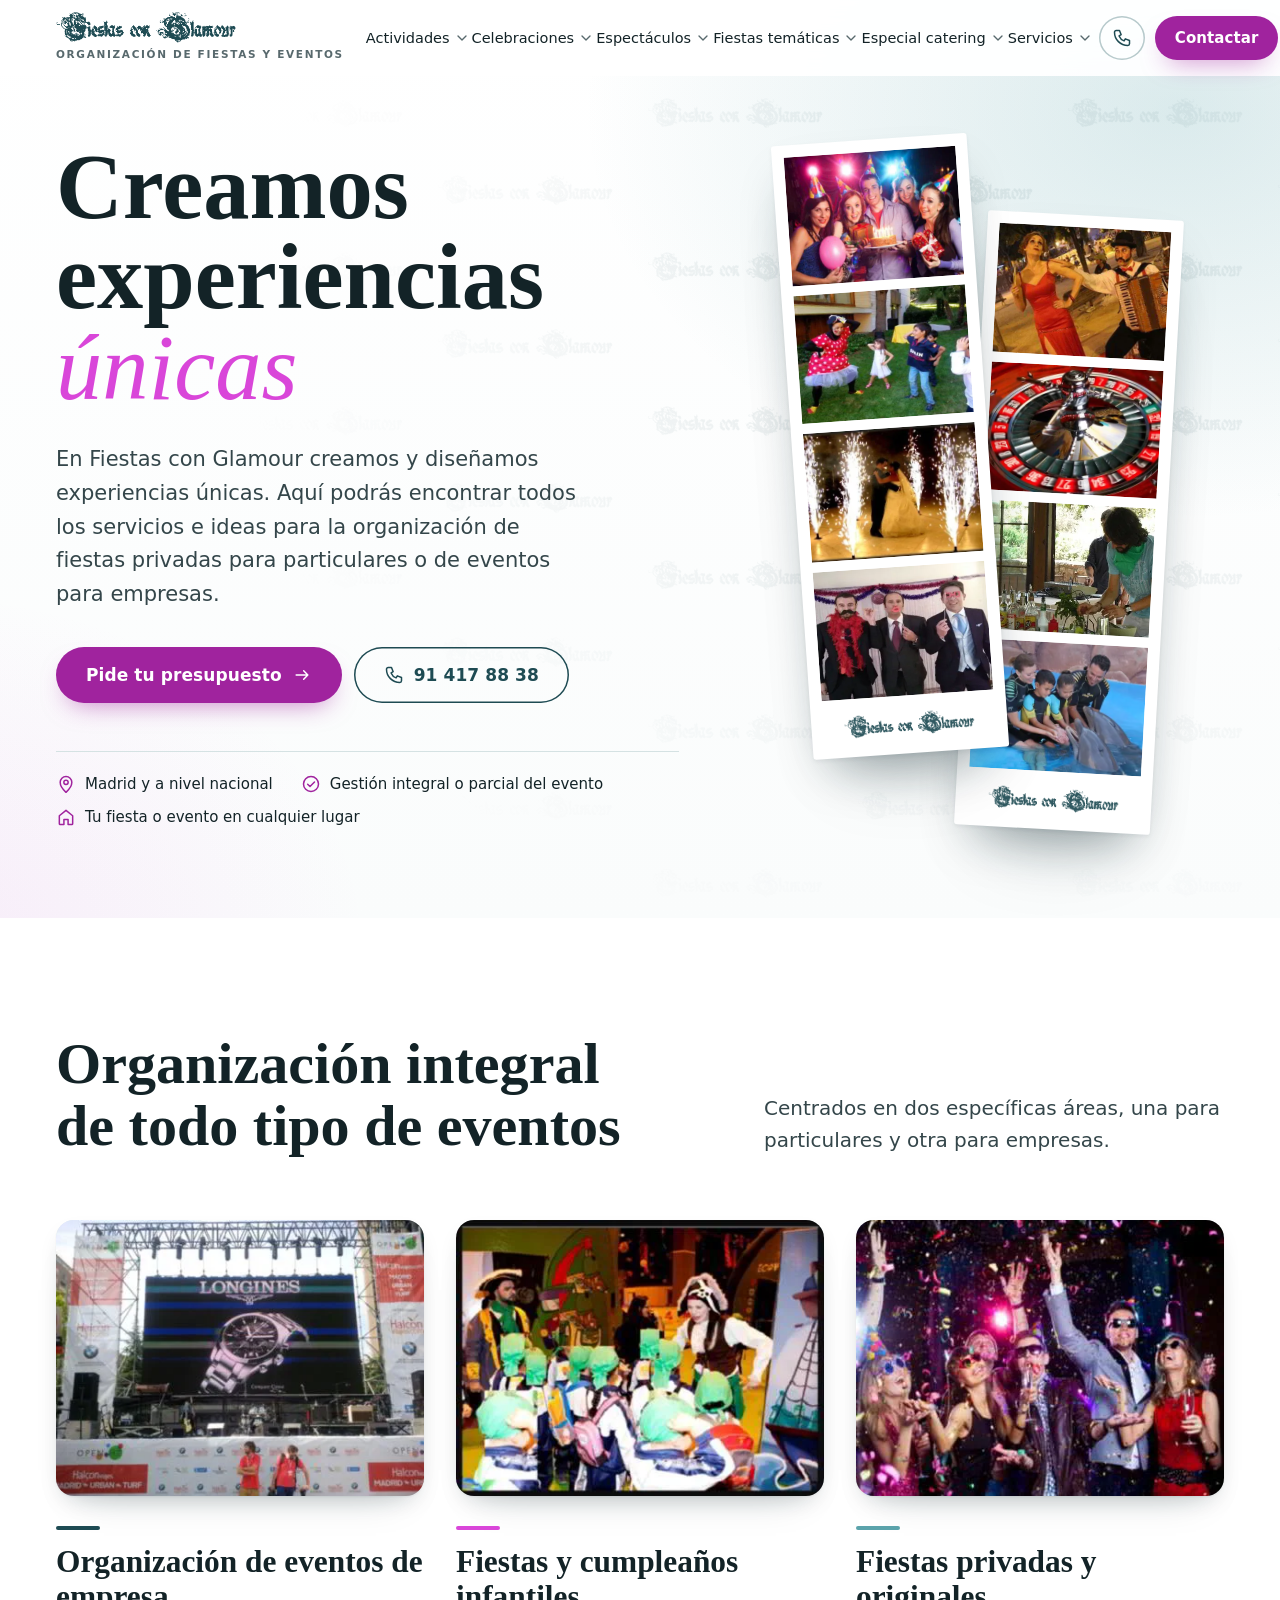
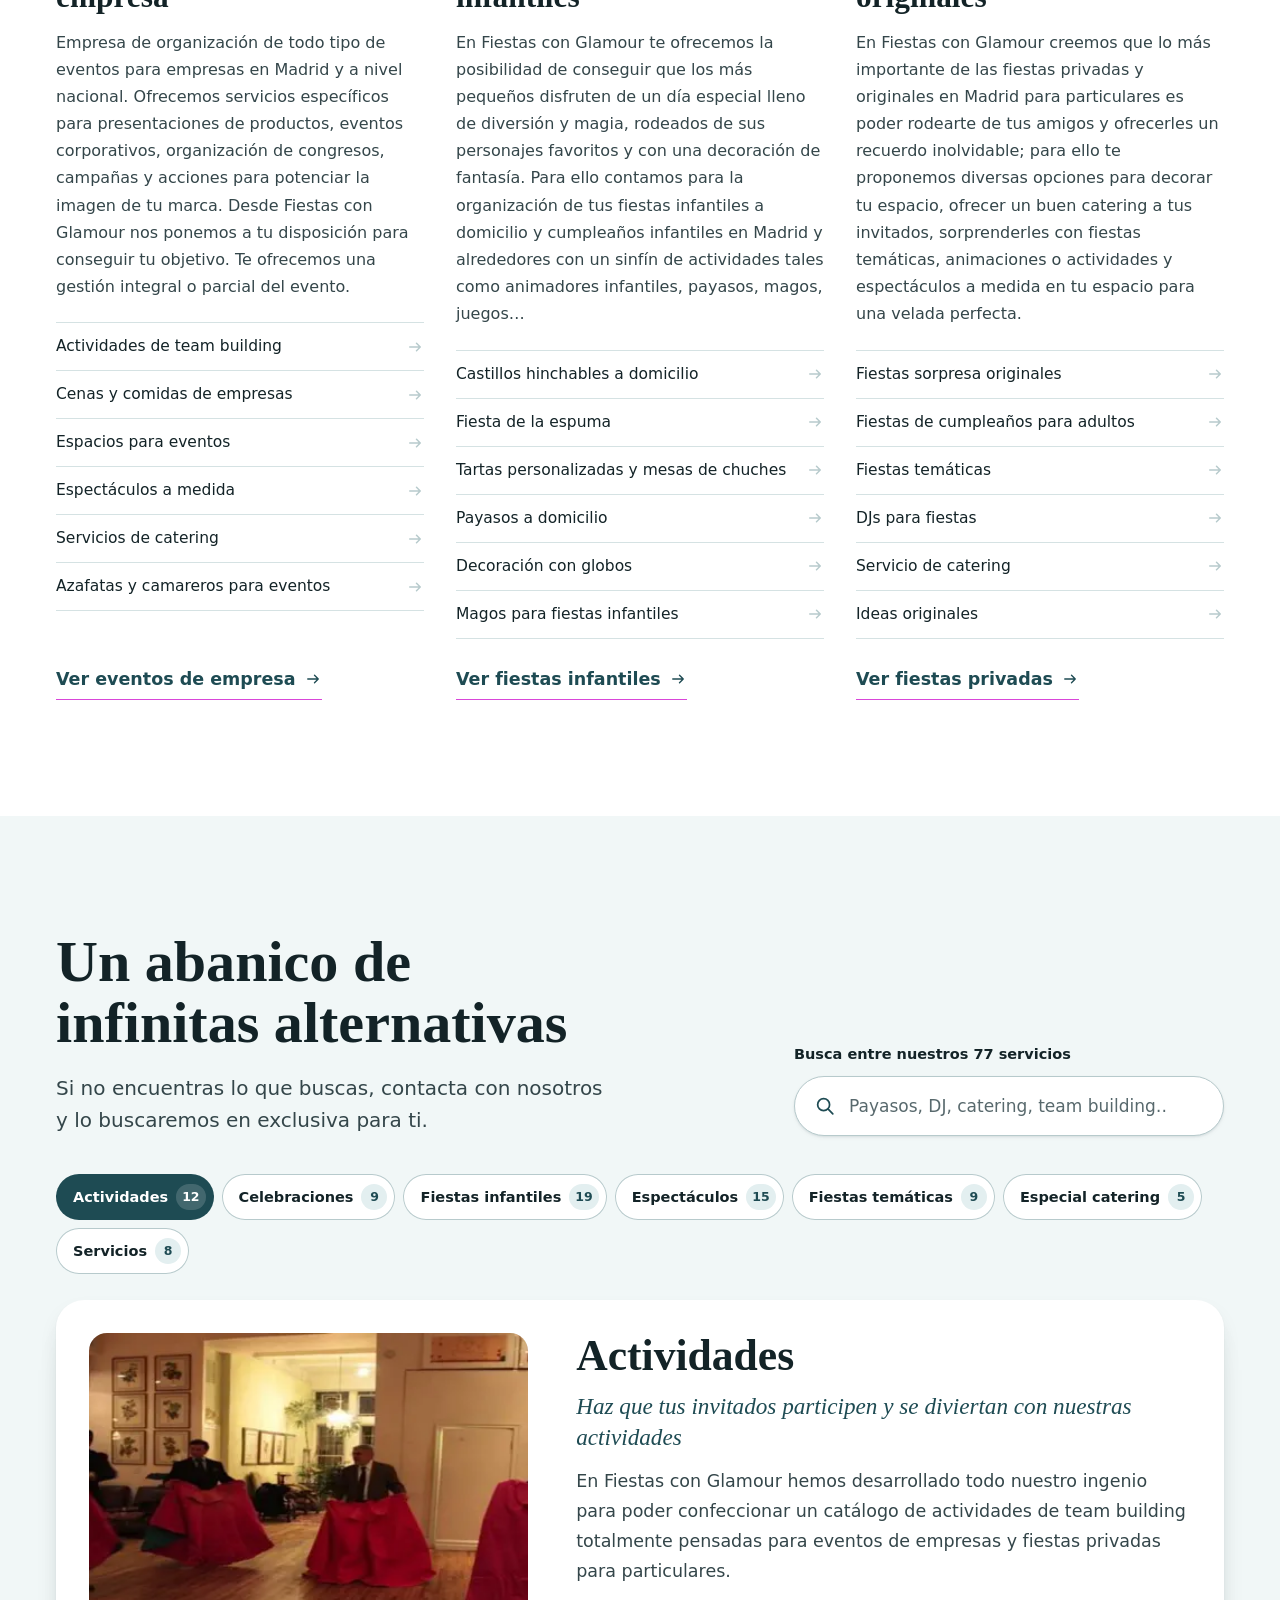
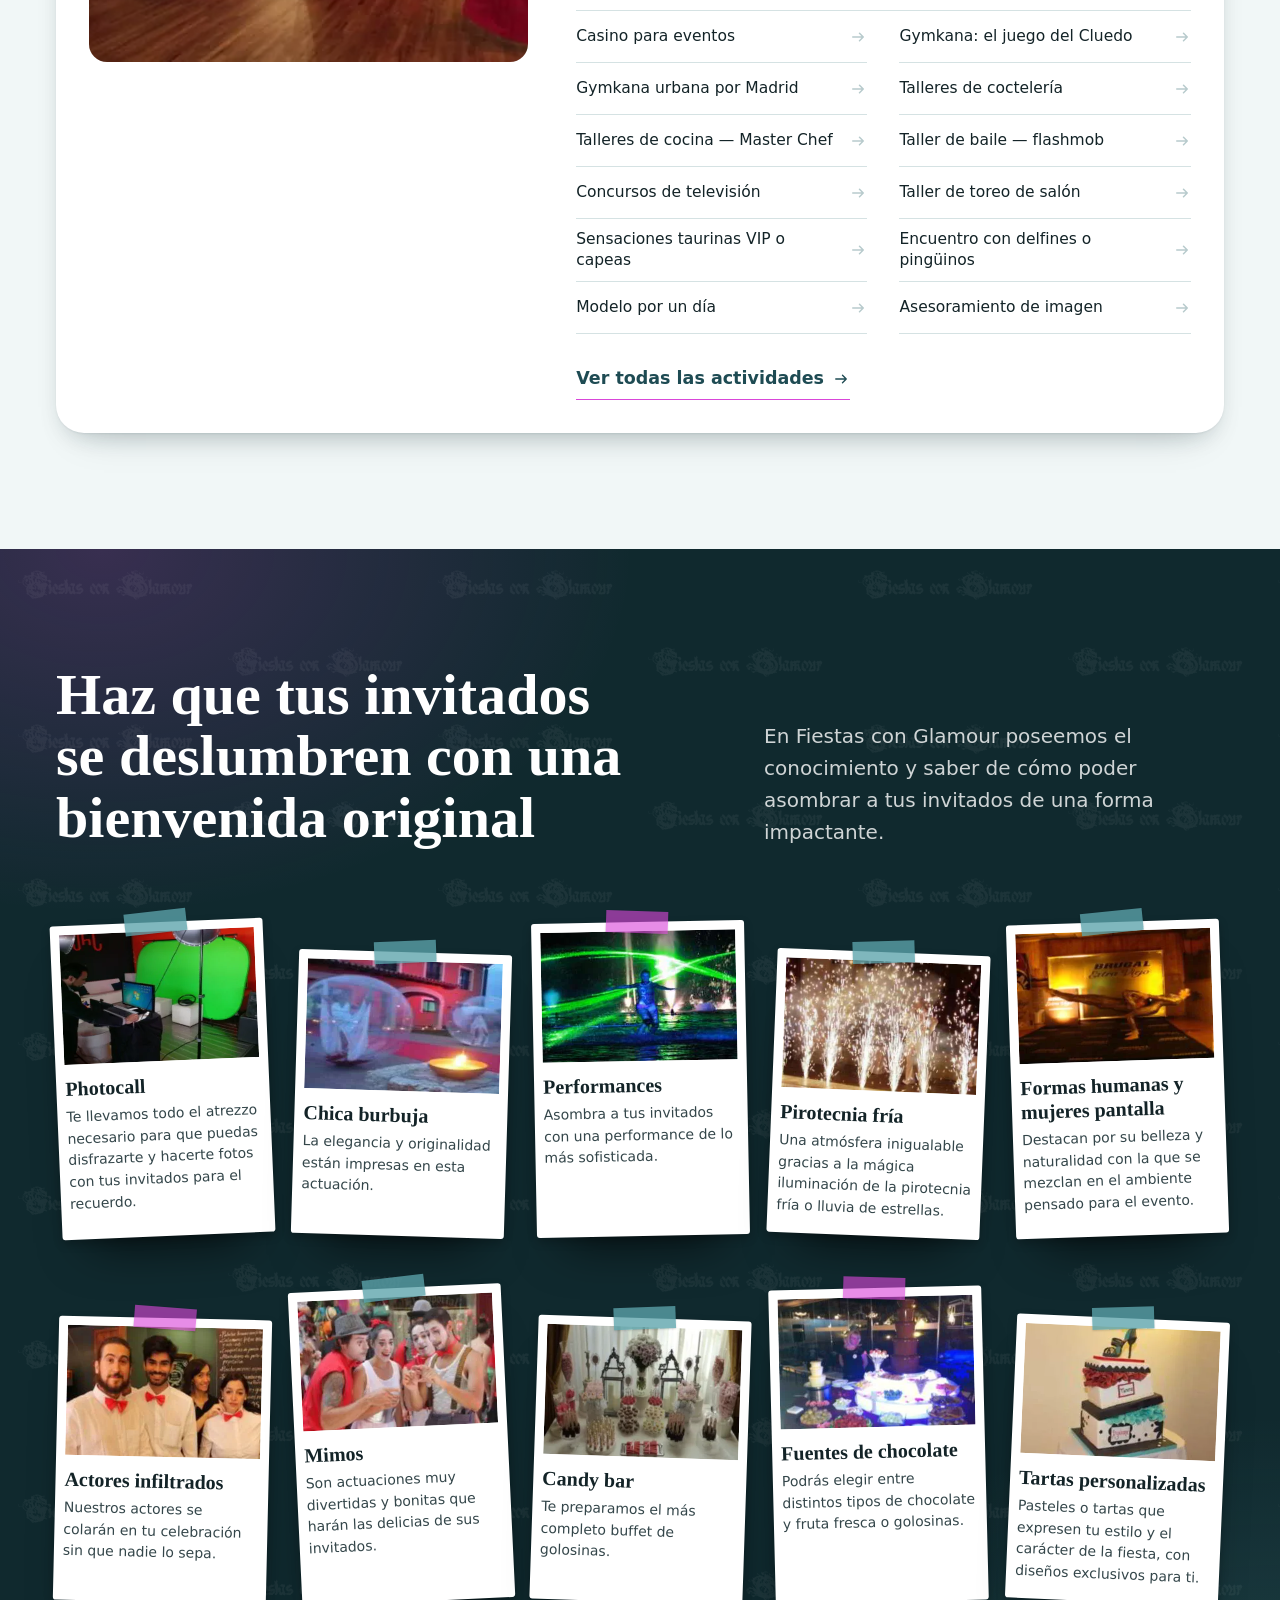
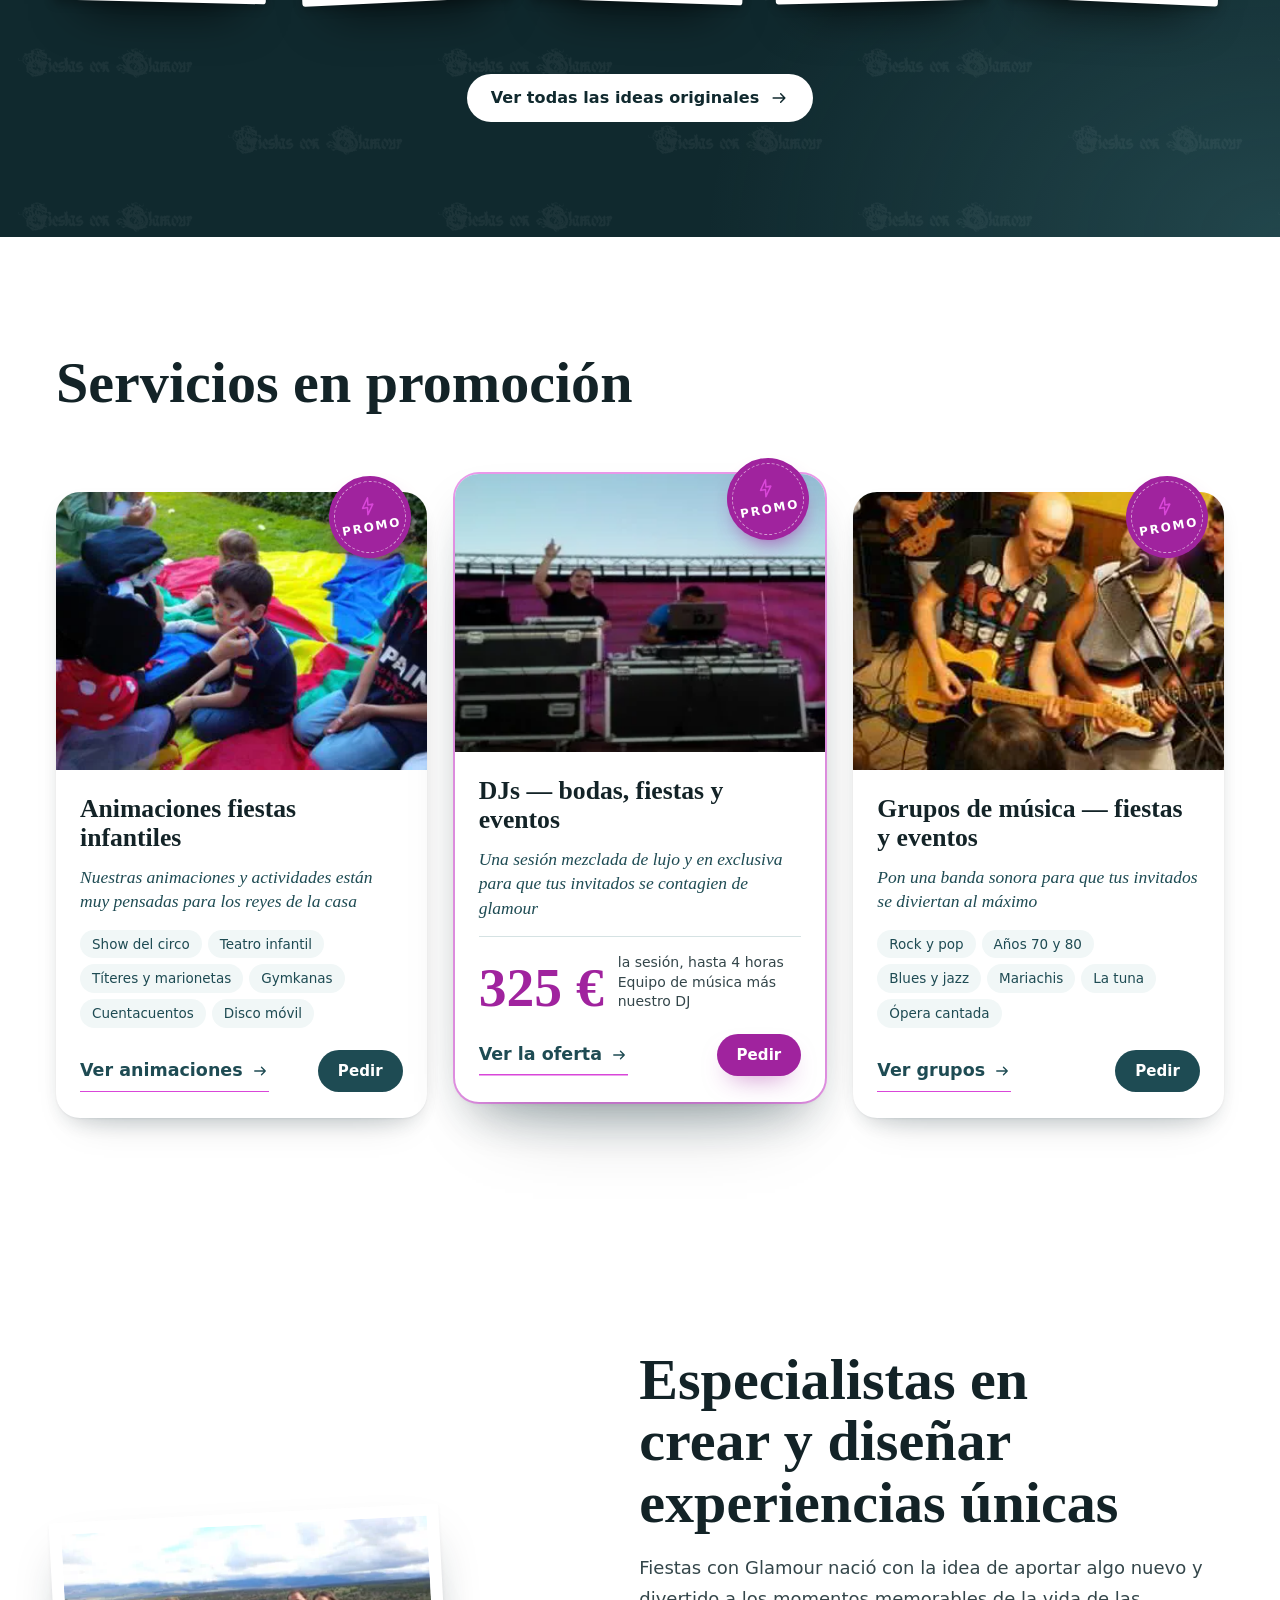
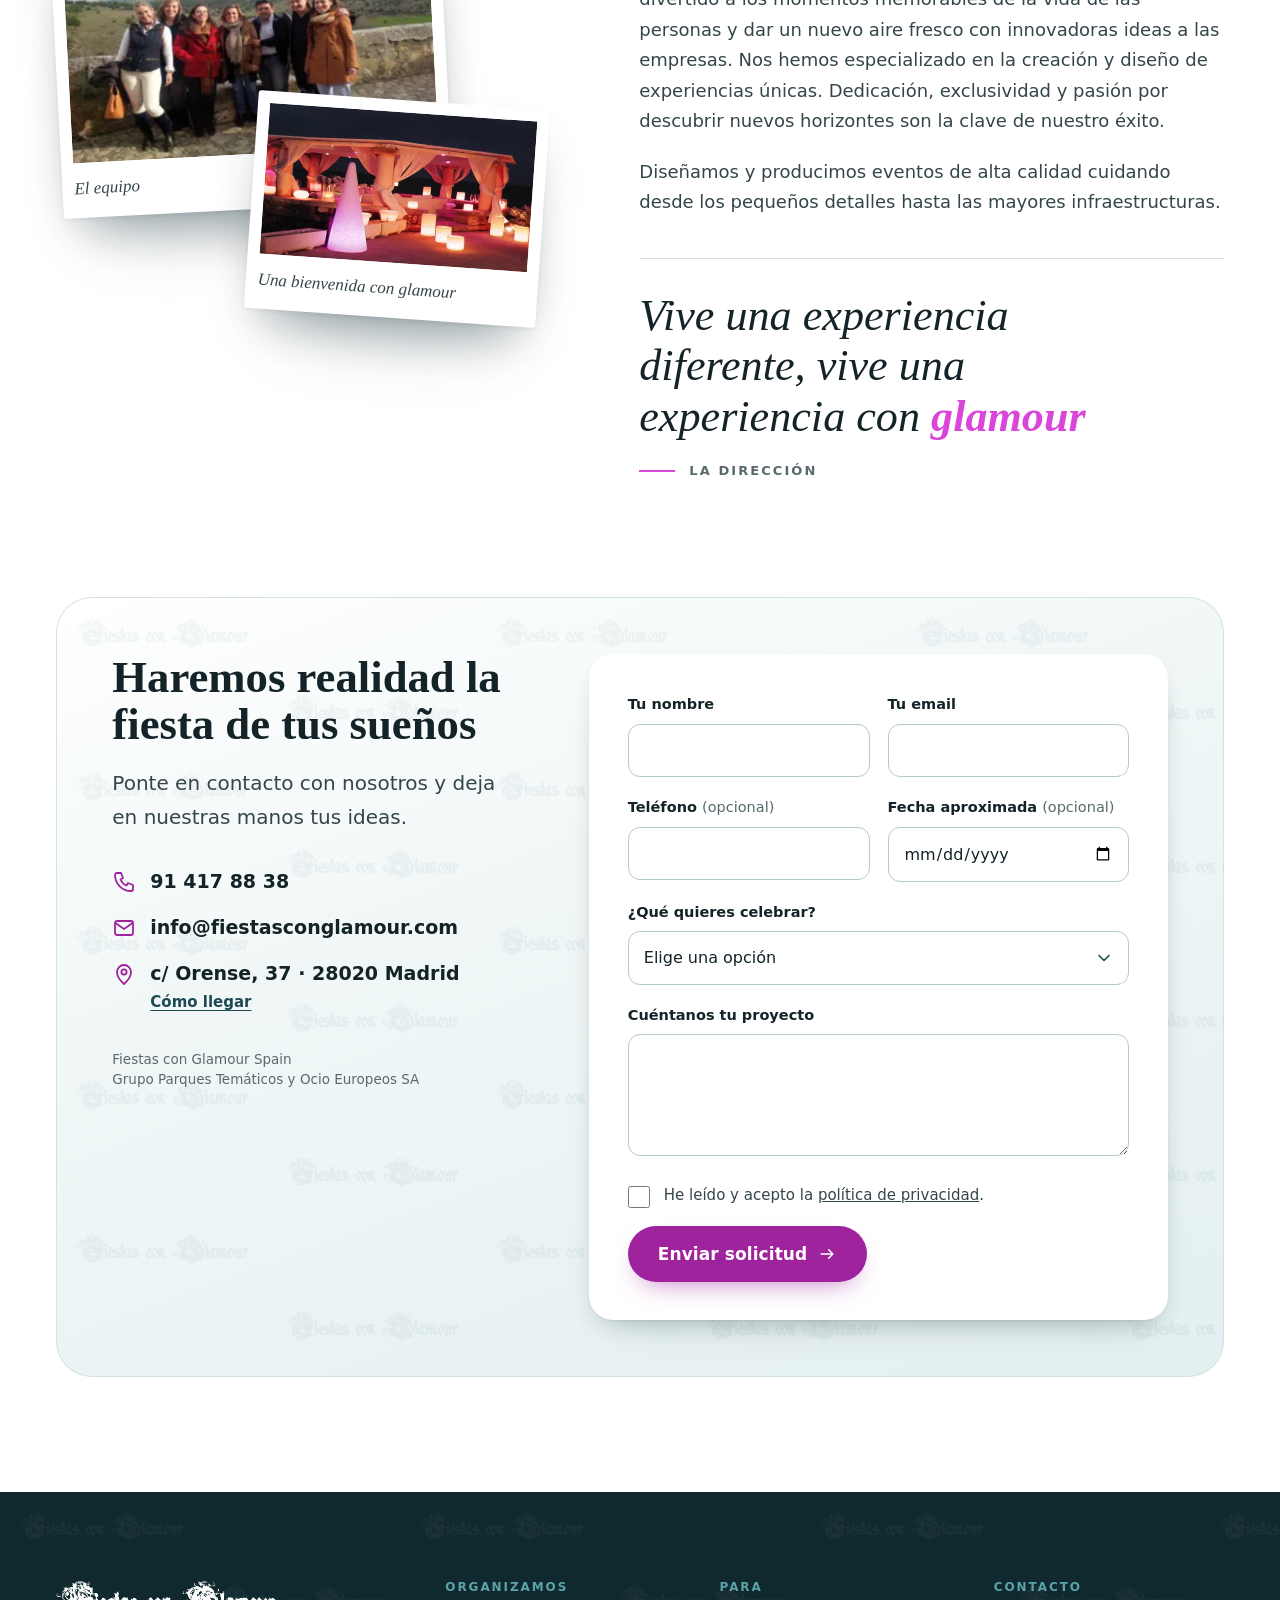
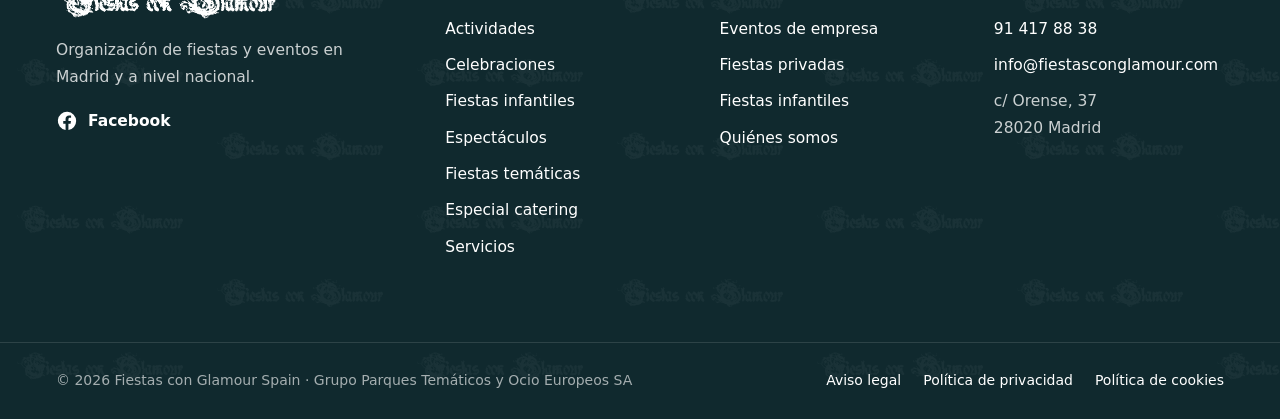
==== prototype/index.html @ 18c214e0 "feat: prototipo de homepage — dirección "Photocall" Su home, con sus bloques, textos, fotos y colore" ====
<!DOCTYPE html>
<html lang="es">
<head>
<meta charset="UTF-8">
<script>document.documentElement.classList.add('js')</script>
<meta name="viewport" content="width=device-width, initial-scale=1">
<title>Organización de fiestas y eventos en Madrid | Fiestas con Glamour</title>
<meta name="description" content="Organización de fiestas privadas para particulares y eventos para empresas en Madrid y a nivel nacional: celebraciones, fiestas infantiles, team building, espectáculos, fiestas temáticas y catering.">
<meta name="robots" content="noindex, nofollow">
<meta name="theme-color" content="#FFFFFF">
<meta property="og:type" content="website">
<meta property="og:locale" content="es_ES">
<meta property="og:title" content="Fiestas con Glamour — Organización de fiestas y eventos en Madrid">
<meta property="og:description" content="Creamos experiencias únicas: fiestas privadas para particulares y eventos para empresas.">
<link rel="preload" href="assets/fonts/bodoni-moda.woff2" as="font" type="font/woff2" crossorigin>
<link rel="preload" href="assets/fonts/onest.woff2" as="font" type="font/woff2" crossorigin>
<link rel="stylesheet" href="assets/css/global.css">
<link rel="stylesheet" href="assets/css/home.css">
<link rel="icon" href="data:image/svg+xml,<svg xmlns='http://www.w3.org/2000/svg' viewBox='0 0 32 32'><rect width='32' height='32' rx='7' fill='%231E4B53'/><circle cx='22.5' cy='9.5' r='3.5' fill='%23D946D9'/><text x='7' y='25' font-family='Georgia,serif' font-style='italic' font-size='20' fill='white'>g</text></svg>">
<script type="application/ld+json">
{
  "@context": "https://schema.org",
  "@type": "LocalBusiness",
  "name": "Fiestas con Glamour",
  "description": "Organización de fiestas privadas para particulares y eventos para empresas en Madrid y a nivel nacional.",
  "url": "http://www.fiestasconglamour.com/",
  "telephone": "+34 914 17 88 38",
  "email": "info@fiestasconglamour.com",
  "address": { "@type": "PostalAddress", "streetAddress": "Calle de Orense, 37", "postalCode": "28020", "addressLocality": "Madrid", "addressCountry": "ES" },
  "areaServed": "ES",
  "parentOrganization": { "@type": "Organization", "name": "Grupo Parques Temáticos y Ocio Europeos SA" },
  "sameAs": ["https://www.facebook.com/fiestasconglamour"]
}
</script>
</head>
<body>
<a class="salta" href="#principal">Saltar al contenido</a>

<svg hidden aria-hidden="true" focusable="false">
  <symbol id="i-tel" viewBox="0 0 24 24"><path d="M5 3h4l2 5-2.5 1.5a11 11 0 0 0 6 6L16 13l5 2v4a2 2 0 0 1-2 2A16 16 0 0 1 3 5a2 2 0 0 1 2-2Z" fill="none" stroke="currentColor" stroke-width="1.8" stroke-linejoin="round" stroke-linecap="round"/></symbol>
  <symbol id="i-mail" viewBox="0 0 24 24"><rect x="3" y="5" width="18" height="14" rx="2" fill="none" stroke="currentColor" stroke-width="1.8"/><path d="m3.5 7 8.5 6 8.5-6" fill="none" stroke="currentColor" stroke-width="1.8" stroke-linecap="round" stroke-linejoin="round"/></symbol>
  <symbol id="i-pin" viewBox="0 0 24 24"><path d="M12 22s7-6.2 7-12A7 7 0 0 0 5 10c0 5.8 7 12 7 12Z" fill="none" stroke="currentColor" stroke-width="1.8" stroke-linejoin="round"/><circle cx="12" cy="10" r="2.6" fill="none" stroke="currentColor" stroke-width="1.8"/></symbol>
  <symbol id="i-check" viewBox="0 0 24 24"><circle cx="12" cy="12" r="9" fill="none" stroke="currentColor" stroke-width="1.8"/><path d="m8 12.3 2.8 2.7L16.2 9.6" fill="none" stroke="currentColor" stroke-width="1.8" stroke-linecap="round" stroke-linejoin="round"/></symbol>
  <symbol id="i-casa" viewBox="0 0 24 24"><path d="M4 10.5 12 4l8 6.5V20a1 1 0 0 1-1 1h-4.5v-6h-5v6H5a1 1 0 0 1-1-1Z" fill="none" stroke="currentColor" stroke-width="1.8" stroke-linejoin="round"/></symbol>
  <symbol id="i-flecha" viewBox="0 0 24 24"><path d="M5 12h14m-5-5 5 5-5 5" fill="none" stroke="currentColor" stroke-width="1.8" stroke-linecap="round" stroke-linejoin="round"/></symbol>
  <symbol id="i-baja" viewBox="0 0 24 24"><path d="m6 9 6 6 6-6" fill="none" stroke="currentColor" stroke-width="2" stroke-linecap="round" stroke-linejoin="round"/></symbol>
  <symbol id="i-lupa" viewBox="0 0 24 24"><circle cx="10.5" cy="10.5" r="6.5" fill="none" stroke="currentColor" stroke-width="1.9"/><path d="m15.5 15.5 5 5" stroke="currentColor" stroke-width="1.9" stroke-linecap="round"/></symbol>
  <symbol id="i-menu" viewBox="0 0 24 24"><path d="M4 7h16M4 12h16M4 17h10" stroke="currentColor" stroke-width="2" stroke-linecap="round"/></symbol>
  <symbol id="i-cerrar" viewBox="0 0 24 24"><path d="m6 6 12 12M18 6 6 18" stroke="currentColor" stroke-width="2" stroke-linecap="round"/></symbol>
  <symbol id="i-fb" viewBox="0 0 24 24"><path fill="currentColor" d="M22 12a10 10 0 1 0-11.56 9.88v-6.99H7.9V12h2.54V9.8c0-2.5 1.49-3.89 3.77-3.89 1.1 0 2.24.2 2.24.2v2.46h-1.26c-1.24 0-1.63.77-1.63 1.56V12h2.78l-.45 2.89h-2.33v6.99A10 10 0 0 0 22 12Z"/></symbol>
  <symbol id="i-flash" viewBox="0 0 24 24"><path d="M13 2 5 13.5h6L10 22l8-11.5h-6Z" fill="none" stroke="currentColor" stroke-width="1.8" stroke-linejoin="round"/></symbol>
</svg>

<!-- =================================================================
     CABECERA · su logo, su lema y sus seis categorías en su orden.
     "Inicio" pasa al logo y "Contactar" pasa a botón.
     El mega-menú se construye con JS a partir del catálogo de la home:
     una sola fuente de datos para menú, móvil y buscador.
     ================================================================= -->
<header class="cab" id="cab">
  <div class="cab__barra env">
    <a class="cab__marca" href="#inicio">
      <img src="assets/img/logo.png" alt="Fiestas con Glamour" width="669" height="115">
      <span class="cab__lema" aria-hidden="true">Organización de fiestas y eventos</span>
    </a>

    <nav class="cab__nav" aria-label="Principal">
      <ul class="menu">
        <li><button class="menu__btn" type="button" aria-expanded="false" aria-controls="mega" data-cats="actividades">Actividades<svg aria-hidden="true"><use href="#i-baja"/></svg></button></li>
        <li><button class="menu__btn" type="button" aria-expanded="false" aria-controls="mega" data-cats="celebraciones infantiles">Celebraciones<svg aria-hidden="true"><use href="#i-baja"/></svg></button></li>
        <li><button class="menu__btn" type="button" aria-expanded="false" aria-controls="mega" data-cats="espectaculos">Espectáculos<svg aria-hidden="true"><use href="#i-baja"/></svg></button></li>
        <li><button class="menu__btn" type="button" aria-expanded="false" aria-controls="mega" data-cats="tematicas">Fiestas temáticas<svg aria-hidden="true"><use href="#i-baja"/></svg></button></li>
        <li><button class="menu__btn" type="button" aria-expanded="false" aria-controls="mega" data-cats="catering">Especial catering<svg aria-hidden="true"><use href="#i-baja"/></svg></button></li>
        <li><button class="menu__btn" type="button" aria-expanded="false" aria-controls="mega" data-cats="servicios">Servicios<svg aria-hidden="true"><use href="#i-baja"/></svg></button></li>
      </ul>
    </nav>

    <div class="cab__acciones">
      <a class="cab__tel" href="tel:+34914178838"><svg aria-hidden="true"><use href="#i-tel"/></svg><span>91 417 88 38</span></a>
      <a class="boton boton--magenta cab__cta" href="#contacto">Contactar</a>
      <button class="cab__abrir" type="button" aria-expanded="false" aria-controls="movil">
        <svg aria-hidden="true"><use href="#i-menu"/></svg><span class="vo">Abrir menú</span>
      </button>
    </div>
  </div>
  <div class="mega" id="mega" hidden></div>
</header>

<div class="movil" id="movil" hidden>
  <nav class="movil__nav" aria-label="Menú"></nav>
  <div class="movil__pie">
    <a class="boton boton--magenta" href="#contacto" data-cierra>Pide tu presupuesto</a>
    <a class="boton boton--linea" href="tel:+34914178838"><svg aria-hidden="true"><use href="#i-tel"/></svg>91 417 88 38</a>
    <a class="movil__mail" href="mailto:info@fiestasconglamour.com">info@fiestasconglamour.com</a>
  </div>
</div>

<main id="principal">

<!-- =================================================================
     HERO · su slide 1 ("Creamos Experiencias Únicas") delante de su
     propia pared de photocall. A la derecha, dos tiras de fotomatón:
     cada foto entra con un flash, como en una sesión de verdad.
     ================================================================= -->
<section class="hero" id="inicio" aria-labelledby="hero-t">
  <div class="hero__pared" aria-hidden="true"></div>
  <div class="hero__env env">
    <div class="hero__texto">
      <h1 id="hero-t" class="hero__t">
        <span class="linea" style="--l:0"><span>Creamos</span></span>
        <span class="linea" style="--l:1"><span>experiencias</span></span>
        <span class="linea" style="--l:2"><span><em>únicas</em></span></span>
      </h1>
      <p class="hero__entrada aparece" style="--a:0">En Fiestas con Glamour creamos y diseñamos experiencias únicas. Aquí podrás encontrar todos los servicios e ideas para la organización de fiestas privadas para particulares o de eventos para empresas.</p>
      <div class="hero__botones aparece" style="--a:1">
        <a class="boton boton--magenta boton--grande" href="#contacto">Pide tu presupuesto<svg aria-hidden="true"><use href="#i-flecha"/></svg></a>
        <a class="boton boton--linea boton--grande" href="tel:+34914178838"><svg aria-hidden="true"><use href="#i-tel"/></svg>91 417 88 38</a>
      </div>
      <ul class="hero__datos aparece" style="--a:2">
        <li><svg aria-hidden="true"><use href="#i-pin"/></svg>Madrid y a nivel nacional</li>
        <li><svg aria-hidden="true"><use href="#i-check"/></svg>Gestión integral o parcial del evento</li>
        <li><svg aria-hidden="true"><use href="#i-casa"/></svg>Tu fiesta o evento en cualquier lugar</li>
      </ul>
    </div>

    <div class="fotomaton">
      <div class="tira tira--a" role="group" aria-label="Fiestas privadas">
        <ul class="tira__fotos">
          <li class="toma"><img src="assets/img/tira-cumple.webp" alt="Amigos con gorros de fiesta y tarta en un cumpleaños" width="400" height="300" fetchpriority="high"></li>
          <li class="toma"><img src="assets/img/tira-infantil.webp" alt="Animadora disfrazada de Minnie bailando con niños en un jardín" width="400" height="300"></li>
          <li class="toma"><img src="assets/img/tira-boda.webp" alt="Primer baile de unos novios entre pirotecnia fría" width="347" height="260"></li>
          <li class="toma"><img src="assets/img/tira-photocall.webp" alt="Invitados con bigotes y boas en el photocall de una fiesta" width="333" height="250"></li>
        </ul>
        <div class="tira__pie"><img src="assets/img/logo.png" alt="" width="669" height="115" loading="lazy"></div>
      </div>
      <div class="tira tira--b" role="group" aria-label="Eventos y espectáculos">
        <ul class="tira__fotos">
          <li class="toma"><img src="assets/img/tira-cabaret.webp" alt="Espectáculo de cabaret con acordeonista en un evento" width="400" height="300"></li>
          <li class="toma"><img src="assets/img/tira-casino.webp" alt="Ruleta de la actividad de casino para eventos" width="347" height="260"></li>
          <li class="toma"><img src="assets/img/tira-cocteleria.webp" alt="Participantes preparando cócteles en un taller de coctelería" width="325" height="244"></li>
          <li class="toma"><img src="assets/img/tira-delfines.webp" alt="Encuentro con delfines como actividad de team building" width="347" height="260"></li>
        </ul>
        <div class="tira__pie"><img src="assets/img/logo.png" alt="" width="669" height="115" loading="lazy"></div>
      </div>
    </div>
  </div>
</section>

<!-- =================================================================
     SUS TRES COLUMNAS · empresas, infantiles y privadas, con su texto
     literal. Cada una suma los accesos de su propia página de área.
     ================================================================= -->
<section class="seccion publicos" id="para-quien" aria-labelledby="pub-t">
  <div class="env">
    <header class="cabecera">
      <h2 id="pub-t" class="titulo entra">Organización integral de todo tipo de eventos</h2>
      <p class="cabecera__entrada entra" style="--i:1">Centrados en dos específicas áreas, una para particulares y otra para empresas.</p>
    </header>

    <div class="publicos__rejilla" data-grupo>
      <article class="publico publico--empresas">
        <a class="publico__foto foto" href="http://www.fiestasconglamour.com/agencias-organizacion-fiestas-eventos-empresas-madrid/" tabindex="-1" aria-hidden="true">
          <img src="assets/img/pub-empresas.webp" alt="" width="400" height="300" loading="lazy">
        </a>
        <h3 class="publico__t"><a href="http://www.fiestasconglamour.com/agencias-organizacion-fiestas-eventos-empresas-madrid/">Organización de eventos de empresa</a></h3>
        <p>Empresa de organización de todo tipo de eventos para empresas en Madrid y a nivel nacional. Ofrecemos servicios específicos para presentaciones de productos, eventos corporativos, organización de congresos, campañas y acciones para potenciar la imagen de tu marca. Desde Fiestas con Glamour nos ponemos a tu disposición para conseguir tu objetivo. Te ofrecemos una gestión integral o parcial del evento.</p>
        <ul class="accesos">
          <li><a href="http://www.fiestasconglamour.com/actividades-team-building-eventos-madrid/">Actividades de team building</a></li>
          <li><a href="http://www.fiestasconglamour.com/celebraciones/comidas-de-empresas-en-madrid-y-cenas-de-empresas-en-madrid/">Cenas y comidas de empresas</a></li>
          <li><a href="http://www.fiestasconglamour.com/servicios-bodas-eventos-fiestas-madrid/espacios/">Espacios para eventos</a></li>
          <li><a href="http://www.fiestasconglamour.com/agencias-organizacion-espectaculos-madrid/">Espectáculos a medida</a></li>
          <li><a href="http://www.fiestasconglamour.com/servicios-bodas-eventos-fiestas-madrid/empresas-catering-domicilio/">Servicios de catering</a></li>
          <li><a href="http://www.fiestasconglamour.com/servicios-bodas-eventos-fiestas-madrid/agencias-de-azafatas-en-madrid/">Azafatas y camareros para eventos</a></li>
        </ul>
        <a class="enlace" href="http://www.fiestasconglamour.com/agencias-organizacion-fiestas-eventos-empresas-madrid/">Ver eventos de empresa<svg aria-hidden="true"><use href="#i-flecha"/></svg></a>
      </article>

      <article class="publico publico--infantiles">
        <a class="publico__foto foto" href="http://www.fiestasconglamour.com/celebraciones/fiestas-cumpleanos-infantiles-madrid/" tabindex="-1" aria-hidden="true">
          <img src="assets/img/pub-infantiles.webp" alt="" width="400" height="300" loading="lazy">
        </a>
        <h3 class="publico__t"><a href="http://www.fiestasconglamour.com/celebraciones/fiestas-cumpleanos-infantiles-madrid/">Fiestas y cumpleaños infantiles</a></h3>
        <p>En Fiestas con Glamour te ofrecemos la posibilidad de conseguir que los más pequeños disfruten de un día especial lleno de diversión y magia, rodeados de sus personajes favoritos y con una decoración de fantasía. Para ello contamos para la organización de tus fiestas infantiles a domicilio y cumpleaños infantiles en Madrid y alrededores con un sinfín de actividades tales como animadores infantiles, payasos, magos, juegos…</p>
        <ul class="accesos">
          <li><a href="http://www.fiestasconglamour.com/celebraciones/fiestas-cumpleanos-infantiles-madrid/castillos-hinchables-a-domicilio-fiestas-y-cumpleanos-infantiles/">Castillos hinchables a domicilio</a></li>
          <li><a href="http://www.fiestasconglamour.com/celebraciones/fiestas-cumpleanos-infantiles-madrid/fiesta-de-la-espuma-para-fiestas-y-eventos/">Fiesta de la espuma</a></li>
          <li><a href="http://www.fiestasconglamour.com/celebraciones/fiestas-cumpleanos-infantiles-madrid/tartas-personalizadas-y-candy-bar-para-fiestas-infantiles/">Tartas personalizadas y mesas de chuches</a></li>
          <li><a href="http://www.fiestasconglamour.com/celebraciones/fiestas-cumpleanos-infantiles-madrid/payasos-a-domicilio-fiestas-y-cumpleanos-infantiles/">Payasos a domicilio</a></li>
          <li><a href="http://www.fiestasconglamour.com/celebraciones/fiestas-cumpleanos-infantiles-madrid/decoracion-con-globos-de-fiestas-y-cumpleanos-infantiles/">Decoración con globos</a></li>
          <li><a href="http://www.fiestasconglamour.com/celebraciones/fiestas-cumpleanos-infantiles-madrid/magos-para-comuniones-fiestas-y-cumpleanos-infantiles/">Magos para fiestas infantiles</a></li>
        </ul>
        <a class="enlace" href="http://www.fiestasconglamour.com/celebraciones/fiestas-cumpleanos-infantiles-madrid/">Ver fiestas infantiles<svg aria-hidden="true"><use href="#i-flecha"/></svg></a>
      </article>

      <article class="publico publico--privadas">
        <a class="publico__foto foto" href="http://www.fiestasconglamour.com/empresas-organizacion-fiestas-privadas-particulares-madrid/" tabindex="-1" aria-hidden="true">
          <img src="assets/img/pub-privadas.webp" alt="" width="400" height="300" loading="lazy">
        </a>
        <h3 class="publico__t"><a href="http://www.fiestasconglamour.com/empresas-organizacion-fiestas-privadas-particulares-madrid/">Fiestas privadas y originales</a></h3>
        <p>En Fiestas con Glamour creemos que lo más importante de las fiestas privadas y originales en Madrid para particulares es poder rodearte de tus amigos y ofrecerles un recuerdo inolvidable; para ello te proponemos diversas opciones para decorar tu espacio, ofrecer un buen catering a tus invitados, sorprenderles con fiestas temáticas, animaciones o actividades y espectáculos a medida en tu espacio para una velada perfecta.</p>
        <ul class="accesos">
          <li><a href="http://www.fiestasconglamour.com/celebraciones/organizacion-fiestas-sorpresa-madrid/">Fiestas sorpresa originales</a></li>
          <li><a href="http://www.fiestasconglamour.com/celebraciones/organizacion-cumpleanos-adultos-madrid/">Fiestas de cumpleaños para adultos</a></li>
          <li><a href="http://www.fiestasconglamour.com/fiestas-tematicas-adultos-infantiles-madrid/">Fiestas temáticas</a></li>
          <li><a href="http://www.fiestasconglamour.com/agencias-organizacion-espectaculos-madrid/musica-bodas-fiestas-eventos-empresas/djs-de-musica/">DJs para fiestas</a></li>
          <li><a href="http://www.fiestasconglamour.com/servicios-bodas-eventos-fiestas-madrid/empresas-catering-domicilio/">Servicio de catering</a></li>
          <li><a href="http://www.fiestasconglamour.com/servicios-bodas-eventos-fiestas-madrid/ideas-originales/">Ideas originales</a></li>
        </ul>
        <a class="enlace" href="http://www.fiestasconglamour.com/empresas-organizacion-fiestas-privadas-particulares-madrid/">Ver fiestas privadas<svg aria-hidden="true"><use href="#i-flecha"/></svg></a>
      </article>
    </div>
  </div>
</section>

<!-- =================================================================
     CATÁLOGO · lo que su slider y su menú de tres niveles esconden:
     las 77 páginas de servicio, a un clic y con buscador. Cada pestaña
     usa la frase de cabecera y la introducción de su propia página.
     Sin JS se ven todas las categorías seguidas.
     data-k = palabras de sus propias páginas, para que el buscador
     encuentre "jamón" en Extras gourmet o "chuches" en Especial golosos.
     ================================================================= -->
<section class="seccion carta" id="catalogo" aria-labelledby="carta-t">
  <div class="env">
    <header class="carta__cab">
      <div class="carta__intro">
        <h2 id="carta-t" class="titulo entra">Un abanico de infinitas alternativas</h2>
        <p class="cabecera__entrada entra" style="--i:1">Si no encuentras lo que buscas, contacta con nosotros y lo buscaremos en exclusiva para ti.</p>
      </div>
      <div class="buscador entra" role="search" style="--i:2">
        <label for="busca" class="buscador__l">Busca entre nuestros <span data-total>77</span> servicios</label>
        <div class="buscador__campo">
          <svg aria-hidden="true"><use href="#i-lupa"/></svg>
          <input id="busca" type="search" placeholder="Payasos, DJ, catering, team building…" autocomplete="off" spellcheck="false" aria-controls="resultados" aria-describedby="busca-n">
          <button type="button" class="buscador__borrar" hidden><svg aria-hidden="true"><use href="#i-cerrar"/></svg><span class="vo">Borrar búsqueda</span></button>
        </div>
      </div>
    </header>

    <div class="pestanas" role="tablist" aria-label="Categorías del catálogo">
      <button class="pestana" type="button" role="tab" id="tab-actividades" aria-controls="cat-actividades" aria-selected="true">Actividades<span class="pestana__n">12</span></button>
      <button class="pestana" type="button" role="tab" id="tab-celebraciones" aria-controls="cat-celebraciones" aria-selected="false" tabindex="-1">Celebraciones<span class="pestana__n">9</span></button>
      <button class="pestana" type="button" role="tab" id="tab-infantiles" aria-controls="cat-infantiles" aria-selected="false" tabindex="-1">Fiestas infantiles<span class="pestana__n">19</span></button>
      <button class="pestana" type="button" role="tab" id="tab-espectaculos" aria-controls="cat-espectaculos" aria-selected="false" tabindex="-1">Espectáculos<span class="pestana__n">15</span></button>
      <button class="pestana" type="button" role="tab" id="tab-tematicas" aria-controls="cat-tematicas" aria-selected="false" tabindex="-1">Fiestas temáticas<span class="pestana__n">9</span></button>
      <button class="pestana" type="button" role="tab" id="tab-catering" aria-controls="cat-catering" aria-selected="false" tabindex="-1">Especial catering<span class="pestana__n">5</span></button>
      <button class="pestana" type="button" role="tab" id="tab-servicios" aria-controls="cat-servicios" aria-selected="false" tabindex="-1">Servicios<span class="pestana__n">8</span></button>
    </div>

    <div class="carta__paneles">
      <section class="panel" id="cat-actividades" role="tabpanel" aria-labelledby="tab-actividades" data-cat="actividades">
        <div class="panel__foto"><img srcset="assets/img/cat-actividades-640.webp 640w, assets/img/cat-actividades-1000.webp 1000w" sizes="(min-width: 1000px) 500px, 92vw" src="assets/img/cat-actividades-640.webp" alt="Taller de toreo de salón en un evento de empresa" width="1000" height="460" loading="lazy"></div>
        <div class="panel__cuerpo">
          <h3 class="panel__t">Actividades</h3>
          <p class="panel__lema">Haz que tus invitados participen y se diviertan con nuestras actividades</p>
          <p class="panel__txt">En Fiestas con Glamour hemos desarrollado todo nuestro ingenio para poder confeccionar un catálogo de actividades de team building totalmente pensadas para eventos de empresas y fiestas privadas para particulares.</p>
          <ul class="servicios">
            <li><a href="http://www.fiestasconglamour.com/actividades-team-building-eventos-madrid/casino/" data-k="ruleta juego apuestas">Casino para eventos</a></li>
            <li><a href="http://www.fiestasconglamour.com/actividades-team-building-eventos-madrid/gymkana-el-juego-del-cluedo/" data-k="misterio detectives gincana">Gymkana: el juego del Cluedo</a></li>
            <li><a href="http://www.fiestasconglamour.com/actividades-team-building-eventos-madrid/actividades-empresas-particulares-gymkana-juegos-cumpleanos-fiestas-urbana-por-madrid/" data-k="gincana juegos ciudad">Gymkana urbana por Madrid</a></li>
            <li><a href="http://www.fiestasconglamour.com/actividades-team-building-eventos-madrid/cocteleria/" data-k="cocteles cócteles barman bebidas">Talleres de coctelería</a></li>
            <li><a href="http://www.fiestasconglamour.com/actividades-team-building-eventos-madrid/talleres-de-cocina/" data-k="cocina chef masterchef">Talleres de cocina — Master Chef</a></li>
            <li><a href="http://www.fiestasconglamour.com/actividades-team-building-eventos-madrid/mira-quien-baila/" data-k="baile flashmob coreografía">Taller de baile — flashmob</a></li>
            <li><a href="http://www.fiestasconglamour.com/actividades-team-building-eventos-madrid/actividades-empresas-particulares-concursos-de-tv-interactivo/" data-k="tele tv programa concurso">Concursos de televisión</a></li>
            <li><a href="http://www.fiestasconglamour.com/actividades-team-building-eventos-madrid/toreo-de-salon-y-expresion-taurina-madrid/" data-k="toros taurina capote">Taller de toreo de salón</a></li>
            <li><a href="http://www.fiestasconglamour.com/actividades-team-building-eventos-madrid/actividades-empresas-sensaciones-taurinas-capeas/" data-k="toros capea campo vip">Sensaciones taurinas VIP o capeas</a></li>
            <li><a href="http://www.fiestasconglamour.com/actividades-team-building-eventos-madrid/encuentro-con-delfines-y-pinguinos/" data-k="animales delfin pinguino acuario">Encuentro con delfines o pingüinos</a></li>
            <li><a href="http://www.fiestasconglamour.com/actividades-team-building-eventos-madrid/modelo-por-un-dia/" data-k="fotos sesión maquillaje pasarela">Modelo por un día</a></li>
            <li><a href="http://www.fiestasconglamour.com/actividades-team-building-eventos-madrid/asesoramiento-imagen/" data-k="estilismo be chic change to chic imagen">Asesoramiento de imagen</a></li>
          </ul>
          <a class="enlace" href="http://www.fiestasconglamour.com/actividades-team-building-eventos-madrid/">Ver todas las actividades<svg aria-hidden="true"><use href="#i-flecha"/></svg></a>
        </div>
      </section>

      <section class="panel" id="cat-celebraciones" role="tabpanel" aria-labelledby="tab-celebraciones" data-cat="celebraciones">
        <div class="panel__foto"><img srcset="assets/img/cat-celebraciones-640.webp 640w, assets/img/cat-celebraciones-1000.webp 1000w" sizes="(min-width: 1000px) 500px, 92vw" src="assets/img/cat-celebraciones-640.webp" alt="Cena en la playa dentro de un corazón de velas" width="1000" height="460" loading="lazy"></div>
        <div class="panel__cuerpo">
          <h3 class="panel__t">Celebraciones</h3>
          <p class="panel__lema">Porque cualquier ocasión es buena para celebrar algo con glamour</p>
          <p class="panel__txt">Tenemos muchas ideas originales para poder ofrecerte soluciones imaginativas para poder organizar todos los eventos o fiestas privadas y originales con mucho glamour.</p>
          <ul class="servicios">
            <li><a href="http://www.fiestasconglamour.com/celebraciones/wedding-planner-organizacion-bodas-originales-madrid/" data-k="boda novios wedding planner">Bodas originales — organización de bodas</a></li>
            <li><a href="http://www.fiestasconglamour.com/celebraciones/organizacion-comuniones-madrid/" data-k="comunion primera comunión">Organización de comuniones</a></li>
            <li><a href="http://www.fiestasconglamour.com/celebraciones/bautizos/" data-k="bautizo bebé">Organización de bautizos</a></li>
            <li><a href="http://www.fiestasconglamour.com/celebraciones/baby-shower/" data-k="bebé embarazo">Fiestas baby shower</a></li>
            <li><a href="http://www.fiestasconglamour.com/celebraciones/puestas-de-largo/" data-k="18 dieciocho debutante">Puestas de largo</a></li>
            <li><a href="http://www.fiestasconglamour.com/celebraciones/aniversarios/" data-k="aniversario bodas de plata oro cena de gala">Aniversarios</a></li>
            <li><a href="http://www.fiestasconglamour.com/celebraciones/organizacion-fiestas-sorpresa-madrid/" data-k="sorpresa">Fiestas sorpresa</a></li>
            <li><a href="http://www.fiestasconglamour.com/celebraciones/organizacion-cumpleanos-adultos-madrid/" data-k="cumpleaños adultos 40 50 despedida de soltera">Fiestas de cumpleaños originales</a></li>
            <li><a href="http://www.fiestasconglamour.com/celebraciones/comidas-de-empresas-en-madrid-y-cenas-de-empresas-en-madrid/" data-k="cena navidad empresa amigos comida">Comidas y cenas de empresas</a></li>
          </ul>
          <a class="enlace" href="http://www.fiestasconglamour.com/celebraciones/">Ver todas las celebraciones<svg aria-hidden="true"><use href="#i-flecha"/></svg></a>
        </div>
      </section>

      <section class="panel" id="cat-infantiles" role="tabpanel" aria-labelledby="tab-infantiles" data-cat="infantiles">
        <div class="panel__foto"><img src="assets/img/cat-infantiles.webp" alt="Niños jugando en una fiesta de la espuma al aire libre" width="400" height="250" loading="lazy"></div>
        <div class="panel__cuerpo">
          <h3 class="panel__t">Fiestas infantiles</h3>
          <p class="panel__lema">Sorprende a los reyes de la casa con una espectacular fiesta hecha a su medida</p>
          <p class="panel__txt">Todo lo necesario para que los niños nunca olviden ese gran día.</p>
          <ul class="servicios">
            <li><a href="http://www.fiestasconglamour.com/celebraciones/fiestas-cumpleanos-infantiles-madrid/animaciones-y-actividades-fiestas-cumpleanos-infantiles/" data-k="animadores animación niños actividades">Animaciones y actividades para niños</a></li>
            <li><a href="http://www.fiestasconglamour.com/celebraciones/fiestas-cumpleanos-infantiles-madrid/animaciones-y-actividades-fiestas-cumpleanos-infantiles/animaciones-y-actividades-infantiles-paquete-basico/" data-k="pintacaras bailes animadores">Animaciones infantiles — paquete básico</a></li>
            <li><a href="http://www.fiestasconglamour.com/celebraciones/fiestas-cumpleanos-infantiles-madrid/payasos-a-domicilio-fiestas-y-cumpleanos-infantiles/" data-k="payaso clown">Payasos para fiestas infantiles</a></li>
            <li><a href="http://www.fiestasconglamour.com/celebraciones/fiestas-cumpleanos-infantiles-madrid/magos-para-comuniones-fiestas-y-cumpleanos-infantiles/" data-k="mago magia trucos comunión">Magos para comuniones y fiestas infantiles</a></li>
            <li><a href="http://www.fiestasconglamour.com/celebraciones/fiestas-cumpleanos-infantiles-madrid/castillos-hinchables-a-domicilio-fiestas-y-cumpleanos-infantiles/" data-k="hinchable castillo">Castillos hinchables a domicilio</a></li>
            <li><a href="http://www.fiestasconglamour.com/celebraciones/fiestas-cumpleanos-infantiles-madrid/fiesta-de-la-espuma-para-fiestas-y-eventos/" data-k="espuma">Fiesta de la espuma</a></li>
            <li><a href="http://www.fiestasconglamour.com/celebraciones/fiestas-cumpleanos-infantiles-madrid/toro-mecanico-para-fiestas-eventos-comuniones-cumpleanos-madrid/" data-k="toro mecánico rodeo">Toro mecánico</a></li>
            <li><a href="http://www.fiestasconglamour.com/celebraciones/fiestas-cumpleanos-infantiles-madrid/tartas-personalizadas-y-candy-bar-para-fiestas-infantiles/" data-k="tarta chuches golosinas mesa dulce candy bar">Tartas personalizadas y candy bar</a></li>
            <li><a href="http://www.fiestasconglamour.com/celebraciones/fiestas-cumpleanos-infantiles-madrid/decoracion-con-globos-de-fiestas-y-cumpleanos-infantiles/" data-k="globos globoflexia arco">Decoración con globos</a></li>
            <li><a href="http://www.fiestasconglamour.com/celebraciones/fiestas-cumpleanos-infantiles-madrid/carritos-infantiles-para-fiestas-y-cumpleanos/" data-k="algodón de azúcar palomitas carrito">Carritos infantiles</a></li>
            <li><a href="http://www.fiestasconglamour.com/celebraciones/fiestas-cumpleanos-infantiles-madrid/animaciones-y-actividades-fiestas-cumpleanos-infantiles/animaciones-y-actividades-infantiles-show-del-circo/" data-k="circo payasos malabares">Show del circo infantil</a></li>
            <li><a href="http://www.fiestasconglamour.com/celebraciones/fiestas-cumpleanos-infantiles-madrid/animaciones-y-actividades-fiestas-cumpleanos-infantiles/animaciones-y-actividades-infantiles-teatro-infantil/" data-k="teatro obra interactivo">Teatro infantil</a></li>
            <li><a href="http://www.fiestasconglamour.com/celebraciones/fiestas-cumpleanos-infantiles-madrid/animaciones-y-actividades-fiestas-cumpleanos-infantiles/animaciones-infantiles-titeres-y-marionetas/" data-k="titeres marionetas guiñol">Títeres y marionetas</a></li>
            <li><a href="http://www.fiestasconglamour.com/celebraciones/fiestas-cumpleanos-infantiles-madrid/animaciones-y-actividades-fiestas-cumpleanos-infantiles/animaciones-y-actividades-infantiles-cuentacuentos/" data-k="cuentos cuentacuentos">Cuentacuentos</a></li>
            <li><a href="http://www.fiestasconglamour.com/celebraciones/fiestas-cumpleanos-infantiles-madrid/animaciones-y-actividades-fiestas-cumpleanos-infantiles/animaciones-y-actividades-infantiles-talleres-infantiles/" data-k="talleres manualidades">Manualidades — talleres para niños</a></li>
            <li><a href="http://www.fiestasconglamour.com/celebraciones/fiestas-cumpleanos-infantiles-madrid/animaciones-y-actividades-fiestas-cumpleanos-infantiles/animaciones-y-actividades-gymkanas-y-juegos-infantiles/" data-k="juegos gincana gymkana">Gymkanas y juegos infantiles</a></li>
            <li><a href="http://www.fiestasconglamour.com/celebraciones/fiestas-cumpleanos-infantiles-madrid/animaciones-y-actividades-fiestas-cumpleanos-infantiles/animaciones-infantiles-disco-movil/" data-k="disco baile música adolescentes">Disco móvil infantil</a></li>
            <li><a href="http://www.fiestasconglamour.com/celebraciones/fiestas-cumpleanos-infantiles-madrid/cuidadoras-o-babysitter-de-ninos/" data-k="canguro niñera cuidadora">Cuidadoras o babysitter</a></li>
            <li><a href="http://www.fiestasconglamour.com/celebraciones/fiestas-cumpleanos-infantiles-madrid/servicios-adicionales-fiestas-infantiles/" data-k="invitaciones piñatas guirnaldas menaje infantil">Servicios adicionales</a></li>
          </ul>
          <a class="enlace" href="http://www.fiestasconglamour.com/celebraciones/fiestas-cumpleanos-infantiles-madrid/">Ver todas las fiestas infantiles<svg aria-hidden="true"><use href="#i-flecha"/></svg></a>
        </div>
      </section>

      <section class="panel" id="cat-espectaculos" role="tabpanel" aria-labelledby="tab-espectaculos" data-cat="espectaculos">
        <div class="panel__foto"><img srcset="assets/img/cat-espectaculos-640.webp 640w, assets/img/cat-espectaculos-1000.webp 1000w" sizes="(min-width: 1000px) 500px, 92vw" src="assets/img/cat-espectaculos-640.webp" alt="Espectáculo de flamenco durante una cena de gala" width="1000" height="460" loading="lazy"></div>
        <div class="panel__cuerpo">
          <h3 class="panel__t">Espectáculos</h3>
          <p class="panel__lema">Te ofrecemos diversión, magia, entretenimiento… Un completo abanico de posibilidades para amenizar tu evento</p>
          <p class="panel__txt">En Fiestas con Glamour tenemos muy claro que para amenizar una fiesta o evento de un cierto nivel, es indispensable contar con algún espectáculo que pueda sorprender y entusiasmar a tus invitados.</p>
          <ul class="servicios">
            <li><a href="http://www.fiestasconglamour.com/agencias-organizacion-espectaculos-madrid/pasion-flamenca/" data-k="flamenco baile pasión flamenca">Tablao flamenco</a></li>
            <li><a href="http://www.fiestasconglamour.com/agencias-organizacion-espectaculos-madrid/cabaret/" data-k="moulin rouge cabaret">Cabaret o Moulin Rouge</a></li>
            <li><a href="http://www.fiestasconglamour.com/agencias-organizacion-espectaculos-madrid/bienvenido-al-circo/" data-k="circo acróbatas malabaristas fuego telas aéreas">Bienvenido al circo</a></li>
            <li><a href="http://www.fiestasconglamour.com/agencias-organizacion-espectaculos-madrid/magos-comuniones-fiestas-eventos-empresas/" data-k="mago magia">Magia y magos para fiestas</a></li>
            <li><a href="http://www.fiestasconglamour.com/agencias-organizacion-espectaculos-madrid/monologos-de-humor/" data-k="humor cómico monologuista">Humoristas y monólogos de humor</a></li>
            <li><a href="http://www.fiestasconglamour.com/agencias-organizacion-espectaculos-madrid/danzas-orientales/" data-k="danza del vientre oriental">Danzas orientales</a></li>
            <li><a href="http://www.fiestasconglamour.com/agencias-organizacion-espectaculos-madrid/musica-bodas-fiestas-eventos-empresas/" data-k="música musicales">Espectáculos musicales</a></li>
            <li><a href="http://www.fiestasconglamour.com/agencias-organizacion-espectaculos-madrid/musica-bodas-fiestas-eventos-empresas/djs-de-musica/" data-k="dj disc jockey pinchadiscos música sesión">DJs para bodas, fiestas privadas y eventos</a></li>
            <li><a href="http://www.fiestasconglamour.com/agencias-organizacion-espectaculos-madrid/musica-bodas-fiestas-eventos-empresas/grupos-de-ayer/" data-k="banda grupo pop rock 70 80 música en directo">Grupos de música</a></li>
            <li><a href="http://www.fiestasconglamour.com/agencias-organizacion-espectaculos-madrid/musica-bodas-fiestas-eventos-empresas/blues/" data-k="jazz blues big band">Bandas de blues o jazz</a></li>
            <li><a href="http://www.fiestasconglamour.com/agencias-organizacion-espectaculos-madrid/musica-bodas-fiestas-eventos-empresas/mariachis/" data-k="mariachi mexicano">Mariachis</a></li>
            <li><a href="http://www.fiestasconglamour.com/agencias-organizacion-espectaculos-madrid/musica-bodas-fiestas-eventos-empresas/la-tuna-y-los-tunos-en-madrid/" data-k="tunos tuna">La tuna</a></li>
            <li><a href="http://www.fiestasconglamour.com/agencias-organizacion-espectaculos-madrid/musica-bodas-fiestas-eventos-empresas/saxofonista-y-percusionista-para-eventos/" data-k="saxo saxofón percusión">Saxofonista y percusionista</a></li>
            <li><a href="http://www.fiestasconglamour.com/agencias-organizacion-espectaculos-madrid/musica-bodas-fiestas-eventos-empresas/musica-clasica/" data-k="clásica cuarteto violín ceremonia">Música clásica</a></li>
            <li><a href="http://www.fiestasconglamour.com/agencias-organizacion-espectaculos-madrid/musica-bodas-fiestas-eventos-empresas/opera-cantada/" data-k="ópera soprano tenor">Ópera cantada</a></li>
          </ul>
          <a class="enlace" href="http://www.fiestasconglamour.com/agencias-organizacion-espectaculos-madrid/">Ver todos los espectáculos<svg aria-hidden="true"><use href="#i-flecha"/></svg></a>
        </div>
      </section>

      <section class="panel" id="cat-tematicas" role="tabpanel" aria-labelledby="tab-tematicas" data-cat="tematicas">
        <div class="panel__foto"><img srcset="assets/img/cat-disco-640.webp 640w, assets/img/cat-disco-833.webp 833w" sizes="(min-width: 1000px) 500px, 92vw" src="assets/img/cat-disco-640.webp" alt="Bailarines en una fiesta temática disco de los años 70 y 80" width="833" height="383" loading="lazy"></div>
        <div class="panel__cuerpo">
          <h3 class="panel__t">Fiestas temáticas</h3>
          <p class="panel__lema">Una forma diferente de dar vida a tu fiesta: sorprendentes actuaciones, animaciones y personajes tematizados</p>
          <p class="panel__txt">Alegría, magia, sorpresa y diversión… Un abanico de infinitas alternativas para crear momentos imborrables.</p>
          <ul class="servicios">
            <li><a href="http://www.fiestasconglamour.com/fiestas-tematicas-adultos-infantiles-madrid/hollywood/" data-k="cine alfombra roja estrellas">Hollywood</a></li>
            <li><a href="http://www.fiestasconglamour.com/fiestas-tematicas-adultos-infantiles-madrid/mascarada/" data-k="máscaras mascarada veneciana">Baile de máscaras</a></li>
            <li><a href="http://www.fiestasconglamour.com/fiestas-tematicas-adultos-infantiles-madrid/disco-70-y-80/" data-k="disco setenta ochenta">Disco años 70 y 80</a></li>
            <li><a href="http://www.fiestasconglamour.com/fiestas-tematicas-adultos-infantiles-madrid/ibicencas/" data-k="ibiza ibicenca blanco">Ibicencas</a></li>
            <li><a href="http://www.fiestasconglamour.com/fiestas-tematicas-adultos-infantiles-madrid/mejicana/" data-k="mexicana méxico">Mejicana</a></li>
            <li><a href="http://www.fiestasconglamour.com/fiestas-tematicas-adultos-infantiles-madrid/bollywood/" data-k="india bollywood">Bollywood</a></li>
            <li><a href="http://www.fiestasconglamour.com/fiestas-tematicas-adultos-infantiles-madrid/tematicas-medievales/" data-k="medieval">Temáticas medievales</a></li>
            <li><a href="http://www.fiestasconglamour.com/fiestas-tematicas-adultos-infantiles-madrid/tematica-de-halloween/" data-k="halloween terror miedo">Halloween</a></li>
            <li><a href="http://www.fiestasconglamour.com/fiestas-tematicas-adultos-infantiles-madrid/fiestas-tematicas-infantiles/" data-k="niños infantil disfraces">Fiestas temáticas infantiles</a></li>
          </ul>
          <a class="enlace" href="http://www.fiestasconglamour.com/fiestas-tematicas-adultos-infantiles-madrid/">Ver todas las fiestas temáticas<svg aria-hidden="true"><use href="#i-flecha"/></svg></a>
        </div>
      </section>

      <section class="panel" id="cat-catering" role="tabpanel" aria-labelledby="tab-catering" data-cat="catering">
        <div class="panel__foto"><img srcset="assets/img/cat-catering-640.webp 640w, assets/img/cat-catering-1000.webp 1000w" sizes="(min-width: 1000px) 500px, 92vw" src="assets/img/cat-catering-640.webp" alt="Cortador de jamón sirviendo en un catering a domicilio" width="1000" height="460" loading="lazy"></div>
        <div class="panel__cuerpo">
          <h3 class="panel__t">Especial catering</h3>
          <p class="panel__lema">Cocina sana, con gusto y calidad, para los paladares más exigentes…</p>
          <p class="panel__txt">Somos una de las empresas de catering en Madrid con más tradición.</p>
          <ul class="servicios">
            <li><a href="http://www.fiestasconglamour.com/servicios-bodas-eventos-fiestas-madrid/empresas-catering-domicilio/cocktails-gourmet/" data-k="cóctel coctel canapés menú">Cocktails gourmet</a></li>
            <li><a href="http://www.fiestasconglamour.com/servicios-bodas-eventos-fiestas-madrid/empresas-catering-domicilio/bandejas-deluxe/" data-k="bandejas comida domicilio">Bandejas deluxe</a></li>
            <li><a href="http://www.fiestasconglamour.com/servicios-bodas-eventos-fiestas-madrid/empresas-catering-domicilio/bebidas/" data-k="barra libre cascada de champagne champán cava cócteles">Servicio de bebidas</a></li>
            <li><a href="http://www.fiestasconglamour.com/servicios-bodas-eventos-fiestas-madrid/empresas-catering-domicilio/especial-golosos/" data-k="fuente de chocolate candy bar chuches golosinas tartas">Especial golosos</a></li>
            <li><a href="http://www.fiestasconglamour.com/servicios-bodas-eventos-fiestas-madrid/empresas-catering-domicilio/extras-gourmet/" data-k="cortador de jamón venenciador vino quesos">Extras gourmet</a></li>
          </ul>
          <a class="enlace" href="http://www.fiestasconglamour.com/servicios-bodas-eventos-fiestas-madrid/empresas-catering-domicilio/">Ver todo el catering<svg aria-hidden="true"><use href="#i-flecha"/></svg></a>
        </div>
      </section>

      <section class="panel" id="cat-servicios" role="tabpanel" aria-labelledby="tab-servicios" data-cat="servicios">
        <div class="panel__foto"><img srcset="assets/img/cat-servicios-640.webp 640w, assets/img/cat-servicios-1000.webp 1000w" sizes="(min-width: 1000px) 500px, 92vw" src="assets/img/cat-servicios-640.webp" alt="Salón de eventos con iluminación de ambiente y velas" width="1000" height="460" loading="lazy"></div>
        <div class="panel__cuerpo">
          <h3 class="panel__t">Servicios</h3>
          <p class="panel__lema">Encuentra todo lo necesario para que tu fiesta sea un éxito</p>
          <p class="panel__txt">En Fiestas con Glamour hemos trabajado mucho para poderte ofrecer una serie de servicios adicionales para que no falte de nada en la organización de fiestas privadas de particulares o eventos de empresa en Madrid y a nivel nacional.</p>
          <ul class="servicios">
            <li><a href="http://www.fiestasconglamour.com/servicios-bodas-eventos-fiestas-madrid/decoracion/" data-k="decoración flores floral">Decoración para fiestas y eventos</a></li>
            <li><a href="http://www.fiestasconglamour.com/servicios-bodas-eventos-fiestas-madrid/iluminacion/" data-k="luces iluminación pirotecnia fría velas led">Iluminación para eventos</a></li>
            <li><a href="http://www.fiestasconglamour.com/servicios-bodas-eventos-fiestas-madrid/espacios/" data-k="salón finca local restaurante lugar">Espacios y locales para fiestas o eventos</a></li>
            <li><a href="http://www.fiestasconglamour.com/servicios-bodas-eventos-fiestas-madrid/alquiler-menaje-manteleria-mobiliario/" data-k="carpas sillas mesas mantelería menaje mobiliario">Alquiler de carpas, menaje, mantelería y mobiliario</a></li>
            <li><a href="http://www.fiestasconglamour.com/servicios-bodas-eventos-fiestas-madrid/reportaje-fotografico-y-videos/" data-k="fotógrafo fotografía vídeo reportaje">Fotógrafos y vídeo para bodas y eventos</a></li>
            <li><a href="http://www.fiestasconglamour.com/servicios-bodas-eventos-fiestas-madrid/agencias-de-azafatas-en-madrid/" data-k="azafatas promotoras congresos ferias">Agencia de azafatas en Madrid</a></li>
            <li><a href="http://www.fiestasconglamour.com/servicios-bodas-eventos-fiestas-madrid/personal-eventos/" data-k="camareros aparcacoches seguridad personal">Camareros y personal para eventos</a></li>
            <li><a href="http://www.fiestasconglamour.com/servicios-bodas-eventos-fiestas-madrid/ideas-originales/" data-k="photocall chica burbuja mimos performance bienvenida">Ideas originales para eventos</a></li>
          </ul>
          <a class="enlace" href="http://www.fiestasconglamour.com/servicios-bodas-eventos-fiestas-madrid/">Ver todos los servicios<svg aria-hidden="true"><use href="#i-flecha"/></svg></a>
        </div>
      </section>
    </div>

    <div class="resultados" id="resultados" hidden>
      <p class="resultados__n" id="busca-n" aria-live="polite"></p>
      <div class="resultados__lista"></div>
      <div class="resultados__vacio" hidden>
        <p>Si no encuentras lo que buscas, contacta con nosotros y lo buscaremos en exclusiva para ti.</p>
        <a class="boton boton--magenta" href="#contacto" data-pide>Cuéntanos qué buscas<svg aria-hidden="true"><use href="#i-flecha"/></svg></a>
      </div>
    </div>
  </div>
</section>

<!-- =================================================================
     IDEAS ORIGINALES · su banner de la home, contado con su página.
     Diez fotos colgadas en la pared del photocall (en blanco sobre
     petróleo): caen a su sitio con un flash, una vez.
     ================================================================= -->
<section class="seccion ideas" id="ideas" aria-labelledby="ideas-t">
  <div class="ideas__pared" aria-hidden="true"></div>
  <div class="env">
    <header class="cabecera cabecera--clara">
      <h2 id="ideas-t" class="titulo entra">Haz que tus invitados se deslumbren con una bienvenida original</h2>
      <p class="cabecera__entrada entra" style="--i:1">En Fiestas con Glamour poseemos el conocimiento y saber de cómo poder asombrar a tus invitados de una forma impactante.</p>
    </header>

    <ul class="muro" data-grupo>
      <li class="impresa"><div class="impresa__foto foto"><img src="assets/img/idea-photocall.webp" alt="Photocall con fondo de croma en un evento" width="375" height="250" loading="lazy"></div><h3 class="impresa__t">Photocall</h3><p>Te llevamos todo el atrezzo necesario para que puedas disfrazarte y hacerte fotos con tus invitados para el recuerdo.</p></li>
      <li class="impresa"><div class="impresa__foto foto"><img src="assets/img/idea-chica-burbuja.webp" alt="Chica burbuja actuando dentro de una esfera transparente" width="300" height="200" loading="lazy"></div><h3 class="impresa__t">Chica burbuja</h3><p>La elegancia y originalidad están impresas en esta actuación.</p></li>
      <li class="impresa"><div class="impresa__foto foto"><img src="assets/img/idea-performance.webp" alt="Performance con láseres verdes en una bienvenida nocturna" width="300" height="200" loading="lazy"></div><h3 class="impresa__t">Performances</h3><p>Asombra a tus invitados con una performance de lo más sofisticada.</p></li>
      <li class="impresa"><div class="impresa__foto foto"><img src="assets/img/idea-pirotecnia.webp" alt="Cascadas de pirotecnia fría en un salón" width="420" height="280" loading="lazy"></div><h3 class="impresa__t">Pirotecnia fría</h3><p>Una atmósfera inigualable gracias a la mágica iluminación de la pirotecnia fría o lluvia de estrellas.</p></li>
      <li class="impresa"><div class="impresa__foto foto"><img src="assets/img/idea-mujeres-pantalla.webp" alt="Formas humanas iluminadas en un evento" width="300" height="200" loading="lazy"></div><h3 class="impresa__t">Formas humanas y mujeres pantalla</h3><p>Destacan por su belleza y naturalidad con la que se mezclan en el ambiente pensado para el evento.</p></li>
      <li class="impresa"><div class="impresa__foto foto"><img src="assets/img/idea-infiltrados.webp" alt="Actores infiltrados vestidos de camareros con pajarita roja" width="300" height="200" loading="lazy"></div><h3 class="impresa__t">Actores infiltrados</h3><p>Nuestros actores se colarán en tu celebración sin que nadie lo sepa.</p></li>
      <li class="impresa"><div class="impresa__foto foto"><img src="assets/img/idea-mimos.webp" alt="Mimos actuando entre los invitados" width="300" height="200" loading="lazy"></div><h3 class="impresa__t">Mimos</h3><p>Son actuaciones muy divertidas y bonitas que harán las delicias de sus invitados.</p></li>
      <li class="impresa"><div class="impresa__foto foto"><img src="assets/img/idea-candy-bar.webp" alt="Candy bar con mesa de dulces y golosinas" width="300" height="200" loading="lazy"></div><h3 class="impresa__t">Candy bar</h3><p>Te preparamos el más completo buffet de golosinas.</p></li>
      <li class="impresa"><div class="impresa__foto foto"><img src="assets/img/idea-chocolate.webp" alt="Fuente de chocolate con fruta en una fiesta" width="300" height="200" loading="lazy"></div><h3 class="impresa__t">Fuentes de chocolate</h3><p>Podrás elegir entre distintos tipos de chocolate y fruta fresca o golosinas.</p></li>
      <li class="impresa"><div class="impresa__foto foto"><img src="assets/img/idea-tartas.webp" alt="Tarta personalizada de varios pisos" width="300" height="200" loading="lazy"></div><h3 class="impresa__t">Tartas personalizadas</h3><p>Pasteles o tartas que expresen tu estilo y el carácter de la fiesta, con diseños exclusivos para ti.</p></li>
    </ul>

    <div class="ideas__pie entra">
      <a class="boton boton--blanco" href="http://www.fiestasconglamour.com/servicios-bodas-eventos-fiestas-madrid/ideas-originales/">Ver todas las ideas originales<svg aria-hidden="true"><use href="#i-flecha"/></svg></a>
    </div>
  </div>
</section>

<!-- =================================================================
     SERVICIOS EN PROMOCIÓN · su bloque, con el texto de cada página.
     El sello cae una vez, como un tampón.
     ================================================================= -->
<section class="seccion promo" id="promocion" aria-labelledby="promo-t">
  <div class="env">
    <header class="cabecera">
      <h2 id="promo-t" class="titulo entra">Servicios en promoción</h2>
    </header>

    <div class="promo__rejilla" data-grupo>
      <article class="oferta">
        <div class="oferta__foto foto"><img src="assets/img/promo-animaciones.webp" alt="Niños con la cara pintada sentados sobre un paracaídas de colores" width="400" height="300" loading="lazy"></div>
        <span class="sello" aria-hidden="true"><svg><use href="#i-flash"/></svg>Promo</span>
        <div class="oferta__cuerpo">
          <h3 class="oferta__t"><a href="http://www.fiestasconglamour.com/celebraciones/fiestas-cumpleanos-infantiles-madrid/animaciones-y-actividades-fiestas-cumpleanos-infantiles/">Animaciones fiestas infantiles</a></h3>
          <p class="oferta__lema">Nuestras animaciones y actividades están muy pensadas para los reyes de la casa</p>
          <ul class="chips">
            <li>Show del circo</li><li>Teatro infantil</li><li>Títeres y marionetas</li><li>Gymkanas</li><li>Cuentacuentos</li><li>Disco móvil</li>
          </ul>
          <div class="oferta__pie">
            <a class="enlace" href="http://www.fiestasconglamour.com/celebraciones/fiestas-cumpleanos-infantiles-madrid/animaciones-y-actividades-fiestas-cumpleanos-infantiles/">Ver animaciones<svg aria-hidden="true"><use href="#i-flecha"/></svg></a>
            <a class="boton boton--petroleo boton--peq" href="#contacto" data-asunto="Cumpleaños infantil">Pedir<span class="vo"> animaciones infantiles</span></a>
          </div>
        </div>
      </article>

      <article class="oferta oferta--destacada">
        <div class="oferta__foto foto"><img src="assets/img/promo-djs.webp" alt="DJ pinchando en un escenario con equipo de sonido" width="293" height="220" loading="lazy"></div>
        <span class="sello" aria-hidden="true"><svg><use href="#i-flash"/></svg>Promo</span>
        <div class="oferta__cuerpo">
          <h3 class="oferta__t"><a href="http://www.fiestasconglamour.com/agencias-organizacion-espectaculos-madrid/musica-bodas-fiestas-eventos-empresas/djs-de-musica/">DJs — bodas, fiestas y eventos</a></h3>
          <p class="oferta__lema">Una sesión mezclada de lujo y en exclusiva para que tus invitados se contagien de glamour</p>
          <p class="precio"><span class="precio__n">325&nbsp;€</span><span class="precio__d">la sesión, hasta 4 horas<br>Equipo de música más nuestro DJ</span></p>
          <div class="oferta__pie">
            <a class="enlace" href="http://www.fiestasconglamour.com/agencias-organizacion-espectaculos-madrid/musica-bodas-fiestas-eventos-empresas/djs-de-musica/">Ver la oferta<svg aria-hidden="true"><use href="#i-flecha"/></svg></a>
            <a class="boton boton--magenta boton--peq" href="#contacto" data-asunto="Boda">Pedir<span class="vo"> DJ</span></a>
          </div>
        </div>
      </article>

      <article class="oferta">
        <div class="oferta__foto foto"><img src="assets/img/promo-grupos.webp" alt="Grupo de rock tocando en directo en una fiesta" width="321" height="241" loading="lazy"></div>
        <span class="sello" aria-hidden="true"><svg><use href="#i-flash"/></svg>Promo</span>
        <div class="oferta__cuerpo">
          <h3 class="oferta__t"><a href="http://www.fiestasconglamour.com/agencias-organizacion-espectaculos-madrid/musica-bodas-fiestas-eventos-empresas/">Grupos de música — fiestas y eventos</a></h3>
          <p class="oferta__lema">Pon una banda sonora para que tus invitados se diviertan al máximo</p>
          <ul class="chips">
            <li>Rock y pop</li><li>Años 70 y 80</li><li>Blues y jazz</li><li>Mariachis</li><li>La tuna</li><li>Ópera cantada</li>
          </ul>
          <div class="oferta__pie">
            <a class="enlace" href="http://www.fiestasconglamour.com/agencias-organizacion-espectaculos-madrid/musica-bodas-fiestas-eventos-empresas/">Ver grupos<svg aria-hidden="true"><use href="#i-flecha"/></svg></a>
            <a class="boton boton--petroleo boton--peq" href="#contacto" data-asunto="Evento de empresa">Pedir<span class="vo"> grupo de música</span></a>
          </div>
        </div>
      </article>
    </div>
  </div>
</section>

<!-- =================================================================
     QUIÉNES SOMOS · su página /bienvenida/, que hoy nadie encuentra.
     ================================================================= -->
<section class="seccion nosotros" id="nosotros" aria-labelledby="nos-t">
  <div class="env nosotros__env">
    <div class="nosotros__fotos" data-grupo>
      <figure class="copia copia--a"><div class="copia__papel"><div class="foto"><img src="assets/img/equipo.webp" alt="El equipo de Fiestas con Glamour" width="400" height="250" loading="lazy"></div><figcaption>El equipo</figcaption></div></figure>
      <figure class="copia copia--b"><div class="copia__papel"><div class="foto"><img src="assets/img/cat-bienvenida-640.webp" alt="Carpa iluminada con velas para una bienvenida nocturna" width="640" height="294" loading="lazy"></div><figcaption>Una bienvenida con glamour</figcaption></div></figure>
    </div>
    <div class="nosotros__texto">
      <h2 id="nos-t" class="titulo entra">Especialistas en crear y diseñar experiencias únicas</h2>
      <p class="entra" style="--i:1">Fiestas con Glamour nació con la idea de aportar algo nuevo y divertido a los momentos memorables de la vida de las personas y dar un nuevo aire fresco con innovadoras ideas a las empresas. Nos hemos especializado en la creación y diseño de experiencias únicas. Dedicación, exclusividad y pasión por descubrir nuevos horizontes son la clave de nuestro éxito.</p>
      <p class="entra" style="--i:2">Diseñamos y producimos eventos de alta calidad cuidando desde los pequeños detalles hasta las mayores infraestructuras.</p>
      <blockquote class="cita entra" style="--i:3">
        <p>Vive una experiencia diferente, vive una experiencia con <em>glamour</em></p>
        <footer>La Dirección</footer>
      </blockquote>
    </div>
  </div>
</section>

<!-- =================================================================
     CONTACTO · sus datos de /contactar/, hoy ausentes de la home, y su
     formulario con el "asunto" convertido en qué quieres celebrar.
     ================================================================= -->
<section class="seccion contacto" id="contacto" aria-labelledby="con-t">
  <div class="env">
    <div class="contacto__caja">
      <div class="contacto__info">
        <h2 id="con-t" class="titulo entra">Haremos realidad la fiesta de tus sueños</h2>
        <p class="contacto__entrada entra" style="--i:1">Ponte en contacto con nosotros y deja en nuestras manos tus ideas.</p>
        <ul class="datos entra" style="--i:2">
          <li><svg aria-hidden="true"><use href="#i-tel"/></svg><a href="tel:+34914178838">91 417 88 38</a></li>
          <li><svg aria-hidden="true"><use href="#i-mail"/></svg><a href="mailto:info@fiestasconglamour.com">info@fiestasconglamour.com</a></li>
          <li><svg aria-hidden="true"><use href="#i-pin"/></svg><span>c/ Orense, 37 · 28020 Madrid<br><a class="datos__mapa" href="https://www.google.com/maps/search/?api=1&amp;query=Calle+de+Orense+37+28020+Madrid" rel="noopener">Cómo llegar</a></span></li>
        </ul>
        <p class="contacto__razon">Fiestas con Glamour Spain<br>Grupo Parques Temáticos y Ocio Europeos SA</p>
      </div>

      <form class="formulario" id="formulario" novalidate>
        <div class="campo">
          <label for="f-nombre">Tu nombre</label>
          <input id="f-nombre" name="nombre" type="text" autocomplete="name" required aria-describedby="e-nombre">
          <p class="campo__error" id="e-nombre" hidden>Escribe tu nombre.</p>
        </div>
        <div class="campo">
          <label for="f-email">Tu email</label>
          <input id="f-email" name="email" type="email" autocomplete="email" inputmode="email" required aria-describedby="e-email">
          <p class="campo__error" id="e-email" hidden>Escribe un email válido.</p>
        </div>
        <div class="campo">
          <label for="f-tel">Teléfono <span class="campo__op">(opcional)</span></label>
          <input id="f-tel" name="telefono" type="tel" autocomplete="tel" inputmode="tel">
        </div>
        <div class="campo">
          <label for="f-fecha">Fecha aproximada <span class="campo__op">(opcional)</span></label>
          <input id="f-fecha" name="fecha" type="date">
        </div>
        <div class="campo campo--ancho">
          <label for="f-asunto">¿Qué quieres celebrar?</label>
          <div class="selector">
            <select id="f-asunto" name="asunto" required aria-describedby="e-asunto">
              <option value="">Elige una opción</option>
              <optgroup label="Particulares">
                <option>Cumpleaños infantil</option>
                <option>Comunión</option>
                <option>Bautizo</option>
                <option>Boda</option>
                <option>Baby shower</option>
                <option>Puesta de largo</option>
                <option>Aniversario</option>
                <option>Fiesta sorpresa</option>
                <option>Cumpleaños de adultos</option>
                <option>Fiesta temática</option>
              </optgroup>
              <optgroup label="Empresas">
                <option>Evento de empresa</option>
                <option>Cena o comida de empresa</option>
                <option>Team building</option>
                <option>Presentación de producto</option>
                <option>Congreso</option>
              </optgroup>
              <option>Otra celebración</option>
            </select>
            <svg aria-hidden="true"><use href="#i-baja"/></svg>
          </div>
          <p class="campo__error" id="e-asunto" hidden>Elige qué quieres celebrar.</p>
        </div>
        <div class="campo campo--ancho">
          <label for="f-mensaje">Cuéntanos tu proyecto</label>
          <textarea id="f-mensaje" name="mensaje" rows="4"></textarea>
        </div>
        <div class="campo campo--ancho campo--oculto" aria-hidden="true">
          <label for="f-web">No rellenar</label>
          <input id="f-web" name="web" type="text" tabindex="-1" autocomplete="off">
        </div>
        <div class="campo campo--ancho campo--check">
          <input id="f-priv" name="privacidad" type="checkbox" required aria-describedby="e-priv">
          <label for="f-priv">He leído y acepto la <a href="#privacidad">política de privacidad</a>.</label>
          <p class="campo__error" id="e-priv" hidden>Necesitamos tu conformidad para responderte.</p>
        </div>
        <div class="formulario__pie campo--ancho">
          <button class="boton boton--magenta boton--grande" type="submit">Enviar solicitud<svg aria-hidden="true"><use href="#i-flecha"/></svg></button>
        </div>
        <div class="formulario__ok" role="status" hidden>
          <p class="formulario__ok-t">¡Solicitud preparada!</p>
          <p>En la web definitiva llegará a info@fiestasconglamour.com. Esto es un prototipo y no envía datos.</p>
        </div>
      </form>
    </div>
  </div>
</section>

</main>

<footer class="pie">
  <div class="pie__pared" aria-hidden="true"></div>
  <div class="env pie__env">
    <div class="pie__marca">
      <img src="assets/img/logo-blanco.png" alt="Fiestas con Glamour" width="669" height="115" loading="lazy">
      <p>Organización de fiestas y eventos en Madrid y a nivel nacional.</p>
      <a class="pie__red" href="https://www.facebook.com/fiestasconglamour" rel="noopener"><svg aria-hidden="true"><use href="#i-fb"/></svg>Facebook</a>
    </div>
    <nav class="pie__col" aria-label="Catálogo">
      <h2 class="pie__t">Organizamos</h2>
      <ul>
        <li><a href="#catalogo" data-tab="actividades">Actividades</a></li>
        <li><a href="#catalogo" data-tab="celebraciones">Celebraciones</a></li>
        <li><a href="#catalogo" data-tab="infantiles">Fiestas infantiles</a></li>
        <li><a href="#catalogo" data-tab="espectaculos">Espectáculos</a></li>
        <li><a href="#catalogo" data-tab="tematicas">Fiestas temáticas</a></li>
        <li><a href="#catalogo" data-tab="catering">Especial catering</a></li>
        <li><a href="#catalogo" data-tab="servicios">Servicios</a></li>
      </ul>
    </nav>
    <div class="pie__col">
      <h2 class="pie__t">Para</h2>
      <ul>
        <li><a href="http://www.fiestasconglamour.com/agencias-organizacion-fiestas-eventos-empresas-madrid/">Eventos de empresa</a></li>
        <li><a href="http://www.fiestasconglamour.com/empresas-organizacion-fiestas-privadas-particulares-madrid/">Fiestas privadas</a></li>
        <li><a href="http://www.fiestasconglamour.com/celebraciones/fiestas-cumpleanos-infantiles-madrid/">Fiestas infantiles</a></li>
        <li><a href="#nosotros">Quiénes somos</a></li>
      </ul>
    </div>
    <div class="pie__col">
      <h2 class="pie__t">Contacto</h2>
      <ul>
        <li><a href="tel:+34914178838">91 417 88 38</a></li>
        <li><a href="mailto:info@fiestasconglamour.com">info@fiestasconglamour.com</a></li>
        <li>c/ Orense, 37<br>28020 Madrid</li>
      </ul>
    </div>
  </div>
  <div class="env pie__legal">
    <p>© 2026 Fiestas con Glamour Spain · Grupo Parques Temáticos y Ocio Europeos SA</p>
    <ul>
      <li><a href="#aviso-legal">Aviso legal</a></li>
      <li><a href="#privacidad">Política de privacidad</a></li>
      <li><a href="#cookies">Política de cookies</a></li>
    </ul>
  </div>
</footer>

<div class="fija" aria-hidden="true">
  <a class="fija__btn" href="tel:+34914178838" tabindex="-1"><svg aria-hidden="true"><use href="#i-tel"/></svg>Llamar</a>
  <a class="fija__btn fija__btn--magenta" href="#contacto" tabindex="-1">Pide presupuesto</a>
</div>

<script src="assets/js/main.js" defer></script>
</body>
</html>
---- prototype/assets/css/global.css ----
/* =====================================================================
   FIESTAS CON GLAMOUR — global.css · Dirección "Photocall"
   El photocall es uno de sus propios servicios ("de lo más divertido
   que puedes contratar hoy en día"). La home usa su gramática: la pared
   con el logo repetido, el flash y la tira de fotomatón. Resuelve además
   un problema real: sus fotos miden 300–400 px, no aguantan una foto a
   sangre, pero sí una tira, una copia o una polaroid.

   Color: el de su propio tema de WordPress (panel de color de Chameleon).
   Reglas medidas sobre blanco:
     petróleo #1E4B53  9,6:1  → texto y botones
     magenta hondo #A0239E  6,5:1 con blanco → botón principal
     su magenta #D946D9  3,6:1  → solo relleno o texto ≥ 24 px
     su turquesa #5BA3AB  2,9:1  → solo relleno, nunca texto sobre blanco
   ===================================================================== */

/* ---------- Fuentes variables autoalojadas ---------- */
@font-face{
  font-family:'Bodoni Moda';
  src:url('../fonts/bodoni-moda.woff2') format('woff2');
  font-weight:400 900;
  font-style:normal;
  font-display:swap;
}
@font-face{
  font-family:'Bodoni Moda';
  src:url('../fonts/bodoni-moda-italic.woff2') format('woff2');
  font-weight:400 900;
  font-style:italic;
  font-display:swap;
}
@font-face{
  font-family:'Onest';
  src:url('../fonts/onest.woff2') format('woff2');
  font-weight:100 900;
  font-display:swap;
}

:root{
  /* Los suyos (su tema) */
  --petroleo-suyo:#6A8E94;   /* fondo de su web: líneas y tintes */
  --turquesa:#5BA3AB;        /* sus titulares: solo relleno */
  --magenta:#D946D9;         /* su acento: solo relleno o texto grande */
  --plata:#A8B8B8;           /* su logo */

  /* Derivados accesibles */
  --petroleo:#1E4B53;
  --petroleo-2:#173D44;
  --petroleo-hondo:#10292E;
  --magenta-hondo:#A0239E;
  --magenta-vivo:#B52DB2;
  --niebla:#F1F7F7;
  --niebla-2:#E3EFF0;
  --papel:#FFFFFF;

  /* Texto */
  --tinta:#132327;
  --texto:#34464A;
  --texto-suave:#58696D;
  --linea:#D5E2E3;
  --linea-fuerte:#B7CACC;

  /* Sombras tintadas: base → elevada → flotante */
  --sombra-1:0 1px 2px rgba(16,41,46,.08),0 2px 6px -2px rgba(16,41,46,.08);
  --sombra-2:0 1px 2px rgba(16,41,46,.06),0 10px 24px -10px rgba(16,41,46,.22),0 22px 40px -28px rgba(16,41,46,.25);
  --sombra-3:0 2px 4px rgba(16,41,46,.06),0 26px 50px -18px rgba(16,41,46,.36),0 50px 80px -50px rgba(16,41,46,.35);
  --sombra-magenta:0 12px 26px -12px rgba(160,35,158,.6);

  --display:'Bodoni Moda','Bodoni 72',Didot,Georgia,serif;
  --cuerpo:'Onest',system-ui,-apple-system,'Segoe UI',Arial,sans-serif;

  /* Movimiento. Regla del taller: solo transform y opacity.
     --ease: muelle sin rebote (entradas). --sale: salidas, más cortas.
     --muelle: rebote leve, solo para piezas pequeñas (sello, botones).
     --cuelga: rebote corto para las copias que caen en la pared. */
  --ease:cubic-bezier(.16,1,.3,1);
  --sale:cubic-bezier(.5,0,.75,0);
  --muelle:cubic-bezier(.34,1.56,.64,1);
  --cuelga:cubic-bezier(.3,1.35,.55,1);
  --t-press:100ms;
  --t-corto:180ms;
  --t-medio:420ms;
  --t-largo:900ms;

  --env:1280px;
  --margen:clamp(16px,4.5vw,56px);
  --sec:clamp(72px,9vw,136px);
  --cab-alto:76px;
  --radio:18px;
}
@media (max-width:1099px){
  :root{--cab-alto:64px}
}

/* ---------- Base ---------- */
*,*::before,*::after{box-sizing:border-box}
html{-webkit-text-size-adjust:100%;scroll-padding-top:calc(var(--cab-alto) + 16px)}
html:focus-within{scroll-behavior:smooth}
body{
  margin:0;
  background:var(--papel);
  color:var(--texto);
  font-family:var(--cuerpo);
  font-size:clamp(16px,.3vw + 15px,17.5px);
  line-height:1.7;
  -webkit-font-smoothing:antialiased;
  overflow-x:clip;
}
img,picture,svg{display:block;max-width:100%}
[hidden]{display:none!important}
img{height:auto;border:0}
button,input,select,textarea{font:inherit;color:inherit}
button{cursor:pointer}
a{color:inherit}
h1,h2,h3,h4{margin:0;font-weight:400;line-height:1.1;color:var(--tinta)}
p,figure,blockquote{margin:0}
ul,ol{margin:0;padding:0;list-style:none}
svg{flex:none}

/* ---------- Foco ---------- */
:where(a,button,input,select,textarea,[tabindex]):focus-visible{
  outline:3px solid var(--magenta-hondo);
  outline-offset:3px;
  border-radius:6px;
}

.salta{
  position:absolute;left:50%;top:0;transform:translate(-50%,-150%);
  z-index:300;padding:12px 22px;border-radius:0 0 12px 12px;
  background:var(--petroleo);color:#fff;font-weight:600;text-decoration:none;
  transition:transform var(--t-corto) var(--ease);
}
.salta:focus-visible{transform:translate(-50%,0)}

.vo{
  position:absolute!important;width:1px;height:1px;padding:0;margin:-1px;
  overflow:hidden;clip-path:inset(50%);white-space:nowrap;border:0;
}

/* ---------- Envoltorio y secciones ---------- */
.env{width:100%;max-width:var(--env);margin-inline:auto;padding-inline:var(--margen)}
.seccion{padding-block:var(--sec);position:relative}

.titulo{
  font-family:var(--display);
  font-weight:560;
  font-size:clamp(34px,3.6vw + 12px,62px);
  line-height:1.06;
  text-wrap:balance;
}
.titulo em{font-style:italic;color:var(--magenta-hondo)}

.cabecera{
  display:grid;gap:18px 64px;
  margin-bottom:clamp(40px,5vw,72px);
}
@media (min-width:900px){
  .cabecera{grid-template-columns:minmax(0,7fr) minmax(0,5fr);align-items:end}
}
.cabecera__entrada{font-size:clamp(17px,.4vw + 15.5px,20px);line-height:1.6;color:var(--texto);max-width:44ch}

/* ---------- Botones ----------
   El cambio de color en hover va en un ::before que solo anima opacity. */
.boton{
  position:relative;isolation:isolate;overflow:hidden;
  display:inline-flex;align-items:center;justify-content:center;gap:10px;
  min-height:48px;padding:0 24px;border-radius:999px;border:0;
  font-family:var(--cuerpo);font-weight:600;font-size:16px;line-height:1.1;letter-spacing:.005em;
  text-decoration:none;white-space:nowrap;
  transition:transform var(--t-corto) var(--muelle);
}
.boton::before{
  content:'';position:absolute;inset:0;z-index:-1;border-radius:inherit;
  opacity:0;transition:opacity var(--t-corto) linear;
}
.boton svg{width:20px;height:20px;transition:transform var(--t-corto) var(--ease)}
.boton--grande{min-height:56px;padding:0 30px;font-size:17px}
.boton--peq{min-height:42px;padding:0 20px;font-size:15px}

.boton--magenta{background:var(--magenta-hondo);color:#fff;box-shadow:var(--sombra-magenta)}
.boton--magenta::before{background:linear-gradient(120deg,var(--magenta-vivo),var(--magenta-hondo) 70%)}
.boton--petroleo{background:var(--petroleo);color:#fff}
.boton--petroleo::before{background:var(--petroleo-2)}
.boton--linea{background:transparent;color:var(--petroleo);box-shadow:inset 0 0 0 1.5px var(--petroleo)}
.boton--linea::before{background:var(--niebla-2)}
.boton--blanco{background:#fff;color:var(--petroleo-hondo)}
.boton--blanco::before{background:var(--niebla)}

@media (hover:hover){
  .boton:hover{transform:translateY(-2px)}
  .boton:hover::before{opacity:1}
  .boton:hover svg:last-child{transform:translateX(3px)}
}
.boton:active{transform:scale(.97);transition-duration:var(--t-press)}

/* Enlace con flecha */
.enlace{
  display:inline-flex;align-items:center;gap:8px;
  font-weight:600;color:var(--petroleo);text-decoration:none;
  padding-block:6px;
  background:linear-gradient(var(--magenta),var(--magenta)) 0 100%/100% 1.5px no-repeat;
}
.enlace svg{width:18px;height:18px;transition:transform var(--t-corto) var(--ease)}
@media (hover:hover){.enlace:hover svg{transform:translateX(4px)}}
.enlace:active svg{transform:translateX(6px)}

/* =====================================================================
   CABECERA
   ===================================================================== */
.cab{
  position:fixed;inset:0 0 auto;z-index:100;
  background:rgba(255,255,255,.94);
  -webkit-backdrop-filter:saturate(1.4) blur(12px);backdrop-filter:saturate(1.4) blur(12px);
}
/* La sombra está pintada de antemano: al compactar solo cambia su opacidad */
.cab::after{
  content:'';position:absolute;inset:0;pointer-events:none;
  box-shadow:0 1px 0 var(--linea),0 12px 30px -18px rgba(16,41,46,.35);
  opacity:0;transition:opacity var(--t-medio) var(--ease);
}
.cab.compacta::after,.cab.abierta::after{opacity:1}
.cab__barra{height:var(--cab-alto);display:flex;align-items:center;gap:20px;max-width:1440px}

.cab__marca{display:flex;flex-direction:column;gap:3px;text-decoration:none;flex:none;margin-right:auto}
.cab__marca img{width:clamp(168px,14vw,206px);transform-origin:0 50%;transition:transform var(--t-medio) var(--ease)}
.cab.compacta .cab__marca img{transform:scale(.92)}
.cab__lema{
  font-size:10.5px;font-weight:600;letter-spacing:.16em;text-transform:uppercase;color:var(--texto-suave);
  transition:opacity var(--t-corto) linear;
}
.cab.compacta .cab__lema{opacity:0}
@media (max-width:1279px){.cab__lema{display:none}}

.cab__nav{display:none}
.menu{display:flex;align-items:center;gap:2px}
.menu__btn{
  position:relative;display:inline-flex;align-items:center;gap:4px;
  height:44px;padding:0 11px;border:0;background:none;border-radius:999px;
  font-size:15px;font-weight:500;color:var(--tinta);white-space:nowrap;
}
.menu__btn::before{
  content:'';position:absolute;inset:0;border-radius:inherit;background:var(--niebla);
  opacity:0;transition:opacity var(--t-corto) linear;z-index:-1;
}
.menu__btn{isolation:isolate}
.menu__btn svg{width:16px;height:16px;color:var(--texto-suave);transition:transform var(--t-corto) var(--ease)}
.menu__btn[aria-expanded="true"]::before{opacity:1}
.menu__btn[aria-expanded="true"] svg{transform:rotate(180deg)}
@media (hover:hover){.menu__btn:hover::before{opacity:1}}

.cab__acciones{display:flex;align-items:center;gap:10px}
.cab__tel{
  display:inline-flex;align-items:center;gap:8px;height:44px;padding:0 10px;
  font-weight:600;font-size:15px;color:var(--petroleo);text-decoration:none;font-variant-numeric:tabular-nums;
}
.cab__tel svg{width:20px;height:20px}
.cab__cta{min-height:44px;padding:0 20px;font-size:15px}
.cab__abrir{
  display:grid;place-items:center;width:46px;height:46px;border:0;border-radius:50%;
  background:var(--niebla);color:var(--petroleo);
}
.cab__abrir svg{width:24px;height:24px}
.cab__abrir:active{transform:scale(.94)}

@media (max-width:1099px){
  .cab__cta{display:none}
  .cab__tel span{display:none}
  .cab__tel{width:46px;justify-content:center;padding:0;border-radius:50%;box-shadow:inset 0 0 0 1.5px var(--linea-fuerte)}
}
@media (min-width:1100px){
  .cab__nav{display:block}
  .cab__abrir{display:none}
}
.cab__tel span{white-space:nowrap}
/* El número entero solo cuando sobra sitio; antes, el icono (sigue siendo tel:) */
@media (min-width:1100px) and (max-width:1559px){
  .cab__tel span{display:none}
  .cab__tel{width:46px;justify-content:center;padding:0;border-radius:50%;box-shadow:inset 0 0 0 1.5px var(--linea-fuerte)}
}
@media (min-width:1100px) and (max-width:1439px){
  .cab__barra{gap:14px}
  .menu__btn{padding:0 8px;font-size:14.5px}
  .cab__marca img{width:180px}
}
@media (min-width:1100px) and (max-width:1279px){
  .menu{gap:0}
  .menu__btn{padding:0 6px;font-size:14px}
  .menu__btn svg{display:none}
  .cab__marca img{width:164px}
}

/* ---------- Mega-menú ----------
   Frecuente: 180 ms de entrada, salida inmediata. Entre categorías el
   contenido cambia sin animar (el panel ya está abierto). */
.mega{
  position:absolute;left:0;right:0;top:100%;
  background:#fff;border-top:1px solid var(--linea);
  box-shadow:0 30px 60px -30px rgba(16,41,46,.4);
  transform-origin:top center;
}
.mega.entra-mega{animation:megaEntra var(--t-corto) var(--ease) both}
@keyframes megaEntra{from{opacity:0;transform:translateY(-6px)}}
.mega__env{
  display:grid;grid-template-columns:minmax(240px,300px) 1fr;gap:56px;
  max-width:var(--env);margin-inline:auto;padding:34px var(--margen) 40px;
}
.mega__lado{border-right:1px solid var(--linea);padding-right:40px}
.mega__t{font-family:var(--display);font-weight:560;font-size:34px;line-height:1.05}
.mega__lema{font-family:var(--display);font-style:italic;font-size:18px;line-height:1.35;color:var(--texto);margin:12px 0 20px}
.mega__grupos{display:grid;gap:26px}
.mega__grupo-t{font-size:12px;font-weight:700;letter-spacing:.14em;text-transform:uppercase;color:var(--texto-suave);margin-bottom:10px}
.mega__lista{columns:3 200px;column-gap:32px}
.mega__lista li{break-inside:avoid}
.mega__lista a{
  display:block;padding:7px 0;font-size:15px;line-height:1.35;color:var(--tinta);text-decoration:none;
  transition:transform var(--t-corto) var(--ease);
}
@media (hover:hover){.mega__lista a:hover{transform:translateX(4px);color:var(--magenta-hondo)}}

/* ---------- Menú móvil ---------- */
.movil{
  position:fixed;inset:var(--cab-alto) 0 0;z-index:99;
  background:#fff;overflow-y:auto;overscroll-behavior:contain;
  padding:8px var(--margen) calc(28px + env(safe-area-inset-bottom));
  display:flex;flex-direction:column;gap:28px;
}
.movil.entra-movil{animation:movilEntra 260ms var(--ease) both}
@keyframes movilEntra{from{opacity:0;transform:translateY(-10px)}}
.movil__cat{border-bottom:1px solid var(--linea)}
.movil__btn{
  width:100%;display:flex;align-items:center;justify-content:space-between;gap:12px;
  min-height:60px;border:0;background:none;padding:0;
  font-family:var(--display);font-weight:560;font-size:24px;color:var(--tinta);text-align:left;
}
.movil__btn svg{width:22px;height:22px;color:var(--texto-suave);transition:transform var(--t-corto) var(--ease)}
.movil__btn[aria-expanded="true"] svg{transform:rotate(180deg)}
.movil__lista{padding:0 0 18px}
.movil__lista a{display:block;padding:9px 0;color:var(--texto);text-decoration:none;font-size:16px}
.movil__lista .movil__todo{color:var(--petroleo);font-weight:600}
.movil__pie{display:grid;gap:12px;margin-top:auto}
.movil__mail{text-align:center;color:var(--petroleo);font-weight:600;padding:8px}

/* =====================================================================
   PIE
   ===================================================================== */
.pie{
  position:relative;overflow:hidden;
  background:var(--petroleo-hondo);color:rgba(255,255,255,.78);
  padding:clamp(64px,7vw,96px) 0 0;
  font-size:15.5px;
}
.pie__pared{
  position:absolute;inset:0;pointer-events:none;
  background:url('../img/photocall-blanco.png') 0 0/400px auto repeat;
  opacity:.045;
}
.pie__env{position:relative;display:grid;gap:44px}
@media (min-width:760px){.pie__env{grid-template-columns:repeat(3,1fr)}}
@media (min-width:1100px){.pie__env{grid-template-columns:1.5fr 1fr 1fr 1fr}}
@media (min-width:760px) and (max-width:1099px){.pie__marca{grid-column:1/-1}}
.pie__marca img{width:220px;margin-bottom:18px}
.pie__marca p{max-width:30ch}
.pie__red{display:inline-flex;align-items:center;gap:10px;margin-top:18px;color:#fff;text-decoration:none;font-weight:600}
.pie__red svg{width:22px;height:22px}
.pie__t{font-family:var(--cuerpo);font-size:12px;font-weight:700;letter-spacing:.16em;text-transform:uppercase;color:var(--turquesa);margin-bottom:16px}
.pie__col li{padding:5px 0}
.pie__col a,.pie__legal a{position:relative;color:#fff;text-decoration:none}
.pie__col a::after,.pie__legal a::after{
  content:'';position:absolute;left:0;right:0;bottom:-2px;height:1px;background:currentColor;
  transform:scaleX(0);transform-origin:0 50%;transition:transform var(--t-corto) var(--ease);
}
@media (hover:hover){.pie__col a:hover::after,.pie__legal a:hover::after{transform:scaleX(1)}}
.pie__legal{
  position:relative;display:flex;flex-wrap:wrap;justify-content:space-between;gap:12px 28px;
  margin-top:clamp(48px,6vw,80px);padding-block:26px calc(26px + env(safe-area-inset-bottom));
  border-top:1px solid rgba(255,255,255,.12);font-size:14px;color:rgba(255,255,255,.62);
}
.pie__legal ul{display:flex;flex-wrap:wrap;gap:8px 22px}

/* ---------- Barra fija en móvil ---------- */
.fija{
  position:fixed;left:0;right:0;bottom:0;z-index:90;
  display:grid;grid-template-columns:1fr 1.4fr;gap:10px;
  padding:10px var(--margen) calc(10px + env(safe-area-inset-bottom));
  background:rgba(255,255,255,.96);box-shadow:0 -1px 0 var(--linea),0 -14px 30px -20px rgba(16,41,46,.4);
  transform:translateY(110%);transition:transform var(--t-medio) var(--ease);
}
.fija.visible{transform:none}
.fija__btn{
  display:flex;align-items:center;justify-content:center;gap:8px;min-height:50px;border-radius:999px;
  font-weight:600;text-decoration:none;color:var(--petroleo);box-shadow:inset 0 0 0 1.5px var(--petroleo);
}
.fija__btn svg{width:20px;height:20px}
.fija__btn--magenta{background:var(--magenta-hondo);color:#fff;box-shadow:none}
.fija__btn:active{transform:scale(.97)}
@media (min-width:900px){.fija{display:none}}

/* =====================================================================
   MOVIMIENTO COMPARTIDO
   Tres niveles: grande solo en el hero (la sesión de fotos), medio en
   fotos y titulares (flash y subida, una vez), nulo en párrafos,
   navegación y pie. Sin JS o con movimiento reducido: todo visible.
   ===================================================================== */

/* Subida simple, una vez. --i escalona. */
.js .entra{opacity:0;transform:translateY(20px)}
.js .entra.visible{
  opacity:1;transform:none;
  transition:opacity 700ms var(--ease) calc(var(--i,0) * 90ms),transform 900ms var(--ease) calc(var(--i,0) * 90ms);
}

/* El flash: una capa blanca se enciende y se apaga mientras la foto
   aparece y se asienta (de 1,06 a 1). Es el gesto de la marca. */
.foto{position:relative;overflow:hidden;background:var(--niebla-2)}
.foto img{width:100%;height:100%;object-fit:cover}
.foto::after{content:'';position:absolute;inset:0;background:#fff;opacity:0;pointer-events:none}
/* backwards y no both: al terminar, la foto vuelve a su estilo propio y
   el hover puede escalarla (una animación con fill both lo bloquearía). */
.js .foto img{opacity:0}
.js .visible .foto img,.js .foto.visible img{opacity:1;animation:revela 1000ms var(--ease) var(--d,0ms) backwards}
.js .visible .foto::after,.js .foto.visible::after{animation:flash 760ms cubic-bezier(.2,.7,.3,1) var(--d,0ms) backwards}
@keyframes flash{0%{opacity:0}7%{opacity:.95}100%{opacity:0}}
@keyframes revela{0%{opacity:0;transform:scale(1.06)}7%{opacity:1}100%{opacity:1;transform:scale(1)}}

/* Grupos: los hijos entran escalonados cuando entra el contenedor */
.js [data-grupo] > *{opacity:0;transform:translateY(24px)}
.js [data-grupo].visible > *{
  opacity:1;transform:none;
  transition:opacity 700ms var(--ease) calc(var(--i,0) * 110ms),transform 900ms var(--ease) calc(var(--i,0) * 110ms);
}

/* Terminada la entrada (JS pone .asentado), fuera retrasos: el hover
   de cada pieza responde al instante */
.js [data-grupo].asentado > *{transition-delay:0ms}

/* Capturas (?ss) y movimiento reducido: estado final, sin animación */
.quieto *,.quieto *::before,.quieto *::after{animation:none!important;transition:none!important}
.quieto .entra,.quieto [data-grupo] > *,.quieto .foto img{opacity:1!important;transform:none!important}
@media (prefers-reduced-motion:reduce){
  html:focus-within{scroll-behavior:auto}
  *,*::before,*::after{animation-duration:.01ms!important;animation-iteration-count:1!important;transition-duration:.01ms!important}
}
---- prototype/assets/css/home.css ----
/* =====================================================================
   FIESTAS CON GLAMOUR — home.css
   Orden de su home: hero (su slide 1) → sus tres columnas → catálogo
   (sus 7 destacados y su menú) → ideas originales → servicios en
   promoción → quiénes somos → contacto.
   ===================================================================== */

/* =====================================================================
   HERO · la pared del photocall
   ===================================================================== */
.hero{
  position:relative;overflow:hidden;isolation:isolate;
  padding:calc(var(--cab-alto) + clamp(28px,4vw,52px)) 0 clamp(48px,6vw,84px);
  background:
    radial-gradient(900px 620px at 92% 12%,rgba(91,163,171,.22),transparent 66%),
    radial-gradient(640px 520px at -6% 104%,rgba(217,70,217,.09),transparent 70%),
    linear-gradient(180deg,#fff 0%,#FAFCFC 100%);
}
/* Step-and-repeat con su logo. Se desvanece hacia abajo, como una
   lona iluminada desde arriba. */
.hero__pared{
  position:absolute;inset:0;z-index:-1;pointer-events:none;
  background:url('../img/photocall.png') 0 0/420px auto repeat;
  opacity:.08;
  /* Plena detrás del fotomatón, casi nada detrás del titular */
  -webkit-mask-image:radial-gradient(70% 85% at 78% 38%,#000 25%,rgba(0,0,0,.25) 62%,transparent 88%);
          mask-image:radial-gradient(70% 85% at 78% 38%,#000 25%,rgba(0,0,0,.25) 62%,transparent 88%);
}
@media (max-width:899px){
  .hero__pared{
    -webkit-mask-image:linear-gradient(180deg,rgba(0,0,0,.35) 0%,transparent 45%,transparent 60%,#000 100%);
            mask-image:linear-gradient(180deg,rgba(0,0,0,.35) 0%,transparent 45%,transparent 60%,#000 100%);
  }
}
.hero__env{position:relative;display:grid;gap:clamp(36px,5vw,56px);align-items:center}
@media (min-width:900px){
  .hero__env{
    grid-template-columns:minmax(0,1.12fr) minmax(0,.88fr);
    min-height:min(calc(100svh - var(--cab-alto) - 110px),760px);
  }
}

.hero__t{
  font-family:var(--display);
  font-weight:560;
  font-size:clamp(50px,6.6vw + 8px,116px);
  line-height:.98;
  color:var(--tinta);
}
.hero__t .linea{display:block;overflow:clip;padding:0 .12em .07em 0;margin-bottom:-.07em}
.hero__t .linea > span{display:inline-block}
.hero__t em{font-style:italic;font-weight:500;color:var(--magenta)}

.hero__entrada{
  margin-top:clamp(20px,2.4vw,30px);
  max-width:40ch;
  font-size:clamp(17px,.5vw + 15px,21px);
  line-height:1.6;color:var(--texto);
}
.hero__botones{display:flex;flex-wrap:wrap;gap:12px;margin-top:clamp(26px,3vw,36px)}
.hero__botones .boton--linea{font-variant-numeric:tabular-nums}

.hero__datos{
  display:flex;flex-wrap:wrap;gap:12px 28px;
  margin-top:clamp(32px,4vw,48px);padding-top:22px;
  border-top:1px solid var(--linea);
  font-size:15px;font-weight:500;line-height:1.35;color:var(--tinta);
}
.hero__datos li{display:flex;align-items:center;gap:9px}
.hero__datos svg{width:20px;height:20px;color:var(--magenta-hondo)}
@media (max-width:599px){.hero__datos{flex-direction:column;gap:12px}}

/* ---------- Carga del hero (grande, una vez) ----------
   Titular línea a línea con máscara → entradilla, botones y datos →
   las tiras bajan → cada foto se "dispara" con su flash (JS pone --d). */
.js .hero__t .linea > span{transform:translateY(106%)}
.js .aparece{opacity:0;transform:translateY(14px)}
.cargado .hero__t .linea > span{
  transform:none;
  transition:transform 1100ms var(--ease) calc(60ms + var(--l) * 110ms);
}
.cargado .aparece{
  opacity:1;transform:none;
  transition:opacity 700ms var(--ease) calc(440ms + var(--a) * 120ms),transform 900ms var(--ease) calc(440ms + var(--a) * 120ms);
}

/* =====================================================================
   FOTOMATÓN · dos tiras de cuatro tomas
   El ancho de toma se calcula con el alto de pantalla para que las
   tiras quepan enteras en 1366×768 y en 1440×900.
   ===================================================================== */
.fotomaton{position:relative;display:flex;justify-content:center;align-items:flex-start}
.tira{
  --fw:clamp(146px,min(13.4vw,calc((100svh - 300px) / 3)),208px);
  flex:none;width:calc(var(--fw) + 24px);
  padding:12px 12px 0;background:#fff;border-radius:3px;
  box-shadow:var(--sombra-3);
  transform:rotate(var(--r));
}
.tira--a{--r:-4deg;--td:120ms;position:relative;z-index:2;margin-right:-16px}
.tira--b{--r:3.2deg;--td:280ms;margin-top:clamp(44px,6vw,86px)}
.tira__fotos{display:grid;gap:10px}
.toma{position:relative;aspect-ratio:4/3;overflow:hidden;background:var(--niebla-2)}
.toma img{width:100%;height:100%;object-fit:cover}
.toma::after{content:'';position:absolute;inset:0;background:#fff;opacity:0;pointer-events:none}
.tira__pie{height:58px;display:grid;place-items:center}
.tira__pie img{width:76%;opacity:.92}

.js .tira{opacity:0;transform:translateY(46px) rotate(calc(var(--r) - 6deg))}
.cargado .tira{
  opacity:1;transform:rotate(var(--r));
  transition:transform 1300ms var(--cuelga) var(--td),opacity 450ms linear var(--td);
}
.js .toma img{opacity:0}
.cargado .toma img{opacity:1;animation:revela 1000ms var(--ease) var(--d,0ms) backwards}
.cargado .toma::after{animation:flash 760ms cubic-bezier(.2,.7,.3,1) var(--d,0ms) backwards}

/* Cuando la sesión termina (JS pone .listo), las tiras se enderezan al
   pasar el ratón. Sin retrasos de la carga. */
.listo .tira{transition:transform 520ms var(--muelle)}
@media (hover:hover){
  .listo .tira:hover{transform:rotate(calc(var(--r) * .3)) translateY(-8px)}
}

/* Móvil: una sola tira, tumbada, que se desliza con el dedo */
@media (max-width:899px){
  .fotomaton{
    justify-content:flex-start;
    margin-inline:calc(var(--margen) * -1);
    padding:22px var(--margen) 30px;
    overflow-x:auto;scrollbar-width:none;
    scroll-snap-type:x proximity;
  }
  .fotomaton::-webkit-scrollbar{display:none}
  .tira--b{display:none}
  .tira--a{
    --r:-1.4deg;
    width:auto;margin:0;display:flex;align-items:stretch;
    padding:10px 0 10px 10px;
  }
  .tira--a .tira__fotos{grid-auto-flow:column;grid-auto-columns:min(46vw,230px)}
  .tira--a .toma{scroll-snap-align:start}
  .tira--a .tira__pie{width:132px;height:auto;padding:0 14px}
  .tira--a .tira__pie img{width:100%}
}

/* =====================================================================
   SUS TRES COLUMNAS
   ===================================================================== */
.publicos__rejilla{display:grid;gap:56px 32px}
@media (min-width:1000px){.publicos__rejilla{grid-template-columns:repeat(3,minmax(0,1fr))}}
.publico{--color:var(--petroleo);display:flex;flex-direction:column}
.publico--infantiles{--color:var(--magenta)}
.publico--privadas{--color:var(--turquesa)}
.publico__foto{display:block;aspect-ratio:4/3;border-radius:var(--radio);box-shadow:var(--sombra-2)}
.publico__foto img{transition:transform 800ms var(--ease)}
@media (hover:hover){.publico:hover .publico__foto img{transform:scale(1.04)}}
.publico__t{
  position:relative;margin-top:30px;padding-top:18px;
  font-family:var(--display);font-weight:600;font-size:clamp(26px,1.2vw + 16px,32px);line-height:1.12;
}
.publico__t::before{content:'';position:absolute;top:0;left:0;width:44px;height:4px;border-radius:2px;background:var(--color)}
.publico__t a{text-decoration:none}
.publico > p{margin-top:14px;font-size:16px;line-height:1.7}
.accesos{margin:22px 0 20px;border-top:1px solid var(--linea)}
.accesos a{
  display:flex;align-items:center;justify-content:space-between;gap:14px;
  min-height:48px;padding:8px 0;border-bottom:1px solid var(--linea);
  font-weight:500;font-size:15.5px;line-height:1.35;color:var(--tinta);text-decoration:none;
}
.publico .enlace{margin-top:auto;align-self:flex-start}

/* Flecha de fila, compartida por accesos y catálogo */
.accesos a::after,.servicios a::after{
  content:'';flex:none;width:18px;height:18px;background:var(--linea-fuerte);
  -webkit-mask:url("data:image/svg+xml,%3Csvg xmlns='http://www.w3.org/2000/svg' viewBox='0 0 24 24'%3E%3Cpath d='M5 12h14m-5-5 5 5-5 5' fill='none' stroke='%23000' stroke-width='2' stroke-linecap='round' stroke-linejoin='round'/%3E%3C/svg%3E") center/contain no-repeat;
          mask:url("data:image/svg+xml,%3Csvg xmlns='http://www.w3.org/2000/svg' viewBox='0 0 24 24'%3E%3Cpath d='M5 12h14m-5-5 5 5-5 5' fill='none' stroke='%23000' stroke-width='2' stroke-linecap='round' stroke-linejoin='round'/%3E%3C/svg%3E") center/contain no-repeat;
  transition:transform var(--t-corto) var(--ease);
}
@media (hover:hover){
  .accesos a:hover,.servicios a:hover{color:var(--magenta-hondo)}
  .accesos a:hover::after,.servicios a:hover::after{background:var(--magenta-hondo);transform:translateX(4px)}
}

@media (min-width:640px) and (max-width:999px){
  .publico{display:grid;grid-template-columns:minmax(0,5fr) minmax(0,7fr);column-gap:32px;align-items:start}
  .publico__foto{grid-row:1 / span 5}
  .publico__t{margin-top:0}
}

/* =====================================================================
   CATÁLOGO
   ===================================================================== */
.carta{background:var(--niebla)}
.carta__cab{display:grid;gap:28px;margin-bottom:34px}
@media (min-width:960px){.carta__cab{grid-template-columns:minmax(0,1fr) minmax(320px,430px);align-items:end;gap:64px}}
.carta__intro .cabecera__entrada{margin-top:18px}

.buscador__l{display:block;margin-bottom:9px;font-size:14.5px;font-weight:600;color:var(--tinta)}
.buscador__campo{position:relative}
.buscador__campo > svg{position:absolute;left:20px;top:50%;width:22px;height:22px;transform:translateY(-50%);color:var(--petroleo);pointer-events:none}
.buscador input{
  width:100%;height:60px;padding:0 56px 0 54px;
  border:1.5px solid var(--linea-fuerte);border-radius:999px;background:#fff;
  font-size:17px;color:var(--tinta);box-shadow:var(--sombra-1);
  -webkit-appearance:none;appearance:none;
}
.buscador input::placeholder{color:var(--texto-suave);opacity:1}
.buscador input:focus{border-color:var(--petroleo)}
.buscador input::-webkit-search-cancel-button{display:none}
.buscador__borrar{
  position:absolute;right:7px;top:50%;transform:translateY(-50%);
  display:grid;place-items:center;width:46px;height:46px;border:0;border-radius:50%;
  background:var(--niebla);color:var(--petroleo);
}
.buscador__borrar svg{width:18px;height:18px}
.buscador__borrar:active{transform:translateY(-50%) scale(.92)}

html:not(.js) .pestanas{display:none}
.pestanas{
  display:flex;gap:8px;overflow-x:auto;scrollbar-width:none;
  margin-inline:calc(var(--margen) * -1);padding:4px var(--margen);
}
.pestanas::-webkit-scrollbar{display:none}
@media (max-width:899px){
  .pestanas{-webkit-mask-image:linear-gradient(90deg,transparent 0,#000 var(--margen),#000 calc(100% - 36px),transparent);
                    mask-image:linear-gradient(90deg,transparent 0,#000 var(--margen),#000 calc(100% - 36px),transparent)}
}
@media (min-width:900px){.pestanas{flex-wrap:wrap;margin-inline:0;padding-inline:0}}
.pestana{
  flex:none;display:inline-flex;align-items:center;gap:8px;
  min-height:46px;padding:0 8px 0 17px;border:0;border-radius:999px;
  background:#fff;box-shadow:inset 0 0 0 1px var(--linea-fuerte);
  font-weight:600;font-size:14.5px;color:var(--tinta);white-space:nowrap;
}
.pestana__n{
  display:grid;place-items:center;min-width:26px;height:26px;padding:0 6px;border-radius:13px;
  background:var(--niebla-2);color:var(--petroleo);font-size:12.5px;font-weight:700;font-variant-numeric:tabular-nums;
}
.pestana[aria-selected="true"]{background:var(--petroleo);color:#fff;box-shadow:none}
.pestana[aria-selected="true"] .pestana__n{background:rgba(255,255,255,.16);color:#fff}
@media (hover:hover){.pestana[aria-selected="false"]:hover{box-shadow:inset 0 0 0 1.5px var(--petroleo)}}
.pestana:active{transform:scale(.97)}

.carta__paneles{display:grid;gap:24px;margin-top:22px}
.panel,.resultados{
  background:#fff;border-radius:28px;box-shadow:var(--sombra-2);
  padding:clamp(16px,2.6vw,36px);
}
.panel{display:grid;gap:26px}
.panel__foto{aspect-ratio:16/9;border-radius:18px;overflow:hidden;background:var(--niebla-2)}
/* En escritorio la foto pasa a 4:3 (de sus 1000×460 quedan 613×460 útiles:
   nitidez de sobra para ~440 px) y acompaña a la lista mientras se lee */
@media (min-width:1000px){
  .panel{grid-template-columns:minmax(0,5fr) minmax(0,7fr);gap:48px;align-items:start}
  .panel__foto{position:sticky;top:calc(var(--cab-alto) + 24px);aspect-ratio:4/3}
}
.panel__foto img{width:100%;height:100%;object-fit:cover}
.panel__t{font-family:var(--display);font-weight:600;font-size:clamp(32px,2vw + 18px,48px);line-height:1.05}
.panel__lema{margin-top:12px;font-family:var(--display);font-style:italic;font-size:clamp(19px,.6vw + 15.5px,24px);line-height:1.35;color:var(--petroleo)}
.panel__txt{margin-top:14px;max-width:62ch}
.panel .enlace{margin-top:24px}
.panel.entra-panel{animation:panelEntra 240ms var(--ease) both}
@keyframes panelEntra{from{opacity:0;transform:translateY(6px)}}

.servicios{
  margin-top:24px;border-top:1px solid var(--linea);
  display:grid;grid-template-columns:repeat(auto-fill,minmax(min(100%,250px),1fr));column-gap:32px;
}
.servicios a{
  display:flex;align-items:center;justify-content:space-between;gap:14px;
  min-height:52px;height:100%;padding:10px 0;border-bottom:1px solid var(--linea);
  font-weight:500;font-size:15.5px;line-height:1.35;color:var(--tinta);text-decoration:none;
}

/* Resultados del buscador */
.resultados{margin-top:22px}
.resultados__n{font-weight:600;color:var(--texto-suave)}
.resultados__grupo{margin-top:26px}
.resultados__grupo:first-child{margin-top:14px}
.resultados__cab{display:flex;align-items:baseline;justify-content:space-between;gap:16px;flex-wrap:wrap}
.resultados__t{font-family:var(--display);font-weight:600;font-size:26px}
.resultados__ver{border:0;background:none;padding:6px 0;font-weight:600;font-size:14.5px;color:var(--petroleo);text-decoration:underline;text-underline-offset:3px}
.resultados .servicios{margin-top:10px}
.resultados mark{background:rgba(217,70,217,.16);color:inherit;border-radius:3px;padding:0 1px}
.resultados__vacio{display:grid;justify-items:start;gap:20px;margin-top:10px}
.resultados__vacio p{font-family:var(--display);font-style:italic;font-size:clamp(22px,1vw + 17px,28px);line-height:1.3;color:var(--tinta);max-width:32ch}

/* =====================================================================
   IDEAS ORIGINALES · la pared de fotos
   ===================================================================== */
.ideas{
  overflow:hidden;isolation:isolate;color:rgba(255,255,255,.8);
  background:
    radial-gradient(760px 520px at 8% 0%,rgba(217,70,217,.20),transparent 70%),
    radial-gradient(820px 600px at 100% 100%,rgba(91,163,171,.24),transparent 70%),
    var(--petroleo-hondo);
}
.ideas__pared{
  position:absolute;inset:0;z-index:-1;pointer-events:none;
  background:url('../img/photocall-blanco.png') 0 0/420px auto repeat;opacity:.055;
}
.cabecera--clara .titulo{color:#fff}
.cabecera--clara .cabecera__entrada{color:rgba(255,255,255,.8)}

/* 10 ideas: 2 columnas (5 filas) hasta escritorio, 5 columnas (2 filas) en
   escritorio. Nunca 3 ni 4: dejarían una copia suelta en la última fila. */
.muro{display:grid;grid-template-columns:repeat(2,minmax(0,1fr));gap:34px 16px;padding-top:10px}
@media (min-width:700px){.muro{gap:48px 40px;max-width:760px;margin-inline:auto}}
@media (min-width:1100px){
  .muro{grid-template-columns:repeat(5,minmax(0,1fr));gap:52px 26px;max-width:none}
  .muro > .impresa:nth-child(even){margin-top:30px}
}
.impresa{
  --r:-2deg;position:relative;
  background:#fff;padding:9px 9px 16px;border-radius:3px;color:var(--texto);
  box-shadow:0 4px 10px rgba(0,0,0,.22),0 34px 50px -30px rgba(0,0,0,.75);
  transform:rotate(var(--r));
}
/* La cinta que la sujeta a la pared */
.impresa::before{
  content:'';position:absolute;top:-11px;left:50%;z-index:2;width:62px;height:22px;
  background:rgba(91,163,171,.78);transform:translateX(-50%) rotate(-4deg);
  box-shadow:0 1px 2px rgba(0,0,0,.15);
}
.impresa:nth-child(1){--r:-2.4deg}.impresa:nth-child(2){--r:1.7deg}.impresa:nth-child(3){--r:-1.1deg}
.impresa:nth-child(4){--r:2.3deg}.impresa:nth-child(5){--r:-1.9deg}.impresa:nth-child(6){--r:1.3deg}
.impresa:nth-child(7){--r:-2.7deg}.impresa:nth-child(8){--r:1.9deg}.impresa:nth-child(9){--r:-1.4deg}
.impresa:nth-child(10){--r:2.5deg}
.impresa:nth-child(3n)::before{background:rgba(217,70,217,.62);transform:translateX(-50%) rotate(3deg)}
.impresa__foto{aspect-ratio:3/2}
.impresa__t{margin-top:12px;font-family:var(--display);font-weight:600;font-size:clamp(17px,.5vw + 14px,20px);line-height:1.2}
.impresa p{margin-top:6px;font-size:14px;line-height:1.55}

/* Caen a la pared: de recto y arriba a su inclinación, con un rebote corto */
.js .muro > .impresa{opacity:0;transform:translateY(-34px) rotate(0deg) scale(1.04)}
.js .muro.visible > .impresa{
  opacity:1;transform:rotate(var(--r));
  transition:transform 1100ms var(--cuelga) calc(var(--i,0) * 90ms),opacity 380ms linear calc(var(--i,0) * 90ms);
}
.muro.asentado > .impresa{transition:transform 460ms var(--muelle)}
/* Sin animación, las copias conservan su inclinación (es composición, no movimiento) */
.quieto .muro > .impresa{transform:rotate(var(--r))!important}
.quieto .tira{transform:rotate(var(--r))!important}
@media (hover:hover){
  .muro.asentado > .impresa:hover{transform:rotate(0deg) translateY(-8px) scale(1.03);z-index:3}
}
.ideas__pie{margin-top:clamp(48px,6vw,72px);display:flex;justify-content:center}

/* =====================================================================
   SERVICIOS EN PROMOCIÓN
   ===================================================================== */
.promo__rejilla{display:grid;gap:40px 28px;padding-top:14px}
@media (min-width:1000px){.promo__rejilla{grid-template-columns:repeat(3,minmax(0,1fr));align-items:start}}
.oferta{position:relative;display:flex;flex-direction:column;background:#fff;border-radius:24px;box-shadow:var(--sombra-2)}
.oferta__foto{aspect-ratio:4/3;border-radius:24px 24px 0 0}
.oferta__foto img{transition:transform 800ms var(--ease)}
@media (hover:hover){.oferta:hover .oferta__foto img{transform:scale(1.04)}}
.oferta__cuerpo{display:flex;flex-direction:column;gap:12px;flex:1;padding:24px 24px 26px}
.oferta__t{font-family:var(--display);font-weight:600;font-size:clamp(23px,.6vw + 18px,27px);line-height:1.15}
.oferta__t a{text-decoration:none}
.oferta__lema{font-family:var(--display);font-style:italic;font-size:17.5px;line-height:1.4;color:var(--petroleo)}
.chips{display:flex;flex-wrap:wrap;gap:6px;margin-top:4px}
.chips li{padding:5px 12px;border-radius:999px;background:var(--niebla);color:var(--petroleo);font-size:13.5px;font-weight:500;line-height:1.4}
.precio{display:flex;align-items:flex-end;gap:14px;margin-top:4px;padding-top:16px;border-top:1px solid var(--linea)}
.precio__n{font-family:var(--display);font-weight:700;font-size:clamp(46px,2vw + 30px,58px);line-height:.86;color:var(--magenta-hondo);font-variant-numeric:lining-nums}
.precio__d{font-size:14px;line-height:1.4;color:var(--texto)}
.oferta__pie{display:flex;align-items:center;justify-content:space-between;gap:12px;margin-top:auto;padding-top:10px}
.oferta--destacada{box-shadow:0 0 0 2px rgba(217,70,217,.55),var(--sombra-3)}
@media (min-width:1000px){.oferta--destacada{margin-top:-18px}}

@media (min-width:640px) and (max-width:999px){
  .oferta{display:grid;grid-template-columns:minmax(0,5fr) minmax(0,7fr)}
  .oferta__foto{aspect-ratio:auto;height:100%;border-radius:24px 0 0 24px}
  .oferta .sello{right:auto;left:-14px;top:-14px}
}

/* El sello: un tampón que cae una vez */
.sello{
  position:absolute;top:-16px;right:16px;z-index:3;
  display:grid;place-items:center;align-content:center;gap:1px;
  width:82px;height:82px;border-radius:50%;
  background:var(--magenta-hondo);color:#fff;
  font-size:12px;font-weight:800;letter-spacing:.16em;text-transform:uppercase;
  box-shadow:0 12px 22px -10px rgba(160,35,158,.8);
  transform:rotate(-10deg);
}
.sello::before{content:'';position:absolute;inset:5px;border-radius:50%;border:1.5px dashed rgba(255,255,255,.55)}
.sello svg{width:20px;height:20px;color:var(--magenta)}
.js .oferta .sello{opacity:0;transform:scale(1.5) rotate(-32deg)}
.js [data-grupo].visible .sello{
  opacity:1;transform:rotate(-10deg);
  transition:transform 650ms var(--muelle) calc(var(--i,0) * 110ms + 480ms),opacity 140ms linear calc(var(--i,0) * 110ms + 480ms);
}

/* =====================================================================
   QUIÉNES SOMOS
   ===================================================================== */
.nosotros__env{display:grid;gap:clamp(64px,8vw,96px);align-items:center}
@media (min-width:1000px){.nosotros__env{grid-template-columns:minmax(0,5fr) minmax(0,6fr)}}
.nosotros__fotos{position:relative;padding-bottom:clamp(60px,9vw,110px);max-width:560px}
.copia__papel{background:#fff;padding:12px 12px 14px;border-radius:3px;box-shadow:var(--sombra-3)}
.copia__papel .foto{aspect-ratio:16/10}
.copia figcaption{padding-top:12px;font-family:var(--display);font-style:italic;font-size:17px;color:var(--texto)}
.copia--a{width:80%}
.copia--a .copia__papel{transform:rotate(-3deg)}
.copia--b{position:absolute;right:0;bottom:0;width:60%;z-index:2}
.copia--b .copia__papel{transform:rotate(4deg)}
.copia--b .foto{aspect-ratio:16/9}
.nosotros__texto > p{margin-top:20px;max-width:58ch;font-size:clamp(16.5px,.25vw + 15.5px,18px)}
.cita{margin-top:40px;padding-top:32px;border-top:1px solid var(--linea)}
.cita p{font-family:var(--display);font-style:italic;font-weight:500;font-size:clamp(28px,2.2vw + 16px,46px);line-height:1.14;color:var(--tinta);text-wrap:balance}
.cita em{color:var(--magenta);font-weight:600}
.cita footer{display:flex;align-items:center;gap:14px;margin-top:18px;font-size:13px;font-weight:700;letter-spacing:.16em;text-transform:uppercase;color:var(--texto-suave)}
.cita footer::before{content:'';width:36px;height:2px;background:var(--magenta)}

/* =====================================================================
   CONTACTO
   ===================================================================== */
.contacto{padding-top:0}
.contacto__caja{
  position:relative;isolation:isolate;overflow:hidden;
  display:grid;gap:40px;
  padding:clamp(22px,4.4vw,68px);border-radius:clamp(24px,3vw,36px);
  background:linear-gradient(160deg,#fff 0%,var(--niebla) 38%,var(--niebla-2) 100%);
  box-shadow:inset 0 0 0 1px var(--linea);
}
.contacto__caja::before{
  content:'';position:absolute;inset:0;z-index:-1;pointer-events:none;
  background:url('../img/photocall.png') 0 0/420px auto repeat;opacity:.05;
}
@media (min-width:1000px){.contacto__caja{grid-template-columns:minmax(0,5fr) minmax(0,7fr);gap:64px;align-items:start}}
.contacto .titulo{font-size:clamp(34px,2.4vw + 14px,54px)}
.contacto__entrada{margin-top:18px;font-size:clamp(17px,.4vw + 15.5px,20px)}
.datos{display:grid;gap:18px;margin-top:34px}
.datos li{display:flex;align-items:flex-start;gap:14px;font-size:clamp(17px,.4vw + 15px,19px);font-weight:600;line-height:1.45;color:var(--tinta)}
.datos svg{width:24px;height:24px;margin-top:2px;color:var(--magenta-hondo)}
.datos a{text-decoration:none}
.datos .datos__mapa{display:inline-block;margin-top:4px;font-size:15px;color:var(--petroleo);text-decoration:underline;text-underline-offset:3px}
.contacto__razon{margin-top:34px;font-size:13.5px;line-height:1.5;color:var(--texto-suave)}

.formulario{
  display:grid;gap:18px;align-content:start;
  padding:clamp(20px,3vw,40px);border-radius:24px;background:#fff;box-shadow:var(--sombra-2);
}
@media (min-width:640px){.formulario{grid-template-columns:1fr 1fr}.campo--ancho{grid-column:1 / -1}}
.campo label{display:block;margin-bottom:7px;font-size:14.5px;font-weight:600;color:var(--tinta)}
.campo__op{font-weight:400;color:var(--texto-suave)}
.campo input:not([type="checkbox"]),.campo select,.campo textarea{
  width:100%;min-height:52px;padding:12px 15px;
  border:1.5px solid var(--linea-fuerte);border-radius:12px;background:#fff;
  font-size:16px;color:var(--tinta);-webkit-appearance:none;appearance:none;
}
.campo textarea{min-height:120px;resize:vertical;line-height:1.5}
.campo :is(input,select,textarea):focus{border-color:var(--petroleo)}
.campo [aria-invalid="true"]{border-color:#B3261E!important}
.campo__error{margin-top:6px;font-size:14px;font-weight:500;color:#B3261E}
.selector{position:relative}
.selector select{padding-right:46px}
.selector svg{position:absolute;right:15px;top:50%;width:20px;height:20px;transform:translateY(-50%);color:var(--petroleo);pointer-events:none}
.campo--check{display:grid;grid-template-columns:24px 1fr;gap:4px 12px;align-items:start}
.campo--check input{width:22px;height:22px;margin:2px 0 0;accent-color:var(--magenta-hondo)}
.campo--check label{margin:0;font-weight:400;font-size:15px;line-height:1.5;color:var(--texto)}
.campo--check .campo__error{grid-column:2}
.campo--oculto{position:absolute;left:-9999px;width:1px;height:1px;overflow:hidden}
.formulario__pie .boton{width:100%}
@media (min-width:640px){.formulario__pie .boton{width:auto}}
.formulario__ok{grid-column:1 / -1;padding:22px;border-radius:16px;background:var(--niebla)}
.formulario__ok-t{font-family:var(--display);font-weight:600;font-size:26px;color:var(--tinta);margin-bottom:6px}
.formulario__ok.entra-ok{animation:panelEntra 320ms var(--ease) both}

/* La barra fija de móvil no debe tapar el pie legal */
@media (max-width:899px){.pie__legal{padding-bottom:calc(96px + env(safe-area-inset-bottom))}}
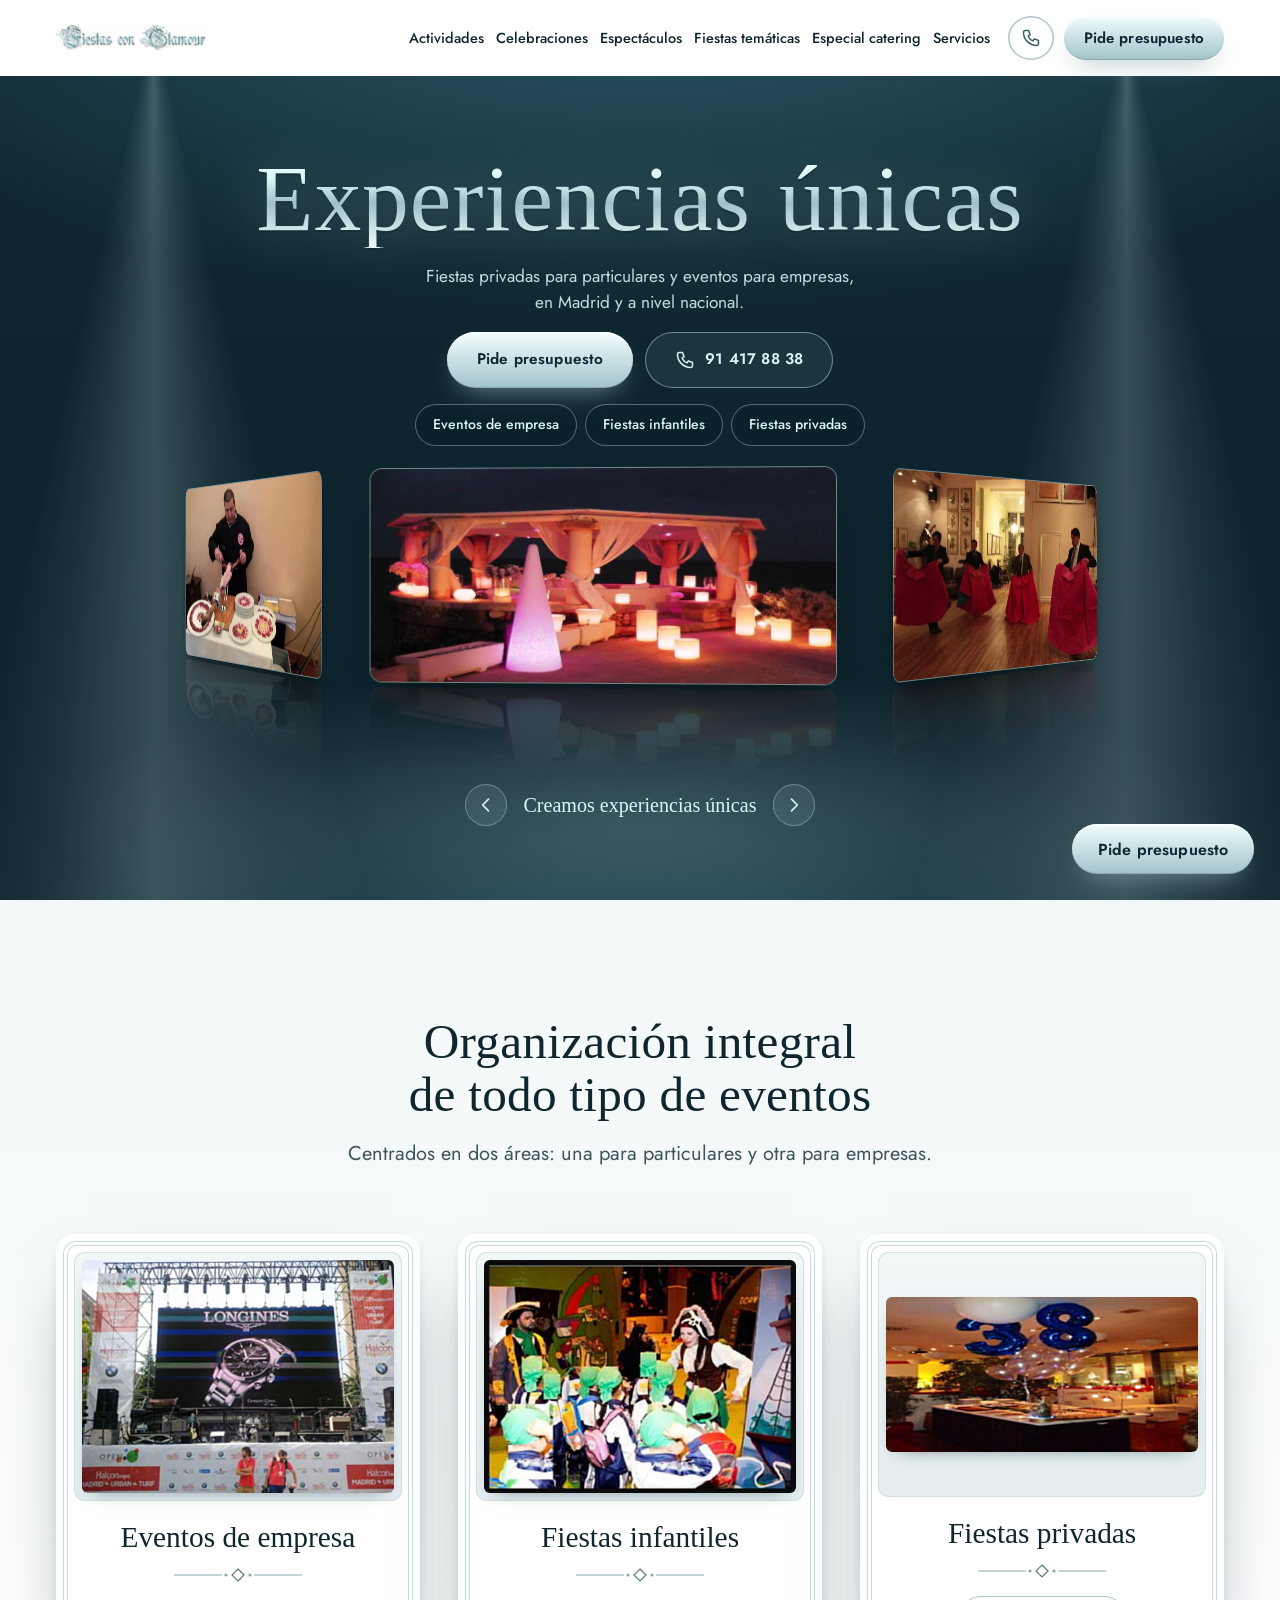
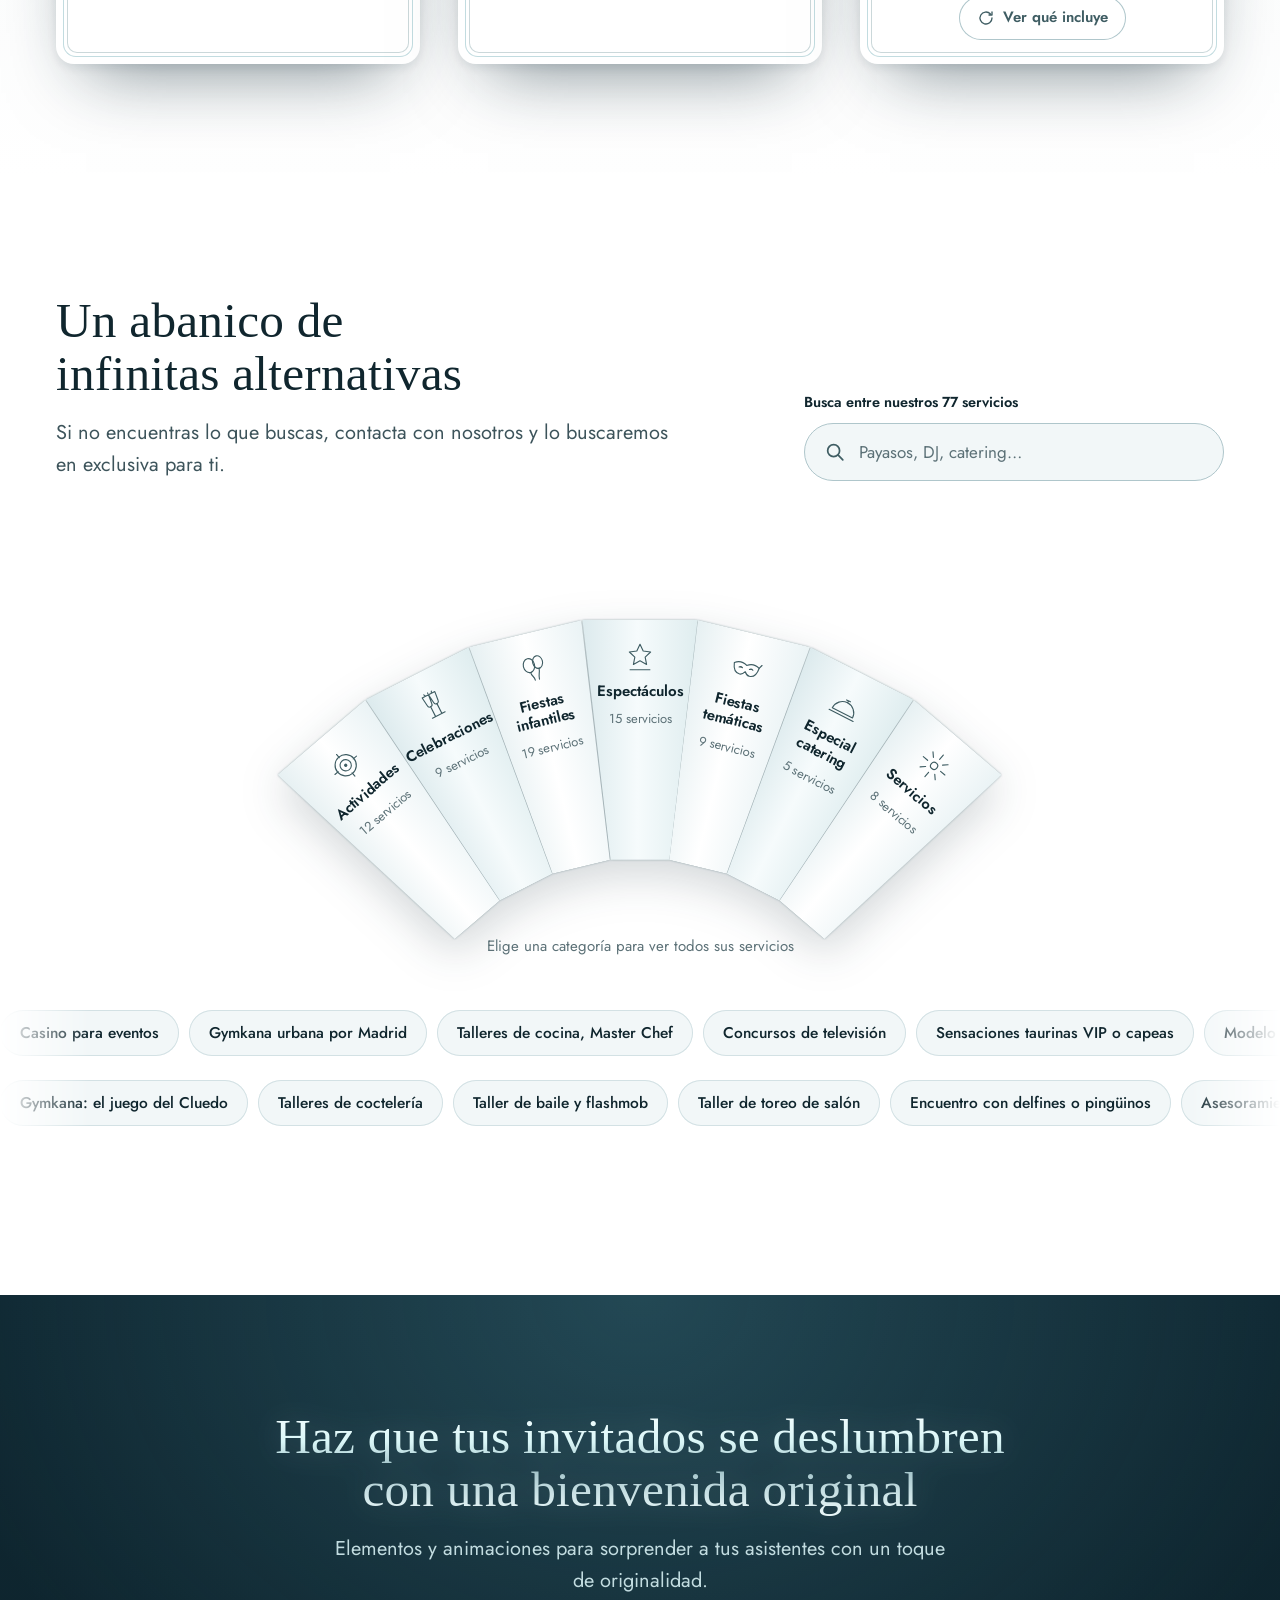
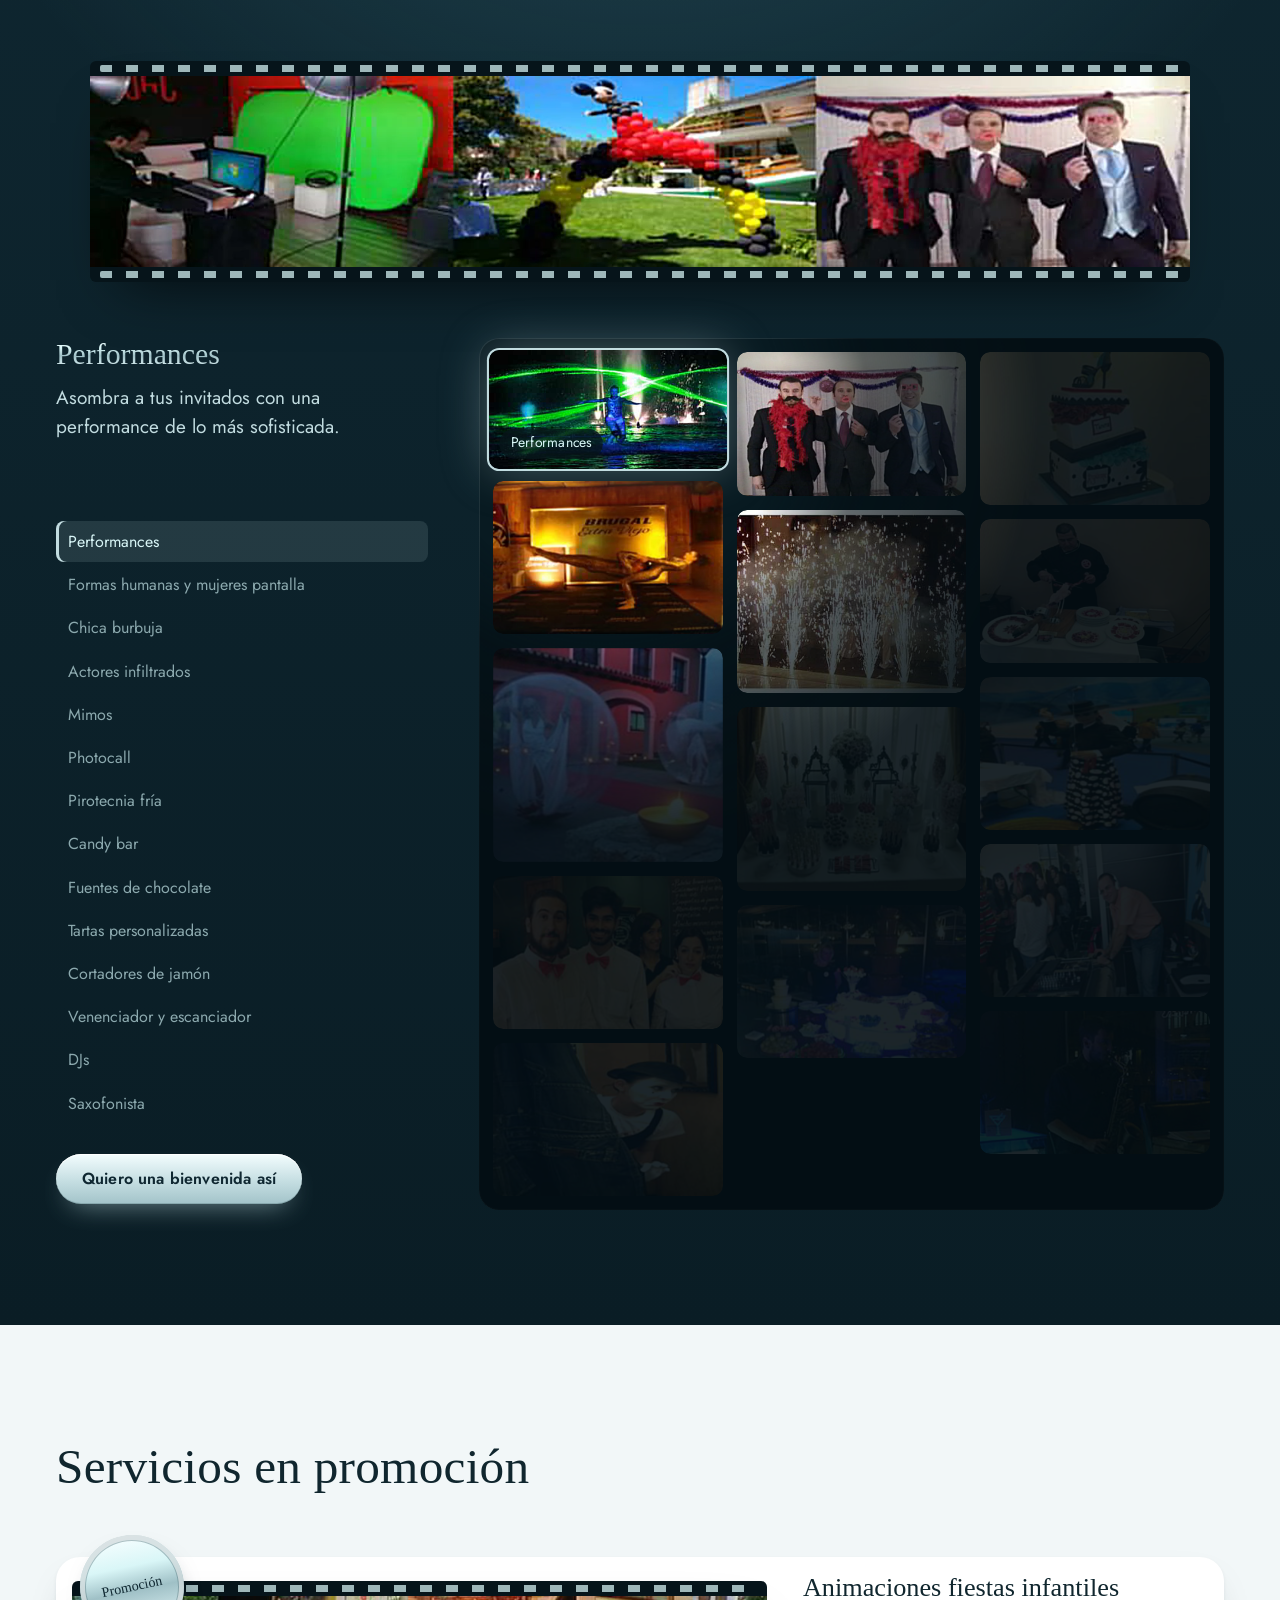
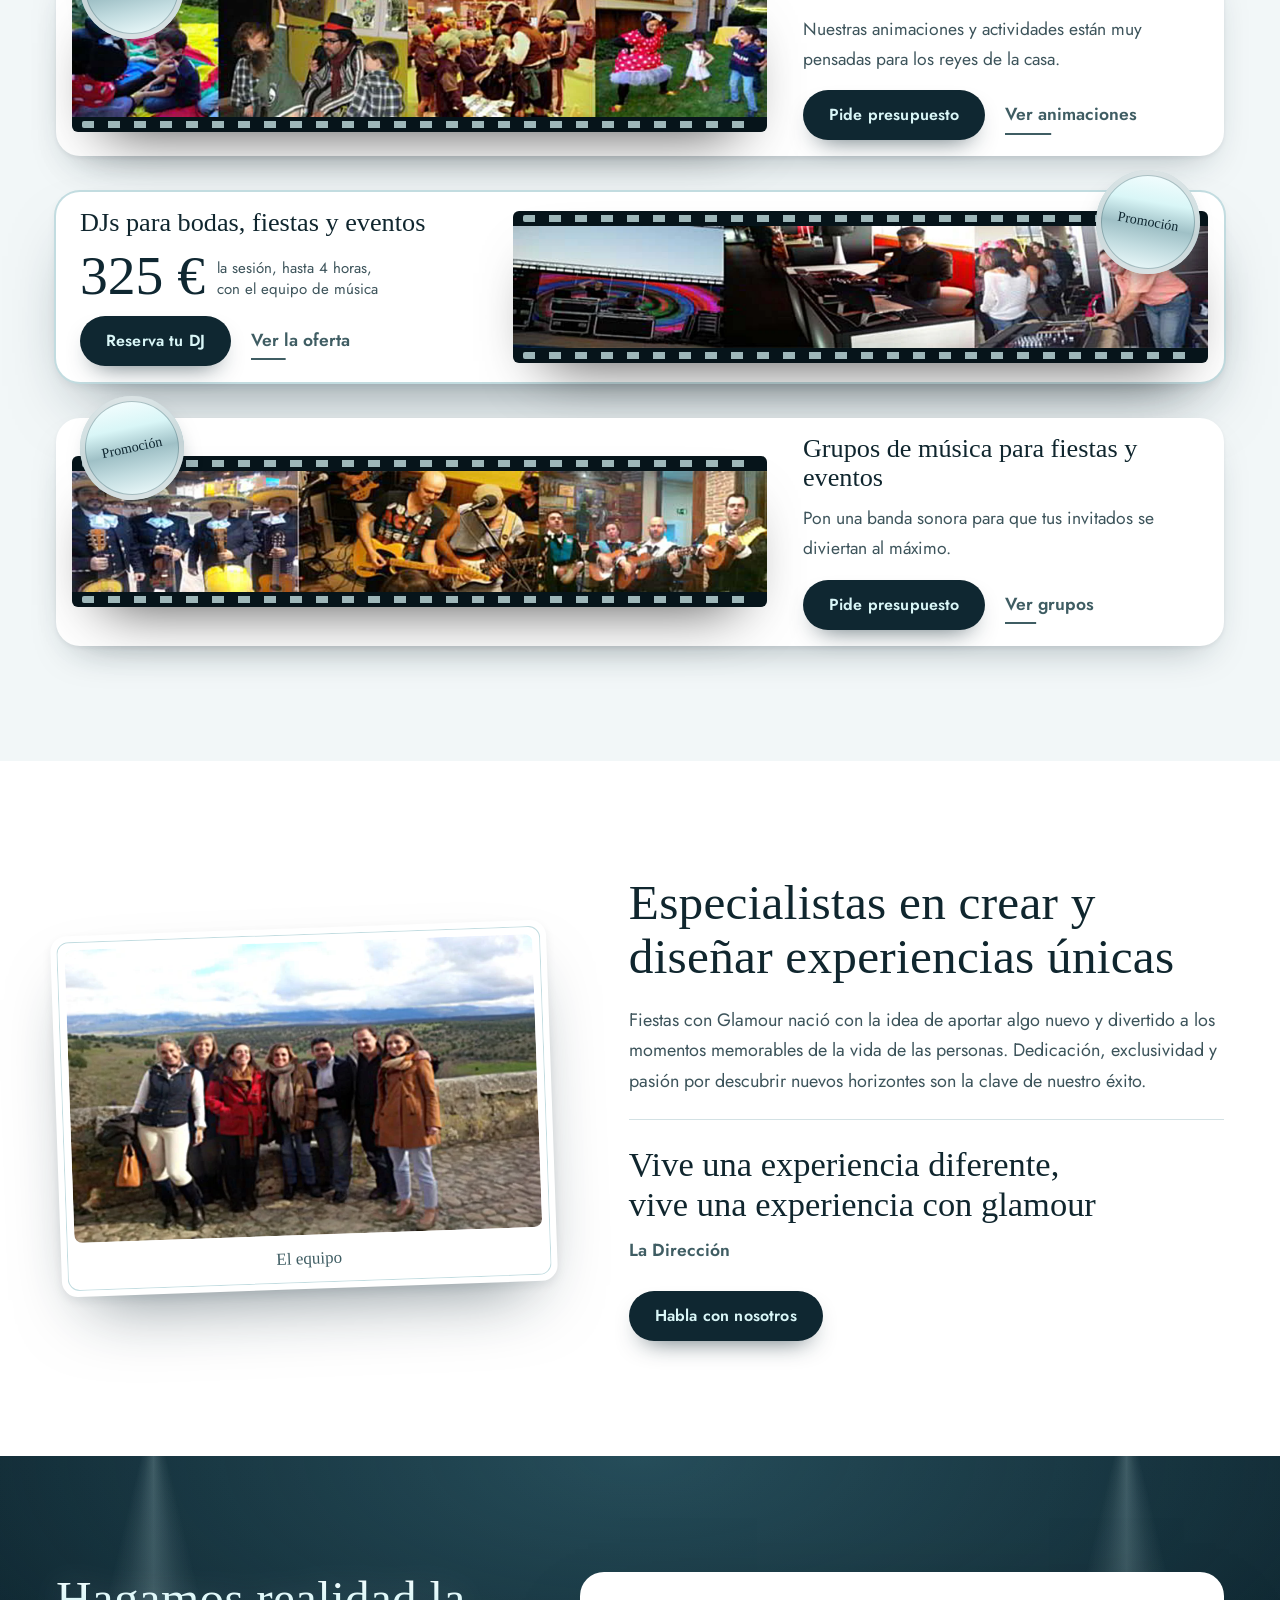
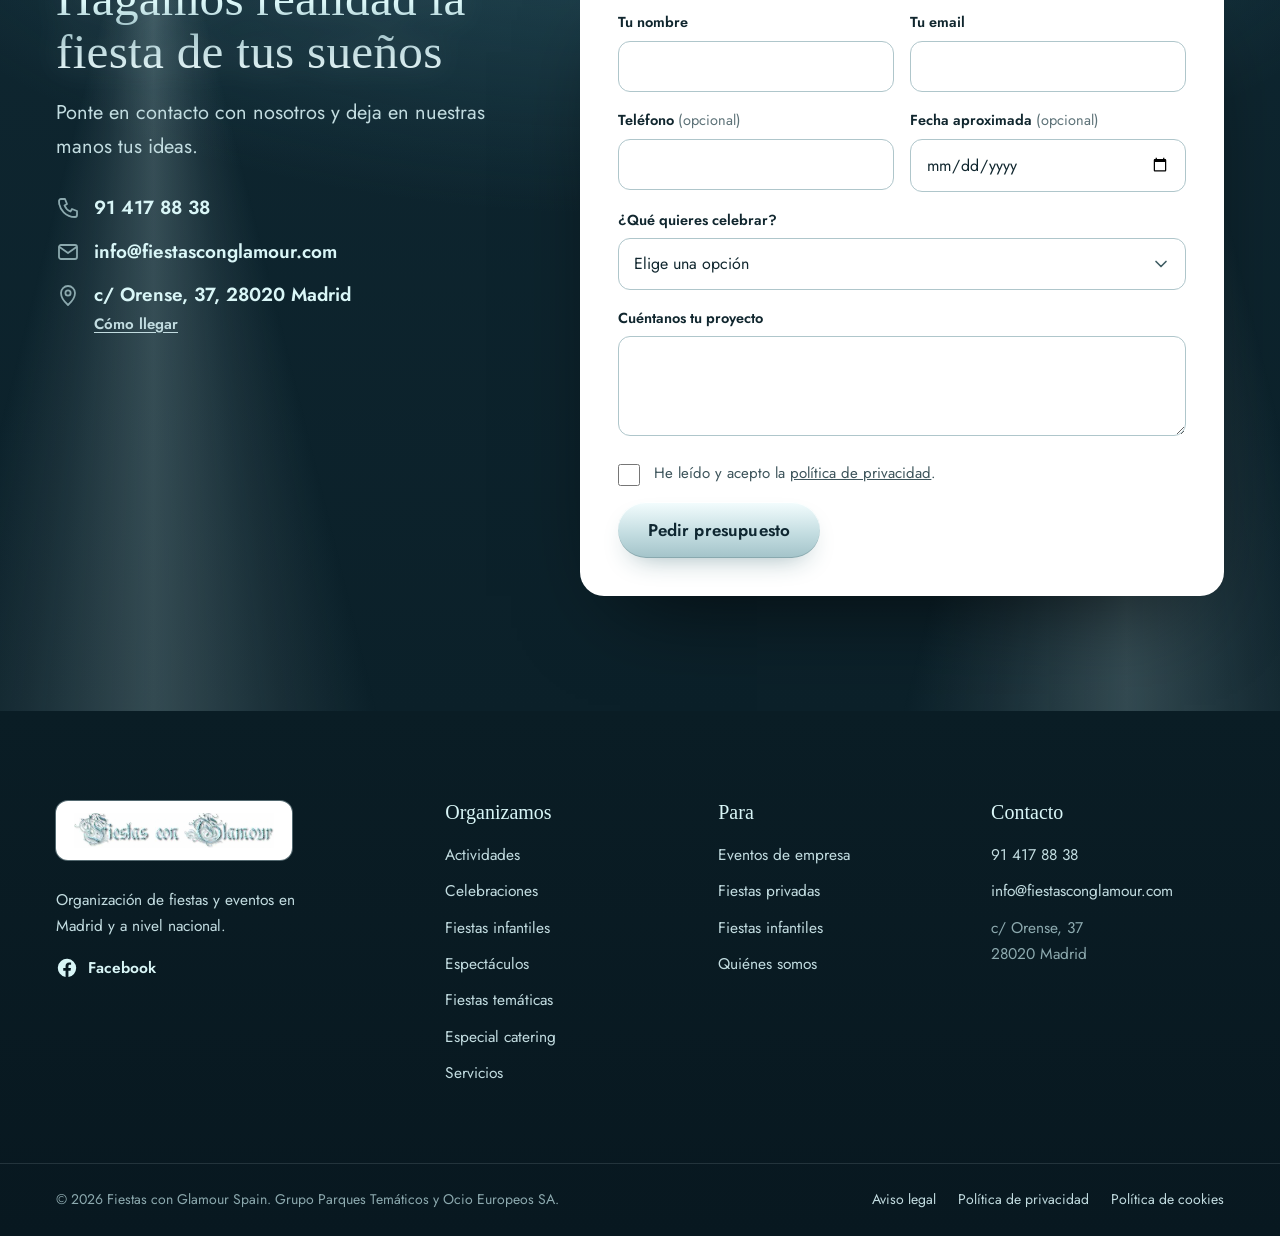
==== commit c27179c7: "feat: homepage v2 — dirección "Noche de estreno" Rediseño completo según las correcciones de Juan a " ====
--- a/prototype/index.html
+++ b/prototype/index.html
@@ -3,20 +3,20 @@
 <head>
 <meta charset="UTF-8">
 <script>document.documentElement.classList.add('js')</script>
-<meta name="viewport" content="width=device-width, initial-scale=1">
+<meta name="viewport" content="width=device-width, initial-scale=1, viewport-fit=cover">
 <title>Organización de fiestas y eventos en Madrid | Fiestas con Glamour</title>
 <meta name="description" content="Organización de fiestas privadas para particulares y eventos para empresas en Madrid y a nivel nacional: celebraciones, fiestas infantiles, team building, espectáculos, fiestas temáticas y catering.">
 <meta name="robots" content="noindex, nofollow">
-<meta name="theme-color" content="#FFFFFF">
+<meta name="theme-color" content="#0F2731">
 <meta property="og:type" content="website">
 <meta property="og:locale" content="es_ES">
-<meta property="og:title" content="Fiestas con Glamour — Organización de fiestas y eventos en Madrid">
-<meta property="og:description" content="Creamos experiencias únicas: fiestas privadas para particulares y eventos para empresas.">
-<link rel="preload" href="assets/fonts/bodoni-moda.woff2" as="font" type="font/woff2" crossorigin>
-<link rel="preload" href="assets/fonts/onest.woff2" as="font" type="font/woff2" crossorigin>
+<meta property="og:title" content="Fiestas con Glamour — Experiencias únicas">
+<meta property="og:description" content="Fiestas privadas para particulares y eventos para empresas, en Madrid y a nivel nacional.">
+<link rel="preload" href="assets/fonts/limelight.woff2" as="font" type="font/woff2" crossorigin>
+<link rel="preload" href="assets/fonts/jost.woff2" as="font" type="font/woff2" crossorigin>
 <link rel="stylesheet" href="assets/css/global.css">
 <link rel="stylesheet" href="assets/css/home.css">
-<link rel="icon" href="data:image/svg+xml,<svg xmlns='http://www.w3.org/2000/svg' viewBox='0 0 32 32'><rect width='32' height='32' rx='7' fill='%231E4B53'/><circle cx='22.5' cy='9.5' r='3.5' fill='%23D946D9'/><text x='7' y='25' font-family='Georgia,serif' font-style='italic' font-size='20' fill='white'>g</text></svg>">
+<link rel="icon" href="data:image/svg+xml,<svg xmlns='http://www.w3.org/2000/svg' viewBox='0 0 32 32'><rect width='32' height='32' rx='7' fill='%230F2731'/><text x='16' y='23' text-anchor='middle' font-family='Georgia,serif' font-size='19' fill='%23C2DCE0'>G</text></svg>">
 <script type="application/ld+json">
 {
   "@context": "https://schema.org",
@@ -40,30 +40,33 @@
   <symbol id="i-tel" viewBox="0 0 24 24"><path d="M5 3h4l2 5-2.5 1.5a11 11 0 0 0 6 6L16 13l5 2v4a2 2 0 0 1-2 2A16 16 0 0 1 3 5a2 2 0 0 1 2-2Z" fill="none" stroke="currentColor" stroke-width="1.8" stroke-linejoin="round" stroke-linecap="round"/></symbol>
   <symbol id="i-mail" viewBox="0 0 24 24"><rect x="3" y="5" width="18" height="14" rx="2" fill="none" stroke="currentColor" stroke-width="1.8"/><path d="m3.5 7 8.5 6 8.5-6" fill="none" stroke="currentColor" stroke-width="1.8" stroke-linecap="round" stroke-linejoin="round"/></symbol>
   <symbol id="i-pin" viewBox="0 0 24 24"><path d="M12 22s7-6.2 7-12A7 7 0 0 0 5 10c0 5.8 7 12 7 12Z" fill="none" stroke="currentColor" stroke-width="1.8" stroke-linejoin="round"/><circle cx="12" cy="10" r="2.6" fill="none" stroke="currentColor" stroke-width="1.8"/></symbol>
-  <symbol id="i-check" viewBox="0 0 24 24"><circle cx="12" cy="12" r="9" fill="none" stroke="currentColor" stroke-width="1.8"/><path d="m8 12.3 2.8 2.7L16.2 9.6" fill="none" stroke="currentColor" stroke-width="1.8" stroke-linecap="round" stroke-linejoin="round"/></symbol>
-  <symbol id="i-casa" viewBox="0 0 24 24"><path d="M4 10.5 12 4l8 6.5V20a1 1 0 0 1-1 1h-4.5v-6h-5v6H5a1 1 0 0 1-1-1Z" fill="none" stroke="currentColor" stroke-width="1.8" stroke-linejoin="round"/></symbol>
-  <symbol id="i-flecha" viewBox="0 0 24 24"><path d="M5 12h14m-5-5 5 5-5 5" fill="none" stroke="currentColor" stroke-width="1.8" stroke-linecap="round" stroke-linejoin="round"/></symbol>
   <symbol id="i-baja" viewBox="0 0 24 24"><path d="m6 9 6 6 6-6" fill="none" stroke="currentColor" stroke-width="2" stroke-linecap="round" stroke-linejoin="round"/></symbol>
+  <symbol id="i-izq" viewBox="0 0 24 24"><path d="m15 5-7 7 7 7" fill="none" stroke="currentColor" stroke-width="2" stroke-linecap="round" stroke-linejoin="round"/></symbol>
+  <symbol id="i-der" viewBox="0 0 24 24"><path d="m9 5 7 7-7 7" fill="none" stroke="currentColor" stroke-width="2" stroke-linecap="round" stroke-linejoin="round"/></symbol>
   <symbol id="i-lupa" viewBox="0 0 24 24"><circle cx="10.5" cy="10.5" r="6.5" fill="none" stroke="currentColor" stroke-width="1.9"/><path d="m15.5 15.5 5 5" stroke="currentColor" stroke-width="1.9" stroke-linecap="round"/></symbol>
   <symbol id="i-menu" viewBox="0 0 24 24"><path d="M4 7h16M4 12h16M4 17h10" stroke="currentColor" stroke-width="2" stroke-linecap="round"/></symbol>
   <symbol id="i-cerrar" viewBox="0 0 24 24"><path d="m6 6 12 12M18 6 6 18" stroke="currentColor" stroke-width="2" stroke-linecap="round"/></symbol>
+  <symbol id="i-girar" viewBox="0 0 24 24"><path d="M20 12a8 8 0 1 1-2.3-5.6M20 4v4h-4" fill="none" stroke="currentColor" stroke-width="1.8" stroke-linecap="round" stroke-linejoin="round"/></symbol>
   <symbol id="i-fb" viewBox="0 0 24 24"><path fill="currentColor" d="M22 12a10 10 0 1 0-11.56 9.88v-6.99H7.9V12h2.54V9.8c0-2.5 1.49-3.89 3.77-3.89 1.1 0 2.24.2 2.24.2v2.46h-1.26c-1.24 0-1.63.77-1.63 1.56V12h2.78l-.45 2.89h-2.33v6.99A10 10 0 0 0 22 12Z"/></symbol>
-  <symbol id="i-flash" viewBox="0 0 24 24"><path d="M13 2 5 13.5h6L10 22l8-11.5h-6Z" fill="none" stroke="currentColor" stroke-width="1.8" stroke-linejoin="round"/></symbol>
+  <!-- Iconos de categoría (trazo fino, como un grabado de invitación) -->
+  <symbol id="c-actividades" viewBox="0 0 48 48"><circle cx="24" cy="24" r="15" fill="none" stroke="currentColor" stroke-width="1.6"/><circle cx="24" cy="24" r="8" fill="none" stroke="currentColor" stroke-width="1.6"/><circle cx="24" cy="24" r="2.4" fill="currentColor"/><path d="M24 4v6M24 38v6M4 24h6M38 24h6" stroke="currentColor" stroke-width="1.6" stroke-linecap="round"/></symbol>
+  <symbol id="c-celebraciones" viewBox="0 0 48 48"><path d="M14 6h10l-1.5 13a3.5 3.5 0 0 1-7 0Zm20 0H24l1.5 13a3.5 3.5 0 0 0 7 0Z" fill="none" stroke="currentColor" stroke-width="1.6" stroke-linejoin="round"/><path d="M19 22.5V38m-5 0h10M29 22.5V38m-5 0h10" stroke="currentColor" stroke-width="1.6" stroke-linecap="round"/><path d="M24 4v-1M18 3l1 2M30 3l-1 2" stroke="currentColor" stroke-width="1.6" stroke-linecap="round"/></symbol>
+  <symbol id="c-infantiles" viewBox="0 0 48 48"><ellipse cx="18" cy="17" rx="8" ry="10" fill="none" stroke="currentColor" stroke-width="1.6"/><ellipse cx="31" cy="15" rx="7" ry="9" fill="none" stroke="currentColor" stroke-width="1.6"/><path d="M18 27c0 6 4 6 4 12M31 24c0 6-3 8-3 15" fill="none" stroke="currentColor" stroke-width="1.6" stroke-linecap="round"/><path d="m16.5 27 3 0M29.5 24h3" stroke="currentColor" stroke-width="1.6" stroke-linecap="round"/></symbol>
+  <symbol id="c-espectaculos" viewBox="0 0 48 48"><path d="M24 6l4.5 9.6 10.5 1.3-7.7 7.2 2 10.4L24 29.4l-9.3 5.1 2-10.4-7.7-7.2 10.5-1.3Z" fill="none" stroke="currentColor" stroke-width="1.6" stroke-linejoin="round"/><path d="M10 42h28" stroke="currentColor" stroke-width="1.6" stroke-linecap="round"/></symbol>
+  <symbol id="c-tematicas" viewBox="0 0 48 48"><path d="M6 18c6-4 12-4 18 0 6-4 12-4 18 0-1 9-5 14-11 14-3 0-5-2-7-5-2 3-4 5-7 5-6 0-10-5-11-14Z" fill="none" stroke="currentColor" stroke-width="1.6" stroke-linejoin="round"/><path d="M14 22.5c1.5-1.2 3.5-1.2 5 0M29 22.5c1.5-1.2 3.5-1.2 5 0" stroke="currentColor" stroke-width="1.6" stroke-linecap="round"/><path d="M42 18l3-5" stroke="currentColor" stroke-width="1.6" stroke-linecap="round"/></symbol>
+  <symbol id="c-catering" viewBox="0 0 48 48"><path d="M8 34a16 16 0 0 1 32 0Z" fill="none" stroke="currentColor" stroke-width="1.6" stroke-linejoin="round"/><path d="M5 38h38M24 18v-3m-3 0h6" stroke="currentColor" stroke-width="1.6" stroke-linecap="round"/></symbol>
+  <symbol id="c-servicios" viewBox="0 0 48 48"><path d="M24 4v8M24 36v8M4 24h8M36 24h8M10 10l5.5 5.5M32.5 32.5 38 38M38 10l-5.5 5.5M15.5 32.5 10 38" stroke="currentColor" stroke-width="1.6" stroke-linecap="round"/><circle cx="24" cy="24" r="5" fill="none" stroke="currentColor" stroke-width="1.6"/></symbol>
 </svg>
 
 <!-- =================================================================
-     CABECERA · su logo, su lema y sus seis categorías en su orden.
-     "Inicio" pasa al logo y "Contactar" pasa a botón.
-     El mega-menú se construye con JS a partir del catálogo de la home:
-     una sola fuente de datos para menú, móvil y buscador.
+     CABECERA · su logo original (sin retocar), sus seis categorías
+     y el presupuesto siempre a mano. El mega-menú sale del catálogo.
      ================================================================= -->
 <header class="cab" id="cab">
   <div class="cab__barra env">
     <a class="cab__marca" href="#inicio">
-      <img src="assets/img/logo.png" alt="Fiestas con Glamour" width="669" height="115">
-      <span class="cab__lema" aria-hidden="true">Organización de fiestas y eventos</span>
+      <img src="assets/img/logo-original.webp" alt="Fiestas con Glamour" width="1342" height="236">
     </a>
-
     <nav class="cab__nav" aria-label="Principal">
       <ul class="menu">
         <li><button class="menu__btn" type="button" aria-expanded="false" aria-controls="mega" data-cats="actividades">Actividades<svg aria-hidden="true"><use href="#i-baja"/></svg></button></li>
@@ -74,10 +77,9 @@
         <li><button class="menu__btn" type="button" aria-expanded="false" aria-controls="mega" data-cats="servicios">Servicios<svg aria-hidden="true"><use href="#i-baja"/></svg></button></li>
       </ul>
     </nav>
-
     <div class="cab__acciones">
       <a class="cab__tel" href="tel:+34914178838"><svg aria-hidden="true"><use href="#i-tel"/></svg><span>91 417 88 38</span></a>
-      <a class="boton boton--magenta cab__cta" href="#contacto">Contactar</a>
+      <a class="boton boton--hielo cab__cta" href="#contacto">Pide presupuesto</a>
       <button class="cab__abrir" type="button" aria-expanded="false" aria-controls="movil">
         <svg aria-hidden="true"><use href="#i-menu"/></svg><span class="vo">Abrir menú</span>
       </button>
@@ -89,323 +91,388 @@
 <div class="movil" id="movil" hidden>
   <nav class="movil__nav" aria-label="Menú"></nav>
   <div class="movil__pie">
-    <a class="boton boton--magenta" href="#contacto" data-cierra>Pide tu presupuesto</a>
+    <a class="boton boton--hielo" href="#contacto">Pide presupuesto</a>
     <a class="boton boton--linea" href="tel:+34914178838"><svg aria-hidden="true"><use href="#i-tel"/></svg>91 417 88 38</a>
-    <a class="movil__mail" href="mailto:info@fiestasconglamour.com">info@fiestasconglamour.com</a>
   </div>
 </div>
 
 <main id="principal">
 
 <!-- =================================================================
-     HERO · su slide 1 ("Creamos Experiencias Únicas") delante de su
-     propia pared de photocall. A la derecha, dos tiras de fotomatón:
-     cada foto entra con un flash, como en una sesión de verdad.
+     HERO · noche de estreno. El rótulo se enciende letra a letra,
+     dos focos barren el escenario y las siete fotos de su slider
+     giran en un tiovivo. Al pulsar una, vuela a primer plano.
+     Todo cabe en la primera pantalla, en cualquier tamaño.
      ================================================================= -->
-<section class="hero" id="inicio" aria-labelledby="hero-t">
-  <div class="hero__pared" aria-hidden="true"></div>
-  <div class="hero__env env">
-    <div class="hero__texto">
-      <h1 id="hero-t" class="hero__t">
-        <span class="linea" style="--l:0"><span>Creamos</span></span>
-        <span class="linea" style="--l:1"><span>experiencias</span></span>
-        <span class="linea" style="--l:2"><span><em>únicas</em></span></span>
+<section class="escena oscuro" id="inicio" aria-labelledby="rotulo">
+  <div class="escena__focos" aria-hidden="true"><i class="foco foco--izq"></i><i class="foco foco--der"></i></div>
+  <div class="escena__chispas" aria-hidden="true"></div>
+  <div class="escena__suelo" aria-hidden="true"></div>
+
+  <div class="escena__env env">
+    <div class="escena__texto">
+      <h1 class="rotulo" id="rotulo" aria-label="Experiencias únicas">
+        <span class="rotulo__palabra" aria-hidden="true">Experiencias</span>
+        <span class="rotulo__palabra" aria-hidden="true">únicas</span>
       </h1>
-      <p class="hero__entrada aparece" style="--a:0">En Fiestas con Glamour creamos y diseñamos experiencias únicas. Aquí podrás encontrar todos los servicios e ideas para la organización de fiestas privadas para particulares o de eventos para empresas.</p>
-      <div class="hero__botones aparece" style="--a:1">
-        <a class="boton boton--magenta boton--grande" href="#contacto">Pide tu presupuesto<svg aria-hidden="true"><use href="#i-flecha"/></svg></a>
-        <a class="boton boton--linea boton--grande" href="tel:+34914178838"><svg aria-hidden="true"><use href="#i-tel"/></svg>91 417 88 38</a>
-      </div>
-      <ul class="hero__datos aparece" style="--a:2">
-        <li><svg aria-hidden="true"><use href="#i-pin"/></svg>Madrid y a nivel nacional</li>
-        <li><svg aria-hidden="true"><use href="#i-check"/></svg>Gestión integral o parcial del evento</li>
-        <li><svg aria-hidden="true"><use href="#i-casa"/></svg>Tu fiesta o evento en cualquier lugar</li>
-      </ul>
-    </div>
-
-    <div class="fotomaton">
-      <div class="tira tira--a" role="group" aria-label="Fiestas privadas">
-        <ul class="tira__fotos">
-          <li class="toma"><img src="assets/img/tira-cumple.webp" alt="Amigos con gorros de fiesta y tarta en un cumpleaños" width="400" height="300" fetchpriority="high"></li>
-          <li class="toma"><img src="assets/img/tira-infantil.webp" alt="Animadora disfrazada de Minnie bailando con niños en un jardín" width="400" height="300"></li>
-          <li class="toma"><img src="assets/img/tira-boda.webp" alt="Primer baile de unos novios entre pirotecnia fría" width="347" height="260"></li>
-          <li class="toma"><img src="assets/img/tira-photocall.webp" alt="Invitados con bigotes y boas en el photocall de una fiesta" width="333" height="250"></li>
-        </ul>
-        <div class="tira__pie"><img src="assets/img/logo.png" alt="" width="669" height="115" loading="lazy"></div>
-      </div>
-      <div class="tira tira--b" role="group" aria-label="Eventos y espectáculos">
-        <ul class="tira__fotos">
-          <li class="toma"><img src="assets/img/tira-cabaret.webp" alt="Espectáculo de cabaret con acordeonista en un evento" width="400" height="300"></li>
-          <li class="toma"><img src="assets/img/tira-casino.webp" alt="Ruleta de la actividad de casino para eventos" width="347" height="260"></li>
-          <li class="toma"><img src="assets/img/tira-cocteleria.webp" alt="Participantes preparando cócteles en un taller de coctelería" width="325" height="244"></li>
-          <li class="toma"><img src="assets/img/tira-delfines.webp" alt="Encuentro con delfines como actividad de team building" width="347" height="260"></li>
-        </ul>
-        <div class="tira__pie"><img src="assets/img/logo.png" alt="" width="669" height="115" loading="lazy"></div>
+      <p class="escena__lema aparece" style="--a:0">Fiestas privadas para particulares y eventos para empresas, en Madrid y a nivel nacional.</p>
+      <div class="escena__cta aparece" style="--a:1">
+        <a class="boton boton--hielo boton--grande" href="#contacto">Pide presupuesto</a>
+        <a class="boton boton--cristal boton--grande" href="tel:+34914178838"><svg aria-hidden="true"><use href="#i-tel"/></svg>91 417 88 38</a>
+      </div>
+      <nav class="puertas aparece" style="--a:2" aria-label="Elige tu celebración">
+        <a class="puerta" href="#para-quien" data-abre="empresas">Eventos de empresa</a>
+        <a class="puerta" href="#para-quien" data-abre="infantiles">Fiestas infantiles</a>
+        <a class="puerta" href="#para-quien" data-abre="privadas">Fiestas privadas</a>
+      </nav>
+    </div>
+
+    <div class="tiovivo" aria-label="Lo que organizamos" role="group">
+      <div class="tiovivo__escena">
+        <div class="tiovivo__aro">
+          <button class="tiovivo__foto" type="button" data-href="http://www.fiestasconglamour.com/bienvenida/" data-ver="Conócenos" data-asunto="" data-texto="En Fiestas con Glamour creamos y diseñamos experiencias únicas: todos los servicios e ideas para tu fiesta privada o el evento de tu empresa.">
+            <img srcset="assets/img/aro-bienvenida-900.webp 900w, assets/img/aro-bienvenida-1600.webp 1600w" sizes="(min-width: 900px) 440px, 62vw" src="assets/img/aro-bienvenida-900.webp" alt="Carpa iluminada con velas y luces para una bienvenida nocturna" width="1000" height="460" fetchpriority="high">
+            <span class="tiovivo__nombre">Creamos experiencias únicas</span>
+          </button>
+          <button class="tiovivo__foto" type="button" data-href="http://www.fiestasconglamour.com/actividades-team-building-eventos-madrid/" data-ver="Ver actividades" data-asunto="Team building" data-texto="Haz que tus invitados participen y se diviertan con nuestras actividades, pensadas para eventos de empresa y fiestas privadas.">
+            <img srcset="assets/img/aro-actividades-900.webp 900w, assets/img/aro-actividades-1600.webp 1600w" sizes="(min-width: 900px) 440px, 62vw" src="assets/img/aro-actividades-900.webp" alt="Taller de toreo de salón en un evento de empresa" width="1000" height="460">
+            <span class="tiovivo__nombre">Actividades</span>
+          </button>
+          <button class="tiovivo__foto" type="button" data-href="http://www.fiestasconglamour.com/servicios-bodas-eventos-fiestas-madrid/" data-ver="Ver servicios" data-asunto="Evento de empresa" data-texto="Encuentra todo lo necesario para que tu fiesta sea un éxito: decoración, iluminación, espacios, azafatas y personal.">
+            <img srcset="assets/img/aro-servicios-900.webp 900w, assets/img/aro-servicios-1600.webp 1600w" sizes="(min-width: 900px) 440px, 62vw" src="assets/img/aro-servicios-900.webp" alt="Salón de eventos con iluminación de ambiente y velas" width="1000" height="460">
+            <span class="tiovivo__nombre">Servicios</span>
+          </button>
+          <button class="tiovivo__foto" type="button" data-href="http://www.fiestasconglamour.com/celebraciones/" data-ver="Ver celebraciones" data-asunto="Aniversario" data-texto="Porque cualquier ocasión es buena para celebrar algo con glamour: bodas, comuniones, aniversarios, fiestas sorpresa…">
+            <img srcset="assets/img/aro-celebraciones-900.webp 900w, assets/img/aro-celebraciones-1600.webp 1600w" sizes="(min-width: 900px) 440px, 62vw" src="assets/img/aro-celebraciones-900.webp" alt="Cena en la playa dentro de un corazón de velas" width="1000" height="460">
+            <span class="tiovivo__nombre">Celebraciones</span>
+          </button>
+          <button class="tiovivo__foto" type="button" data-href="http://www.fiestasconglamour.com/agencias-organizacion-espectaculos-madrid/" data-ver="Ver espectáculos" data-asunto="Evento de empresa" data-texto="Diversión, magia y entretenimiento: un completo abanico de posibilidades para amenizar tu evento.">
+            <img srcset="assets/img/aro-espectaculos-900.webp 900w, assets/img/aro-espectaculos-1600.webp 1600w" sizes="(min-width: 900px) 440px, 62vw" src="assets/img/aro-espectaculos-900.webp" alt="Espectáculo de flamenco durante una cena de gala" width="1000" height="460">
+            <span class="tiovivo__nombre">Espectáculos</span>
+          </button>
+          <button class="tiovivo__foto" type="button" data-href="http://www.fiestasconglamour.com/fiestas-tematicas-adultos-infantiles-madrid/" data-ver="Ver fiestas temáticas" data-asunto="Fiesta temática" data-texto="Una forma diferente de dar vida a tu fiesta: sorprendentes actuaciones, animaciones y personajes tematizados.">
+            <img srcset="assets/img/aro-tematicas-900.webp 900w, assets/img/aro-tematicas-1600.webp 1600w" sizes="(min-width: 900px) 440px, 62vw" src="assets/img/aro-tematicas-900.webp" alt="Niños y animadores disfrazados en una fiesta temática de Halloween" width="1000" height="460">
+            <span class="tiovivo__nombre">Fiestas temáticas</span>
+          </button>
+          <button class="tiovivo__foto" type="button" data-href="http://www.fiestasconglamour.com/servicios-bodas-eventos-fiestas-madrid/empresas-catering-domicilio/" data-ver="Ver catering" data-asunto="Boda" data-texto="Cocina sana, con gusto y calidad, para los paladares más exigentes. Catering a domicilio para bodas, comuniones y eventos.">
+            <img srcset="assets/img/aro-catering-900.webp 900w, assets/img/aro-catering-1600.webp 1600w" sizes="(min-width: 900px) 440px, 62vw" src="assets/img/aro-catering-900.webp" alt="Cortador de jamón sirviendo en un catering a domicilio" width="1000" height="460">
+            <span class="tiovivo__nombre">Especial catering</span>
+          </button>
+        </div>
+      </div>
+      <div class="tiovivo__mandos">
+        <button class="tiovivo__paso" type="button" data-paso="-1"><svg aria-hidden="true"><use href="#i-izq"/></svg><span class="vo">Foto anterior</span></button>
+        <p class="tiovivo__actual" aria-live="polite">Creamos experiencias únicas</p>
+        <button class="tiovivo__paso" type="button" data-paso="1"><svg aria-hidden="true"><use href="#i-der"/></svg><span class="vo">Foto siguiente</span></button>
       </div>
     </div>
   </div>
 </section>
 
 <!-- =================================================================
-     SUS TRES COLUMNAS · empresas, infantiles y privadas, con su texto
-     literal. Cada una suma los accesos de su propia página de área.
+     SUS TRES COLUMNAS · tres invitaciones con las fotos de su home.
+     Se inclinan con el ratón y se dan la vuelta para ver qué incluyen.
      ================================================================= -->
-<section class="seccion publicos" id="para-quien" aria-labelledby="pub-t">
+<section class="seccion invitaciones" id="para-quien" aria-labelledby="inv-t">
   <div class="env">
-    <header class="cabecera">
-      <h2 id="pub-t" class="titulo entra">Organización integral de todo tipo de eventos</h2>
-      <p class="cabecera__entrada entra" style="--i:1">Centrados en dos específicas áreas, una para particulares y otra para empresas.</p>
+    <header class="cabecera cabecera--centro">
+      <h2 id="inv-t" class="titulo">Organización integral de todo tipo de eventos</h2>
+      <p class="cabecera__entrada">Centrados en dos áreas: una para particulares y otra para empresas.</p>
     </header>
 
-    <div class="publicos__rejilla" data-grupo>
-      <article class="publico publico--empresas">
-        <a class="publico__foto foto" href="http://www.fiestasconglamour.com/agencias-organizacion-fiestas-eventos-empresas-madrid/" tabindex="-1" aria-hidden="true">
-          <img src="assets/img/pub-empresas.webp" alt="" width="400" height="300" loading="lazy">
-        </a>
-        <h3 class="publico__t"><a href="http://www.fiestasconglamour.com/agencias-organizacion-fiestas-eventos-empresas-madrid/">Organización de eventos de empresa</a></h3>
-        <p>Empresa de organización de todo tipo de eventos para empresas en Madrid y a nivel nacional. Ofrecemos servicios específicos para presentaciones de productos, eventos corporativos, organización de congresos, campañas y acciones para potenciar la imagen de tu marca. Desde Fiestas con Glamour nos ponemos a tu disposición para conseguir tu objetivo. Te ofrecemos una gestión integral o parcial del evento.</p>
-        <ul class="accesos">
-          <li><a href="http://www.fiestasconglamour.com/actividades-team-building-eventos-madrid/">Actividades de team building</a></li>
-          <li><a href="http://www.fiestasconglamour.com/celebraciones/comidas-de-empresas-en-madrid-y-cenas-de-empresas-en-madrid/">Cenas y comidas de empresas</a></li>
-          <li><a href="http://www.fiestasconglamour.com/servicios-bodas-eventos-fiestas-madrid/espacios/">Espacios para eventos</a></li>
-          <li><a href="http://www.fiestasconglamour.com/agencias-organizacion-espectaculos-madrid/">Espectáculos a medida</a></li>
-          <li><a href="http://www.fiestasconglamour.com/servicios-bodas-eventos-fiestas-madrid/empresas-catering-domicilio/">Servicios de catering</a></li>
-          <li><a href="http://www.fiestasconglamour.com/servicios-bodas-eventos-fiestas-madrid/agencias-de-azafatas-en-madrid/">Azafatas y camareros para eventos</a></li>
-        </ul>
-        <a class="enlace" href="http://www.fiestasconglamour.com/agencias-organizacion-fiestas-eventos-empresas-madrid/">Ver eventos de empresa<svg aria-hidden="true"><use href="#i-flecha"/></svg></a>
+    <div class="mesa">
+      <article class="invitacion" data-publico="empresas" style="--i:0;--r0:-9deg">
+        <div class="invitacion__inclina">
+          <div class="invitacion__giro">
+            <div class="invitacion__cara invitacion__cara--frente">
+              <div class="invitacion__foto"><img src="assets/img/inv-empresas.webp" alt="Escenario con pantalla gigante en un evento de empresa al aire libre" width="800" height="600" loading="lazy"></div>
+              <h3 class="invitacion__t">Eventos de empresa</h3>
+              <span class="invitacion__adorno" aria-hidden="true"></span>
+              <button class="invitacion__girar" type="button" aria-expanded="false"><svg aria-hidden="true"><use href="#i-girar"/></svg>Ver qué incluye</button>
+            </div>
+            <div class="invitacion__cara invitacion__cara--dorso">
+              <h3 class="invitacion__t">Eventos de empresa</h3>
+              <p>Presentaciones de producto, eventos corporativos, congresos y campañas. Te ofrecemos una gestión integral o parcial del evento.</p>
+              <ul class="invitacion__accesos">
+                <li><a href="http://www.fiestasconglamour.com/actividades-team-building-eventos-madrid/">Team building</a></li>
+                <li><a href="http://www.fiestasconglamour.com/celebraciones/comidas-de-empresas-en-madrid-y-cenas-de-empresas-en-madrid/">Cenas y comidas de empresa</a></li>
+                <li><a href="http://www.fiestasconglamour.com/servicios-bodas-eventos-fiestas-madrid/espacios/">Espacios para eventos</a></li>
+                <li><a href="http://www.fiestasconglamour.com/servicios-bodas-eventos-fiestas-madrid/agencias-de-azafatas-en-madrid/">Azafatas y camareros</a></li>
+              </ul>
+              <a class="boton boton--noche" href="#contacto" data-asunto="Evento de empresa">Pide presupuesto</a>
+              <button class="invitacion__girar invitacion__girar--volver" type="button"><svg aria-hidden="true"><use href="#i-girar"/></svg><span class="vo">Volver</span></button>
+            </div>
+          </div>
+          <span class="invitacion__brillo" aria-hidden="true"></span>
+        </div>
       </article>
 
-      <article class="publico publico--infantiles">
-        <a class="publico__foto foto" href="http://www.fiestasconglamour.com/celebraciones/fiestas-cumpleanos-infantiles-madrid/" tabindex="-1" aria-hidden="true">
-          <img src="assets/img/pub-infantiles.webp" alt="" width="400" height="300" loading="lazy">
-        </a>
-        <h3 class="publico__t"><a href="http://www.fiestasconglamour.com/celebraciones/fiestas-cumpleanos-infantiles-madrid/">Fiestas y cumpleaños infantiles</a></h3>
-        <p>En Fiestas con Glamour te ofrecemos la posibilidad de conseguir que los más pequeños disfruten de un día especial lleno de diversión y magia, rodeados de sus personajes favoritos y con una decoración de fantasía. Para ello contamos para la organización de tus fiestas infantiles a domicilio y cumpleaños infantiles en Madrid y alrededores con un sinfín de actividades tales como animadores infantiles, payasos, magos, juegos…</p>
-        <ul class="accesos">
-          <li><a href="http://www.fiestasconglamour.com/celebraciones/fiestas-cumpleanos-infantiles-madrid/castillos-hinchables-a-domicilio-fiestas-y-cumpleanos-infantiles/">Castillos hinchables a domicilio</a></li>
-          <li><a href="http://www.fiestasconglamour.com/celebraciones/fiestas-cumpleanos-infantiles-madrid/fiesta-de-la-espuma-para-fiestas-y-eventos/">Fiesta de la espuma</a></li>
-          <li><a href="http://www.fiestasconglamour.com/celebraciones/fiestas-cumpleanos-infantiles-madrid/tartas-personalizadas-y-candy-bar-para-fiestas-infantiles/">Tartas personalizadas y mesas de chuches</a></li>
-          <li><a href="http://www.fiestasconglamour.com/celebraciones/fiestas-cumpleanos-infantiles-madrid/payasos-a-domicilio-fiestas-y-cumpleanos-infantiles/">Payasos a domicilio</a></li>
-          <li><a href="http://www.fiestasconglamour.com/celebraciones/fiestas-cumpleanos-infantiles-madrid/decoracion-con-globos-de-fiestas-y-cumpleanos-infantiles/">Decoración con globos</a></li>
-          <li><a href="http://www.fiestasconglamour.com/celebraciones/fiestas-cumpleanos-infantiles-madrid/magos-para-comuniones-fiestas-y-cumpleanos-infantiles/">Magos para fiestas infantiles</a></li>
-        </ul>
-        <a class="enlace" href="http://www.fiestasconglamour.com/celebraciones/fiestas-cumpleanos-infantiles-madrid/">Ver fiestas infantiles<svg aria-hidden="true"><use href="#i-flecha"/></svg></a>
+      <article class="invitacion" data-publico="infantiles" style="--i:1;--r0:4deg">
+        <div class="invitacion__inclina">
+          <div class="invitacion__giro">
+            <div class="invitacion__cara invitacion__cara--frente">
+              <div class="invitacion__foto"><img src="assets/img/inv-infantiles.webp" alt="Niños con disfraces de piratas y animadores en una fiesta infantil" width="800" height="600" loading="lazy"></div>
+              <h3 class="invitacion__t">Fiestas infantiles</h3>
+              <span class="invitacion__adorno" aria-hidden="true"></span>
+              <button class="invitacion__girar" type="button" aria-expanded="false"><svg aria-hidden="true"><use href="#i-girar"/></svg>Ver qué incluye</button>
+            </div>
+            <div class="invitacion__cara invitacion__cara--dorso">
+              <h3 class="invitacion__t">Fiestas infantiles</h3>
+              <p>Que los más pequeños disfruten de un día especial lleno de diversión y magia, rodeados de sus personajes favoritos.</p>
+              <ul class="invitacion__accesos">
+                <li><a href="http://www.fiestasconglamour.com/celebraciones/fiestas-cumpleanos-infantiles-madrid/castillos-hinchables-a-domicilio-fiestas-y-cumpleanos-infantiles/">Castillos hinchables</a></li>
+                <li><a href="http://www.fiestasconglamour.com/celebraciones/fiestas-cumpleanos-infantiles-madrid/fiesta-de-la-espuma-para-fiestas-y-eventos/">Fiesta de la espuma</a></li>
+                <li><a href="http://www.fiestasconglamour.com/celebraciones/fiestas-cumpleanos-infantiles-madrid/payasos-a-domicilio-fiestas-y-cumpleanos-infantiles/">Payasos a domicilio</a></li>
+                <li><a href="http://www.fiestasconglamour.com/celebraciones/fiestas-cumpleanos-infantiles-madrid/magos-para-comuniones-fiestas-y-cumpleanos-infantiles/">Magos para fiestas</a></li>
+              </ul>
+              <a class="boton boton--noche" href="#contacto" data-asunto="Cumpleaños infantil">Pide presupuesto</a>
+              <button class="invitacion__girar invitacion__girar--volver" type="button"><svg aria-hidden="true"><use href="#i-girar"/></svg><span class="vo">Volver</span></button>
+            </div>
+          </div>
+          <span class="invitacion__brillo" aria-hidden="true"></span>
+        </div>
       </article>
 
-      <article class="publico publico--privadas">
-        <a class="publico__foto foto" href="http://www.fiestasconglamour.com/empresas-organizacion-fiestas-privadas-particulares-madrid/" tabindex="-1" aria-hidden="true">
-          <img src="assets/img/pub-privadas.webp" alt="" width="400" height="300" loading="lazy">
-        </a>
-        <h3 class="publico__t"><a href="http://www.fiestasconglamour.com/empresas-organizacion-fiestas-privadas-particulares-madrid/">Fiestas privadas y originales</a></h3>
-        <p>En Fiestas con Glamour creemos que lo más importante de las fiestas privadas y originales en Madrid para particulares es poder rodearte de tus amigos y ofrecerles un recuerdo inolvidable; para ello te proponemos diversas opciones para decorar tu espacio, ofrecer un buen catering a tus invitados, sorprenderles con fiestas temáticas, animaciones o actividades y espectáculos a medida en tu espacio para una velada perfecta.</p>
-        <ul class="accesos">
-          <li><a href="http://www.fiestasconglamour.com/celebraciones/organizacion-fiestas-sorpresa-madrid/">Fiestas sorpresa originales</a></li>
-          <li><a href="http://www.fiestasconglamour.com/celebraciones/organizacion-cumpleanos-adultos-madrid/">Fiestas de cumpleaños para adultos</a></li>
-          <li><a href="http://www.fiestasconglamour.com/fiestas-tematicas-adultos-infantiles-madrid/">Fiestas temáticas</a></li>
-          <li><a href="http://www.fiestasconglamour.com/agencias-organizacion-espectaculos-madrid/musica-bodas-fiestas-eventos-empresas/djs-de-musica/">DJs para fiestas</a></li>
-          <li><a href="http://www.fiestasconglamour.com/servicios-bodas-eventos-fiestas-madrid/empresas-catering-domicilio/">Servicio de catering</a></li>
-          <li><a href="http://www.fiestasconglamour.com/servicios-bodas-eventos-fiestas-madrid/ideas-originales/">Ideas originales</a></li>
-        </ul>
-        <a class="enlace" href="http://www.fiestasconglamour.com/empresas-organizacion-fiestas-privadas-particulares-madrid/">Ver fiestas privadas<svg aria-hidden="true"><use href="#i-flecha"/></svg></a>
+      <article class="invitacion" data-publico="privadas" style="--i:2;--r0:10deg">
+        <div class="invitacion__inclina">
+          <div class="invitacion__giro">
+            <div class="invitacion__cara invitacion__cara--frente">
+              <div class="invitacion__foto"><img src="assets/img/inv-privadas.webp" alt="Salón decorado con globos del número 38 para un cumpleaños" width="800" height="400" loading="lazy"></div>
+              <h3 class="invitacion__t">Fiestas privadas</h3>
+              <span class="invitacion__adorno" aria-hidden="true"></span>
+              <button class="invitacion__girar" type="button" aria-expanded="false"><svg aria-hidden="true"><use href="#i-girar"/></svg>Ver qué incluye</button>
+            </div>
+            <div class="invitacion__cara invitacion__cara--dorso">
+              <h3 class="invitacion__t">Fiestas privadas</h3>
+              <p>Lo más importante es poder rodearte de tus amigos y ofrecerles un recuerdo inolvidable.</p>
+              <ul class="invitacion__accesos">
+                <li><a href="http://www.fiestasconglamour.com/celebraciones/organizacion-fiestas-sorpresa-madrid/">Fiestas sorpresa</a></li>
+                <li><a href="http://www.fiestasconglamour.com/celebraciones/organizacion-cumpleanos-adultos-madrid/">Cumpleaños para adultos</a></li>
+                <li><a href="http://www.fiestasconglamour.com/fiestas-tematicas-adultos-infantiles-madrid/">Fiestas temáticas</a></li>
+                <li><a href="http://www.fiestasconglamour.com/agencias-organizacion-espectaculos-madrid/musica-bodas-fiestas-eventos-empresas/djs-de-musica/">DJs para fiestas</a></li>
+              </ul>
+              <a class="boton boton--noche" href="#contacto" data-asunto="Fiesta sorpresa">Pide presupuesto</a>
+              <button class="invitacion__girar invitacion__girar--volver" type="button"><svg aria-hidden="true"><use href="#i-girar"/></svg><span class="vo">Volver</span></button>
+            </div>
+          </div>
+          <span class="invitacion__brillo" aria-hidden="true"></span>
+        </div>
       </article>
     </div>
   </div>
 </section>
 
 <!-- =================================================================
-     CATÁLOGO · lo que su slider y su menú de tres niveles esconden:
-     las 77 páginas de servicio, a un clic y con buscador. Cada pestaña
-     usa la frase de cabecera y la introducción de su propia página.
-     Sin JS se ven todas las categorías seguidas.
-     data-k = palabras de sus propias páginas, para que el buscador
-     encuentre "jamón" en Extras gourmet o "chuches" en Especial golosos.
+     ABANICO · un abanico de verdad con sus siete categorías, que se
+     mece, y dos cintas con sus 77 servicios en movimiento lento.
+     Nada aparece marcado hasta que se elige una categoría.
+     Sin JS, los siete paneles se ven completos.
      ================================================================= -->
-<section class="seccion carta" id="catalogo" aria-labelledby="carta-t">
+<section class="seccion abanico" id="catalogo" aria-labelledby="aba-t">
   <div class="env">
-    <header class="carta__cab">
-      <div class="carta__intro">
-        <h2 id="carta-t" class="titulo entra">Un abanico de infinitas alternativas</h2>
-        <p class="cabecera__entrada entra" style="--i:1">Si no encuentras lo que buscas, contacta con nosotros y lo buscaremos en exclusiva para ti.</p>
-      </div>
-      <div class="buscador entra" role="search" style="--i:2">
+    <header class="abanico__cab">
+      <div>
+        <h2 id="aba-t" class="titulo">Un abanico de infinitas alternativas</h2>
+        <p class="cabecera__entrada">Si no encuentras lo que buscas, contacta con nosotros y lo buscaremos en exclusiva para ti.</p>
+      </div>
+      <div class="buscador" role="search">
         <label for="busca" class="buscador__l">Busca entre nuestros <span data-total>77</span> servicios</label>
         <div class="buscador__campo">
           <svg aria-hidden="true"><use href="#i-lupa"/></svg>
-          <input id="busca" type="search" placeholder="Payasos, DJ, catering, team building…" autocomplete="off" spellcheck="false" aria-controls="resultados" aria-describedby="busca-n">
+          <input id="busca" type="search" placeholder="Payasos, DJ, catering…" autocomplete="off" spellcheck="false" aria-controls="resultados" aria-describedby="busca-n">
           <button type="button" class="buscador__borrar" hidden><svg aria-hidden="true"><use href="#i-cerrar"/></svg><span class="vo">Borrar búsqueda</span></button>
         </div>
       </div>
     </header>
-
-    <div class="pestanas" role="tablist" aria-label="Categorías del catálogo">
-      <button class="pestana" type="button" role="tab" id="tab-actividades" aria-controls="cat-actividades" aria-selected="true">Actividades<span class="pestana__n">12</span></button>
-      <button class="pestana" type="button" role="tab" id="tab-celebraciones" aria-controls="cat-celebraciones" aria-selected="false" tabindex="-1">Celebraciones<span class="pestana__n">9</span></button>
-      <button class="pestana" type="button" role="tab" id="tab-infantiles" aria-controls="cat-infantiles" aria-selected="false" tabindex="-1">Fiestas infantiles<span class="pestana__n">19</span></button>
-      <button class="pestana" type="button" role="tab" id="tab-espectaculos" aria-controls="cat-espectaculos" aria-selected="false" tabindex="-1">Espectáculos<span class="pestana__n">15</span></button>
-      <button class="pestana" type="button" role="tab" id="tab-tematicas" aria-controls="cat-tematicas" aria-selected="false" tabindex="-1">Fiestas temáticas<span class="pestana__n">9</span></button>
-      <button class="pestana" type="button" role="tab" id="tab-catering" aria-controls="cat-catering" aria-selected="false" tabindex="-1">Especial catering<span class="pestana__n">5</span></button>
-      <button class="pestana" type="button" role="tab" id="tab-servicios" aria-controls="cat-servicios" aria-selected="false" tabindex="-1">Servicios<span class="pestana__n">8</span></button>
-    </div>
-
-    <div class="carta__paneles">
-      <section class="panel" id="cat-actividades" role="tabpanel" aria-labelledby="tab-actividades" data-cat="actividades">
-        <div class="panel__foto"><img srcset="assets/img/cat-actividades-640.webp 640w, assets/img/cat-actividades-1000.webp 1000w" sizes="(min-width: 1000px) 500px, 92vw" src="assets/img/cat-actividades-640.webp" alt="Taller de toreo de salón en un evento de empresa" width="1000" height="460" loading="lazy"></div>
-        <div class="panel__cuerpo">
-          <h3 class="panel__t">Actividades</h3>
-          <p class="panel__lema">Haz que tus invitados participen y se diviertan con nuestras actividades</p>
-          <p class="panel__txt">En Fiestas con Glamour hemos desarrollado todo nuestro ingenio para poder confeccionar un catálogo de actividades de team building totalmente pensadas para eventos de empresas y fiestas privadas para particulares.</p>
-          <ul class="servicios">
-            <li><a href="http://www.fiestasconglamour.com/actividades-team-building-eventos-madrid/casino/" data-k="ruleta juego apuestas">Casino para eventos</a></li>
-            <li><a href="http://www.fiestasconglamour.com/actividades-team-building-eventos-madrid/gymkana-el-juego-del-cluedo/" data-k="misterio detectives gincana">Gymkana: el juego del Cluedo</a></li>
-            <li><a href="http://www.fiestasconglamour.com/actividades-team-building-eventos-madrid/actividades-empresas-particulares-gymkana-juegos-cumpleanos-fiestas-urbana-por-madrid/" data-k="gincana juegos ciudad">Gymkana urbana por Madrid</a></li>
-            <li><a href="http://www.fiestasconglamour.com/actividades-team-building-eventos-madrid/cocteleria/" data-k="cocteles cócteles barman bebidas">Talleres de coctelería</a></li>
-            <li><a href="http://www.fiestasconglamour.com/actividades-team-building-eventos-madrid/talleres-de-cocina/" data-k="cocina chef masterchef">Talleres de cocina — Master Chef</a></li>
-            <li><a href="http://www.fiestasconglamour.com/actividades-team-building-eventos-madrid/mira-quien-baila/" data-k="baile flashmob coreografía">Taller de baile — flashmob</a></li>
-            <li><a href="http://www.fiestasconglamour.com/actividades-team-building-eventos-madrid/actividades-empresas-particulares-concursos-de-tv-interactivo/" data-k="tele tv programa concurso">Concursos de televisión</a></li>
-            <li><a href="http://www.fiestasconglamour.com/actividades-team-building-eventos-madrid/toreo-de-salon-y-expresion-taurina-madrid/" data-k="toros taurina capote">Taller de toreo de salón</a></li>
-            <li><a href="http://www.fiestasconglamour.com/actividades-team-building-eventos-madrid/actividades-empresas-sensaciones-taurinas-capeas/" data-k="toros capea campo vip">Sensaciones taurinas VIP o capeas</a></li>
-            <li><a href="http://www.fiestasconglamour.com/actividades-team-building-eventos-madrid/encuentro-con-delfines-y-pinguinos/" data-k="animales delfin pinguino acuario">Encuentro con delfines o pingüinos</a></li>
-            <li><a href="http://www.fiestasconglamour.com/actividades-team-building-eventos-madrid/modelo-por-un-dia/" data-k="fotos sesión maquillaje pasarela">Modelo por un día</a></li>
-            <li><a href="http://www.fiestasconglamour.com/actividades-team-building-eventos-madrid/asesoramiento-imagen/" data-k="estilismo be chic change to chic imagen">Asesoramiento de imagen</a></li>
-          </ul>
-          <a class="enlace" href="http://www.fiestasconglamour.com/actividades-team-building-eventos-madrid/">Ver todas las actividades<svg aria-hidden="true"><use href="#i-flecha"/></svg></a>
+  </div>
+
+  <div class="abanico__mano" aria-label="Categorías">
+    <div class="abanico__varillas">
+      <button class="varilla" type="button" style="--i:0" data-cat="actividades" aria-controls="cat-actividades" aria-expanded="false"><span class="varilla__cara"><svg class="varilla__icono" aria-hidden="true"><use href="#c-actividades"/></svg><span class="varilla__t">Actividades</span><span class="varilla__n">12 servicios</span></span></button>
+      <button class="varilla" type="button" style="--i:1" data-cat="celebraciones" aria-controls="cat-celebraciones" aria-expanded="false"><span class="varilla__cara"><svg class="varilla__icono" aria-hidden="true"><use href="#c-celebraciones"/></svg><span class="varilla__t">Celebraciones</span><span class="varilla__n">9 servicios</span></span></button>
+      <button class="varilla" type="button" style="--i:2" data-cat="infantiles" aria-controls="cat-infantiles" aria-expanded="false"><span class="varilla__cara"><svg class="varilla__icono" aria-hidden="true"><use href="#c-infantiles"/></svg><span class="varilla__t">Fiestas infantiles</span><span class="varilla__n">19 servicios</span></span></button>
+      <button class="varilla" type="button" style="--i:3" data-cat="espectaculos" aria-controls="cat-espectaculos" aria-expanded="false"><span class="varilla__cara"><svg class="varilla__icono" aria-hidden="true"><use href="#c-espectaculos"/></svg><span class="varilla__t">Espectáculos</span><span class="varilla__n">15 servicios</span></span></button>
+      <button class="varilla" type="button" style="--i:4" data-cat="tematicas" aria-controls="cat-tematicas" aria-expanded="false"><span class="varilla__cara"><svg class="varilla__icono" aria-hidden="true"><use href="#c-tematicas"/></svg><span class="varilla__t">Fiestas temáticas</span><span class="varilla__n">9 servicios</span></span></button>
+      <button class="varilla" type="button" style="--i:5" data-cat="catering" aria-controls="cat-catering" aria-expanded="false"><span class="varilla__cara"><svg class="varilla__icono" aria-hidden="true"><use href="#c-catering"/></svg><span class="varilla__t">Especial catering</span><span class="varilla__n">5 servicios</span></span></button>
+      <button class="varilla" type="button" style="--i:6" data-cat="servicios" aria-controls="cat-servicios" aria-expanded="false"><span class="varilla__cara"><svg class="varilla__icono" aria-hidden="true"><use href="#c-servicios"/></svg><span class="varilla__t">Servicios</span><span class="varilla__n">8 servicios</span></span></button>
+    </div>
+    <p class="abanico__pista">Elige una categoría para ver todos sus servicios</p>
+  </div>
+
+  <div class="env">
+    <div class="cat-paneles">
+      <section class="cat-panel" id="cat-actividades" data-cat="actividades" aria-labelledby="cp-actividades">
+        <div class="cat-panel__cab">
+          <h3 class="cat-panel__t" id="cp-actividades">Actividades</h3>
+          <p class="cat-panel__lema">Haz que tus invitados participen y se diviertan con nuestras actividades</p>
+          <button class="cat-panel__cerrar" type="button"><svg aria-hidden="true"><use href="#i-cerrar"/></svg><span class="vo">Cerrar Actividades</span></button>
+        </div>
+        <ul class="servicios">
+          <li><a href="http://www.fiestasconglamour.com/actividades-team-building-eventos-madrid/casino/" data-k="ruleta juego apuestas">Casino para eventos</a></li>
+          <li><a href="http://www.fiestasconglamour.com/actividades-team-building-eventos-madrid/gymkana-el-juego-del-cluedo/" data-k="misterio detectives gincana">Gymkana: el juego del Cluedo</a></li>
+          <li><a href="http://www.fiestasconglamour.com/actividades-team-building-eventos-madrid/actividades-empresas-particulares-gymkana-juegos-cumpleanos-fiestas-urbana-por-madrid/" data-k="gincana juegos ciudad">Gymkana urbana por Madrid</a></li>
+          <li><a href="http://www.fiestasconglamour.com/actividades-team-building-eventos-madrid/cocteleria/" data-k="cocteles cócteles barman bebidas">Talleres de coctelería</a></li>
+          <li><a href="http://www.fiestasconglamour.com/actividades-team-building-eventos-madrid/talleres-de-cocina/" data-k="cocina chef masterchef">Talleres de cocina, Master Chef</a></li>
+          <li><a href="http://www.fiestasconglamour.com/actividades-team-building-eventos-madrid/mira-quien-baila/" data-k="baile flashmob coreografía">Taller de baile y flashmob</a></li>
+          <li><a href="http://www.fiestasconglamour.com/actividades-team-building-eventos-madrid/actividades-empresas-particulares-concursos-de-tv-interactivo/" data-k="tele tv programa concurso">Concursos de televisión</a></li>
+          <li><a href="http://www.fiestasconglamour.com/actividades-team-building-eventos-madrid/toreo-de-salon-y-expresion-taurina-madrid/" data-k="toros taurina capote">Taller de toreo de salón</a></li>
+          <li><a href="http://www.fiestasconglamour.com/actividades-team-building-eventos-madrid/actividades-empresas-sensaciones-taurinas-capeas/" data-k="toros capea campo vip">Sensaciones taurinas VIP o capeas</a></li>
+          <li><a href="http://www.fiestasconglamour.com/actividades-team-building-eventos-madrid/encuentro-con-delfines-y-pinguinos/" data-k="animales delfin pinguino acuario">Encuentro con delfines o pingüinos</a></li>
+          <li><a href="http://www.fiestasconglamour.com/actividades-team-building-eventos-madrid/modelo-por-un-dia/" data-k="fotos sesión maquillaje pasarela">Modelo por un día</a></li>
+          <li><a href="http://www.fiestasconglamour.com/actividades-team-building-eventos-madrid/asesoramiento-imagen/" data-k="estilismo be chic change to chic imagen">Asesoramiento de imagen</a></li>
+        </ul>
+        <div class="cat-panel__pie">
+          <a class="enlace cat-panel__ver" href="http://www.fiestasconglamour.com/actividades-team-building-eventos-madrid/">Ver todas las actividades</a>
+          <a class="boton boton--noche" href="#contacto" data-asunto="Team building">Pide presupuesto</a>
         </div>
       </section>
 
-      <section class="panel" id="cat-celebraciones" role="tabpanel" aria-labelledby="tab-celebraciones" data-cat="celebraciones">
-        <div class="panel__foto"><img srcset="assets/img/cat-celebraciones-640.webp 640w, assets/img/cat-celebraciones-1000.webp 1000w" sizes="(min-width: 1000px) 500px, 92vw" src="assets/img/cat-celebraciones-640.webp" alt="Cena en la playa dentro de un corazón de velas" width="1000" height="460" loading="lazy"></div>
-        <div class="panel__cuerpo">
-          <h3 class="panel__t">Celebraciones</h3>
-          <p class="panel__lema">Porque cualquier ocasión es buena para celebrar algo con glamour</p>
-          <p class="panel__txt">Tenemos muchas ideas originales para poder ofrecerte soluciones imaginativas para poder organizar todos los eventos o fiestas privadas y originales con mucho glamour.</p>
-          <ul class="servicios">
-            <li><a href="http://www.fiestasconglamour.com/celebraciones/wedding-planner-organizacion-bodas-originales-madrid/" data-k="boda novios wedding planner">Bodas originales — organización de bodas</a></li>
-            <li><a href="http://www.fiestasconglamour.com/celebraciones/organizacion-comuniones-madrid/" data-k="comunion primera comunión">Organización de comuniones</a></li>
-            <li><a href="http://www.fiestasconglamour.com/celebraciones/bautizos/" data-k="bautizo bebé">Organización de bautizos</a></li>
-            <li><a href="http://www.fiestasconglamour.com/celebraciones/baby-shower/" data-k="bebé embarazo">Fiestas baby shower</a></li>
-            <li><a href="http://www.fiestasconglamour.com/celebraciones/puestas-de-largo/" data-k="18 dieciocho debutante">Puestas de largo</a></li>
-            <li><a href="http://www.fiestasconglamour.com/celebraciones/aniversarios/" data-k="aniversario bodas de plata oro cena de gala">Aniversarios</a></li>
-            <li><a href="http://www.fiestasconglamour.com/celebraciones/organizacion-fiestas-sorpresa-madrid/" data-k="sorpresa">Fiestas sorpresa</a></li>
-            <li><a href="http://www.fiestasconglamour.com/celebraciones/organizacion-cumpleanos-adultos-madrid/" data-k="cumpleaños adultos 40 50 despedida de soltera">Fiestas de cumpleaños originales</a></li>
-            <li><a href="http://www.fiestasconglamour.com/celebraciones/comidas-de-empresas-en-madrid-y-cenas-de-empresas-en-madrid/" data-k="cena navidad empresa amigos comida">Comidas y cenas de empresas</a></li>
-          </ul>
-          <a class="enlace" href="http://www.fiestasconglamour.com/celebraciones/">Ver todas las celebraciones<svg aria-hidden="true"><use href="#i-flecha"/></svg></a>
+      <section class="cat-panel" id="cat-celebraciones" data-cat="celebraciones" aria-labelledby="cp-celebraciones">
+        <div class="cat-panel__cab">
+          <h3 class="cat-panel__t" id="cp-celebraciones">Celebraciones</h3>
+          <p class="cat-panel__lema">Porque cualquier ocasión es buena para celebrar algo con glamour</p>
+          <button class="cat-panel__cerrar" type="button"><svg aria-hidden="true"><use href="#i-cerrar"/></svg><span class="vo">Cerrar Celebraciones</span></button>
+        </div>
+        <ul class="servicios">
+          <li><a href="http://www.fiestasconglamour.com/celebraciones/wedding-planner-organizacion-bodas-originales-madrid/" data-k="boda novios wedding planner">Bodas originales, organización de bodas</a></li>
+          <li><a href="http://www.fiestasconglamour.com/celebraciones/organizacion-comuniones-madrid/" data-k="comunion primera comunión">Organización de comuniones</a></li>
+          <li><a href="http://www.fiestasconglamour.com/celebraciones/bautizos/" data-k="bautizo bebé">Organización de bautizos</a></li>
+          <li><a href="http://www.fiestasconglamour.com/celebraciones/baby-shower/" data-k="bebé embarazo">Fiestas baby shower</a></li>
+          <li><a href="http://www.fiestasconglamour.com/celebraciones/puestas-de-largo/" data-k="18 dieciocho debutante">Puestas de largo</a></li>
+          <li><a href="http://www.fiestasconglamour.com/celebraciones/aniversarios/" data-k="aniversario bodas de plata oro cena de gala">Aniversarios</a></li>
+          <li><a href="http://www.fiestasconglamour.com/celebraciones/organizacion-fiestas-sorpresa-madrid/" data-k="sorpresa">Fiestas sorpresa</a></li>
+          <li><a href="http://www.fiestasconglamour.com/celebraciones/organizacion-cumpleanos-adultos-madrid/" data-k="cumpleaños adultos 40 50 despedida de soltera">Fiestas de cumpleaños originales</a></li>
+          <li><a href="http://www.fiestasconglamour.com/celebraciones/comidas-de-empresas-en-madrid-y-cenas-de-empresas-en-madrid/" data-k="cena navidad empresa amigos comida">Comidas y cenas de empresas</a></li>
+        </ul>
+        <div class="cat-panel__pie">
+          <a class="enlace cat-panel__ver" href="http://www.fiestasconglamour.com/celebraciones/">Ver todas las celebraciones</a>
+          <a class="boton boton--noche" href="#contacto" data-asunto="Aniversario">Pide presupuesto</a>
         </div>
       </section>
 
-      <section class="panel" id="cat-infantiles" role="tabpanel" aria-labelledby="tab-infantiles" data-cat="infantiles">
-        <div class="panel__foto"><img src="assets/img/cat-infantiles.webp" alt="Niños jugando en una fiesta de la espuma al aire libre" width="400" height="250" loading="lazy"></div>
-        <div class="panel__cuerpo">
-          <h3 class="panel__t">Fiestas infantiles</h3>
-          <p class="panel__lema">Sorprende a los reyes de la casa con una espectacular fiesta hecha a su medida</p>
-          <p class="panel__txt">Todo lo necesario para que los niños nunca olviden ese gran día.</p>
-          <ul class="servicios">
-            <li><a href="http://www.fiestasconglamour.com/celebraciones/fiestas-cumpleanos-infantiles-madrid/animaciones-y-actividades-fiestas-cumpleanos-infantiles/" data-k="animadores animación niños actividades">Animaciones y actividades para niños</a></li>
-            <li><a href="http://www.fiestasconglamour.com/celebraciones/fiestas-cumpleanos-infantiles-madrid/animaciones-y-actividades-fiestas-cumpleanos-infantiles/animaciones-y-actividades-infantiles-paquete-basico/" data-k="pintacaras bailes animadores">Animaciones infantiles — paquete básico</a></li>
-            <li><a href="http://www.fiestasconglamour.com/celebraciones/fiestas-cumpleanos-infantiles-madrid/payasos-a-domicilio-fiestas-y-cumpleanos-infantiles/" data-k="payaso clown">Payasos para fiestas infantiles</a></li>
-            <li><a href="http://www.fiestasconglamour.com/celebraciones/fiestas-cumpleanos-infantiles-madrid/magos-para-comuniones-fiestas-y-cumpleanos-infantiles/" data-k="mago magia trucos comunión">Magos para comuniones y fiestas infantiles</a></li>
-            <li><a href="http://www.fiestasconglamour.com/celebraciones/fiestas-cumpleanos-infantiles-madrid/castillos-hinchables-a-domicilio-fiestas-y-cumpleanos-infantiles/" data-k="hinchable castillo">Castillos hinchables a domicilio</a></li>
-            <li><a href="http://www.fiestasconglamour.com/celebraciones/fiestas-cumpleanos-infantiles-madrid/fiesta-de-la-espuma-para-fiestas-y-eventos/" data-k="espuma">Fiesta de la espuma</a></li>
-            <li><a href="http://www.fiestasconglamour.com/celebraciones/fiestas-cumpleanos-infantiles-madrid/toro-mecanico-para-fiestas-eventos-comuniones-cumpleanos-madrid/" data-k="toro mecánico rodeo">Toro mecánico</a></li>
-            <li><a href="http://www.fiestasconglamour.com/celebraciones/fiestas-cumpleanos-infantiles-madrid/tartas-personalizadas-y-candy-bar-para-fiestas-infantiles/" data-k="tarta chuches golosinas mesa dulce candy bar">Tartas personalizadas y candy bar</a></li>
-            <li><a href="http://www.fiestasconglamour.com/celebraciones/fiestas-cumpleanos-infantiles-madrid/decoracion-con-globos-de-fiestas-y-cumpleanos-infantiles/" data-k="globos globoflexia arco">Decoración con globos</a></li>
-            <li><a href="http://www.fiestasconglamour.com/celebraciones/fiestas-cumpleanos-infantiles-madrid/carritos-infantiles-para-fiestas-y-cumpleanos/" data-k="algodón de azúcar palomitas carrito">Carritos infantiles</a></li>
-            <li><a href="http://www.fiestasconglamour.com/celebraciones/fiestas-cumpleanos-infantiles-madrid/animaciones-y-actividades-fiestas-cumpleanos-infantiles/animaciones-y-actividades-infantiles-show-del-circo/" data-k="circo payasos malabares">Show del circo infantil</a></li>
-            <li><a href="http://www.fiestasconglamour.com/celebraciones/fiestas-cumpleanos-infantiles-madrid/animaciones-y-actividades-fiestas-cumpleanos-infantiles/animaciones-y-actividades-infantiles-teatro-infantil/" data-k="teatro obra interactivo">Teatro infantil</a></li>
-            <li><a href="http://www.fiestasconglamour.com/celebraciones/fiestas-cumpleanos-infantiles-madrid/animaciones-y-actividades-fiestas-cumpleanos-infantiles/animaciones-infantiles-titeres-y-marionetas/" data-k="titeres marionetas guiñol">Títeres y marionetas</a></li>
-            <li><a href="http://www.fiestasconglamour.com/celebraciones/fiestas-cumpleanos-infantiles-madrid/animaciones-y-actividades-fiestas-cumpleanos-infantiles/animaciones-y-actividades-infantiles-cuentacuentos/" data-k="cuentos cuentacuentos">Cuentacuentos</a></li>
-            <li><a href="http://www.fiestasconglamour.com/celebraciones/fiestas-cumpleanos-infantiles-madrid/animaciones-y-actividades-fiestas-cumpleanos-infantiles/animaciones-y-actividades-infantiles-talleres-infantiles/" data-k="talleres manualidades">Manualidades — talleres para niños</a></li>
-            <li><a href="http://www.fiestasconglamour.com/celebraciones/fiestas-cumpleanos-infantiles-madrid/animaciones-y-actividades-fiestas-cumpleanos-infantiles/animaciones-y-actividades-gymkanas-y-juegos-infantiles/" data-k="juegos gincana gymkana">Gymkanas y juegos infantiles</a></li>
-            <li><a href="http://www.fiestasconglamour.com/celebraciones/fiestas-cumpleanos-infantiles-madrid/animaciones-y-actividades-fiestas-cumpleanos-infantiles/animaciones-infantiles-disco-movil/" data-k="disco baile música adolescentes">Disco móvil infantil</a></li>
-            <li><a href="http://www.fiestasconglamour.com/celebraciones/fiestas-cumpleanos-infantiles-madrid/cuidadoras-o-babysitter-de-ninos/" data-k="canguro niñera cuidadora">Cuidadoras o babysitter</a></li>
-            <li><a href="http://www.fiestasconglamour.com/celebraciones/fiestas-cumpleanos-infantiles-madrid/servicios-adicionales-fiestas-infantiles/" data-k="invitaciones piñatas guirnaldas menaje infantil">Servicios adicionales</a></li>
-          </ul>
-          <a class="enlace" href="http://www.fiestasconglamour.com/celebraciones/fiestas-cumpleanos-infantiles-madrid/">Ver todas las fiestas infantiles<svg aria-hidden="true"><use href="#i-flecha"/></svg></a>
+      <section class="cat-panel" id="cat-infantiles" data-cat="infantiles" aria-labelledby="cp-infantiles">
+        <div class="cat-panel__cab">
+          <h3 class="cat-panel__t" id="cp-infantiles">Fiestas infantiles</h3>
+          <p class="cat-panel__lema">Sorprende a los reyes de la casa con una espectacular fiesta hecha a su medida</p>
+          <button class="cat-panel__cerrar" type="button"><svg aria-hidden="true"><use href="#i-cerrar"/></svg><span class="vo">Cerrar Fiestas infantiles</span></button>
+        </div>
+        <ul class="servicios">
+          <li><a href="http://www.fiestasconglamour.com/celebraciones/fiestas-cumpleanos-infantiles-madrid/animaciones-y-actividades-fiestas-cumpleanos-infantiles/" data-k="animadores animación niños actividades">Animaciones y actividades para niños</a></li>
+          <li><a href="http://www.fiestasconglamour.com/celebraciones/fiestas-cumpleanos-infantiles-madrid/animaciones-y-actividades-fiestas-cumpleanos-infantiles/animaciones-y-actividades-infantiles-paquete-basico/" data-k="pintacaras bailes animadores">Animaciones infantiles, paquete básico</a></li>
+          <li><a href="http://www.fiestasconglamour.com/celebraciones/fiestas-cumpleanos-infantiles-madrid/payasos-a-domicilio-fiestas-y-cumpleanos-infantiles/" data-k="payaso clown">Payasos para fiestas infantiles</a></li>
+          <li><a href="http://www.fiestasconglamour.com/celebraciones/fiestas-cumpleanos-infantiles-madrid/magos-para-comuniones-fiestas-y-cumpleanos-infantiles/" data-k="mago magia trucos comunión">Magos para comuniones y fiestas infantiles</a></li>
+          <li><a href="http://www.fiestasconglamour.com/celebraciones/fiestas-cumpleanos-infantiles-madrid/castillos-hinchables-a-domicilio-fiestas-y-cumpleanos-infantiles/" data-k="hinchable castillo">Castillos hinchables a domicilio</a></li>
+          <li><a href="http://www.fiestasconglamour.com/celebraciones/fiestas-cumpleanos-infantiles-madrid/fiesta-de-la-espuma-para-fiestas-y-eventos/" data-k="espuma">Fiesta de la espuma</a></li>
+          <li><a href="http://www.fiestasconglamour.com/celebraciones/fiestas-cumpleanos-infantiles-madrid/toro-mecanico-para-fiestas-eventos-comuniones-cumpleanos-madrid/" data-k="toro mecánico rodeo">Toro mecánico</a></li>
+          <li><a href="http://www.fiestasconglamour.com/celebraciones/fiestas-cumpleanos-infantiles-madrid/tartas-personalizadas-y-candy-bar-para-fiestas-infantiles/" data-k="tarta chuches golosinas mesa dulce candy bar">Tartas personalizadas y candy bar</a></li>
+          <li><a href="http://www.fiestasconglamour.com/celebraciones/fiestas-cumpleanos-infantiles-madrid/decoracion-con-globos-de-fiestas-y-cumpleanos-infantiles/" data-k="globos globoflexia arco">Decoración con globos</a></li>
+          <li><a href="http://www.fiestasconglamour.com/celebraciones/fiestas-cumpleanos-infantiles-madrid/carritos-infantiles-para-fiestas-y-cumpleanos/" data-k="algodón de azúcar palomitas carrito">Carritos infantiles</a></li>
+          <li><a href="http://www.fiestasconglamour.com/celebraciones/fiestas-cumpleanos-infantiles-madrid/animaciones-y-actividades-fiestas-cumpleanos-infantiles/animaciones-y-actividades-infantiles-show-del-circo/" data-k="circo payasos malabares">Show del circo infantil</a></li>
+          <li><a href="http://www.fiestasconglamour.com/celebraciones/fiestas-cumpleanos-infantiles-madrid/animaciones-y-actividades-fiestas-cumpleanos-infantiles/animaciones-y-actividades-infantiles-teatro-infantil/" data-k="teatro obra interactivo">Teatro infantil</a></li>
+          <li><a href="http://www.fiestasconglamour.com/celebraciones/fiestas-cumpleanos-infantiles-madrid/animaciones-y-actividades-fiestas-cumpleanos-infantiles/animaciones-infantiles-titeres-y-marionetas/" data-k="titeres marionetas guiñol">Títeres y marionetas</a></li>
+          <li><a href="http://www.fiestasconglamour.com/celebraciones/fiestas-cumpleanos-infantiles-madrid/animaciones-y-actividades-fiestas-cumpleanos-infantiles/animaciones-y-actividades-infantiles-cuentacuentos/" data-k="cuentos cuentacuentos">Cuentacuentos</a></li>
+          <li><a href="http://www.fiestasconglamour.com/celebraciones/fiestas-cumpleanos-infantiles-madrid/animaciones-y-actividades-fiestas-cumpleanos-infantiles/animaciones-y-actividades-infantiles-talleres-infantiles/" data-k="talleres manualidades">Manualidades, talleres para niños</a></li>
+          <li><a href="http://www.fiestasconglamour.com/celebraciones/fiestas-cumpleanos-infantiles-madrid/animaciones-y-actividades-fiestas-cumpleanos-infantiles/animaciones-y-actividades-gymkanas-y-juegos-infantiles/" data-k="juegos gincana gymkana">Gymkanas y juegos infantiles</a></li>
+          <li><a href="http://www.fiestasconglamour.com/celebraciones/fiestas-cumpleanos-infantiles-madrid/animaciones-y-actividades-fiestas-cumpleanos-infantiles/animaciones-infantiles-disco-movil/" data-k="disco baile música adolescentes">Disco móvil infantil</a></li>
+          <li><a href="http://www.fiestasconglamour.com/celebraciones/fiestas-cumpleanos-infantiles-madrid/cuidadoras-o-babysitter-de-ninos/" data-k="canguro niñera cuidadora">Cuidadoras o babysitter</a></li>
+          <li><a href="http://www.fiestasconglamour.com/celebraciones/fiestas-cumpleanos-infantiles-madrid/servicios-adicionales-fiestas-infantiles/" data-k="invitaciones piñatas guirnaldas menaje infantil">Servicios adicionales</a></li>
+        </ul>
+        <div class="cat-panel__pie">
+          <a class="enlace cat-panel__ver" href="http://www.fiestasconglamour.com/celebraciones/fiestas-cumpleanos-infantiles-madrid/">Ver todas las fiestas infantiles</a>
+          <a class="boton boton--noche" href="#contacto" data-asunto="Cumpleaños infantil">Pide presupuesto</a>
         </div>
       </section>
 
-      <section class="panel" id="cat-espectaculos" role="tabpanel" aria-labelledby="tab-espectaculos" data-cat="espectaculos">
-        <div class="panel__foto"><img srcset="assets/img/cat-espectaculos-640.webp 640w, assets/img/cat-espectaculos-1000.webp 1000w" sizes="(min-width: 1000px) 500px, 92vw" src="assets/img/cat-espectaculos-640.webp" alt="Espectáculo de flamenco durante una cena de gala" width="1000" height="460" loading="lazy"></div>
-        <div class="panel__cuerpo">
-          <h3 class="panel__t">Espectáculos</h3>
-          <p class="panel__lema">Te ofrecemos diversión, magia, entretenimiento… Un completo abanico de posibilidades para amenizar tu evento</p>
-          <p class="panel__txt">En Fiestas con Glamour tenemos muy claro que para amenizar una fiesta o evento de un cierto nivel, es indispensable contar con algún espectáculo que pueda sorprender y entusiasmar a tus invitados.</p>
-          <ul class="servicios">
-            <li><a href="http://www.fiestasconglamour.com/agencias-organizacion-espectaculos-madrid/pasion-flamenca/" data-k="flamenco baile pasión flamenca">Tablao flamenco</a></li>
-            <li><a href="http://www.fiestasconglamour.com/agencias-organizacion-espectaculos-madrid/cabaret/" data-k="moulin rouge cabaret">Cabaret o Moulin Rouge</a></li>
-            <li><a href="http://www.fiestasconglamour.com/agencias-organizacion-espectaculos-madrid/bienvenido-al-circo/" data-k="circo acróbatas malabaristas fuego telas aéreas">Bienvenido al circo</a></li>
-            <li><a href="http://www.fiestasconglamour.com/agencias-organizacion-espectaculos-madrid/magos-comuniones-fiestas-eventos-empresas/" data-k="mago magia">Magia y magos para fiestas</a></li>
-            <li><a href="http://www.fiestasconglamour.com/agencias-organizacion-espectaculos-madrid/monologos-de-humor/" data-k="humor cómico monologuista">Humoristas y monólogos de humor</a></li>
-            <li><a href="http://www.fiestasconglamour.com/agencias-organizacion-espectaculos-madrid/danzas-orientales/" data-k="danza del vientre oriental">Danzas orientales</a></li>
-            <li><a href="http://www.fiestasconglamour.com/agencias-organizacion-espectaculos-madrid/musica-bodas-fiestas-eventos-empresas/" data-k="música musicales">Espectáculos musicales</a></li>
-            <li><a href="http://www.fiestasconglamour.com/agencias-organizacion-espectaculos-madrid/musica-bodas-fiestas-eventos-empresas/djs-de-musica/" data-k="dj disc jockey pinchadiscos música sesión">DJs para bodas, fiestas privadas y eventos</a></li>
-            <li><a href="http://www.fiestasconglamour.com/agencias-organizacion-espectaculos-madrid/musica-bodas-fiestas-eventos-empresas/grupos-de-ayer/" data-k="banda grupo pop rock 70 80 música en directo">Grupos de música</a></li>
-            <li><a href="http://www.fiestasconglamour.com/agencias-organizacion-espectaculos-madrid/musica-bodas-fiestas-eventos-empresas/blues/" data-k="jazz blues big band">Bandas de blues o jazz</a></li>
-            <li><a href="http://www.fiestasconglamour.com/agencias-organizacion-espectaculos-madrid/musica-bodas-fiestas-eventos-empresas/mariachis/" data-k="mariachi mexicano">Mariachis</a></li>
-            <li><a href="http://www.fiestasconglamour.com/agencias-organizacion-espectaculos-madrid/musica-bodas-fiestas-eventos-empresas/la-tuna-y-los-tunos-en-madrid/" data-k="tunos tuna">La tuna</a></li>
-            <li><a href="http://www.fiestasconglamour.com/agencias-organizacion-espectaculos-madrid/musica-bodas-fiestas-eventos-empresas/saxofonista-y-percusionista-para-eventos/" data-k="saxo saxofón percusión">Saxofonista y percusionista</a></li>
-            <li><a href="http://www.fiestasconglamour.com/agencias-organizacion-espectaculos-madrid/musica-bodas-fiestas-eventos-empresas/musica-clasica/" data-k="clásica cuarteto violín ceremonia">Música clásica</a></li>
-            <li><a href="http://www.fiestasconglamour.com/agencias-organizacion-espectaculos-madrid/musica-bodas-fiestas-eventos-empresas/opera-cantada/" data-k="ópera soprano tenor">Ópera cantada</a></li>
-          </ul>
-          <a class="enlace" href="http://www.fiestasconglamour.com/agencias-organizacion-espectaculos-madrid/">Ver todos los espectáculos<svg aria-hidden="true"><use href="#i-flecha"/></svg></a>
+      <section class="cat-panel" id="cat-espectaculos" data-cat="espectaculos" aria-labelledby="cp-espectaculos">
+        <div class="cat-panel__cab">
+          <h3 class="cat-panel__t" id="cp-espectaculos">Espectáculos</h3>
+          <p class="cat-panel__lema">Te ofrecemos diversión, magia, entretenimiento… Un completo abanico de posibilidades para amenizar tu evento</p>
+          <button class="cat-panel__cerrar" type="button"><svg aria-hidden="true"><use href="#i-cerrar"/></svg><span class="vo">Cerrar Espectáculos</span></button>
+        </div>
+        <ul class="servicios">
+          <li><a href="http://www.fiestasconglamour.com/agencias-organizacion-espectaculos-madrid/pasion-flamenca/" data-k="flamenco baile pasión flamenca">Tablao flamenco</a></li>
+          <li><a href="http://www.fiestasconglamour.com/agencias-organizacion-espectaculos-madrid/cabaret/" data-k="moulin rouge cabaret">Cabaret o Moulin Rouge</a></li>
+          <li><a href="http://www.fiestasconglamour.com/agencias-organizacion-espectaculos-madrid/bienvenido-al-circo/" data-k="circo acróbatas malabaristas fuego telas aéreas">Bienvenido al circo</a></li>
+          <li><a href="http://www.fiestasconglamour.com/agencias-organizacion-espectaculos-madrid/magos-comuniones-fiestas-eventos-empresas/" data-k="mago magia">Magia y magos para fiestas</a></li>
+          <li><a href="http://www.fiestasconglamour.com/agencias-organizacion-espectaculos-madrid/monologos-de-humor/" data-k="humor cómico monologuista">Humoristas y monólogos de humor</a></li>
+          <li><a href="http://www.fiestasconglamour.com/agencias-organizacion-espectaculos-madrid/danzas-orientales/" data-k="danza del vientre oriental">Danzas orientales</a></li>
+          <li><a href="http://www.fiestasconglamour.com/agencias-organizacion-espectaculos-madrid/musica-bodas-fiestas-eventos-empresas/" data-k="música musicales">Espectáculos musicales</a></li>
+          <li><a href="http://www.fiestasconglamour.com/agencias-organizacion-espectaculos-madrid/musica-bodas-fiestas-eventos-empresas/djs-de-musica/" data-k="dj disc jockey pinchadiscos música sesión">DJs para bodas, fiestas privadas y eventos</a></li>
+          <li><a href="http://www.fiestasconglamour.com/agencias-organizacion-espectaculos-madrid/musica-bodas-fiestas-eventos-empresas/grupos-de-ayer/" data-k="banda grupo pop rock 70 80 música en directo">Grupos de música</a></li>
+          <li><a href="http://www.fiestasconglamour.com/agencias-organizacion-espectaculos-madrid/musica-bodas-fiestas-eventos-empresas/blues/" data-k="jazz blues big band">Bandas de blues o jazz</a></li>
+          <li><a href="http://www.fiestasconglamour.com/agencias-organizacion-espectaculos-madrid/musica-bodas-fiestas-eventos-empresas/mariachis/" data-k="mariachi mexicano">Mariachis</a></li>
+          <li><a href="http://www.fiestasconglamour.com/agencias-organizacion-espectaculos-madrid/musica-bodas-fiestas-eventos-empresas/la-tuna-y-los-tunos-en-madrid/" data-k="tunos tuna">La tuna</a></li>
+          <li><a href="http://www.fiestasconglamour.com/agencias-organizacion-espectaculos-madrid/musica-bodas-fiestas-eventos-empresas/saxofonista-y-percusionista-para-eventos/" data-k="saxo saxofón percusión">Saxofonista y percusionista</a></li>
+          <li><a href="http://www.fiestasconglamour.com/agencias-organizacion-espectaculos-madrid/musica-bodas-fiestas-eventos-empresas/musica-clasica/" data-k="clásica cuarteto violín ceremonia">Música clásica</a></li>
+          <li><a href="http://www.fiestasconglamour.com/agencias-organizacion-espectaculos-madrid/musica-bodas-fiestas-eventos-empresas/opera-cantada/" data-k="ópera soprano tenor">Ópera cantada</a></li>
+        </ul>
+        <div class="cat-panel__pie">
+          <a class="enlace cat-panel__ver" href="http://www.fiestasconglamour.com/agencias-organizacion-espectaculos-madrid/">Ver todos los espectáculos</a>
+          <a class="boton boton--noche" href="#contacto" data-asunto="Evento de empresa">Pide presupuesto</a>
         </div>
       </section>
 
-      <section class="panel" id="cat-tematicas" role="tabpanel" aria-labelledby="tab-tematicas" data-cat="tematicas">
-        <div class="panel__foto"><img srcset="assets/img/cat-disco-640.webp 640w, assets/img/cat-disco-833.webp 833w" sizes="(min-width: 1000px) 500px, 92vw" src="assets/img/cat-disco-640.webp" alt="Bailarines en una fiesta temática disco de los años 70 y 80" width="833" height="383" loading="lazy"></div>
-        <div class="panel__cuerpo">
-          <h3 class="panel__t">Fiestas temáticas</h3>
-          <p class="panel__lema">Una forma diferente de dar vida a tu fiesta: sorprendentes actuaciones, animaciones y personajes tematizados</p>
-          <p class="panel__txt">Alegría, magia, sorpresa y diversión… Un abanico de infinitas alternativas para crear momentos imborrables.</p>
-          <ul class="servicios">
-            <li><a href="http://www.fiestasconglamour.com/fiestas-tematicas-adultos-infantiles-madrid/hollywood/" data-k="cine alfombra roja estrellas">Hollywood</a></li>
-            <li><a href="http://www.fiestasconglamour.com/fiestas-tematicas-adultos-infantiles-madrid/mascarada/" data-k="máscaras mascarada veneciana">Baile de máscaras</a></li>
-            <li><a href="http://www.fiestasconglamour.com/fiestas-tematicas-adultos-infantiles-madrid/disco-70-y-80/" data-k="disco setenta ochenta">Disco años 70 y 80</a></li>
-            <li><a href="http://www.fiestasconglamour.com/fiestas-tematicas-adultos-infantiles-madrid/ibicencas/" data-k="ibiza ibicenca blanco">Ibicencas</a></li>
-            <li><a href="http://www.fiestasconglamour.com/fiestas-tematicas-adultos-infantiles-madrid/mejicana/" data-k="mexicana méxico">Mejicana</a></li>
-            <li><a href="http://www.fiestasconglamour.com/fiestas-tematicas-adultos-infantiles-madrid/bollywood/" data-k="india bollywood">Bollywood</a></li>
-            <li><a href="http://www.fiestasconglamour.com/fiestas-tematicas-adultos-infantiles-madrid/tematicas-medievales/" data-k="medieval">Temáticas medievales</a></li>
-            <li><a href="http://www.fiestasconglamour.com/fiestas-tematicas-adultos-infantiles-madrid/tematica-de-halloween/" data-k="halloween terror miedo">Halloween</a></li>
-            <li><a href="http://www.fiestasconglamour.com/fiestas-tematicas-adultos-infantiles-madrid/fiestas-tematicas-infantiles/" data-k="niños infantil disfraces">Fiestas temáticas infantiles</a></li>
-          </ul>
-          <a class="enlace" href="http://www.fiestasconglamour.com/fiestas-tematicas-adultos-infantiles-madrid/">Ver todas las fiestas temáticas<svg aria-hidden="true"><use href="#i-flecha"/></svg></a>
+      <section class="cat-panel" id="cat-tematicas" data-cat="tematicas" aria-labelledby="cp-tematicas">
+        <div class="cat-panel__cab">
+          <h3 class="cat-panel__t" id="cp-tematicas">Fiestas temáticas</h3>
+          <p class="cat-panel__lema">Una forma diferente de dar vida a tu fiesta: sorprendentes actuaciones, animaciones y personajes tematizados</p>
+          <button class="cat-panel__cerrar" type="button"><svg aria-hidden="true"><use href="#i-cerrar"/></svg><span class="vo">Cerrar Fiestas temáticas</span></button>
+        </div>
+        <ul class="servicios">
+          <li><a href="http://www.fiestasconglamour.com/fiestas-tematicas-adultos-infantiles-madrid/hollywood/" data-k="cine alfombra roja estrellas">Hollywood</a></li>
+          <li><a href="http://www.fiestasconglamour.com/fiestas-tematicas-adultos-infantiles-madrid/mascarada/" data-k="máscaras mascarada veneciana">Baile de máscaras</a></li>
+          <li><a href="http://www.fiestasconglamour.com/fiestas-tematicas-adultos-infantiles-madrid/disco-70-y-80/" data-k="disco setenta ochenta">Disco años 70 y 80</a></li>
+          <li><a href="http://www.fiestasconglamour.com/fiestas-tematicas-adultos-infantiles-madrid/ibicencas/" data-k="ibiza ibicenca blanco">Ibicencas</a></li>
+          <li><a href="http://www.fiestasconglamour.com/fiestas-tematicas-adultos-infantiles-madrid/mejicana/" data-k="mexicana méxico">Mejicana</a></li>
+          <li><a href="http://www.fiestasconglamour.com/fiestas-tematicas-adultos-infantiles-madrid/bollywood/" data-k="india bollywood">Bollywood</a></li>
+          <li><a href="http://www.fiestasconglamour.com/fiestas-tematicas-adultos-infantiles-madrid/tematicas-medievales/" data-k="medieval">Temáticas medievales</a></li>
+          <li><a href="http://www.fiestasconglamour.com/fiestas-tematicas-adultos-infantiles-madrid/tematica-de-halloween/" data-k="halloween terror miedo">Halloween</a></li>
+          <li><a href="http://www.fiestasconglamour.com/fiestas-tematicas-adultos-infantiles-madrid/fiestas-tematicas-infantiles/" data-k="niños infantil disfraces">Fiestas temáticas infantiles</a></li>
+        </ul>
+        <div class="cat-panel__pie">
+          <a class="enlace cat-panel__ver" href="http://www.fiestasconglamour.com/fiestas-tematicas-adultos-infantiles-madrid/">Ver todas las fiestas temáticas</a>
+          <a class="boton boton--noche" href="#contacto" data-asunto="Fiesta temática">Pide presupuesto</a>
         </div>
       </section>
 
-      <section class="panel" id="cat-catering" role="tabpanel" aria-labelledby="tab-catering" data-cat="catering">
-        <div class="panel__foto"><img srcset="assets/img/cat-catering-640.webp 640w, assets/img/cat-catering-1000.webp 1000w" sizes="(min-width: 1000px) 500px, 92vw" src="assets/img/cat-catering-640.webp" alt="Cortador de jamón sirviendo en un catering a domicilio" width="1000" height="460" loading="lazy"></div>
-        <div class="panel__cuerpo">
-          <h3 class="panel__t">Especial catering</h3>
-          <p class="panel__lema">Cocina sana, con gusto y calidad, para los paladares más exigentes…</p>
-          <p class="panel__txt">Somos una de las empresas de catering en Madrid con más tradición.</p>
-          <ul class="servicios">
-            <li><a href="http://www.fiestasconglamour.com/servicios-bodas-eventos-fiestas-madrid/empresas-catering-domicilio/cocktails-gourmet/" data-k="cóctel coctel canapés menú">Cocktails gourmet</a></li>
-            <li><a href="http://www.fiestasconglamour.com/servicios-bodas-eventos-fiestas-madrid/empresas-catering-domicilio/bandejas-deluxe/" data-k="bandejas comida domicilio">Bandejas deluxe</a></li>
-            <li><a href="http://www.fiestasconglamour.com/servicios-bodas-eventos-fiestas-madrid/empresas-catering-domicilio/bebidas/" data-k="barra libre cascada de champagne champán cava cócteles">Servicio de bebidas</a></li>
-            <li><a href="http://www.fiestasconglamour.com/servicios-bodas-eventos-fiestas-madrid/empresas-catering-domicilio/especial-golosos/" data-k="fuente de chocolate candy bar chuches golosinas tartas">Especial golosos</a></li>
-            <li><a href="http://www.fiestasconglamour.com/servicios-bodas-eventos-fiestas-madrid/empresas-catering-domicilio/extras-gourmet/" data-k="cortador de jamón venenciador vino quesos">Extras gourmet</a></li>
-          </ul>
-          <a class="enlace" href="http://www.fiestasconglamour.com/servicios-bodas-eventos-fiestas-madrid/empresas-catering-domicilio/">Ver todo el catering<svg aria-hidden="true"><use href="#i-flecha"/></svg></a>
+      <section class="cat-panel" id="cat-catering" data-cat="catering" aria-labelledby="cp-catering">
+        <div class="cat-panel__cab">
+          <h3 class="cat-panel__t" id="cp-catering">Especial catering</h3>
+          <p class="cat-panel__lema">Cocina sana, con gusto y calidad, para los paladares más exigentes…</p>
+          <button class="cat-panel__cerrar" type="button"><svg aria-hidden="true"><use href="#i-cerrar"/></svg><span class="vo">Cerrar Especial catering</span></button>
+        </div>
+        <ul class="servicios">
+          <li><a href="http://www.fiestasconglamour.com/servicios-bodas-eventos-fiestas-madrid/empresas-catering-domicilio/cocktails-gourmet/" data-k="cóctel coctel canapés menú">Cocktails gourmet</a></li>
+          <li><a href="http://www.fiestasconglamour.com/servicios-bodas-eventos-fiestas-madrid/empresas-catering-domicilio/bandejas-deluxe/" data-k="bandejas comida domicilio">Bandejas deluxe</a></li>
+          <li><a href="http://www.fiestasconglamour.com/servicios-bodas-eventos-fiestas-madrid/empresas-catering-domicilio/bebidas/" data-k="barra libre cascada de champagne champán cava cócteles">Servicio de bebidas</a></li>
+          <li><a href="http://www.fiestasconglamour.com/servicios-bodas-eventos-fiestas-madrid/empresas-catering-domicilio/especial-golosos/" data-k="fuente de chocolate candy bar chuches golosinas tartas">Especial golosos</a></li>
+          <li><a href="http://www.fiestasconglamour.com/servicios-bodas-eventos-fiestas-madrid/empresas-catering-domicilio/extras-gourmet/" data-k="cortador de jamón venenciador vino quesos">Extras gourmet</a></li>
+        </ul>
+        <div class="cat-panel__pie">
+          <a class="enlace cat-panel__ver" href="http://www.fiestasconglamour.com/servicios-bodas-eventos-fiestas-madrid/empresas-catering-domicilio/">Ver todo el catering</a>
+          <a class="boton boton--noche" href="#contacto" data-asunto="Boda">Pide presupuesto</a>
         </div>
       </section>
 
-      <section class="panel" id="cat-servicios" role="tabpanel" aria-labelledby="tab-servicios" data-cat="servicios">
-        <div class="panel__foto"><img srcset="assets/img/cat-servicios-640.webp 640w, assets/img/cat-servicios-1000.webp 1000w" sizes="(min-width: 1000px) 500px, 92vw" src="assets/img/cat-servicios-640.webp" alt="Salón de eventos con iluminación de ambiente y velas" width="1000" height="460" loading="lazy"></div>
-        <div class="panel__cuerpo">
-          <h3 class="panel__t">Servicios</h3>
-          <p class="panel__lema">Encuentra todo lo necesario para que tu fiesta sea un éxito</p>
-          <p class="panel__txt">En Fiestas con Glamour hemos trabajado mucho para poderte ofrecer una serie de servicios adicionales para que no falte de nada en la organización de fiestas privadas de particulares o eventos de empresa en Madrid y a nivel nacional.</p>
-          <ul class="servicios">
-            <li><a href="http://www.fiestasconglamour.com/servicios-bodas-eventos-fiestas-madrid/decoracion/" data-k="decoración flores floral">Decoración para fiestas y eventos</a></li>
-            <li><a href="http://www.fiestasconglamour.com/servicios-bodas-eventos-fiestas-madrid/iluminacion/" data-k="luces iluminación pirotecnia fría velas led">Iluminación para eventos</a></li>
-            <li><a href="http://www.fiestasconglamour.com/servicios-bodas-eventos-fiestas-madrid/espacios/" data-k="salón finca local restaurante lugar">Espacios y locales para fiestas o eventos</a></li>
-            <li><a href="http://www.fiestasconglamour.com/servicios-bodas-eventos-fiestas-madrid/alquiler-menaje-manteleria-mobiliario/" data-k="carpas sillas mesas mantelería menaje mobiliario">Alquiler de carpas, menaje, mantelería y mobiliario</a></li>
-            <li><a href="http://www.fiestasconglamour.com/servicios-bodas-eventos-fiestas-madrid/reportaje-fotografico-y-videos/" data-k="fotógrafo fotografía vídeo reportaje">Fotógrafos y vídeo para bodas y eventos</a></li>
-            <li><a href="http://www.fiestasconglamour.com/servicios-bodas-eventos-fiestas-madrid/agencias-de-azafatas-en-madrid/" data-k="azafatas promotoras congresos ferias">Agencia de azafatas en Madrid</a></li>
-            <li><a href="http://www.fiestasconglamour.com/servicios-bodas-eventos-fiestas-madrid/personal-eventos/" data-k="camareros aparcacoches seguridad personal">Camareros y personal para eventos</a></li>
-            <li><a href="http://www.fiestasconglamour.com/servicios-bodas-eventos-fiestas-madrid/ideas-originales/" data-k="photocall chica burbuja mimos performance bienvenida">Ideas originales para eventos</a></li>
-          </ul>
-          <a class="enlace" href="http://www.fiestasconglamour.com/servicios-bodas-eventos-fiestas-madrid/">Ver todos los servicios<svg aria-hidden="true"><use href="#i-flecha"/></svg></a>
+      <section class="cat-panel" id="cat-servicios" data-cat="servicios" aria-labelledby="cp-servicios">
+        <div class="cat-panel__cab">
+          <h3 class="cat-panel__t" id="cp-servicios">Servicios</h3>
+          <p class="cat-panel__lema">Encuentra todo lo necesario para que tu fiesta sea un éxito</p>
+          <button class="cat-panel__cerrar" type="button"><svg aria-hidden="true"><use href="#i-cerrar"/></svg><span class="vo">Cerrar Servicios</span></button>
+        </div>
+        <ul class="servicios">
+          <li><a href="http://www.fiestasconglamour.com/servicios-bodas-eventos-fiestas-madrid/decoracion/" data-k="decoración flores floral">Decoración para fiestas y eventos</a></li>
+          <li><a href="http://www.fiestasconglamour.com/servicios-bodas-eventos-fiestas-madrid/iluminacion/" data-k="luces iluminación pirotecnia fría velas led">Iluminación para eventos</a></li>
+          <li><a href="http://www.fiestasconglamour.com/servicios-bodas-eventos-fiestas-madrid/espacios/" data-k="salón finca local restaurante lugar">Espacios y locales para fiestas o eventos</a></li>
+          <li><a href="http://www.fiestasconglamour.com/servicios-bodas-eventos-fiestas-madrid/alquiler-menaje-manteleria-mobiliario/" data-k="carpas sillas mesas mantelería menaje mobiliario">Alquiler de carpas, menaje, mantelería y mobiliario</a></li>
+          <li><a href="http://www.fiestasconglamour.com/servicios-bodas-eventos-fiestas-madrid/reportaje-fotografico-y-videos/" data-k="fotógrafo fotografía vídeo reportaje">Fotógrafos y vídeo para bodas y eventos</a></li>
+          <li><a href="http://www.fiestasconglamour.com/servicios-bodas-eventos-fiestas-madrid/agencias-de-azafatas-en-madrid/" data-k="azafatas promotoras congresos ferias">Agencia de azafatas en Madrid</a></li>
+          <li><a href="http://www.fiestasconglamour.com/servicios-bodas-eventos-fiestas-madrid/personal-eventos/" data-k="camareros aparcacoches seguridad personal">Camareros y personal para eventos</a></li>
+          <li><a href="http://www.fiestasconglamour.com/servicios-bodas-eventos-fiestas-madrid/ideas-originales/" data-k="photocall chica burbuja mimos performance bienvenida">Ideas originales para eventos</a></li>
+        </ul>
+        <div class="cat-panel__pie">
+          <a class="enlace cat-panel__ver" href="http://www.fiestasconglamour.com/servicios-bodas-eventos-fiestas-madrid/">Ver todos los servicios</a>
+          <a class="boton boton--noche" href="#contacto" data-asunto="Evento de empresa">Pide presupuesto</a>
         </div>
       </section>
     </div>
@@ -415,245 +482,268 @@
       <div class="resultados__lista"></div>
       <div class="resultados__vacio" hidden>
         <p>Si no encuentras lo que buscas, contacta con nosotros y lo buscaremos en exclusiva para ti.</p>
-        <a class="boton boton--magenta" href="#contacto" data-pide>Cuéntanos qué buscas<svg aria-hidden="true"><use href="#i-flecha"/></svg></a>
-      </div>
-    </div>
+        <a class="boton boton--noche" href="#contacto" data-pide>Cuéntanos qué buscas</a>
+      </div>
+    </div>
+  </div>
+
+  <!-- Los 77 servicios en dos cintas lentas (decorativas: la versión
+       accesible son los paneles de arriba) -->
+  <div class="cintas" aria-hidden="true">
+    <div class="cinta"><div class="cinta__pista"></div></div>
+    <div class="cinta cinta--inversa"><div class="cinta__pista"></div></div>
   </div>
 </section>
 
 <!-- =================================================================
-     IDEAS ORIGINALES · su banner de la home, contado con su página.
-     Diez fotos colgadas en la pared del photocall (en blanco sobre
-     petróleo): caen a su sitio con un flash, una vez.
+     IDEAS ORIGINALES · un escenario a oscuras con un foco. La luz
+     sigue al cursor; si nadie la mueve, recorre las 14 ideas sola.
+     Su banner de la home abre la sección como una tira de película.
      ================================================================= -->
-<section class="seccion ideas" id="ideas" aria-labelledby="ideas-t">
-  <div class="ideas__pared" aria-hidden="true"></div>
+<section class="seccion ideas oscuro" id="ideas" aria-labelledby="ideas-t">
   <div class="env">
-    <header class="cabecera cabecera--clara">
-      <h2 id="ideas-t" class="titulo entra">Haz que tus invitados se deslumbren con una bienvenida original</h2>
-      <p class="cabecera__entrada entra" style="--i:1">En Fiestas con Glamour poseemos el conocimiento y saber de cómo poder asombrar a tus invitados de una forma impactante.</p>
+    <header class="cabecera cabecera--centro">
+      <h2 id="ideas-t" class="titulo titulo--metal">Haz que tus invitados se deslumbren con una bienvenida original</h2>
+      <p class="cabecera__entrada">Elementos y animaciones para sorprender a tus asistentes con un toque de originalidad.</p>
     </header>
-
-    <ul class="muro" data-grupo>
-      <li class="impresa"><div class="impresa__foto foto"><img src="assets/img/idea-photocall.webp" alt="Photocall con fondo de croma en un evento" width="375" height="250" loading="lazy"></div><h3 class="impresa__t">Photocall</h3><p>Te llevamos todo el atrezzo necesario para que puedas disfrazarte y hacerte fotos con tus invitados para el recuerdo.</p></li>
-      <li class="impresa"><div class="impresa__foto foto"><img src="assets/img/idea-chica-burbuja.webp" alt="Chica burbuja actuando dentro de una esfera transparente" width="300" height="200" loading="lazy"></div><h3 class="impresa__t">Chica burbuja</h3><p>La elegancia y originalidad están impresas en esta actuación.</p></li>
-      <li class="impresa"><div class="impresa__foto foto"><img src="assets/img/idea-performance.webp" alt="Performance con láseres verdes en una bienvenida nocturna" width="300" height="200" loading="lazy"></div><h3 class="impresa__t">Performances</h3><p>Asombra a tus invitados con una performance de lo más sofisticada.</p></li>
-      <li class="impresa"><div class="impresa__foto foto"><img src="assets/img/idea-pirotecnia.webp" alt="Cascadas de pirotecnia fría en un salón" width="420" height="280" loading="lazy"></div><h3 class="impresa__t">Pirotecnia fría</h3><p>Una atmósfera inigualable gracias a la mágica iluminación de la pirotecnia fría o lluvia de estrellas.</p></li>
-      <li class="impresa"><div class="impresa__foto foto"><img src="assets/img/idea-mujeres-pantalla.webp" alt="Formas humanas iluminadas en un evento" width="300" height="200" loading="lazy"></div><h3 class="impresa__t">Formas humanas y mujeres pantalla</h3><p>Destacan por su belleza y naturalidad con la que se mezclan en el ambiente pensado para el evento.</p></li>
-      <li class="impresa"><div class="impresa__foto foto"><img src="assets/img/idea-infiltrados.webp" alt="Actores infiltrados vestidos de camareros con pajarita roja" width="300" height="200" loading="lazy"></div><h3 class="impresa__t">Actores infiltrados</h3><p>Nuestros actores se colarán en tu celebración sin que nadie lo sepa.</p></li>
-      <li class="impresa"><div class="impresa__foto foto"><img src="assets/img/idea-mimos.webp" alt="Mimos actuando entre los invitados" width="300" height="200" loading="lazy"></div><h3 class="impresa__t">Mimos</h3><p>Son actuaciones muy divertidas y bonitas que harán las delicias de sus invitados.</p></li>
-      <li class="impresa"><div class="impresa__foto foto"><img src="assets/img/idea-candy-bar.webp" alt="Candy bar con mesa de dulces y golosinas" width="300" height="200" loading="lazy"></div><h3 class="impresa__t">Candy bar</h3><p>Te preparamos el más completo buffet de golosinas.</p></li>
-      <li class="impresa"><div class="impresa__foto foto"><img src="assets/img/idea-chocolate.webp" alt="Fuente de chocolate con fruta en una fiesta" width="300" height="200" loading="lazy"></div><h3 class="impresa__t">Fuentes de chocolate</h3><p>Podrás elegir entre distintos tipos de chocolate y fruta fresca o golosinas.</p></li>
-      <li class="impresa"><div class="impresa__foto foto"><img src="assets/img/idea-tartas.webp" alt="Tarta personalizada de varios pisos" width="300" height="200" loading="lazy"></div><h3 class="impresa__t">Tartas personalizadas</h3><p>Pasteles o tartas que expresen tu estilo y el carácter de la fiesta, con diseños exclusivos para ti.</p></li>
-    </ul>
-
-    <div class="ideas__pie entra">
-      <a class="boton boton--blanco" href="http://www.fiestasconglamour.com/servicios-bodas-eventos-fiestas-madrid/ideas-originales/">Ver todas las ideas originales<svg aria-hidden="true"><use href="#i-flecha"/></svg></a>
+    <div class="pelicula pelicula--ideas"><img src="assets/img/cinta-ideas.webp" alt="Photocall con croma, arco de globos y actores con bigotes y boas" width="1720" height="300" loading="lazy"></div>
+
+    <div class="ideas__grid">
+      <div class="programa">
+        <div class="programa__activo">
+          <p class="programa__t" id="idea-t">Performances</p>
+          <p class="programa__d" id="idea-d">Asombra a tus invitados con una performance de lo más sofisticada.</p>
+        </div>
+        <ul class="programa__lista">
+          <li><button type="button" data-idea="0">Performances</button></li>
+          <li><button type="button" data-idea="1">Formas humanas y mujeres pantalla</button></li>
+          <li><button type="button" data-idea="2">Chica burbuja</button></li>
+          <li><button type="button" data-idea="3">Actores infiltrados</button></li>
+          <li><button type="button" data-idea="4">Mimos</button></li>
+          <li><button type="button" data-idea="5">Photocall</button></li>
+          <li><button type="button" data-idea="6">Pirotecnia fría</button></li>
+          <li><button type="button" data-idea="7">Candy bar</button></li>
+          <li><button type="button" data-idea="8">Fuentes de chocolate</button></li>
+          <li><button type="button" data-idea="9">Tartas personalizadas</button></li>
+          <li><button type="button" data-idea="10">Cortadores de jamón</button></li>
+          <li><button type="button" data-idea="11">Venenciador y escanciador</button></li>
+          <li><button type="button" data-idea="12">DJs</button></li>
+          <li><button type="button" data-idea="13">Saxofonista</button></li>
+        </ul>
+        <a class="boton boton--hielo" href="#contacto" data-asunto="Bienvenida original">Quiero una bienvenida así</a>
+      </div>
+
+      <div class="pared" id="pared">
+        <div class="pared__columnas">
+          <figure class="pared__foto" data-idea="0" data-d="Asombra a tus invitados con una performance de lo más sofisticada."><button type="button" class="pared__btn"><img src="assets/img/idea-performance.webp" alt="Performance con láseres verdes en una bienvenida nocturna" width="800" height="400" loading="lazy"></button><figcaption>Performances</figcaption></figure>
+          <figure class="pared__foto" data-idea="1" data-d="Destacan por su belleza y naturalidad con la que se mezclan en el ambiente pensado para el evento."><button type="button" class="pared__btn"><img src="assets/img/idea-formas-humanas.webp" alt="Forma humana dorada iluminada en un evento" width="600" height="400" loading="lazy"></button><figcaption>Formas humanas y mujeres pantalla</figcaption></figure>
+          <figure class="pared__foto" data-idea="2" data-d="La elegancia y originalidad están impresas en esta actuación."><button type="button" class="pared__btn"><img src="assets/img/idea-chica-burbuja.webp" alt="Chica burbuja actuando dentro de una esfera transparente" width="580" height="540" loading="lazy"></button><figcaption>Chica burbuja</figcaption></figure>
+          <figure class="pared__foto" data-idea="3" data-d="Nuestros actores se colarán en tu celebración sin que nadie lo sepa."><button type="button" class="pared__btn"><img src="assets/img/idea-infiltrados.webp" alt="Actores infiltrados vestidos de camareros con pajarita roja" width="600" height="400" loading="lazy"></button><figcaption>Actores infiltrados</figcaption></figure>
+          <figure class="pared__foto" data-idea="4" data-d="Son actuaciones muy divertidas y bonitas que harán las delicias de tus invitados."><button type="button" class="pared__btn"><img src="assets/img/idea-mimos.webp" alt="Mimo con la cara pintada de blanco entre los invitados" width="600" height="400" loading="lazy"></button><figcaption>Mimos</figcaption></figure>
+          <figure class="pared__foto" data-idea="5" data-d="Te llevamos todo el atrezzo necesario para que puedas disfrazarte y hacerte fotos con tus invitados."><button type="button" class="pared__btn"><img src="assets/img/idea-photocall.webp" alt="Invitados con bigotes y boas en el photocall de una fiesta" width="800" height="500" loading="lazy"></button><figcaption>Photocall</figcaption></figure>
+          <figure class="pared__foto" data-idea="6" data-d="Una atmósfera inigualable gracias a la mágica iluminación de la pirotecnia fría o lluvia de estrellas."><button type="button" class="pared__btn"><img src="assets/img/idea-pirotecnia.webp" alt="Cascadas de pirotecnia fría en un salón" width="840" height="672" loading="lazy"></button><figcaption>Pirotecnia fría</figcaption></figure>
+          <figure class="pared__foto" data-idea="7" data-d="Te preparamos el más completo buffet de golosinas."><button type="button" class="pared__btn"><img src="assets/img/idea-candy-bar.webp" alt="Candy bar con mesa de dulces y golosinas" width="600" height="480" loading="lazy"></button><figcaption>Candy bar</figcaption></figure>
+          <figure class="pared__foto" data-idea="8" data-d="Podrás elegir entre distintos tipos de chocolate y fruta fresca o golosinas."><button type="button" class="pared__btn"><img src="assets/img/idea-chocolate.webp" alt="Fuente de chocolate con fruta en una fiesta nocturna" width="600" height="400" loading="lazy"></button><figcaption>Fuentes de chocolate</figcaption></figure>
+          <figure class="pared__foto" data-idea="9" data-d="Pasteles o tartas que expresen tu estilo y el carácter de la fiesta, con diseños exclusivos para ti."><button type="button" class="pared__btn"><img src="assets/img/idea-tartas.webp" alt="Tarta personalizada de varios pisos" width="600" height="400" loading="lazy"></button><figcaption>Tartas personalizadas</figcaption></figure>
+          <figure class="pared__foto" data-idea="10" data-d="Todos nuestros cortadores tienen una amplia experiencia en el corte de jamón."><button type="button" class="pared__btn"><img src="assets/img/idea-jamon.webp" alt="Cortador de jamón profesional en un evento" width="800" height="500" loading="lazy"></button><figcaption>Cortadores de jamón</figcaption></figure>
+          <figure class="pared__foto" data-idea="11" data-d="Fino natural, dulces y olorosos. Y también un escanciador de sidra fantástico."><button type="button" class="pared__btn"><img src="assets/img/idea-venenciador.webp" alt="Venenciadora sirviendo vino en un evento" width="600" height="400" loading="lazy"></button><figcaption>Venenciador y escanciador</figcaption></figure>
+          <figure class="pared__foto" data-idea="12" data-d="Temas bailables, éxitos de actualidad, clásicos inmortales… una sesión mezclada en exclusiva."><button type="button" class="pared__btn"><img src="assets/img/idea-dj.webp" alt="DJ pinchando en una fiesta privada" width="600" height="400" loading="lazy"></button><figcaption>DJs</figcaption></figure>
+          <figure class="pared__foto" data-idea="13" data-d="Música con estilo y glamour, con uno de los instrumentos más elegantes: el saxofón."><button type="button" class="pared__btn"><img src="assets/img/idea-saxofonista.webp" alt="Saxofonista amenizando una cena" width="800" height="500" loading="lazy"></button><figcaption>Saxofonista</figcaption></figure>
+        </div>
+        <div class="pared__oscuro" aria-hidden="true"><div class="pared__luz"></div></div>
+      </div>
     </div>
   </div>
 </section>
 
 <!-- =================================================================
-     SERVICIOS EN PROMOCIÓN · su bloque, con el texto de cada página.
-     El sello cae una vez, como un tampón.
+     SERVICIOS EN PROMOCIÓN · sus tres banners de la home, enteros,
+     montados como tiras de película.
      ================================================================= -->
 <section class="seccion promo" id="promocion" aria-labelledby="promo-t">
   <div class="env">
     <header class="cabecera">
-      <h2 id="promo-t" class="titulo entra">Servicios en promoción</h2>
+      <h2 id="promo-t" class="titulo">Servicios en promoción</h2>
     </header>
-
-    <div class="promo__rejilla" data-grupo>
-      <article class="oferta">
-        <div class="oferta__foto foto"><img src="assets/img/promo-animaciones.webp" alt="Niños con la cara pintada sentados sobre un paracaídas de colores" width="400" height="300" loading="lazy"></div>
-        <span class="sello" aria-hidden="true"><svg><use href="#i-flash"/></svg>Promo</span>
-        <div class="oferta__cuerpo">
-          <h3 class="oferta__t"><a href="http://www.fiestasconglamour.com/celebraciones/fiestas-cumpleanos-infantiles-madrid/animaciones-y-actividades-fiestas-cumpleanos-infantiles/">Animaciones fiestas infantiles</a></h3>
-          <p class="oferta__lema">Nuestras animaciones y actividades están muy pensadas para los reyes de la casa</p>
-          <ul class="chips">
-            <li>Show del circo</li><li>Teatro infantil</li><li>Títeres y marionetas</li><li>Gymkanas</li><li>Cuentacuentos</li><li>Disco móvil</li>
-          </ul>
-          <div class="oferta__pie">
-            <a class="enlace" href="http://www.fiestasconglamour.com/celebraciones/fiestas-cumpleanos-infantiles-madrid/animaciones-y-actividades-fiestas-cumpleanos-infantiles/">Ver animaciones<svg aria-hidden="true"><use href="#i-flecha"/></svg></a>
-            <a class="boton boton--petroleo boton--peq" href="#contacto" data-asunto="Cumpleaños infantil">Pedir<span class="vo"> animaciones infantiles</span></a>
+    <div class="carretes">
+      <article class="carrete" style="--i:0">
+        <div class="pelicula"><img src="assets/img/cinta-animaciones.webp" alt="Animadores con niños en fiestas infantiles: pintacaras, piratas y Minnie" width="1720" height="300" loading="lazy"></div>
+        <div class="carrete__info">
+          <h3 class="carrete__t"><a href="http://www.fiestasconglamour.com/celebraciones/fiestas-cumpleanos-infantiles-madrid/animaciones-y-actividades-fiestas-cumpleanos-infantiles/">Animaciones fiestas infantiles</a></h3>
+          <p>Nuestras animaciones y actividades están muy pensadas para los reyes de la casa.</p>
+          <div class="carrete__acciones">
+            <a class="boton boton--noche" href="#contacto" data-asunto="Cumpleaños infantil">Pide presupuesto</a>
+            <a class="enlace" href="http://www.fiestasconglamour.com/celebraciones/fiestas-cumpleanos-infantiles-madrid/animaciones-y-actividades-fiestas-cumpleanos-infantiles/">Ver animaciones</a>
           </div>
         </div>
+        <span class="sello" aria-hidden="true">Promoción</span>
       </article>
-
-      <article class="oferta oferta--destacada">
-        <div class="oferta__foto foto"><img src="assets/img/promo-djs.webp" alt="DJ pinchando en un escenario con equipo de sonido" width="293" height="220" loading="lazy"></div>
-        <span class="sello" aria-hidden="true"><svg><use href="#i-flash"/></svg>Promo</span>
-        <div class="oferta__cuerpo">
-          <h3 class="oferta__t"><a href="http://www.fiestasconglamour.com/agencias-organizacion-espectaculos-madrid/musica-bodas-fiestas-eventos-empresas/djs-de-musica/">DJs — bodas, fiestas y eventos</a></h3>
-          <p class="oferta__lema">Una sesión mezclada de lujo y en exclusiva para que tus invitados se contagien de glamour</p>
-          <p class="precio"><span class="precio__n">325&nbsp;€</span><span class="precio__d">la sesión, hasta 4 horas<br>Equipo de música más nuestro DJ</span></p>
-          <div class="oferta__pie">
-            <a class="enlace" href="http://www.fiestasconglamour.com/agencias-organizacion-espectaculos-madrid/musica-bodas-fiestas-eventos-empresas/djs-de-musica/">Ver la oferta<svg aria-hidden="true"><use href="#i-flecha"/></svg></a>
-            <a class="boton boton--magenta boton--peq" href="#contacto" data-asunto="Boda">Pedir<span class="vo"> DJ</span></a>
+      <article class="carrete carrete--destacado" style="--i:1">
+        <div class="pelicula"><img src="assets/img/cinta-djs.webp" alt="DJs pinchando en escenarios y fiestas privadas" width="1720" height="300" loading="lazy"></div>
+        <div class="carrete__info">
+          <h3 class="carrete__t"><a href="http://www.fiestasconglamour.com/agencias-organizacion-espectaculos-madrid/musica-bodas-fiestas-eventos-empresas/djs-de-musica/">DJs para bodas, fiestas y eventos</a></h3>
+          <p class="precio"><span class="precio__n">325 €</span><span class="precio__d">la sesión, hasta 4 horas, con el equipo de música</span></p>
+          <div class="carrete__acciones">
+            <a class="boton boton--noche" href="#contacto" data-asunto="Boda">Reserva tu DJ</a>
+            <a class="enlace" href="http://www.fiestasconglamour.com/agencias-organizacion-espectaculos-madrid/musica-bodas-fiestas-eventos-empresas/djs-de-musica/">Ver la oferta</a>
           </div>
         </div>
+        <span class="sello" aria-hidden="true">Promoción</span>
       </article>
-
-      <article class="oferta">
-        <div class="oferta__foto foto"><img src="assets/img/promo-grupos.webp" alt="Grupo de rock tocando en directo en una fiesta" width="321" height="241" loading="lazy"></div>
-        <span class="sello" aria-hidden="true"><svg><use href="#i-flash"/></svg>Promo</span>
-        <div class="oferta__cuerpo">
-          <h3 class="oferta__t"><a href="http://www.fiestasconglamour.com/agencias-organizacion-espectaculos-madrid/musica-bodas-fiestas-eventos-empresas/">Grupos de música — fiestas y eventos</a></h3>
-          <p class="oferta__lema">Pon una banda sonora para que tus invitados se diviertan al máximo</p>
-          <ul class="chips">
-            <li>Rock y pop</li><li>Años 70 y 80</li><li>Blues y jazz</li><li>Mariachis</li><li>La tuna</li><li>Ópera cantada</li>
-          </ul>
-          <div class="oferta__pie">
-            <a class="enlace" href="http://www.fiestasconglamour.com/agencias-organizacion-espectaculos-madrid/musica-bodas-fiestas-eventos-empresas/">Ver grupos<svg aria-hidden="true"><use href="#i-flecha"/></svg></a>
-            <a class="boton boton--petroleo boton--peq" href="#contacto" data-asunto="Evento de empresa">Pedir<span class="vo"> grupo de música</span></a>
+      <article class="carrete" style="--i:2">
+        <div class="pelicula"><img src="assets/img/cinta-grupos.webp" alt="Mariachis, grupo de rock y tuna en fiestas y eventos" width="1720" height="300" loading="lazy"></div>
+        <div class="carrete__info">
+          <h3 class="carrete__t"><a href="http://www.fiestasconglamour.com/agencias-organizacion-espectaculos-madrid/musica-bodas-fiestas-eventos-empresas/">Grupos de música para fiestas y eventos</a></h3>
+          <p>Pon una banda sonora para que tus invitados se diviertan al máximo.</p>
+          <div class="carrete__acciones">
+            <a class="boton boton--noche" href="#contacto" data-asunto="Evento de empresa">Pide presupuesto</a>
+            <a class="enlace" href="http://www.fiestasconglamour.com/agencias-organizacion-espectaculos-madrid/musica-bodas-fiestas-eventos-empresas/">Ver grupos</a>
           </div>
         </div>
+        <span class="sello" aria-hidden="true">Promoción</span>
       </article>
     </div>
   </div>
 </section>
 
 <!-- =================================================================
-     QUIÉNES SOMOS · su página /bienvenida/, que hoy nadie encuentra.
+     QUIÉNES SOMOS · su página /bienvenida/, en corto.
      ================================================================= -->
 <section class="seccion nosotros" id="nosotros" aria-labelledby="nos-t">
   <div class="env nosotros__env">
-    <div class="nosotros__fotos" data-grupo>
-      <figure class="copia copia--a"><div class="copia__papel"><div class="foto"><img src="assets/img/equipo.webp" alt="El equipo de Fiestas con Glamour" width="400" height="250" loading="lazy"></div><figcaption>El equipo</figcaption></div></figure>
-      <figure class="copia copia--b"><div class="copia__papel"><div class="foto"><img src="assets/img/cat-bienvenida-640.webp" alt="Carpa iluminada con velas para una bienvenida nocturna" width="640" height="294" loading="lazy"></div><figcaption>Una bienvenida con glamour</figcaption></div></figure>
-    </div>
+    <figure class="nosotros__foto">
+      <img src="assets/img/equipo.webp" alt="El equipo de Fiestas con Glamour" width="800" height="500" loading="lazy">
+      <figcaption>El equipo</figcaption>
+    </figure>
     <div class="nosotros__texto">
-      <h2 id="nos-t" class="titulo entra">Especialistas en crear y diseñar experiencias únicas</h2>
-      <p class="entra" style="--i:1">Fiestas con Glamour nació con la idea de aportar algo nuevo y divertido a los momentos memorables de la vida de las personas y dar un nuevo aire fresco con innovadoras ideas a las empresas. Nos hemos especializado en la creación y diseño de experiencias únicas. Dedicación, exclusividad y pasión por descubrir nuevos horizontes son la clave de nuestro éxito.</p>
-      <p class="entra" style="--i:2">Diseñamos y producimos eventos de alta calidad cuidando desde los pequeños detalles hasta las mayores infraestructuras.</p>
-      <blockquote class="cita entra" style="--i:3">
-        <p>Vive una experiencia diferente, vive una experiencia con <em>glamour</em></p>
+      <h2 id="nos-t" class="titulo">Especialistas en crear y diseñar experiencias únicas</h2>
+      <p>Fiestas con Glamour nació con la idea de aportar algo nuevo y divertido a los momentos memorables de la vida de las personas. Dedicación, exclusividad y pasión por descubrir nuevos horizontes son la clave de nuestro éxito.</p>
+      <blockquote class="cita">
+        <p>Vive una experiencia diferente, vive una experiencia con glamour</p>
         <footer>La Dirección</footer>
       </blockquote>
+      <a class="boton boton--noche" href="#contacto">Habla con nosotros</a>
     </div>
   </div>
 </section>
 
 <!-- =================================================================
-     CONTACTO · sus datos de /contactar/, hoy ausentes de la home, y su
-     formulario con el "asunto" convertido en qué quieres celebrar.
+     CONTACTO · de noche, como el final de la fiesta.
      ================================================================= -->
-<section class="seccion contacto" id="contacto" aria-labelledby="con-t">
-  <div class="env">
-    <div class="contacto__caja">
-      <div class="contacto__info">
-        <h2 id="con-t" class="titulo entra">Haremos realidad la fiesta de tus sueños</h2>
-        <p class="contacto__entrada entra" style="--i:1">Ponte en contacto con nosotros y deja en nuestras manos tus ideas.</p>
-        <ul class="datos entra" style="--i:2">
-          <li><svg aria-hidden="true"><use href="#i-tel"/></svg><a href="tel:+34914178838">91 417 88 38</a></li>
-          <li><svg aria-hidden="true"><use href="#i-mail"/></svg><a href="mailto:info@fiestasconglamour.com">info@fiestasconglamour.com</a></li>
-          <li><svg aria-hidden="true"><use href="#i-pin"/></svg><span>c/ Orense, 37 · 28020 Madrid<br><a class="datos__mapa" href="https://www.google.com/maps/search/?api=1&amp;query=Calle+de+Orense+37+28020+Madrid" rel="noopener">Cómo llegar</a></span></li>
-        </ul>
-        <p class="contacto__razon">Fiestas con Glamour Spain<br>Grupo Parques Temáticos y Ocio Europeos SA</p>
-      </div>
-
-      <form class="formulario" id="formulario" novalidate>
-        <div class="campo">
-          <label for="f-nombre">Tu nombre</label>
-          <input id="f-nombre" name="nombre" type="text" autocomplete="name" required aria-describedby="e-nombre">
-          <p class="campo__error" id="e-nombre" hidden>Escribe tu nombre.</p>
-        </div>
-        <div class="campo">
-          <label for="f-email">Tu email</label>
-          <input id="f-email" name="email" type="email" autocomplete="email" inputmode="email" required aria-describedby="e-email">
-          <p class="campo__error" id="e-email" hidden>Escribe un email válido.</p>
-        </div>
-        <div class="campo">
-          <label for="f-tel">Teléfono <span class="campo__op">(opcional)</span></label>
-          <input id="f-tel" name="telefono" type="tel" autocomplete="tel" inputmode="tel">
-        </div>
-        <div class="campo">
-          <label for="f-fecha">Fecha aproximada <span class="campo__op">(opcional)</span></label>
-          <input id="f-fecha" name="fecha" type="date">
-        </div>
-        <div class="campo campo--ancho">
-          <label for="f-asunto">¿Qué quieres celebrar?</label>
-          <div class="selector">
-            <select id="f-asunto" name="asunto" required aria-describedby="e-asunto">
-              <option value="">Elige una opción</option>
-              <optgroup label="Particulares">
-                <option>Cumpleaños infantil</option>
-                <option>Comunión</option>
-                <option>Bautizo</option>
-                <option>Boda</option>
-                <option>Baby shower</option>
-                <option>Puesta de largo</option>
-                <option>Aniversario</option>
-                <option>Fiesta sorpresa</option>
-                <option>Cumpleaños de adultos</option>
-                <option>Fiesta temática</option>
-              </optgroup>
-              <optgroup label="Empresas">
-                <option>Evento de empresa</option>
-                <option>Cena o comida de empresa</option>
-                <option>Team building</option>
-                <option>Presentación de producto</option>
-                <option>Congreso</option>
-              </optgroup>
-              <option>Otra celebración</option>
-            </select>
-            <svg aria-hidden="true"><use href="#i-baja"/></svg>
-          </div>
-          <p class="campo__error" id="e-asunto" hidden>Elige qué quieres celebrar.</p>
-        </div>
-        <div class="campo campo--ancho">
-          <label for="f-mensaje">Cuéntanos tu proyecto</label>
-          <textarea id="f-mensaje" name="mensaje" rows="4"></textarea>
-        </div>
-        <div class="campo campo--ancho campo--oculto" aria-hidden="true">
-          <label for="f-web">No rellenar</label>
-          <input id="f-web" name="web" type="text" tabindex="-1" autocomplete="off">
-        </div>
-        <div class="campo campo--ancho campo--check">
-          <input id="f-priv" name="privacidad" type="checkbox" required aria-describedby="e-priv">
-          <label for="f-priv">He leído y acepto la <a href="#privacidad">política de privacidad</a>.</label>
-          <p class="campo__error" id="e-priv" hidden>Necesitamos tu conformidad para responderte.</p>
-        </div>
-        <div class="formulario__pie campo--ancho">
-          <button class="boton boton--magenta boton--grande" type="submit">Enviar solicitud<svg aria-hidden="true"><use href="#i-flecha"/></svg></button>
-        </div>
-        <div class="formulario__ok" role="status" hidden>
-          <p class="formulario__ok-t">¡Solicitud preparada!</p>
-          <p>En la web definitiva llegará a info@fiestasconglamour.com. Esto es un prototipo y no envía datos.</p>
-        </div>
-      </form>
-    </div>
+<section class="seccion contacto oscuro" id="contacto" aria-labelledby="con-t">
+  <div class="escena__focos escena__focos--suave" aria-hidden="true"><i class="foco foco--izq"></i><i class="foco foco--der"></i></div>
+  <div class="env contacto__env">
+    <div class="contacto__info">
+      <h2 id="con-t" class="titulo titulo--metal">Hagamos realidad la fiesta de tus sueños</h2>
+      <p class="contacto__entrada">Ponte en contacto con nosotros y deja en nuestras manos tus ideas.</p>
+      <ul class="datos">
+        <li><svg aria-hidden="true"><use href="#i-tel"/></svg><a href="tel:+34914178838">91 417 88 38</a></li>
+        <li><svg aria-hidden="true"><use href="#i-mail"/></svg><a href="mailto:info@fiestasconglamour.com">info@fiestasconglamour.com</a></li>
+        <li><svg aria-hidden="true"><use href="#i-pin"/></svg><span>c/ Orense, 37, 28020 Madrid<br><a class="datos__mapa" href="https://www.google.com/maps/search/?api=1&amp;query=Calle+de+Orense+37+28020+Madrid" rel="noopener">Cómo llegar</a></span></li>
+      </ul>
+    </div>
+
+    <form class="formulario" id="formulario" novalidate>
+      <div class="campo">
+        <label for="f-nombre">Tu nombre</label>
+        <input id="f-nombre" name="nombre" type="text" autocomplete="name" required aria-describedby="e-nombre">
+        <p class="campo__error" id="e-nombre" hidden>Escribe tu nombre.</p>
+      </div>
+      <div class="campo">
+        <label for="f-email">Tu email</label>
+        <input id="f-email" name="email" type="email" autocomplete="email" inputmode="email" required aria-describedby="e-email">
+        <p class="campo__error" id="e-email" hidden>Escribe un email válido.</p>
+      </div>
+      <div class="campo">
+        <label for="f-tel">Teléfono <span class="campo__op">(opcional)</span></label>
+        <input id="f-tel" name="telefono" type="tel" autocomplete="tel" inputmode="tel">
+      </div>
+      <div class="campo">
+        <label for="f-fecha">Fecha aproximada <span class="campo__op">(opcional)</span></label>
+        <input id="f-fecha" name="fecha" type="date">
+      </div>
+      <div class="campo campo--ancho">
+        <label for="f-asunto">¿Qué quieres celebrar?</label>
+        <div class="selector">
+          <select id="f-asunto" name="asunto" required aria-describedby="e-asunto">
+            <option value="">Elige una opción</option>
+            <optgroup label="Particulares">
+              <option>Cumpleaños infantil</option>
+              <option>Comunión</option>
+              <option>Bautizo</option>
+              <option>Boda</option>
+              <option>Baby shower</option>
+              <option>Puesta de largo</option>
+              <option>Aniversario</option>
+              <option>Fiesta sorpresa</option>
+              <option>Cumpleaños de adultos</option>
+              <option>Fiesta temática</option>
+            </optgroup>
+            <optgroup label="Empresas">
+              <option>Evento de empresa</option>
+              <option>Cena o comida de empresa</option>
+              <option>Team building</option>
+              <option>Presentación de producto</option>
+              <option>Congreso</option>
+            </optgroup>
+            <option>Bienvenida original</option>
+            <option>Otra celebración</option>
+          </select>
+          <svg aria-hidden="true"><use href="#i-baja"/></svg>
+        </div>
+        <p class="campo__error" id="e-asunto" hidden>Elige qué quieres celebrar.</p>
+      </div>
+      <div class="campo campo--ancho">
+        <label for="f-mensaje">Cuéntanos tu proyecto</label>
+        <textarea id="f-mensaje" name="mensaje" rows="3"></textarea>
+      </div>
+      <div class="campo campo--ancho campo--oculto" aria-hidden="true">
+        <label for="f-web">No rellenar</label>
+        <input id="f-web" name="web" type="text" tabindex="-1" autocomplete="off">
+      </div>
+      <div class="campo campo--ancho campo--check">
+        <input id="f-priv" name="privacidad" type="checkbox" required aria-describedby="e-priv">
+        <label for="f-priv">He leído y acepto la <a href="#privacidad">política de privacidad</a>.</label>
+        <p class="campo__error" id="e-priv" hidden>Necesitamos tu conformidad para responderte.</p>
+      </div>
+      <div class="formulario__pie campo--ancho">
+        <button class="boton boton--hielo boton--grande" type="submit">Pedir presupuesto</button>
+      </div>
+      <div class="formulario__ok" role="status" hidden>
+        <p class="formulario__ok-t">Presupuesto pedido</p>
+        <p>En la web definitiva llegará a info@fiestasconglamour.com. Esto es un prototipo y no envía datos.</p>
+      </div>
+    </form>
   </div>
 </section>
 
 </main>
 
-<footer class="pie">
-  <div class="pie__pared" aria-hidden="true"></div>
+<footer class="pie oscuro">
   <div class="env pie__env">
     <div class="pie__marca">
-      <img src="assets/img/logo-blanco.png" alt="Fiestas con Glamour" width="669" height="115" loading="lazy">
+      <span class="pie__placa"><img src="assets/img/logo-original.webp" alt="Fiestas con Glamour" width="1342" height="236" loading="lazy"></span>
       <p>Organización de fiestas y eventos en Madrid y a nivel nacional.</p>
       <a class="pie__red" href="https://www.facebook.com/fiestasconglamour" rel="noopener"><svg aria-hidden="true"><use href="#i-fb"/></svg>Facebook</a>
     </div>
     <nav class="pie__col" aria-label="Catálogo">
       <h2 class="pie__t">Organizamos</h2>
       <ul>
-        <li><a href="#catalogo" data-tab="actividades">Actividades</a></li>
-        <li><a href="#catalogo" data-tab="celebraciones">Celebraciones</a></li>
-        <li><a href="#catalogo" data-tab="infantiles">Fiestas infantiles</a></li>
-        <li><a href="#catalogo" data-tab="espectaculos">Espectáculos</a></li>
-        <li><a href="#catalogo" data-tab="tematicas">Fiestas temáticas</a></li>
-        <li><a href="#catalogo" data-tab="catering">Especial catering</a></li>
-        <li><a href="#catalogo" data-tab="servicios">Servicios</a></li>
+        <li><a href="#catalogo" data-cat-abre="actividades">Actividades</a></li>
+        <li><a href="#catalogo" data-cat-abre="celebraciones">Celebraciones</a></li>
+        <li><a href="#catalogo" data-cat-abre="infantiles">Fiestas infantiles</a></li>
+        <li><a href="#catalogo" data-cat-abre="espectaculos">Espectáculos</a></li>
+        <li><a href="#catalogo" data-cat-abre="tematicas">Fiestas temáticas</a></li>
+        <li><a href="#catalogo" data-cat-abre="catering">Especial catering</a></li>
+        <li><a href="#catalogo" data-cat-abre="servicios">Servicios</a></li>
       </ul>
     </nav>
     <div class="pie__col">
       <h2 class="pie__t">Para</h2>
       <ul>
-        <li><a href="http://www.fiestasconglamour.com/agencias-organizacion-fiestas-eventos-empresas-madrid/">Eventos de empresa</a></li>
-        <li><a href="http://www.fiestasconglamour.com/empresas-organizacion-fiestas-privadas-particulares-madrid/">Fiestas privadas</a></li>
-        <li><a href="http://www.fiestasconglamour.com/celebraciones/fiestas-cumpleanos-infantiles-madrid/">Fiestas infantiles</a></li>
+        <li><a href="#para-quien" data-abre="empresas">Eventos de empresa</a></li>
+        <li><a href="#para-quien" data-abre="privadas">Fiestas privadas</a></li>
+        <li><a href="#para-quien" data-abre="infantiles">Fiestas infantiles</a></li>
         <li><a href="#nosotros">Quiénes somos</a></li>
       </ul>
     </div>
@@ -667,7 +757,7 @@
     </div>
   </div>
   <div class="env pie__legal">
-    <p>© 2026 Fiestas con Glamour Spain · Grupo Parques Temáticos y Ocio Europeos SA</p>
+    <p>© 2026 Fiestas con Glamour Spain. Grupo Parques Temáticos y Ocio Europeos SA.</p>
     <ul>
       <li><a href="#aviso-legal">Aviso legal</a></li>
       <li><a href="#privacidad">Política de privacidad</a></li>
@@ -676,9 +766,27 @@
   </div>
 </footer>
 
+<!-- Visor: la foto pulsada vuela desde donde estaba -->
+<div class="visor" id="visor" hidden role="dialog" aria-modal="true" aria-labelledby="visor-t">
+  <div class="visor__fondo"></div>
+  <figure class="visor__marco">
+    <div class="visor__foto"><img alt=""></div>
+    <figcaption class="visor__pie">
+      <h2 class="visor__t" id="visor-t"></h2>
+      <p class="visor__d"></p>
+      <div class="visor__acciones">
+        <a class="boton boton--hielo" href="#contacto" data-asunto="">Pide presupuesto</a>
+        <a class="enlace enlace--claro visor__ver" href="#"></a>
+      </div>
+    </figcaption>
+  </figure>
+  <button class="visor__cerrar" type="button"><svg aria-hidden="true"><use href="#i-cerrar"/></svg><span class="vo">Cerrar</span></button>
+</div>
+
+<a class="flotante boton boton--hielo" href="#contacto" tabindex="-1" aria-hidden="true">Pide presupuesto</a>
 <div class="fija" aria-hidden="true">
   <a class="fija__btn" href="tel:+34914178838" tabindex="-1"><svg aria-hidden="true"><use href="#i-tel"/></svg>Llamar</a>
-  <a class="fija__btn fija__btn--magenta" href="#contacto" tabindex="-1">Pide presupuesto</a>
+  <a class="fija__btn fija__btn--hielo" href="#contacto" tabindex="-1">Pide presupuesto</a>
 </div>
 
 <script src="assets/js/main.js" defer></script>
--- a/prototype/assets/css/global.css
+++ b/prototype/assets/css/global.css
@@ -1,114 +1,90 @@
 /* =====================================================================
-   FIESTAS CON GLAMOUR — global.css · Dirección "Photocall"
-   El photocall es uno de sus propios servicios ("de lo más divertido
-   que puedes contratar hoy en día"). La home usa su gramática: la pared
-   con el logo repetido, el flash y la tira de fotomatón. Resuelve además
-   un problema real: sus fotos miden 300–400 px, no aguantan una foto a
-   sangre, pero sí una tira, una copia o una polaroid.
-
-   Color: el de su propio tema de WordPress (panel de color de Chameleon).
-   Reglas medidas sobre blanco:
-     petróleo #1E4B53  9,6:1  → texto y botones
-     magenta hondo #A0239E  6,5:1 con blanco → botón principal
-     su magenta #D946D9  3,6:1  → solo relleno o texto ≥ 24 px
-     su turquesa #5BA3AB  2,9:1  → solo relleno, nunca texto sobre blanco
-   ===================================================================== */
-
-/* ---------- Fuentes variables autoalojadas ---------- */
+   FIESTAS CON GLAMOUR — global.css · v2 "Noche de estreno"
+   Una fiesta con glamour es una noche de estreno: focos, rótulo
+   luminoso, escenario. Toda la paleta sale del azul plateado de su
+   logo (medido sobre su JPG): no hay ningún color ajeno a la marca.
+
+   Contrastes medidos:
+     hielo #C2DCE0 sobre noche #0F2731   10,9:1  → texto en zonas oscuras
+     azul  #8CA9AE sobre noche           6,3:1   → texto secundario oscuro
+     sombra-2 #3F5D63 sobre nieve        6,5:1   → enlaces en zonas claras
+     noche sobre el botón metálico       ≥7,9:1
+   ===================================================================== */
+
 @font-face{
-  font-family:'Bodoni Moda';
-  src:url('../fonts/bodoni-moda.woff2') format('woff2');
-  font-weight:400 900;
-  font-style:normal;
+  font-family:'Limelight';
+  src:url('../fonts/limelight.woff2') format('woff2');
+  font-weight:400;
   font-display:swap;
 }
 @font-face{
-  font-family:'Bodoni Moda';
-  src:url('../fonts/bodoni-moda-italic.woff2') format('woff2');
-  font-weight:400 900;
-  font-style:italic;
+  font-family:'Jost';
+  src:url('../fonts/jost.woff2') format('woff2');
+  font-weight:300 700;
   font-display:swap;
 }
-@font-face{
-  font-family:'Onest';
-  src:url('../fonts/onest.woff2') format('woff2');
-  font-weight:100 900;
-  font-display:swap;
-}
 
 :root{
-  /* Los suyos (su tema) */
-  --petroleo-suyo:#6A8E94;   /* fondo de su web: líneas y tintes */
-  --turquesa:#5BA3AB;        /* sus titulares: solo relleno */
-  --magenta:#D946D9;         /* su acento: solo relleno o texto grande */
-  --plata:#A8B8B8;           /* su logo */
-
-  /* Derivados accesibles */
-  --petroleo:#1E4B53;
-  --petroleo-2:#173D44;
-  --petroleo-hondo:#10292E;
-  --magenta-hondo:#A0239E;
-  --magenta-vivo:#B52DB2;
-  --niebla:#F1F7F7;
-  --niebla-2:#E3EFF0;
-  --papel:#FFFFFF;
-
-  /* Texto */
-  --tinta:#132327;
-  --texto:#34464A;
-  --texto-suave:#58696D;
-  --linea:#D5E2E3;
-  --linea-fuerte:#B7CACC;
-
-  /* Sombras tintadas: base → elevada → flotante */
-  --sombra-1:0 1px 2px rgba(16,41,46,.08),0 2px 6px -2px rgba(16,41,46,.08);
-  --sombra-2:0 1px 2px rgba(16,41,46,.06),0 10px 24px -10px rgba(16,41,46,.22),0 22px 40px -28px rgba(16,41,46,.25);
-  --sombra-3:0 2px 4px rgba(16,41,46,.06),0 26px 50px -18px rgba(16,41,46,.36),0 50px 80px -50px rgba(16,41,46,.35);
-  --sombra-magenta:0 12px 26px -12px rgba(160,35,158,.6);
-
-  --display:'Bodoni Moda','Bodoni 72',Didot,Georgia,serif;
-  --cuerpo:'Onest',system-ui,-apple-system,'Segoe UI',Arial,sans-serif;
+  /* El azul de su logo: brillo, luz, medio y sombra del bisel */
+  --brillo:#D9F6F7;
+  --hielo:#C2DCE0;
+  --azul:#8CA9AE;
+  --sombra:#57777D;
+  --sombra-2:#3F5D63;
+
+  /* La noche (el mismo tono, apagado) y el día */
+  --noche:#0F2731;
+  --noche-2:#163847;
+  --noche-3:#0A1D25;
+  --nieve:#F2F7F8;
+  --nieve-2:#E4EEF0;
+  --blanco:#FFFFFF;
+
+  --tinta:#10262E;
+  --texto:#3D545B;
+  --texto-suave:#5C7177;
+  --linea:#D3E1E4;
+  --linea-fuerte:#AFC6CB;
+
+  /* El acabado de su logo: plata azulada con bisel */
+  --metal:linear-gradient(180deg,#F6FEFF 0%,#D9F6F7 30%,#9FC0C6 54%,#C2DCE0 74%,#EEFBFC 100%);
+  --metal-boton:linear-gradient(180deg,#F3FDFE 0%,#C2DCE0 58%,#A3C3C9 100%);
+
+  /* Sombras tintadas con la noche: base, elevada, flotante */
+  --sombra-1:0 1px 2px rgba(15,39,49,.08),0 3px 8px -3px rgba(15,39,49,.10);
+  --sombra-2-c:0 2px 4px rgba(15,39,49,.06),0 18px 40px -20px rgba(15,39,49,.38);
+  --sombra-3:0 4px 10px rgba(15,39,49,.08),0 34px 70px -30px rgba(15,39,49,.55);
+
+  --display:'Limelight','Poiret One',Georgia,serif;
+  --cuerpo:'Jost',system-ui,-apple-system,'Segoe UI',Arial,sans-serif;
 
   /* Movimiento. Regla del taller: solo transform y opacity.
-     --ease: muelle sin rebote (entradas). --sale: salidas, más cortas.
-     --muelle: rebote leve, solo para piezas pequeñas (sello, botones).
-     --cuelga: rebote corto para las copias que caen en la pared. */
+     --ease: entradas. --muelle: piezas que responden al usuario.
+     --giro: dar la vuelta a una invitación. */
   --ease:cubic-bezier(.16,1,.3,1);
-  --sale:cubic-bezier(.5,0,.75,0);
   --muelle:cubic-bezier(.34,1.56,.64,1);
-  --cuelga:cubic-bezier(.3,1.35,.55,1);
-  --t-press:100ms;
-  --t-corto:180ms;
-  --t-medio:420ms;
-  --t-largo:900ms;
+  --giro:cubic-bezier(.3,1.25,.4,1);
 
   --env:1280px;
   --margen:clamp(16px,4.5vw,56px);
-  --sec:clamp(72px,9vw,136px);
+  --sec:clamp(72px,9vw,128px);
   --cab-alto:76px;
-  --radio:18px;
-}
-@media (max-width:1099px){
-  :root{--cab-alto:64px}
-}
+  --foco:var(--sombra-2);
+}
+@media (max-width:1099px){:root{--cab-alto:64px}}
 
 /* ---------- Base ---------- */
 *,*::before,*::after{box-sizing:border-box}
-html{-webkit-text-size-adjust:100%;scroll-padding-top:calc(var(--cab-alto) + 16px)}
+html{-webkit-text-size-adjust:100%;scroll-padding-top:calc(var(--cab-alto) + 12px)}
 html:focus-within{scroll-behavior:smooth}
 body{
-  margin:0;
-  background:var(--papel);
-  color:var(--texto);
-  font-family:var(--cuerpo);
-  font-size:clamp(16px,.3vw + 15px,17.5px);
-  line-height:1.7;
-  -webkit-font-smoothing:antialiased;
-  overflow-x:clip;
-}
-img,picture,svg{display:block;max-width:100%}
+  margin:0;background:var(--blanco);color:var(--texto);
+  font-family:var(--cuerpo);font-size:clamp(16px,.25vw + 15px,17.5px);font-weight:400;line-height:1.7;
+  -webkit-font-smoothing:antialiased;overflow-x:clip;
+}
+img,svg{display:block;max-width:100%}
+img{height:auto;border:0}
 [hidden]{display:none!important}
-img{height:auto;border:0}
 button,input,select,textarea{font:inherit;color:inherit}
 button{cursor:pointer}
 a{color:inherit}
@@ -117,325 +93,214 @@
 ul,ol{margin:0;padding:0;list-style:none}
 svg{flex:none}
 
-/* ---------- Foco ---------- */
+.oscuro{--foco:var(--hielo);color:var(--hielo);background:var(--noche)}
+.oscuro h1,.oscuro h2,.oscuro h3{color:var(--brillo)}
+
 :where(a,button,input,select,textarea,[tabindex]):focus-visible{
-  outline:3px solid var(--magenta-hondo);
-  outline-offset:3px;
-  border-radius:6px;
-}
-
+  outline:3px solid var(--foco);outline-offset:3px;border-radius:8px;
+}
 .salta{
-  position:absolute;left:50%;top:0;transform:translate(-50%,-150%);
-  z-index:300;padding:12px 22px;border-radius:0 0 12px 12px;
-  background:var(--petroleo);color:#fff;font-weight:600;text-decoration:none;
-  transition:transform var(--t-corto) var(--ease);
+  position:absolute;left:50%;top:0;z-index:400;transform:translate(-50%,-160%);
+  padding:12px 22px;border-radius:0 0 12px 12px;background:var(--noche);color:var(--brillo);
+  font-weight:600;text-decoration:none;transition:transform .2s var(--ease);
 }
 .salta:focus-visible{transform:translate(-50%,0)}
-
-.vo{
-  position:absolute!important;width:1px;height:1px;padding:0;margin:-1px;
-  overflow:hidden;clip-path:inset(50%);white-space:nowrap;border:0;
-}
-
-/* ---------- Envoltorio y secciones ---------- */
+.vo{position:absolute!important;width:1px;height:1px;padding:0;margin:-1px;overflow:hidden;clip-path:inset(50%);white-space:nowrap;border:0}
+
 .env{width:100%;max-width:var(--env);margin-inline:auto;padding-inline:var(--margen)}
-.seccion{padding-block:var(--sec);position:relative}
-
+.seccion{position:relative;padding-block:var(--sec);overflow-x:clip}
+
+/* ---------- Títulos: Limelight, rótulo de estreno ---------- */
 .titulo{
-  font-family:var(--display);
-  font-weight:560;
-  font-size:clamp(34px,3.6vw + 12px,62px);
-  line-height:1.06;
+  font-family:var(--display);font-weight:400;
+  font-size:clamp(32px,2.6vw + 16px,58px);line-height:1.08;letter-spacing:.005em;
   text-wrap:balance;
 }
-.titulo em{font-style:italic;color:var(--magenta-hondo)}
-
-.cabecera{
-  display:grid;gap:18px 64px;
-  margin-bottom:clamp(40px,5vw,72px);
-}
-@media (min-width:900px){
-  .cabecera{grid-template-columns:minmax(0,7fr) minmax(0,5fr);align-items:end}
-}
-.cabecera__entrada{font-size:clamp(17px,.4vw + 15.5px,20px);line-height:1.6;color:var(--texto);max-width:44ch}
+.titulo--metal{
+  background:var(--metal);-webkit-background-clip:text;background-clip:text;color:transparent!important;
+  filter:drop-shadow(0 0 16px rgba(194,220,224,.22));
+}
+.cabecera{display:grid;gap:16px;margin-bottom:clamp(36px,5vw,64px);max-width:860px}
+.cabecera--centro{margin-inline:auto;text-align:center;justify-items:center}
+.cabecera__entrada{font-size:clamp(17px,.4vw + 15.5px,20px);line-height:1.6;max-width:52ch}
+.oscuro .cabecera__entrada{color:var(--hielo)}
 
 /* ---------- Botones ----------
-   El cambio de color en hover va en un ::before que solo anima opacity. */
+   El cambio de color va en un ::before que solo anima opacity. */
 .boton{
   position:relative;isolation:isolate;overflow:hidden;
   display:inline-flex;align-items:center;justify-content:center;gap:10px;
-  min-height:48px;padding:0 24px;border-radius:999px;border:0;
-  font-family:var(--cuerpo);font-weight:600;font-size:16px;line-height:1.1;letter-spacing:.005em;
+  min-height:50px;padding:0 26px;border:0;border-radius:999px;
+  font-family:var(--cuerpo);font-weight:600;font-size:16px;line-height:1.1;letter-spacing:.01em;
   text-decoration:none;white-space:nowrap;
-  transition:transform var(--t-corto) var(--muelle);
-}
-.boton::before{
-  content:'';position:absolute;inset:0;z-index:-1;border-radius:inherit;
-  opacity:0;transition:opacity var(--t-corto) linear;
-}
-.boton svg{width:20px;height:20px;transition:transform var(--t-corto) var(--ease)}
+  transition:transform .22s var(--muelle);
+}
+.boton::before{content:'';position:absolute;inset:0;z-index:-1;border-radius:inherit;opacity:0;transition:opacity .2s linear}
+.boton svg{width:20px;height:20px}
 .boton--grande{min-height:56px;padding:0 30px;font-size:17px}
-.boton--peq{min-height:42px;padding:0 20px;font-size:15px}
-
-.boton--magenta{background:var(--magenta-hondo);color:#fff;box-shadow:var(--sombra-magenta)}
-.boton--magenta::before{background:linear-gradient(120deg,var(--magenta-vivo),var(--magenta-hondo) 70%)}
-.boton--petroleo{background:var(--petroleo);color:#fff}
-.boton--petroleo::before{background:var(--petroleo-2)}
-.boton--linea{background:transparent;color:var(--petroleo);box-shadow:inset 0 0 0 1.5px var(--petroleo)}
-.boton--linea::before{background:var(--niebla-2)}
-.boton--blanco{background:#fff;color:var(--petroleo-hondo)}
-.boton--blanco::before{background:var(--niebla)}
-
+.boton--hielo{
+  background:var(--metal-boton);color:var(--noche);
+  box-shadow:inset 0 1px 0 rgba(255,255,255,.95),inset 0 -1px 0 rgba(87,119,125,.35),0 12px 28px -14px rgba(140,169,174,.95);
+}
+.boton--hielo::before{background:linear-gradient(180deg,#FFFFFF 0%,#D9F6F7 60%,#B9D5DA 100%)}
+.boton--cristal{background:rgba(194,220,224,.08);color:var(--brillo);box-shadow:inset 0 0 0 1px rgba(194,220,224,.5)}
+.boton--cristal::before{background:rgba(194,220,224,.18)}
+.boton--noche{background:var(--noche);color:var(--brillo);box-shadow:0 12px 26px -14px rgba(15,39,49,.8)}
+.boton--noche::before{background:var(--noche-2)}
+.boton--linea{background:transparent;color:var(--tinta);box-shadow:inset 0 0 0 1.5px var(--sombra-2)}
+.boton--linea::before{background:var(--nieve-2)}
 @media (hover:hover){
   .boton:hover{transform:translateY(-2px)}
   .boton:hover::before{opacity:1}
-  .boton:hover svg:last-child{transform:translateX(3px)}
-}
-.boton:active{transform:scale(.97);transition-duration:var(--t-press)}
-
-/* Enlace con flecha */
+}
+.boton:active{transform:scale(.97);transition-duration:.1s}
+
+/* Enlace: subrayado que crece (transform) */
 .enlace{
-  display:inline-flex;align-items:center;gap:8px;
-  font-weight:600;color:var(--petroleo);text-decoration:none;
-  padding-block:6px;
-  background:linear-gradient(var(--magenta),var(--magenta)) 0 100%/100% 1.5px no-repeat;
-}
-.enlace svg{width:18px;height:18px;transition:transform var(--t-corto) var(--ease)}
-@media (hover:hover){.enlace:hover svg{transform:translateX(4px)}}
-.enlace:active svg{transform:translateX(6px)}
+  position:relative;display:inline-flex;align-items:center;padding-block:6px;
+  font-weight:600;color:var(--sombra-2);text-decoration:none;
+}
+.enlace::after{
+  content:'';position:absolute;left:0;right:0;bottom:2px;height:1.5px;background:currentColor;
+  transform:scaleX(.35);transform-origin:0 50%;transition:transform .3s var(--ease);
+}
+@media (hover:hover){.enlace:hover::after{transform:scaleX(1)}}
+.enlace:focus-visible::after{transform:scaleX(1)}
+.enlace--claro,.oscuro .enlace{color:var(--hielo)}
 
 /* =====================================================================
    CABECERA
    ===================================================================== */
-.cab{
-  position:fixed;inset:0 0 auto;z-index:100;
-  background:rgba(255,255,255,.94);
-  -webkit-backdrop-filter:saturate(1.4) blur(12px);backdrop-filter:saturate(1.4) blur(12px);
-}
-/* La sombra está pintada de antemano: al compactar solo cambia su opacidad */
-.cab::after{
-  content:'';position:absolute;inset:0;pointer-events:none;
-  box-shadow:0 1px 0 var(--linea),0 12px 30px -18px rgba(16,41,46,.35);
-  opacity:0;transition:opacity var(--t-medio) var(--ease);
-}
+.cab{position:fixed;inset:0 0 auto;z-index:100;background:rgba(255,255,255,.95);-webkit-backdrop-filter:saturate(1.3) blur(12px);backdrop-filter:saturate(1.3) blur(12px)}
+.cab::after{content:'';position:absolute;inset:0;pointer-events:none;box-shadow:0 1px 0 var(--linea),0 14px 30px -20px rgba(15,39,49,.45);opacity:0;transition:opacity .4s var(--ease)}
 .cab.compacta::after,.cab.abierta::after{opacity:1}
-.cab__barra{height:var(--cab-alto);display:flex;align-items:center;gap:20px;max-width:1440px}
-
-.cab__marca{display:flex;flex-direction:column;gap:3px;text-decoration:none;flex:none;margin-right:auto}
-.cab__marca img{width:clamp(168px,14vw,206px);transform-origin:0 50%;transition:transform var(--t-medio) var(--ease)}
+.cab__barra{height:var(--cab-alto);display:flex;align-items:center;gap:18px;max-width:1440px}
+.cab__marca{display:block;flex:none;margin-right:auto}
+.cab__marca img{width:clamp(150px,13vw,196px);transform-origin:0 50%;transition:transform .4s var(--ease)}
 .cab.compacta .cab__marca img{transform:scale(.92)}
-.cab__lema{
-  font-size:10.5px;font-weight:600;letter-spacing:.16em;text-transform:uppercase;color:var(--texto-suave);
-  transition:opacity var(--t-corto) linear;
-}
-.cab.compacta .cab__lema{opacity:0}
-@media (max-width:1279px){.cab__lema{display:none}}
-
 .cab__nav{display:none}
 .menu{display:flex;align-items:center;gap:2px}
 .menu__btn{
-  position:relative;display:inline-flex;align-items:center;gap:4px;
-  height:44px;padding:0 11px;border:0;background:none;border-radius:999px;
-  font-size:15px;font-weight:500;color:var(--tinta);white-space:nowrap;
-}
-.menu__btn::before{
-  content:'';position:absolute;inset:0;border-radius:inherit;background:var(--niebla);
-  opacity:0;transition:opacity var(--t-corto) linear;z-index:-1;
-}
-.menu__btn{isolation:isolate}
-.menu__btn svg{width:16px;height:16px;color:var(--texto-suave);transition:transform var(--t-corto) var(--ease)}
+  position:relative;isolation:isolate;display:inline-flex;align-items:center;gap:4px;
+  height:44px;padding:0 11px;border:0;border-radius:999px;background:none;
+  font-size:15.5px;font-weight:500;color:var(--tinta);white-space:nowrap;
+}
+.menu__btn::before{content:'';position:absolute;inset:0;z-index:-1;border-radius:inherit;background:var(--metal-boton);opacity:0;transition:opacity .18s linear}
+.menu__btn svg{width:16px;height:16px;color:var(--sombra);transition:transform .2s var(--ease)}
 .menu__btn[aria-expanded="true"]::before{opacity:1}
 .menu__btn[aria-expanded="true"] svg{transform:rotate(180deg)}
 @media (hover:hover){.menu__btn:hover::before{opacity:1}}
-
 .cab__acciones{display:flex;align-items:center;gap:10px}
-.cab__tel{
-  display:inline-flex;align-items:center;gap:8px;height:44px;padding:0 10px;
-  font-weight:600;font-size:15px;color:var(--petroleo);text-decoration:none;font-variant-numeric:tabular-nums;
-}
+.cab__tel{display:inline-flex;align-items:center;gap:8px;height:44px;padding:0 10px;font-weight:600;font-size:15px;color:var(--sombra-2);text-decoration:none;font-variant-numeric:tabular-nums;white-space:nowrap}
 .cab__tel svg{width:20px;height:20px}
 .cab__cta{min-height:44px;padding:0 20px;font-size:15px}
-.cab__abrir{
-  display:grid;place-items:center;width:46px;height:46px;border:0;border-radius:50%;
-  background:var(--niebla);color:var(--petroleo);
-}
+.cab__abrir{display:grid;place-items:center;width:46px;height:46px;border:0;border-radius:50%;background:var(--nieve-2);color:var(--tinta)}
 .cab__abrir svg{width:24px;height:24px}
 .cab__abrir:active{transform:scale(.94)}
-
 @media (max-width:1099px){
   .cab__cta{display:none}
   .cab__tel span{display:none}
   .cab__tel{width:46px;justify-content:center;padding:0;border-radius:50%;box-shadow:inset 0 0 0 1.5px var(--linea-fuerte)}
 }
-@media (min-width:1100px){
-  .cab__nav{display:block}
-  .cab__abrir{display:none}
-}
-.cab__tel span{white-space:nowrap}
-/* El número entero solo cuando sobra sitio; antes, el icono (sigue siendo tel:) */
+@media (min-width:1100px){.cab__nav{display:block}.cab__abrir{display:none}}
 @media (min-width:1100px) and (max-width:1559px){
   .cab__tel span{display:none}
   .cab__tel{width:46px;justify-content:center;padding:0;border-radius:50%;box-shadow:inset 0 0 0 1.5px var(--linea-fuerte)}
 }
-@media (min-width:1100px) and (max-width:1439px){
-  .cab__barra{gap:14px}
-  .menu__btn{padding:0 8px;font-size:14.5px}
-  .cab__marca img{width:180px}
-}
-@media (min-width:1100px) and (max-width:1279px){
-  .menu{gap:0}
-  .menu__btn{padding:0 6px;font-size:14px}
-  .menu__btn svg{display:none}
-  .cab__marca img{width:164px}
-}
-
-/* ---------- Mega-menú ----------
-   Frecuente: 180 ms de entrada, salida inmediata. Entre categorías el
-   contenido cambia sin animar (el panel ya está abierto). */
-.mega{
-  position:absolute;left:0;right:0;top:100%;
-  background:#fff;border-top:1px solid var(--linea);
-  box-shadow:0 30px 60px -30px rgba(16,41,46,.4);
-  transform-origin:top center;
-}
-.mega.entra-mega{animation:megaEntra var(--t-corto) var(--ease) both}
+@media (min-width:1100px) and (max-width:1439px){.menu__btn{padding:0 8px;font-size:15px}.cab__barra{gap:12px}}
+@media (min-width:1100px) and (max-width:1359px){.menu{gap:0}.menu__btn{padding:0 6px;font-size:14.5px}.menu__btn svg{display:none}.cab__marca img{width:150px}}
+
+/* ---------- Mega-menú (rápido: entra en 180 ms, sale al instante) ---------- */
+.mega{position:absolute;left:0;right:0;top:100%;background:#fff;border-top:1px solid var(--linea);box-shadow:0 30px 60px -30px rgba(15,39,49,.45)}
+.mega.entra-mega{animation:megaEntra .18s var(--ease) both}
 @keyframes megaEntra{from{opacity:0;transform:translateY(-6px)}}
-.mega__env{
-  display:grid;grid-template-columns:minmax(240px,300px) 1fr;gap:56px;
-  max-width:var(--env);margin-inline:auto;padding:34px var(--margen) 40px;
-}
+.mega__env{display:grid;grid-template-columns:minmax(240px,300px) 1fr;gap:56px;max-width:var(--env);margin-inline:auto;padding:32px var(--margen) 38px}
 .mega__lado{border-right:1px solid var(--linea);padding-right:40px}
-.mega__t{font-family:var(--display);font-weight:560;font-size:34px;line-height:1.05}
-.mega__lema{font-family:var(--display);font-style:italic;font-size:18px;line-height:1.35;color:var(--texto);margin:12px 0 20px}
-.mega__grupos{display:grid;gap:26px}
-.mega__grupo-t{font-size:12px;font-weight:700;letter-spacing:.14em;text-transform:uppercase;color:var(--texto-suave);margin-bottom:10px}
-.mega__lista{columns:3 200px;column-gap:32px}
+.mega__t{font-family:var(--display);font-size:32px;line-height:1.08;color:var(--tinta)}
+.mega__lema{font-size:16px;line-height:1.5;color:var(--texto);margin:12px 0 18px}
+.mega__grupos{display:grid;gap:24px}
+.mega__grupo-t{font-family:var(--display);font-size:19px;color:var(--sombra-2);margin-bottom:6px}
+.mega__lista{columns:3 200px;column-gap:28px}
 .mega__lista li{break-inside:avoid}
-.mega__lista a{
-  display:block;padding:7px 0;font-size:15px;line-height:1.35;color:var(--tinta);text-decoration:none;
-  transition:transform var(--t-corto) var(--ease);
-}
-@media (hover:hover){.mega__lista a:hover{transform:translateX(4px);color:var(--magenta-hondo)}}
+.mega__lista a{position:relative;isolation:isolate;display:block;padding:7px 10px;margin-inline:-10px;border-radius:8px;font-size:15px;line-height:1.35;color:var(--tinta);text-decoration:none}
+.mega__lista a::before{content:'';position:absolute;inset:0;z-index:-1;border-radius:inherit;background:var(--metal-boton);opacity:0;transition:opacity .15s linear}
+@media (hover:hover){.mega__lista a:hover::before{opacity:1}}
 
 /* ---------- Menú móvil ---------- */
-.movil{
-  position:fixed;inset:var(--cab-alto) 0 0;z-index:99;
-  background:#fff;overflow-y:auto;overscroll-behavior:contain;
-  padding:8px var(--margen) calc(28px + env(safe-area-inset-bottom));
-  display:flex;flex-direction:column;gap:28px;
-}
-.movil.entra-movil{animation:movilEntra 260ms var(--ease) both}
+.movil{position:fixed;inset:var(--cab-alto) 0 0;z-index:99;background:#fff;overflow-y:auto;overscroll-behavior:contain;padding:8px var(--margen) calc(24px + env(safe-area-inset-bottom));display:flex;flex-direction:column;gap:24px}
+.movil.entra-movil{animation:movilEntra .26s var(--ease) both}
 @keyframes movilEntra{from{opacity:0;transform:translateY(-10px)}}
 .movil__cat{border-bottom:1px solid var(--linea)}
-.movil__btn{
-  width:100%;display:flex;align-items:center;justify-content:space-between;gap:12px;
-  min-height:60px;border:0;background:none;padding:0;
-  font-family:var(--display);font-weight:560;font-size:24px;color:var(--tinta);text-align:left;
-}
-.movil__btn svg{width:22px;height:22px;color:var(--texto-suave);transition:transform var(--t-corto) var(--ease)}
+.movil__btn{width:100%;display:flex;align-items:center;justify-content:space-between;gap:12px;min-height:60px;padding:0;border:0;background:none;font-family:var(--display);font-size:23px;color:var(--tinta);text-align:left}
+.movil__btn svg{width:22px;height:22px;color:var(--sombra);transition:transform .2s var(--ease)}
 .movil__btn[aria-expanded="true"] svg{transform:rotate(180deg)}
-.movil__lista{padding:0 0 18px}
-.movil__lista a{display:block;padding:9px 0;color:var(--texto);text-decoration:none;font-size:16px}
-.movil__lista .movil__todo{color:var(--petroleo);font-weight:600}
+.movil__lista{padding:0 0 16px}
+.movil__lista a{display:block;padding:9px 0;color:var(--texto);text-decoration:none}
+.movil__lista .movil__todo{color:var(--sombra-2);font-weight:600}
 .movil__pie{display:grid;gap:12px;margin-top:auto}
-.movil__mail{text-align:center;color:var(--petroleo);font-weight:600;padding:8px}
+
+/* =====================================================================
+   VISOR · la foto pulsada vuela desde donde estaba (FLIP, solo transform)
+   ===================================================================== */
+.visor{position:fixed;inset:0;z-index:300;display:grid;place-items:center;padding:clamp(14px,4vw,56px)}
+.visor__fondo{position:absolute;inset:0;background:rgba(7,20,26,.9);opacity:0;transition:opacity .35s linear}
+.visor.abierto .visor__fondo{opacity:1}
+.visor__marco{position:relative;display:grid;justify-items:center;gap:20px;width:min(1100px,100%)}
+.visor__foto{position:relative;transform-origin:0 0;will-change:transform}
+.visor__foto img{display:block;width:auto;max-width:min(1100px,100%);max-height:min(66vh,760px);border-radius:14px;box-shadow:0 0 0 1px rgba(194,220,224,.4),0 40px 90px -30px rgba(0,0,0,.8)}
+.visor__foto::after{content:'';position:absolute;inset:0;border-radius:14px;background:#fff;opacity:0;pointer-events:none}
+.visor.aterriza .visor__foto::after{animation:flash .7s cubic-bezier(.2,.7,.3,1) both}
+@keyframes flash{0%{opacity:0}8%{opacity:.85}100%{opacity:0}}
+.visor__pie{display:grid;justify-items:center;gap:10px;text-align:center;max-width:62ch;color:var(--hielo);opacity:0;transform:translateY(14px);transition:opacity .4s var(--ease),transform .5s var(--ease)}
+.visor.abierto .visor__pie{opacity:1;transform:none;transition-delay:.38s}
+.visor__t{font-family:var(--display);font-size:clamp(26px,2vw + 14px,40px);color:var(--brillo)}
+.visor__d{font-size:clamp(16px,.4vw + 14.5px,19px);line-height:1.55}
+.visor__acciones{display:flex;flex-wrap:wrap;justify-content:center;align-items:center;gap:10px 22px;margin-top:6px}
+.visor__cerrar{position:absolute;top:clamp(10px,2vw,22px);right:clamp(10px,2vw,22px);display:grid;place-items:center;width:52px;height:52px;border:0;border-radius:50%;background:rgba(194,220,224,.14);color:var(--brillo);--foco:var(--hielo);opacity:0;transition:opacity .3s linear .2s}
+.visor.abierto .visor__cerrar{opacity:1}
+.visor__cerrar svg{width:24px;height:24px}
+@media (max-height:520px){.visor__foto img{max-height:56vh}.visor__d{display:none}}
 
 /* =====================================================================
    PIE
    ===================================================================== */
-.pie{
-  position:relative;overflow:hidden;
-  background:var(--petroleo-hondo);color:rgba(255,255,255,.78);
-  padding:clamp(64px,7vw,96px) 0 0;
-  font-size:15.5px;
-}
-.pie__pared{
-  position:absolute;inset:0;pointer-events:none;
-  background:url('../img/photocall-blanco.png') 0 0/400px auto repeat;
-  opacity:.045;
-}
-.pie__env{position:relative;display:grid;gap:44px}
+.pie{background:linear-gradient(180deg,var(--noche-3),#081820);padding:clamp(60px,7vw,92px) 0 0;font-size:15.5px;color:var(--azul)}
+.pie__env{display:grid;gap:40px}
 @media (min-width:760px){.pie__env{grid-template-columns:repeat(3,1fr)}}
 @media (min-width:1100px){.pie__env{grid-template-columns:1.5fr 1fr 1fr 1fr}}
 @media (min-width:760px) and (max-width:1099px){.pie__marca{grid-column:1/-1}}
-.pie__marca img{width:220px;margin-bottom:18px}
-.pie__marca p{max-width:30ch}
-.pie__red{display:inline-flex;align-items:center;gap:10px;margin-top:18px;color:#fff;text-decoration:none;font-weight:600}
+.pie__placa{display:inline-block;padding:12px 18px;border-radius:12px;background:#fff;box-shadow:0 0 0 1px rgba(194,220,224,.4)}
+.pie__placa img{width:200px}
+.pie__marca p{margin-top:18px;max-width:30ch;color:var(--hielo)}
+.pie__red{display:inline-flex;align-items:center;gap:10px;margin-top:16px;color:var(--brillo);text-decoration:none;font-weight:600}
 .pie__red svg{width:22px;height:22px}
-.pie__t{font-family:var(--cuerpo);font-size:12px;font-weight:700;letter-spacing:.16em;text-transform:uppercase;color:var(--turquesa);margin-bottom:16px}
+.pie__t{font-family:var(--display);font-size:20px;color:var(--brillo)!important;margin-bottom:14px}
 .pie__col li{padding:5px 0}
-.pie__col a,.pie__legal a{position:relative;color:#fff;text-decoration:none}
-.pie__col a::after,.pie__legal a::after{
-  content:'';position:absolute;left:0;right:0;bottom:-2px;height:1px;background:currentColor;
-  transform:scaleX(0);transform-origin:0 50%;transition:transform var(--t-corto) var(--ease);
-}
+.pie__col a,.pie__legal a{position:relative;color:var(--hielo);text-decoration:none}
+.pie__col a::after,.pie__legal a::after{content:'';position:absolute;left:0;right:0;bottom:-2px;height:1px;background:currentColor;transform:scaleX(0);transform-origin:0 50%;transition:transform .25s var(--ease)}
 @media (hover:hover){.pie__col a:hover::after,.pie__legal a:hover::after{transform:scaleX(1)}}
-.pie__legal{
-  position:relative;display:flex;flex-wrap:wrap;justify-content:space-between;gap:12px 28px;
-  margin-top:clamp(48px,6vw,80px);padding-block:26px calc(26px + env(safe-area-inset-bottom));
-  border-top:1px solid rgba(255,255,255,.12);font-size:14px;color:rgba(255,255,255,.62);
-}
+.pie__legal{display:flex;flex-wrap:wrap;justify-content:space-between;gap:12px 28px;margin-top:clamp(44px,6vw,72px);padding-block:24px calc(24px + env(safe-area-inset-bottom));border-top:1px solid rgba(194,220,224,.14);font-size:14px}
 .pie__legal ul{display:flex;flex-wrap:wrap;gap:8px 22px}
-
-/* ---------- Barra fija en móvil ---------- */
-.fija{
-  position:fixed;left:0;right:0;bottom:0;z-index:90;
-  display:grid;grid-template-columns:1fr 1.4fr;gap:10px;
-  padding:10px var(--margen) calc(10px + env(safe-area-inset-bottom));
-  background:rgba(255,255,255,.96);box-shadow:0 -1px 0 var(--linea),0 -14px 30px -20px rgba(16,41,46,.4);
-  transform:translateY(110%);transition:transform var(--t-medio) var(--ease);
-}
+@media (max-width:899px){.pie__legal{padding-bottom:calc(96px + env(safe-area-inset-bottom))}}
+
+/* ---------- Presupuesto siempre a mano ----------
+   Escritorio: botón flotante. Móvil: barra fija. Aparecen al dejar
+   atrás el hero y se retiran al llegar al contacto. */
+.flotante{position:fixed;right:clamp(16px,2vw,28px);bottom:clamp(16px,2vw,28px);z-index:90;opacity:0;transform:translateY(18px);pointer-events:none;transition:opacity .3s linear,transform .45s var(--muelle)}
+.flotante.visible{opacity:1;transform:none;pointer-events:auto}
+@media (max-width:899px){.flotante{display:none}}
+.fija{position:fixed;left:0;right:0;bottom:0;z-index:90;display:grid;grid-template-columns:1fr 1.4fr;gap:10px;padding:10px var(--margen) calc(10px + env(safe-area-inset-bottom));background:rgba(255,255,255,.96);box-shadow:0 -1px 0 var(--linea),0 -14px 30px -20px rgba(15,39,49,.45);transform:translateY(110%);transition:transform .4s var(--ease)}
 .fija.visible{transform:none}
-.fija__btn{
-  display:flex;align-items:center;justify-content:center;gap:8px;min-height:50px;border-radius:999px;
-  font-weight:600;text-decoration:none;color:var(--petroleo);box-shadow:inset 0 0 0 1.5px var(--petroleo);
-}
+.fija__btn{display:flex;align-items:center;justify-content:center;gap:8px;min-height:50px;border-radius:999px;font-weight:600;text-decoration:none;color:var(--tinta);box-shadow:inset 0 0 0 1.5px var(--sombra-2)}
 .fija__btn svg{width:20px;height:20px}
-.fija__btn--magenta{background:var(--magenta-hondo);color:#fff;box-shadow:none}
+.fija__btn--hielo{background:var(--metal-boton);color:var(--noche);box-shadow:inset 0 -1px 0 rgba(87,119,125,.35)}
 .fija__btn:active{transform:scale(.97)}
 @media (min-width:900px){.fija{display:none}}
 
 /* =====================================================================
-   MOVIMIENTO COMPARTIDO
-   Tres niveles: grande solo en el hero (la sesión de fotos), medio en
-   fotos y titulares (flash y subida, una vez), nulo en párrafos,
-   navegación y pie. Sin JS o con movimiento reducido: todo visible.
-   ===================================================================== */
-
-/* Subida simple, una vez. --i escalona. */
-.js .entra{opacity:0;transform:translateY(20px)}
-.js .entra.visible{
-  opacity:1;transform:none;
-  transition:opacity 700ms var(--ease) calc(var(--i,0) * 90ms),transform 900ms var(--ease) calc(var(--i,0) * 90ms);
-}
-
-/* El flash: una capa blanca se enciende y se apaga mientras la foto
-   aparece y se asienta (de 1,06 a 1). Es el gesto de la marca. */
-.foto{position:relative;overflow:hidden;background:var(--niebla-2)}
-.foto img{width:100%;height:100%;object-fit:cover}
-.foto::after{content:'';position:absolute;inset:0;background:#fff;opacity:0;pointer-events:none}
-/* backwards y no both: al terminar, la foto vuelve a su estilo propio y
-   el hover puede escalarla (una animación con fill both lo bloquearía). */
-.js .foto img{opacity:0}
-.js .visible .foto img,.js .foto.visible img{opacity:1;animation:revela 1000ms var(--ease) var(--d,0ms) backwards}
-.js .visible .foto::after,.js .foto.visible::after{animation:flash 760ms cubic-bezier(.2,.7,.3,1) var(--d,0ms) backwards}
-@keyframes flash{0%{opacity:0}7%{opacity:.95}100%{opacity:0}}
-@keyframes revela{0%{opacity:0;transform:scale(1.06)}7%{opacity:1}100%{opacity:1;transform:scale(1)}}
-
-/* Grupos: los hijos entran escalonados cuando entra el contenedor */
-.js [data-grupo] > *{opacity:0;transform:translateY(24px)}
-.js [data-grupo].visible > *{
-  opacity:1;transform:none;
-  transition:opacity 700ms var(--ease) calc(var(--i,0) * 110ms),transform 900ms var(--ease) calc(var(--i,0) * 110ms);
-}
-
-/* Terminada la entrada (JS pone .asentado), fuera retrasos: el hover
-   de cada pieza responde al instante */
-.js [data-grupo].asentado > *{transition-delay:0ms}
-
-/* Capturas (?ss) y movimiento reducido: estado final, sin animación */
+   SIN MOVIMIENTO (?ss o movimiento reducido): estado final, nada oculto
+   ===================================================================== */
 .quieto *,.quieto *::before,.quieto *::after{animation:none!important;transition:none!important}
-.quieto .entra,.quieto [data-grupo] > *,.quieto .foto img{opacity:1!important;transform:none!important}
 @media (prefers-reduced-motion:reduce){
   html:focus-within{scroll-behavior:auto}
   *,*::before,*::after{animation-duration:.01ms!important;animation-iteration-count:1!important;transition-duration:.01ms!important}
--- a/prototype/assets/css/home.css
+++ b/prototype/assets/css/home.css
@@ -1,473 +1,570 @@
 /* =====================================================================
-   FIESTAS CON GLAMOUR — home.css
-   Orden de su home: hero (su slide 1) → sus tres columnas → catálogo
-   (sus 7 destacados y su menú) → ideas originales → servicios en
-   promoción → quiénes somos → contacto.
-   ===================================================================== */
-
-/* =====================================================================
-   HERO · la pared del photocall
-   ===================================================================== */
-.hero{
-  position:relative;overflow:hidden;isolation:isolate;
-  padding:calc(var(--cab-alto) + clamp(28px,4vw,52px)) 0 clamp(48px,6vw,84px);
+   FIESTAS CON GLAMOUR — home.css · v2 "Noche de estreno"
+   Orden de su home: hero (su slider) → sus tres columnas → catálogo →
+   ideas originales → servicios en promoción → quiénes somos → contacto.
+   ===================================================================== */
+
+/* =====================================================================
+   HERO · el escenario. Mide exactamente la pantalla menos la cabecera:
+   todo lo que hay dentro escala con el alto y el ancho a la vez.
+   ===================================================================== */
+.escena{
+  position:relative;isolation:isolate;overflow:hidden;
+  margin-top:var(--cab-alto);
+  height:calc(100vh - var(--cab-alto));
+  height:calc(100svh - var(--cab-alto));
   background:
-    radial-gradient(900px 620px at 92% 12%,rgba(91,163,171,.22),transparent 66%),
-    radial-gradient(640px 520px at -6% 104%,rgba(217,70,217,.09),transparent 70%),
-    linear-gradient(180deg,#fff 0%,#FAFCFC 100%);
-}
-/* Step-and-repeat con su logo. Se desvanece hacia abajo, como una
-   lona iluminada desde arriba. */
-.hero__pared{
-  position:absolute;inset:0;z-index:-1;pointer-events:none;
-  background:url('../img/photocall.png') 0 0/420px auto repeat;
-  opacity:.08;
-  /* Plena detrás del fotomatón, casi nada detrás del titular */
-  -webkit-mask-image:radial-gradient(70% 85% at 78% 38%,#000 25%,rgba(0,0,0,.25) 62%,transparent 88%);
-          mask-image:radial-gradient(70% 85% at 78% 38%,#000 25%,rgba(0,0,0,.25) 62%,transparent 88%);
-}
+    radial-gradient(110% 70% at 50% -14%,rgba(72,134,151,.55) 0%,transparent 62%),
+    radial-gradient(70% 46% at 50% 110%,rgba(46,98,114,.6) 0%,transparent 70%),
+    linear-gradient(180deg,#0F2731 0%,#0C222B 100%);
+}
+.escena__env{
+  position:relative;z-index:2;height:100%;
+  display:flex;flex-direction:column;align-items:center;justify-content:center;
+  gap:clamp(6px,2.4vh,30px);padding-block:clamp(8px,2.4vh,30px);text-align:center;
+}
+.escena__texto{display:flex;flex-direction:column;align-items:center;gap:clamp(6px,1.8vh,20px)}
+
+/* El rótulo: Limelight con el acabado plateado de su logo */
+.rotulo{
+  --h1:clamp(34px,min(8.2vw,10.4vh),104px);   /* 104px: cabe en una línea dentro de --env */
+  font-family:var(--display);font-weight:400;font-size:var(--h1);line-height:1.04;letter-spacing:.01em;
+  display:flex;flex-wrap:wrap;justify-content:center;column-gap:.3em;
+  filter:drop-shadow(0 0 24px rgba(194,220,224,.32)) drop-shadow(0 2px 0 rgba(10,29,37,.55));
+}
+.rotulo__palabra,.rotulo__l{background:var(--metal);-webkit-background-clip:text;background-clip:text;color:transparent}
+.rotulo__palabra{display:inline-block}
+.rotulo.partido .rotulo__palabra{background:none}
+.rotulo__l{display:inline-block}
+
+.escena__lema{max-width:44ch;font-size:clamp(14px,min(1.35vw,2.3vh),21px);line-height:1.5;color:var(--hielo)}
+.escena__cta{display:flex;flex-wrap:wrap;justify-content:center;gap:12px}
+.escena .boton--grande{min-height:clamp(44px,6.2vh,56px);font-size:clamp(15px,min(1.2vw,2.1vh),17px)}
+
+/* Tres puertas: los tres públicos de su home */
+.puertas{display:flex;flex-wrap:wrap;justify-content:center;gap:8px}
+.puerta{
+  position:relative;isolation:isolate;display:inline-flex;align-items:center;
+  min-height:clamp(36px,5vh,42px);padding:0 18px;border-radius:999px;
+  background:rgba(10,29,37,.38);box-shadow:inset 0 0 0 1px rgba(194,220,224,.4);
+  color:var(--brillo);font-size:clamp(14px,min(1.1vw,2vh),15.5px);font-weight:500;text-decoration:none;white-space:nowrap;
+  transition:transform .22s var(--muelle);
+}
+.puerta::before{content:'';position:absolute;inset:0;z-index:-1;border-radius:inherit;background:var(--metal-boton);opacity:0;transition:opacity .18s linear}
+@media (hover:hover){.puerta:hover{transform:translateY(-2px);color:var(--noche)}.puerta:hover::before{opacity:1}}
+.puerta:active{transform:scale(.97)}
+
+/* ---------- Focos, chispas y suelo ---------- */
+.escena__focos{position:absolute;inset:0;z-index:0;pointer-events:none;overflow:hidden}
+.foco{
+  position:absolute;top:-6%;width:64vmax;height:125%;
+  background:conic-gradient(at 50% 0%,transparent 0deg 166deg,rgba(194,220,224,.08) 172deg,rgba(217,246,247,.2) 180deg,rgba(194,220,224,.08) 188deg,transparent 194deg 360deg);
+  transform-origin:50% 0;mix-blend-mode:screen;
+}
+.foco--izq{left:calc(12% - 32vmax);animation:barrerIzq 11s ease-in-out infinite alternate}
+.foco--der{left:calc(88% - 32vmax);animation:barrerDer 13s ease-in-out infinite alternate}
+@keyframes barrerIzq{from{transform:rotate(-34deg)}to{transform:rotate(-6deg)}}
+@keyframes barrerDer{from{transform:rotate(32deg)}to{transform:rotate(5deg)}}
+.escena__chispas{position:absolute;inset:0;z-index:1;pointer-events:none}
+.chispa{
+  position:absolute;bottom:-8px;width:var(--s);height:var(--s);border-radius:50%;
+  background:var(--brillo);box-shadow:0 0 8px 2px rgba(217,246,247,.55);opacity:0;
+  animation:subir var(--t) linear var(--d) infinite;
+}
+@keyframes subir{0%{transform:translate(0,0);opacity:0}12%{opacity:.9}70%{opacity:.45}100%{transform:translate(var(--x),-82vh);opacity:0}}
+.escena__suelo{position:absolute;left:50%;bottom:-10vmin;z-index:0;width:130vmin;height:36vmin;margin-left:-65vmin;background:radial-gradient(closest-side,rgba(140,169,174,.32),transparent);pointer-events:none}
+
+/* ---------- El tiovivo: sus siete fotos del slider, enteras ---------- */
+.tiovivo{position:relative;z-index:2;width:100%;display:flex;flex-direction:column;align-items:center;gap:clamp(2px,.8vh,10px)}
+/* --w es el ancho de la foto de delante. El JS empuja el aro hacia el
+   fondo su radio, así la de delante se ve a tamaño real y las demás,
+   más pequeñas. Alto = la foto + su reflejo. */
+.tiovivo__escena{
+  --w:clamp(150px,min(44vw,52vh),560px);
+  position:relative;width:100%;height:calc(var(--w) * .66);
+  perspective:calc(var(--w) * 3);perspective-origin:50% 30%;
+  touch-action:pan-y;user-select:none;-webkit-user-select:none;cursor:grab;
+}
+.tiovivo__escena.arrastrando{cursor:grabbing}
+.tiovivo__aro{
+  position:absolute;left:50%;top:0;width:var(--w);height:calc(var(--w) * .46);
+  margin-left:calc(var(--w) / -2);
+  transform-style:preserve-3d;will-change:transform;
+}
+.tiovivo__foto img{-webkit-user-drag:none}
+.tiovivo__foto{
+  position:absolute;inset:0;padding:0;border:0;border-radius:12px;background:none;cursor:pointer;
+  backface-visibility:hidden;-webkit-backface-visibility:hidden;
+  -webkit-box-reflect:below 6px linear-gradient(transparent 60%,rgba(255,255,255,.2));
+}
+.tiovivo__foto img{width:100%;height:100%;border-radius:12px;box-shadow:0 0 0 1px rgba(194,220,224,.55),0 18px 40px -16px rgba(0,0,0,.75);transition:transform .45s var(--muelle)}
+@media (hover:hover){.tiovivo__foto:hover img{transform:scale(1.045)}}
+/* El nombre se lee debajo (tiovivo__actual); dentro de la foto solo
+   lo usan los lectores de pantalla */
+.tiovivo__nombre{position:absolute;width:1px;height:1px;overflow:hidden;clip-path:inset(50%);white-space:nowrap}
+.tiovivo__foto.delante{cursor:zoom-in}
+.tiovivo__mandos{position:relative;z-index:3;display:flex;align-items:center;gap:clamp(8px,1.4vw,16px)}
+.tiovivo__paso{
+  display:grid;place-items:center;width:clamp(36px,5vh,42px);height:clamp(36px,5vh,42px);border:0;border-radius:50%;
+  background:rgba(194,220,224,.1);color:var(--brillo);box-shadow:inset 0 0 0 1px rgba(194,220,224,.38);
+  transition:transform .2s var(--muelle);
+}
+.tiovivo__paso svg{width:20px;height:20px}
+@media (hover:hover){.tiovivo__paso:hover{transform:scale(1.08)}}
+.tiovivo__paso:active{transform:scale(.92)}
+.tiovivo__actual{min-width:16ch;font-family:var(--display);font-size:clamp(14px,min(1.1vw,2.2vh) + 6px,21px);color:var(--brillo)}
+
+/* ---------- Encendido (una vez): focos → rótulo letra a letra →
+   el resto → el tiovivo sube y empieza a girar ---------- */
+.js .escena__focos{opacity:0}
+.encendido .escena__focos{opacity:1;transition:opacity 1.6s ease .1s}
+.js .rotulo__l{opacity:0}
+.encendido .rotulo__l{animation:enciende .8s linear var(--d) both}
+@keyframes enciende{0%{opacity:0}18%{opacity:.9}30%{opacity:.2}48%{opacity:1}60%{opacity:.55}100%{opacity:1}}
+.js .aparece{opacity:0;transform:translateY(12px)}
+.encendido .aparece{opacity:1;transform:none;transition:opacity .7s var(--ease) calc(.95s + var(--a) * .12s),transform .9s var(--ease) calc(.95s + var(--a) * .12s)}
+.js .tiovivo{opacity:0;transform:translateY(26px) scale(.97)}
+.encendido .tiovivo{opacity:1;transform:none;transition:opacity .9s var(--ease) .5s,transform 1.2s var(--ease) .5s}
+.quieto .escena__focos,.quieto .rotulo__l,.quieto .aparece,.quieto .tiovivo{opacity:1!important;transform:none!important}
+.quieto .chispa{display:none}
+
+/* Móvil: rótulo en dos líneas y puertas en una fila deslizable */
+@media (max-width:640px){
+  .rotulo{--h1:clamp(30px,min(13vw,7.4vh),64px);flex-direction:column;align-items:center}
+  .escena__cta{flex-wrap:nowrap;width:100%;justify-content:center}
+  .escena .boton--grande{padding:0 16px;flex:0 1 auto}
+  .puertas{
+    flex-wrap:nowrap;justify-content:flex-start;overflow-x:auto;scrollbar-width:none;
+    width:100vw;margin-inline:calc(var(--margen) * -1);padding:2px var(--margen);
+    -webkit-mask-image:linear-gradient(90deg,transparent 0,#000 var(--margen),#000 calc(100% - var(--margen)),transparent);
+            mask-image:linear-gradient(90deg,transparent 0,#000 var(--margen),#000 calc(100% - var(--margen)),transparent);
+  }
+  .puertas::-webkit-scrollbar{display:none}
+  .tiovivo__escena{--w:min(78vw,34vh)}
+}
+/* Tableta en vertical: rótulo en dos líneas grandes y tiovivo más ancho */
+@media (min-width:641px) and (max-width:1099px) and (orientation:portrait){
+  .rotulo{--h1:min(13vw,8.2vh);flex-direction:column;align-items:center}
+  .escena__lema{font-size:clamp(16px,2.4vw,20px)}
+  .tiovivo__escena{--w:min(64vw,38vh)}
+}
+/* Móvil tumbado y pantallas muy bajas: texto a un lado, tiovivo al otro */
+@media (max-height:520px) and (min-width:560px){
+  .escena__env{flex-direction:row;align-items:center;justify-content:space-between;text-align:left;gap:24px}
+  .escena__texto{align-items:flex-start;flex:1 1 48%;min-width:0}
+  .rotulo{--h1:clamp(26px,9vh,46px);flex-direction:column;align-items:flex-start}
+  .escena__lema{display:none}
+  .escena__cta{justify-content:flex-start}
+  .escena__cta .boton--cristal{display:none}            /* el teléfono sigue en la cabecera */
+  .puertas{flex-wrap:nowrap;justify-content:flex-start;overflow-x:auto;max-width:100%;padding-block:2px;scrollbar-width:none;-webkit-mask-image:linear-gradient(90deg,#000 82%,transparent);mask-image:linear-gradient(90deg,#000 82%,transparent)}
+  .puertas::-webkit-scrollbar{display:none}
+  .tiovivo{flex:1 1 52%}
+  .tiovivo__escena{--w:min(30vw,48vh)}
+}
+
+/* =====================================================================
+   SUS TRES COLUMNAS · tres invitaciones
+   ===================================================================== */
+.invitaciones{background:linear-gradient(180deg,var(--nieve) 0%,#fff 100%)}
+.mesa{display:grid;grid-template-columns:repeat(3,minmax(0,1fr));gap:clamp(20px,3vw,40px);perspective:1600px;align-items:stretch}
+.invitacion{position:relative;transition:transform 1s var(--muelle),opacity .5s linear}
+.js .mesa:not(.repartida) .invitacion{opacity:0;transform:translateY(80px) rotate(var(--r0))}
+.mesa.repartida .invitacion{transition-delay:calc(var(--i) * .14s)}
+.mesa.asentada .invitacion{transition-delay:0s}
+.invitacion__inclina{position:relative;height:100%;transform-style:preserve-3d;transition:transform .5s var(--ease)}
+.invitacion__giro{display:grid;height:100%;transform-style:preserve-3d;transition:transform .9s var(--giro)}
+.invitacion.vuelta .invitacion__giro{transform:rotateY(180deg)}
+.invitacion__cara{
+  grid-area:1/1;position:relative;display:flex;flex-direction:column;align-items:center;gap:14px;
+  padding:18px 18px 24px;border-radius:18px;text-align:center;background:#fff;
+  backface-visibility:hidden;-webkit-backface-visibility:hidden;
+  box-shadow:var(--sombra-3);
+}
+/* Doble filete de invitación impresa */
+.invitacion__cara::before,.invitacion__cara::after{content:'';position:absolute;pointer-events:none;border-radius:13px}
+.invitacion__cara::before{inset:7px;box-shadow:inset 0 0 0 1px var(--hielo)}
+.invitacion__cara::after{inset:11px;border-radius:10px;box-shadow:inset 0 0 0 1px rgba(140,169,174,.45)}
+/* Paspartú: las tres fotos, enteras y sin recortar, en el mismo hueco 4:3 */
+.invitacion__foto{
+  position:relative;z-index:1;width:100%;aspect-ratio:4/3;display:grid;place-items:center;padding:8px;border-radius:11px;
+  background:linear-gradient(180deg,var(--nieve) 0%,var(--nieve-2) 100%);box-shadow:inset 0 0 0 1px var(--linea);
+}
+.invitacion__foto img{width:auto;height:auto;max-width:100%;max-height:100%;border-radius:6px;box-shadow:0 8px 18px -12px rgba(15,39,49,.6)}
+.invitacion__t{position:relative;z-index:1;font-family:var(--display);font-size:clamp(24px,1.2vw + 14px,31px);line-height:1.1;margin-top:6px}
+.invitacion__adorno{
+  width:132px;height:14px;
+  background:url("data:image/svg+xml,%3Csvg xmlns='http://www.w3.org/2000/svg' viewBox='0 0 132 14'%3E%3Cpath d='M2 7h48M82 7h48' stroke='%238CA9AE' stroke-width='1.2'/%3E%3Cpath d='M66 1l6 6-6 6-6-6z' fill='none' stroke='%2357777D' stroke-width='1.2'/%3E%3Ccircle cx='54' cy='7' r='1.6' fill='%238CA9AE'/%3E%3Ccircle cx='78' cy='7' r='1.6' fill='%238CA9AE'/%3E%3C/svg%3E") center/contain no-repeat;
+}
+.invitacion__girar{
+  position:relative;z-index:1;isolation:isolate;margin-top:auto;
+  display:inline-flex;align-items:center;gap:8px;min-height:44px;padding:0 18px;border:0;border-radius:999px;
+  background:none;box-shadow:inset 0 0 0 1px var(--linea-fuerte);color:var(--sombra-2);font-weight:600;font-size:15px;
+  transition:transform .2s var(--muelle);
+}
+.invitacion__girar::before{content:'';position:absolute;inset:0;z-index:-1;border-radius:inherit;background:var(--metal-boton);opacity:0;transition:opacity .18s linear}
+.invitacion__girar svg{width:18px;height:18px}
+@media (hover:hover){.invitacion__girar:hover::before{opacity:1}.invitacion__girar:hover{color:var(--noche)}}
+.invitacion__girar:active{transform:scale(.96)}
+.invitacion__cara--dorso{
+  transform:rotateY(180deg);justify-content:center;gap:12px;padding:28px 24px;
+  background:radial-gradient(120% 80% at 50% 0%,#1B4655 0%,var(--noche) 70%);color:var(--hielo);
+}
+.invitacion__cara--dorso::before{box-shadow:inset 0 0 0 1px rgba(194,220,224,.35)}
+.invitacion__cara--dorso::after{box-shadow:inset 0 0 0 1px rgba(194,220,224,.18)}
+.invitacion__cara--dorso .invitacion__t{color:var(--brillo);margin-top:0;font-size:clamp(23px,.8vw + 15px,27px);padding-inline:36px}
+.invitacion__cara--dorso p{position:relative;z-index:1;font-size:15.5px;line-height:1.55;max-width:34ch}
+.invitacion__accesos{position:relative;z-index:1;display:flex;flex-wrap:wrap;justify-content:center;gap:8px}
+.invitacion__accesos a{
+  position:relative;isolation:isolate;display:inline-block;padding:5px 12px;border-radius:999px;
+  box-shadow:inset 0 0 0 1px rgba(194,220,224,.4);color:var(--brillo);font-size:14px;line-height:1.5;text-decoration:none;
+}
+.invitacion__accesos a::before{content:'';position:absolute;inset:0;z-index:-1;border-radius:inherit;background:var(--metal-boton);opacity:0;transition:opacity .18s linear}
+@media (hover:hover){.invitacion__accesos a:hover{color:var(--noche)}.invitacion__accesos a:hover::before{opacity:1}}
+.invitacion__cara--dorso .boton{position:relative;z-index:1;background:var(--metal-boton);color:var(--noche)}
+.invitacion__cara--dorso .boton::before{background:linear-gradient(180deg,#fff,#D9F6F7)}
+/* Volver: un botón redondo en la esquina, para que el dorso no crezca */
+.invitacion__girar--volver{position:absolute;top:18px;right:18px;margin:0;width:44px;height:44px;padding:0;justify-content:center;color:var(--hielo);box-shadow:inset 0 0 0 1px rgba(194,220,224,.35)}
+.invitacion__girar--volver svg{width:20px;height:20px}
+/* Brillo que sigue al cursor */
+.invitacion__brillo{position:absolute;inset:0;z-index:4;border-radius:18px;overflow:hidden;pointer-events:none;opacity:0;transition:opacity .3s linear}
+.invitacion__brillo::before{
+  content:'';position:absolute;left:-60%;top:-60%;width:120%;height:120%;
+  background:radial-gradient(circle,rgba(255,255,255,.45) 0%,rgba(255,255,255,0) 60%);
+  transform:translate(var(--gx,50%),var(--gy,50%));
+}
+.invitacion.inclinada .invitacion__brillo{opacity:1}
+.invitacion.destacada .invitacion__cara--frente{box-shadow:0 0 0 3px var(--hielo),var(--sombra-3)}
 @media (max-width:899px){
-  .hero__pared{
-    -webkit-mask-image:linear-gradient(180deg,rgba(0,0,0,.35) 0%,transparent 45%,transparent 60%,#000 100%);
-            mask-image:linear-gradient(180deg,rgba(0,0,0,.35) 0%,transparent 45%,transparent 60%,#000 100%);
+  .mesa{
+    grid-template-columns:none;grid-auto-flow:column;grid-auto-columns:min(80vw,360px);
+    overflow-x:auto;scroll-snap-type:x mandatory;scrollbar-width:none;
+    margin-inline:calc(var(--margen) * -1);padding:12px var(--margen) 28px;
   }
-}
-.hero__env{position:relative;display:grid;gap:clamp(36px,5vw,56px);align-items:center}
-@media (min-width:900px){
-  .hero__env{
-    grid-template-columns:minmax(0,1.12fr) minmax(0,.88fr);
-    min-height:min(calc(100svh - var(--cab-alto) - 110px),760px);
+  .mesa::-webkit-scrollbar{display:none}
+  .invitacion{scroll-snap-align:center}
+  /* En la invitación estrecha, el dorso solo con lo esencial: accesos y presupuesto */
+  .invitacion__cara--dorso p{display:none}
+}
+
+/* =====================================================================
+   ABANICO · siete varillas en abanico, cortadas en cuña hacia el eje
+   (las cuñas no se pisan: cada categoría se lee entera)
+   ===================================================================== */
+.abanico{background:#fff;overflow:clip}
+.abanico__cab{display:grid;gap:24px 56px;align-items:end;margin-bottom:8px}
+@media (min-width:960px){.abanico__cab{grid-template-columns:minmax(0,1fr) minmax(300px,420px)}}
+.abanico__cab .cabecera__entrada{margin-top:16px}
+
+.buscador__l{display:block;margin-bottom:8px;font-size:14.5px;font-weight:600;color:var(--tinta)}
+.buscador__campo{position:relative}
+.buscador__campo > svg{position:absolute;left:20px;top:50%;width:22px;height:22px;transform:translateY(-50%);color:var(--sombra-2);pointer-events:none}
+.buscador input{
+  width:100%;height:58px;padding:0 56px 0 54px;border:1.5px solid var(--linea-fuerte);border-radius:999px;
+  background:var(--nieve);font-size:17px;color:var(--tinta);-webkit-appearance:none;appearance:none;
+}
+.buscador input::placeholder{color:var(--texto-suave);opacity:1}
+.buscador input:focus{border-color:var(--sombra-2);background:#fff}
+.buscador input::-webkit-search-cancel-button{display:none}
+.buscador__borrar{position:absolute;right:7px;top:50%;transform:translateY(-50%);display:grid;place-items:center;width:44px;height:44px;border:0;border-radius:50%;background:var(--nieve-2);color:var(--tinta)}
+.buscador__borrar svg{width:18px;height:18px}
+
+.abanico__mano{
+  --vh:240px;--pivote:250px;--paso:13.5deg;--sube:30px;
+  --r:calc(var(--vh) + var(--pivote));
+  --ancho:calc(var(--r) * .235);          /* cuerda de la cuña en la punta */
+  --base:calc(var(--ancho) * .51);        /* cuerda junto al eje: ancho × pivote / radio */
+  --pie:52px;                             /* hueco para la pista, bajo el abanico */
+  position:relative;height:calc(var(--vh) * 1.62 + var(--pie));margin-top:clamp(20px,3vw,40px);
+}
+.abanico__varillas{
+  position:absolute;left:50%;bottom:calc(var(--vh) * .2 + var(--pie));width:0;height:0;
+  transform-origin:0 var(--pivote);animation:mecer 7s ease-in-out infinite alternate;
+  filter:drop-shadow(0 0 1px rgba(87,119,125,.55)) drop-shadow(0 16px 22px rgba(15,39,49,.18));
+}
+@keyframes mecer{from{transform:rotate(-2.2deg)}to{transform:rotate(2.2deg)}}
+.varilla{
+  position:absolute;left:calc(var(--ancho) / -2);bottom:0;width:var(--ancho);height:var(--vh);
+  padding:0;border:0;background:none;
+  transform-origin:50% calc(100% + var(--pivote));
+  transform:rotate(calc((var(--i) - 3) * var(--paso)));
+  transition:transform .5s var(--muelle);
+  clip-path:polygon(0 0,100% 0,calc(50% + var(--base) / 2) 100%,calc(50% - var(--base) / 2) 100%);
+}
+.varilla__cara{
+  position:relative;isolation:isolate;display:flex;flex-direction:column;align-items:center;gap:8px;
+  width:100%;height:100%;padding:20px 8px 12px;color:var(--tinta);
+  background:linear-gradient(90deg,#E6F0F2 0%,#FFFFFF 48%,#EAF3F5 100%);
+}
+.varilla:nth-child(even) .varilla__cara{background:linear-gradient(90deg,#DCEAED 0%,#F6FBFC 48%,#DFEDEF 100%)}
+.varilla__cara::before,.varilla__cara::after{content:'';position:absolute;inset:0;z-index:-1;opacity:0;transition:opacity .2s linear}
+.varilla__cara::before{background:var(--metal)}
+.varilla__cara::after{background:linear-gradient(180deg,#1B4655 0%,var(--noche) 100%)}
+.varilla__icono{width:34px;height:34px;color:var(--sombra-2)}
+.varilla__t{font-weight:600;font-size:15px;line-height:1.2;text-wrap:balance}
+.varilla__n{font-size:13px;color:var(--texto-suave)}
+@media (hover:hover){
+  .varilla:hover{transform:rotate(calc((var(--i) - 3) * var(--paso))) translateY(calc(var(--sube) * -1))}
+  .varilla:hover .varilla__cara::before{opacity:1}
+}
+.varilla:focus-visible{outline:none;transform:rotate(calc((var(--i) - 3) * var(--paso))) translateY(calc(var(--sube) * -1))}
+.varilla:focus-visible .varilla__cara::before{opacity:1}
+.varilla[aria-expanded="true"]{transform:rotate(calc((var(--i) - 3) * var(--paso))) translateY(calc(var(--sube) * -1.25))}
+.varilla[aria-expanded="true"] .varilla__cara{color:var(--brillo)}
+.varilla[aria-expanded="true"] .varilla__cara::after{opacity:1}
+.varilla[aria-expanded="true"] .varilla__icono,.varilla[aria-expanded="true"] .varilla__n{color:var(--hielo)}
+.abanico__pista{position:absolute;left:0;right:0;bottom:0;text-align:center;font-size:15px;color:var(--texto-suave)}
+.abanico.elegido .abanico__pista{opacity:0}
+
+/* Varillas estrechas: el rótulo va a lo largo de la varilla */
+@media (max-width:899px){
+  .abanico__mano{--vh:168px;--pivote:128px;--paso:10deg;--sube:20px;--ancho:calc(var(--r) * .175);--base:calc(var(--ancho) * .43);height:calc(var(--vh) * 1.75 + var(--pie))}
+  .varilla__cara{padding:12px 4px 8px;gap:6px}
+  .varilla__icono{width:24px;height:24px}
+  .varilla__t{writing-mode:vertical-rl;transform:rotate(180deg);font-size:14px;white-space:nowrap}
+  .varilla__n{display:none}
+}
+
+/* ---------- Cintas: los 77 servicios, en movimiento lento ---------- */
+.cintas{display:grid;gap:12px;margin:clamp(24px,4vw,44px) 0 clamp(28px,4vw,48px)}
+.cinta{
+  overflow:hidden;
+  -webkit-mask-image:linear-gradient(90deg,transparent,#000 7%,#000 93%,transparent);
+          mask-image:linear-gradient(90deg,transparent,#000 7%,#000 93%,transparent);
+}
+.cinta__pista{display:flex;width:max-content;padding-block:6px;animation:deslizar var(--dur,110s) linear infinite}
+.cinta--inversa .cinta__pista{animation-direction:reverse}
+.cinta:hover .cinta__pista{animation-play-state:paused}
+@keyframes deslizar{to{transform:translateX(-50%)}}
+.pastilla{
+  position:relative;isolation:isolate;display:inline-flex;align-items:center;
+  height:46px;padding:0 20px;margin-right:10px;border-radius:999px;background:var(--nieve);box-shadow:inset 0 0 0 1px var(--linea);
+  color:var(--tinta);font-size:15.5px;font-weight:500;white-space:nowrap;text-decoration:none;
+  transition:transform .25s var(--muelle);
+}
+.pastilla::before{content:'';position:absolute;inset:0;z-index:-1;border-radius:inherit;background:var(--metal-boton);box-shadow:inset 0 0 0 1px var(--azul);opacity:0;transition:opacity .18s linear}
+@media (hover:hover){.pastilla:hover{transform:translateY(-3px);color:var(--noche)}.pastilla:hover::before{opacity:1}}
+.quieto .cinta,.sin-cintas .cinta{overflow-x:auto;-webkit-mask-image:none;mask-image:none}
+/* Fuera de pantalla, todo lo que se mueve solo se para */
+.fuera .foco,.fuera .chispa,.fuera .abanico__varillas,.fuera .cinta__pista,
+.visor-abierto .foco,.visor-abierto .chispa,.visor-abierto .abanico__varillas,.visor-abierto .cinta__pista{animation-play-state:paused}
+
+/* ---------- Paneles de categoría (se abren al elegir una varilla) ---------- */
+.cat-paneles{display:grid;gap:20px}
+.cat-panel{
+  position:relative;padding:clamp(22px,3vw,40px);border-radius:24px;
+  background:radial-gradient(120% 90% at 0% 0%,#1B4655 0%,var(--noche) 62%);color:var(--hielo);
+  box-shadow:var(--sombra-3);--foco:var(--hielo);
+}
+.cat-panel.abre{animation:panelEntra .38s var(--ease) both}
+@keyframes panelEntra{from{opacity:0;transform:translateY(14px)}}
+.cat-panel__cab{display:grid;grid-template-columns:1fr auto;gap:8px 24px;align-items:start;margin-bottom:22px}
+.cat-panel__t{font-family:var(--display);font-size:clamp(28px,1.6vw + 18px,42px);background:var(--metal);-webkit-background-clip:text;background-clip:text;color:transparent!important}
+.cat-panel__lema{grid-column:1;font-size:clamp(16px,.4vw + 14.5px,19px);line-height:1.5;color:var(--hielo);max-width:60ch}
+.cat-panel__cerrar{grid-column:2;grid-row:1 / span 2;display:grid;place-items:center;width:46px;height:46px;border:0;border-radius:50%;background:rgba(194,220,224,.12);color:var(--brillo)}
+.cat-panel__cerrar svg{width:20px;height:20px}
+html:not(.js) .cat-panel__cerrar{display:none}
+.servicios{display:grid;grid-template-columns:repeat(auto-fill,minmax(min(100%,250px),1fr));gap:4px 24px}
+.servicios a{
+  position:relative;isolation:isolate;display:flex;align-items:center;min-height:48px;height:100%;padding:8px 12px;margin-inline:-12px;
+  border-radius:10px;color:var(--brillo);font-size:16px;line-height:1.35;text-decoration:none;
+}
+.servicios a::before{content:'';position:absolute;inset:0;z-index:-1;border-radius:inherit;background:var(--metal-boton);opacity:0;transition:opacity .15s linear}
+@media (hover:hover){.servicios a:hover{color:var(--noche)}.servicios a:hover::before{opacity:1}}
+.cat-panel__pie{display:flex;flex-wrap:wrap;align-items:center;justify-content:space-between;gap:16px;margin-top:24px;padding-top:20px;border-top:1px solid rgba(194,220,224,.18)}
+.cat-panel__pie .boton{background:var(--metal-boton);color:var(--noche)}
+.cat-panel__pie .boton::before{background:linear-gradient(180deg,#fff,#D9F6F7)}
+
+/* Resultados del buscador */
+.resultados{margin-top:8px;padding:clamp(22px,3vw,40px);border-radius:24px;background:var(--nieve);box-shadow:inset 0 0 0 1px var(--linea)}
+.resultados__n{font-weight:600;color:var(--texto-suave)}
+.resultados__grupo{margin-top:22px}
+.resultados__cab{display:flex;align-items:baseline;justify-content:space-between;gap:16px;flex-wrap:wrap}
+.resultados__t{font-family:var(--display);font-size:24px}
+.resultados__ver{border:0;background:none;padding:6px 0;font-weight:600;font-size:14.5px;color:var(--sombra-2);text-decoration:underline;text-underline-offset:3px}
+.resultados .servicios{margin-top:8px}
+.resultados .servicios a{color:var(--tinta)}
+.resultados mark{background:rgba(140,169,174,.38);color:inherit;border-radius:3px;padding:0 1px}
+.resultados__vacio{display:grid;justify-items:start;gap:18px;margin-top:10px}
+.resultados__vacio p{font-family:var(--display);font-size:clamp(20px,1vw + 15px,26px);line-height:1.3;color:var(--tinta);max-width:34ch}
+
+/* =====================================================================
+   IDEAS · escenario a oscuras con un foco
+   ===================================================================== */
+.ideas{
+  overflow:clip;
+  background:
+    radial-gradient(80% 50% at 50% 0%,rgba(72,134,151,.35) 0%,transparent 70%),
+    linear-gradient(180deg,#0F2731 0%,#0A1D25 100%);
+}
+/* Tira de película (sus banners de 860×150, enteros) */
+.pelicula{position:relative;padding:15px 0;border-radius:6px;background:#06141A;box-shadow:0 30px 60px -32px rgba(0,0,0,.75)}
+.pelicula::before,.pelicula::after{
+  content:'';position:absolute;left:10px;right:10px;height:7px;border-radius:2px;pointer-events:none;
+  background:repeating-linear-gradient(90deg,rgba(217,246,247,.72) 0 12px,transparent 12px 26px);
+}
+.pelicula::before{top:4px}
+.pelicula::after{bottom:4px}
+.pelicula img{display:block;width:100%;height:auto}
+.pelicula--ideas{margin:0 auto clamp(36px,5vw,56px);max-width:1100px}
+
+.ideas__grid{display:grid;grid-template-columns:minmax(260px,4fr) minmax(0,8fr);gap:clamp(28px,4vw,56px);align-items:start}
+.programa{position:sticky;top:calc(var(--cab-alto) + 28px)}
+/* Alto fijo (2 líneas de título + 3 de texto): la lista no salta al cambiar de idea */
+.programa__activo{--tt:clamp(26px,1vw + 17px,32px);--td:clamp(16px,.4vw + 14.5px,19px);min-height:calc(var(--tt) * 2.16 + 12px + var(--td) * 4.65)}
+.programa__t{font-family:var(--display);font-size:var(--tt);line-height:1.08;text-wrap:balance;background:var(--metal);-webkit-background-clip:text;background-clip:text;color:transparent}
+.programa__d{margin-top:12px;font-size:var(--td);line-height:1.55;color:var(--hielo);max-width:34ch}
+.programa__activo.cambia .programa__t,.programa__activo.cambia .programa__d{animation:cambiaTexto .4s var(--ease) both}
+@keyframes cambiaTexto{from{opacity:0;transform:translateY(8px)}}
+.programa__lista{display:grid;gap:2px;margin:18px 0 26px}
+.programa__lista button{
+  position:relative;isolation:isolate;width:100%;padding:7px 12px;border:0;border-radius:8px;background:none;
+  color:var(--azul);font-size:16px;text-align:left;
+}
+.programa__lista button::before{content:'';position:absolute;inset:0;z-index:-1;border-radius:inherit;background:rgba(194,220,224,.13);opacity:0;transition:opacity .15s linear}
+@media (hover:hover){.programa__lista button:hover{color:var(--brillo)}.programa__lista button:hover::before{opacity:1}}
+.programa__lista button.activa{color:var(--brillo)}
+.programa__lista button.activa::before{opacity:1;box-shadow:inset 3px 0 0 var(--hielo)}
+
+.pared{position:relative;padding:14px;border-radius:20px;background:#081A21;box-shadow:inset 0 0 0 1px rgba(194,220,224,.12)}
+.pared__columnas{columns:3 200px;column-gap:14px}
+.pared__foto{position:relative;break-inside:avoid;margin:0 0 14px;border-radius:10px;transition:transform .45s var(--muelle)}
+.pared__btn{display:block;width:100%;padding:0;border:0;border-radius:10px;background:none;cursor:zoom-in;overflow:hidden}
+.pared__btn img{width:100%;height:auto;border-radius:10px}
+.pared__foto figcaption{
+  position:absolute;left:10px;bottom:10px;right:10px;width:max-content;max-width:calc(100% - 20px);
+  padding:3px 11px;border-radius:999px;background:rgba(7,20,26,.8);color:var(--brillo);font-size:13.5px;
+  opacity:0;transform:translateY(6px);transition:opacity .25s linear,transform .35s var(--ease);pointer-events:none;
+}
+.pared__foto.iluminada{transform:scale(1.035);z-index:5}
+.pared__foto.iluminada .pared__btn{box-shadow:0 0 0 2px var(--hielo),0 0 46px rgba(194,220,224,.35)}
+.pared__foto.iluminada figcaption{opacity:1;transform:none}
+@media (hover:hover){.pared__foto:hover figcaption{opacity:1;transform:none}}
+.pared__oscuro{position:absolute;inset:0;z-index:4;overflow:hidden;border-radius:inherit;pointer-events:none}
+.pared__luz{
+  --rad:clamp(110px,14vw,190px);
+  position:absolute;left:-50%;top:-50%;width:200%;height:200%;
+  background:radial-gradient(circle at 50% 50%,rgba(4,14,19,0) 0,rgba(4,14,19,0) var(--rad),rgba(4,14,19,.62) calc(var(--rad) * 1.45),rgba(4,14,19,.9) calc(var(--rad) * 2.4));
+  will-change:transform;
+}
+.quieto .pared__oscuro,.sin-foco .pared__oscuro{display:none}
+.ideas .boton--hielo{margin-top:4px}
+@media (max-width:899px){
+  .ideas__grid{grid-template-columns:minmax(0,1fr)}   /* minmax(0,…): la fila de botones no ensancha la columna */
+  .programa{position:static;min-width:0}
+  .programa__lista{
+    display:flex;gap:8px;overflow-x:auto;scrollbar-width:none;margin-inline:calc(var(--margen) * -1);padding:2px var(--margen);
   }
-}
-
-.hero__t{
-  font-family:var(--display);
-  font-weight:560;
-  font-size:clamp(50px,6.6vw + 8px,116px);
-  line-height:.98;
-  color:var(--tinta);
-}
-.hero__t .linea{display:block;overflow:clip;padding:0 .12em .07em 0;margin-bottom:-.07em}
-.hero__t .linea > span{display:inline-block}
-.hero__t em{font-style:italic;font-weight:500;color:var(--magenta)}
-
-.hero__entrada{
-  margin-top:clamp(20px,2.4vw,30px);
-  max-width:40ch;
-  font-size:clamp(17px,.5vw + 15px,21px);
-  line-height:1.6;color:var(--texto);
-}
-.hero__botones{display:flex;flex-wrap:wrap;gap:12px;margin-top:clamp(26px,3vw,36px)}
-.hero__botones .boton--linea{font-variant-numeric:tabular-nums}
-
-.hero__datos{
-  display:flex;flex-wrap:wrap;gap:12px 28px;
-  margin-top:clamp(32px,4vw,48px);padding-top:22px;
-  border-top:1px solid var(--linea);
-  font-size:15px;font-weight:500;line-height:1.35;color:var(--tinta);
-}
-.hero__datos li{display:flex;align-items:center;gap:9px}
-.hero__datos svg{width:20px;height:20px;color:var(--magenta-hondo)}
-@media (max-width:599px){.hero__datos{flex-direction:column;gap:12px}}
-
-/* ---------- Carga del hero (grande, una vez) ----------
-   Titular línea a línea con máscara → entradilla, botones y datos →
-   las tiras bajan → cada foto se "dispara" con su flash (JS pone --d). */
-.js .hero__t .linea > span{transform:translateY(106%)}
-.js .aparece{opacity:0;transform:translateY(14px)}
-.cargado .hero__t .linea > span{
-  transform:none;
-  transition:transform 1100ms var(--ease) calc(60ms + var(--l) * 110ms);
-}
-.cargado .aparece{
-  opacity:1;transform:none;
-  transition:opacity 700ms var(--ease) calc(440ms + var(--a) * 120ms),transform 900ms var(--ease) calc(440ms + var(--a) * 120ms);
-}
-
-/* =====================================================================
-   FOTOMATÓN · dos tiras de cuatro tomas
-   El ancho de toma se calcula con el alto de pantalla para que las
-   tiras quepan enteras en 1366×768 y en 1440×900.
-   ===================================================================== */
-.fotomaton{position:relative;display:flex;justify-content:center;align-items:flex-start}
-.tira{
-  --fw:clamp(146px,min(13.4vw,calc((100svh - 300px) / 3)),208px);
-  flex:none;width:calc(var(--fw) + 24px);
-  padding:12px 12px 0;background:#fff;border-radius:3px;
-  box-shadow:var(--sombra-3);
-  transform:rotate(var(--r));
-}
-.tira--a{--r:-4deg;--td:120ms;position:relative;z-index:2;margin-right:-16px}
-.tira--b{--r:3.2deg;--td:280ms;margin-top:clamp(44px,6vw,86px)}
-.tira__fotos{display:grid;gap:10px}
-.toma{position:relative;aspect-ratio:4/3;overflow:hidden;background:var(--niebla-2)}
-.toma img{width:100%;height:100%;object-fit:cover}
-.toma::after{content:'';position:absolute;inset:0;background:#fff;opacity:0;pointer-events:none}
-.tira__pie{height:58px;display:grid;place-items:center}
-.tira__pie img{width:76%;opacity:.92}
-
-.js .tira{opacity:0;transform:translateY(46px) rotate(calc(var(--r) - 6deg))}
-.cargado .tira{
-  opacity:1;transform:rotate(var(--r));
-  transition:transform 1300ms var(--cuelga) var(--td),opacity 450ms linear var(--td);
-}
-.js .toma img{opacity:0}
-.cargado .toma img{opacity:1;animation:revela 1000ms var(--ease) var(--d,0ms) backwards}
-.cargado .toma::after{animation:flash 760ms cubic-bezier(.2,.7,.3,1) var(--d,0ms) backwards}
-
-/* Cuando la sesión termina (JS pone .listo), las tiras se enderezan al
-   pasar el ratón. Sin retrasos de la carga. */
-.listo .tira{transition:transform 520ms var(--muelle)}
-@media (hover:hover){
-  .listo .tira:hover{transform:rotate(calc(var(--r) * .3)) translateY(-8px)}
-}
-
-/* Móvil: una sola tira, tumbada, que se desliza con el dedo */
+  .programa__lista::-webkit-scrollbar{display:none}
+  .programa__lista li{flex:none}
+  .programa__lista button{white-space:nowrap;box-shadow:inset 0 0 0 1px rgba(194,220,224,.3);border-radius:999px;padding:8px 14px}
+  .programa__lista button.activa::before{box-shadow:none}
+  .pared__columnas{columns:2 140px;column-gap:10px}
+  .pared__foto{margin-bottom:10px}
+  .pared{padding:10px}
+}
+
+/* =====================================================================
+   SERVICIOS EN PROMOCIÓN · carretes de película
+   ===================================================================== */
+.promo{background:var(--nieve)}
+.carretes{display:grid;gap:clamp(24px,3vw,36px)}
+.carrete{
+  position:relative;display:grid;grid-template-columns:minmax(0,7fr) minmax(280px,4fr);gap:clamp(20px,3vw,36px);align-items:center;
+  padding:16px clamp(16px,2vw,24px) 16px 16px;border-radius:24px;background:#fff;box-shadow:var(--sombra-2-c);
+  transition:transform .9s var(--ease),opacity .5s linear;
+}
+.carrete:nth-child(even){grid-template-columns:minmax(280px,4fr) minmax(0,7fr);padding:16px 16px 16px clamp(16px,2vw,24px)}
+.carrete:nth-child(even) .pelicula{order:2}
+.js .carretes:not(.visible) .carrete{opacity:0;transform:translateX(-50px)}
+.js .carretes:not(.visible) .carrete:nth-child(even){transform:translateX(50px)}
+.carretes.visible .carrete{transition-delay:calc(var(--i) * .12s)}
+.carrete .pelicula img{transition:transform .9s var(--ease)}
+@media (hover:hover){.carrete:hover .pelicula img{transform:scale(1.03)}}
+.carrete .pelicula{overflow:hidden}
+.carrete__info{display:grid;gap:12px;justify-items:start}
+.carrete__t{font-family:var(--display);font-size:clamp(22px,.8vw + 16px,29px);line-height:1.12}
+.carrete__t a{text-decoration:none}
+.carrete__acciones{display:flex;flex-wrap:wrap;align-items:center;gap:10px 20px;margin-top:4px}
+.precio{display:flex;align-items:flex-end;gap:12px}
+.precio__n{font-family:var(--display);font-size:clamp(44px,2vw + 30px,58px);line-height:.9;color:var(--noche)}
+.precio__d{font-size:15px;line-height:1.4;color:var(--texto);max-width:20ch}
+.carrete--destacado{box-shadow:0 0 0 2px var(--hielo),var(--sombra-3)}
+.sello{
+  position:absolute;top:-22px;left:24px;z-index:3;display:grid;place-items:center;width:104px;height:104px;border-radius:50%;
+  background:var(--metal);color:var(--noche);font-family:var(--display);font-size:14px;
+  box-shadow:inset 0 0 0 5px rgba(255,255,255,.55),inset 0 0 0 6px rgba(87,119,125,.45),0 12px 24px -12px rgba(15,39,49,.6);
+  transform:rotate(-12deg);
+}
+/* El sello va sobre la tira, nunca sobre el título */
+.carrete:nth-child(even) .sello{left:auto;right:24px;transform:rotate(10deg)}
+.js .carretes:not(.visible) .sello{opacity:0;transform:scale(1.5) rotate(-30deg)}
+.carretes.visible .sello{transition:transform .65s var(--muelle) calc(var(--i) * .12s + .55s),opacity .15s linear calc(var(--i) * .12s + .55s)}
 @media (max-width:899px){
-  .fotomaton{
-    justify-content:flex-start;
-    margin-inline:calc(var(--margen) * -1);
-    padding:22px var(--margen) 30px;
-    overflow-x:auto;scrollbar-width:none;
-    scroll-snap-type:x proximity;
-  }
-  .fotomaton::-webkit-scrollbar{display:none}
-  .tira--b{display:none}
-  .tira--a{
-    --r:-1.4deg;
-    width:auto;margin:0;display:flex;align-items:stretch;
-    padding:10px 0 10px 10px;
-  }
-  .tira--a .tira__fotos{grid-auto-flow:column;grid-auto-columns:min(46vw,230px)}
-  .tira--a .toma{scroll-snap-align:start}
-  .tira--a .tira__pie{width:132px;height:auto;padding:0 14px}
-  .tira--a .tira__pie img{width:100%}
-}
-
-/* =====================================================================
-   SUS TRES COLUMNAS
-   ===================================================================== */
-.publicos__rejilla{display:grid;gap:56px 32px}
-@media (min-width:1000px){.publicos__rejilla{grid-template-columns:repeat(3,minmax(0,1fr))}}
-.publico{--color:var(--petroleo);display:flex;flex-direction:column}
-.publico--infantiles{--color:var(--magenta)}
-.publico--privadas{--color:var(--turquesa)}
-.publico__foto{display:block;aspect-ratio:4/3;border-radius:var(--radio);box-shadow:var(--sombra-2)}
-.publico__foto img{transition:transform 800ms var(--ease)}
-@media (hover:hover){.publico:hover .publico__foto img{transform:scale(1.04)}}
-.publico__t{
-  position:relative;margin-top:30px;padding-top:18px;
-  font-family:var(--display);font-weight:600;font-size:clamp(26px,1.2vw + 16px,32px);line-height:1.12;
-}
-.publico__t::before{content:'';position:absolute;top:0;left:0;width:44px;height:4px;border-radius:2px;background:var(--color)}
-.publico__t a{text-decoration:none}
-.publico > p{margin-top:14px;font-size:16px;line-height:1.7}
-.accesos{margin:22px 0 20px;border-top:1px solid var(--linea)}
-.accesos a{
-  display:flex;align-items:center;justify-content:space-between;gap:14px;
-  min-height:48px;padding:8px 0;border-bottom:1px solid var(--linea);
-  font-weight:500;font-size:15.5px;line-height:1.35;color:var(--tinta);text-decoration:none;
-}
-.publico .enlace{margin-top:auto;align-self:flex-start}
-
-/* Flecha de fila, compartida por accesos y catálogo */
-.accesos a::after,.servicios a::after{
-  content:'';flex:none;width:18px;height:18px;background:var(--linea-fuerte);
-  -webkit-mask:url("data:image/svg+xml,%3Csvg xmlns='http://www.w3.org/2000/svg' viewBox='0 0 24 24'%3E%3Cpath d='M5 12h14m-5-5 5 5-5 5' fill='none' stroke='%23000' stroke-width='2' stroke-linecap='round' stroke-linejoin='round'/%3E%3C/svg%3E") center/contain no-repeat;
-          mask:url("data:image/svg+xml,%3Csvg xmlns='http://www.w3.org/2000/svg' viewBox='0 0 24 24'%3E%3Cpath d='M5 12h14m-5-5 5 5-5 5' fill='none' stroke='%23000' stroke-width='2' stroke-linecap='round' stroke-linejoin='round'/%3E%3C/svg%3E") center/contain no-repeat;
-  transition:transform var(--t-corto) var(--ease);
-}
-@media (hover:hover){
-  .accesos a:hover,.servicios a:hover{color:var(--magenta-hondo)}
-  .accesos a:hover::after,.servicios a:hover::after{background:var(--magenta-hondo);transform:translateX(4px)}
-}
-
-@media (min-width:640px) and (max-width:999px){
-  .publico{display:grid;grid-template-columns:minmax(0,5fr) minmax(0,7fr);column-gap:32px;align-items:start}
-  .publico__foto{grid-row:1 / span 5}
-  .publico__t{margin-top:0}
-}
-
-/* =====================================================================
-   CATÁLOGO
-   ===================================================================== */
-.carta{background:var(--niebla)}
-.carta__cab{display:grid;gap:28px;margin-bottom:34px}
-@media (min-width:960px){.carta__cab{grid-template-columns:minmax(0,1fr) minmax(320px,430px);align-items:end;gap:64px}}
-.carta__intro .cabecera__entrada{margin-top:18px}
-
-.buscador__l{display:block;margin-bottom:9px;font-size:14.5px;font-weight:600;color:var(--tinta)}
-.buscador__campo{position:relative}
-.buscador__campo > svg{position:absolute;left:20px;top:50%;width:22px;height:22px;transform:translateY(-50%);color:var(--petroleo);pointer-events:none}
-.buscador input{
-  width:100%;height:60px;padding:0 56px 0 54px;
-  border:1.5px solid var(--linea-fuerte);border-radius:999px;background:#fff;
-  font-size:17px;color:var(--tinta);box-shadow:var(--sombra-1);
-  -webkit-appearance:none;appearance:none;
-}
-.buscador input::placeholder{color:var(--texto-suave);opacity:1}
-.buscador input:focus{border-color:var(--petroleo)}
-.buscador input::-webkit-search-cancel-button{display:none}
-.buscador__borrar{
-  position:absolute;right:7px;top:50%;transform:translateY(-50%);
-  display:grid;place-items:center;width:46px;height:46px;border:0;border-radius:50%;
-  background:var(--niebla);color:var(--petroleo);
-}
-.buscador__borrar svg{width:18px;height:18px}
-.buscador__borrar:active{transform:translateY(-50%) scale(.92)}
-
-html:not(.js) .pestanas{display:none}
-.pestanas{
-  display:flex;gap:8px;overflow-x:auto;scrollbar-width:none;
-  margin-inline:calc(var(--margen) * -1);padding:4px var(--margen);
-}
-.pestanas::-webkit-scrollbar{display:none}
-@media (max-width:899px){
-  .pestanas{-webkit-mask-image:linear-gradient(90deg,transparent 0,#000 var(--margen),#000 calc(100% - 36px),transparent);
-                    mask-image:linear-gradient(90deg,transparent 0,#000 var(--margen),#000 calc(100% - 36px),transparent)}
-}
-@media (min-width:900px){.pestanas{flex-wrap:wrap;margin-inline:0;padding-inline:0}}
-.pestana{
-  flex:none;display:inline-flex;align-items:center;gap:8px;
-  min-height:46px;padding:0 8px 0 17px;border:0;border-radius:999px;
-  background:#fff;box-shadow:inset 0 0 0 1px var(--linea-fuerte);
-  font-weight:600;font-size:14.5px;color:var(--tinta);white-space:nowrap;
-}
-.pestana__n{
-  display:grid;place-items:center;min-width:26px;height:26px;padding:0 6px;border-radius:13px;
-  background:var(--niebla-2);color:var(--petroleo);font-size:12.5px;font-weight:700;font-variant-numeric:tabular-nums;
-}
-.pestana[aria-selected="true"]{background:var(--petroleo);color:#fff;box-shadow:none}
-.pestana[aria-selected="true"] .pestana__n{background:rgba(255,255,255,.16);color:#fff}
-@media (hover:hover){.pestana[aria-selected="false"]:hover{box-shadow:inset 0 0 0 1.5px var(--petroleo)}}
-.pestana:active{transform:scale(.97)}
-
-.carta__paneles{display:grid;gap:24px;margin-top:22px}
-.panel,.resultados{
-  background:#fff;border-radius:28px;box-shadow:var(--sombra-2);
-  padding:clamp(16px,2.6vw,36px);
-}
-.panel{display:grid;gap:26px}
-.panel__foto{aspect-ratio:16/9;border-radius:18px;overflow:hidden;background:var(--niebla-2)}
-/* En escritorio la foto pasa a 4:3 (de sus 1000×460 quedan 613×460 útiles:
-   nitidez de sobra para ~440 px) y acompaña a la lista mientras se lee */
-@media (min-width:1000px){
-  .panel{grid-template-columns:minmax(0,5fr) minmax(0,7fr);gap:48px;align-items:start}
-  .panel__foto{position:sticky;top:calc(var(--cab-alto) + 24px);aspect-ratio:4/3}
-}
-.panel__foto img{width:100%;height:100%;object-fit:cover}
-.panel__t{font-family:var(--display);font-weight:600;font-size:clamp(32px,2vw + 18px,48px);line-height:1.05}
-.panel__lema{margin-top:12px;font-family:var(--display);font-style:italic;font-size:clamp(19px,.6vw + 15.5px,24px);line-height:1.35;color:var(--petroleo)}
-.panel__txt{margin-top:14px;max-width:62ch}
-.panel .enlace{margin-top:24px}
-.panel.entra-panel{animation:panelEntra 240ms var(--ease) both}
-@keyframes panelEntra{from{opacity:0;transform:translateY(6px)}}
-
-.servicios{
-  margin-top:24px;border-top:1px solid var(--linea);
-  display:grid;grid-template-columns:repeat(auto-fill,minmax(min(100%,250px),1fr));column-gap:32px;
-}
-.servicios a{
-  display:flex;align-items:center;justify-content:space-between;gap:14px;
-  min-height:52px;height:100%;padding:10px 0;border-bottom:1px solid var(--linea);
-  font-weight:500;font-size:15.5px;line-height:1.35;color:var(--tinta);text-decoration:none;
-}
-
-/* Resultados del buscador */
-.resultados{margin-top:22px}
-.resultados__n{font-weight:600;color:var(--texto-suave)}
-.resultados__grupo{margin-top:26px}
-.resultados__grupo:first-child{margin-top:14px}
-.resultados__cab{display:flex;align-items:baseline;justify-content:space-between;gap:16px;flex-wrap:wrap}
-.resultados__t{font-family:var(--display);font-weight:600;font-size:26px}
-.resultados__ver{border:0;background:none;padding:6px 0;font-weight:600;font-size:14.5px;color:var(--petroleo);text-decoration:underline;text-underline-offset:3px}
-.resultados .servicios{margin-top:10px}
-.resultados mark{background:rgba(217,70,217,.16);color:inherit;border-radius:3px;padding:0 1px}
-.resultados__vacio{display:grid;justify-items:start;gap:20px;margin-top:10px}
-.resultados__vacio p{font-family:var(--display);font-style:italic;font-size:clamp(22px,1vw + 17px,28px);line-height:1.3;color:var(--tinta);max-width:32ch}
-
-/* =====================================================================
-   IDEAS ORIGINALES · la pared de fotos
-   ===================================================================== */
-.ideas{
-  overflow:hidden;isolation:isolate;color:rgba(255,255,255,.8);
-  background:
-    radial-gradient(760px 520px at 8% 0%,rgba(217,70,217,.20),transparent 70%),
-    radial-gradient(820px 600px at 100% 100%,rgba(91,163,171,.24),transparent 70%),
-    var(--petroleo-hondo);
-}
-.ideas__pared{
-  position:absolute;inset:0;z-index:-1;pointer-events:none;
-  background:url('../img/photocall-blanco.png') 0 0/420px auto repeat;opacity:.055;
-}
-.cabecera--clara .titulo{color:#fff}
-.cabecera--clara .cabecera__entrada{color:rgba(255,255,255,.8)}
-
-/* 10 ideas: 2 columnas (5 filas) hasta escritorio, 5 columnas (2 filas) en
-   escritorio. Nunca 3 ni 4: dejarían una copia suelta en la última fila. */
-.muro{display:grid;grid-template-columns:repeat(2,minmax(0,1fr));gap:34px 16px;padding-top:10px}
-@media (min-width:700px){.muro{gap:48px 40px;max-width:760px;margin-inline:auto}}
-@media (min-width:1100px){
-  .muro{grid-template-columns:repeat(5,minmax(0,1fr));gap:52px 26px;max-width:none}
-  .muro > .impresa:nth-child(even){margin-top:30px}
-}
-.impresa{
-  --r:-2deg;position:relative;
-  background:#fff;padding:9px 9px 16px;border-radius:3px;color:var(--texto);
-  box-shadow:0 4px 10px rgba(0,0,0,.22),0 34px 50px -30px rgba(0,0,0,.75);
-  transform:rotate(var(--r));
-}
-/* La cinta que la sujeta a la pared */
-.impresa::before{
-  content:'';position:absolute;top:-11px;left:50%;z-index:2;width:62px;height:22px;
-  background:rgba(91,163,171,.78);transform:translateX(-50%) rotate(-4deg);
-  box-shadow:0 1px 2px rgba(0,0,0,.15);
-}
-.impresa:nth-child(1){--r:-2.4deg}.impresa:nth-child(2){--r:1.7deg}.impresa:nth-child(3){--r:-1.1deg}
-.impresa:nth-child(4){--r:2.3deg}.impresa:nth-child(5){--r:-1.9deg}.impresa:nth-child(6){--r:1.3deg}
-.impresa:nth-child(7){--r:-2.7deg}.impresa:nth-child(8){--r:1.9deg}.impresa:nth-child(9){--r:-1.4deg}
-.impresa:nth-child(10){--r:2.5deg}
-.impresa:nth-child(3n)::before{background:rgba(217,70,217,.62);transform:translateX(-50%) rotate(3deg)}
-.impresa__foto{aspect-ratio:3/2}
-.impresa__t{margin-top:12px;font-family:var(--display);font-weight:600;font-size:clamp(17px,.5vw + 14px,20px);line-height:1.2}
-.impresa p{margin-top:6px;font-size:14px;line-height:1.55}
-
-/* Caen a la pared: de recto y arriba a su inclinación, con un rebote corto */
-.js .muro > .impresa{opacity:0;transform:translateY(-34px) rotate(0deg) scale(1.04)}
-.js .muro.visible > .impresa{
-  opacity:1;transform:rotate(var(--r));
-  transition:transform 1100ms var(--cuelga) calc(var(--i,0) * 90ms),opacity 380ms linear calc(var(--i,0) * 90ms);
-}
-.muro.asentado > .impresa{transition:transform 460ms var(--muelle)}
-/* Sin animación, las copias conservan su inclinación (es composición, no movimiento) */
-.quieto .muro > .impresa{transform:rotate(var(--r))!important}
-.quieto .tira{transform:rotate(var(--r))!important}
-@media (hover:hover){
-  .muro.asentado > .impresa:hover{transform:rotate(0deg) translateY(-8px) scale(1.03);z-index:3}
-}
-.ideas__pie{margin-top:clamp(48px,6vw,72px);display:flex;justify-content:center}
-
-/* =====================================================================
-   SERVICIOS EN PROMOCIÓN
-   ===================================================================== */
-.promo__rejilla{display:grid;gap:40px 28px;padding-top:14px}
-@media (min-width:1000px){.promo__rejilla{grid-template-columns:repeat(3,minmax(0,1fr));align-items:start}}
-.oferta{position:relative;display:flex;flex-direction:column;background:#fff;border-radius:24px;box-shadow:var(--sombra-2)}
-.oferta__foto{aspect-ratio:4/3;border-radius:24px 24px 0 0}
-.oferta__foto img{transition:transform 800ms var(--ease)}
-@media (hover:hover){.oferta:hover .oferta__foto img{transform:scale(1.04)}}
-.oferta__cuerpo{display:flex;flex-direction:column;gap:12px;flex:1;padding:24px 24px 26px}
-.oferta__t{font-family:var(--display);font-weight:600;font-size:clamp(23px,.6vw + 18px,27px);line-height:1.15}
-.oferta__t a{text-decoration:none}
-.oferta__lema{font-family:var(--display);font-style:italic;font-size:17.5px;line-height:1.4;color:var(--petroleo)}
-.chips{display:flex;flex-wrap:wrap;gap:6px;margin-top:4px}
-.chips li{padding:5px 12px;border-radius:999px;background:var(--niebla);color:var(--petroleo);font-size:13.5px;font-weight:500;line-height:1.4}
-.precio{display:flex;align-items:flex-end;gap:14px;margin-top:4px;padding-top:16px;border-top:1px solid var(--linea)}
-.precio__n{font-family:var(--display);font-weight:700;font-size:clamp(46px,2vw + 30px,58px);line-height:.86;color:var(--magenta-hondo);font-variant-numeric:lining-nums}
-.precio__d{font-size:14px;line-height:1.4;color:var(--texto)}
-.oferta__pie{display:flex;align-items:center;justify-content:space-between;gap:12px;margin-top:auto;padding-top:10px}
-.oferta--destacada{box-shadow:0 0 0 2px rgba(217,70,217,.55),var(--sombra-3)}
-@media (min-width:1000px){.oferta--destacada{margin-top:-18px}}
-
-@media (min-width:640px) and (max-width:999px){
-  .oferta{display:grid;grid-template-columns:minmax(0,5fr) minmax(0,7fr)}
-  .oferta__foto{aspect-ratio:auto;height:100%;border-radius:24px 0 0 24px}
-  .oferta .sello{right:auto;left:-14px;top:-14px}
-}
-
-/* El sello: un tampón que cae una vez */
-.sello{
-  position:absolute;top:-16px;right:16px;z-index:3;
-  display:grid;place-items:center;align-content:center;gap:1px;
-  width:82px;height:82px;border-radius:50%;
-  background:var(--magenta-hondo);color:#fff;
-  font-size:12px;font-weight:800;letter-spacing:.16em;text-transform:uppercase;
-  box-shadow:0 12px 22px -10px rgba(160,35,158,.8);
-  transform:rotate(-10deg);
-}
-.sello::before{content:'';position:absolute;inset:5px;border-radius:50%;border:1.5px dashed rgba(255,255,255,.55)}
-.sello svg{width:20px;height:20px;color:var(--magenta)}
-.js .oferta .sello{opacity:0;transform:scale(1.5) rotate(-32deg)}
-.js [data-grupo].visible .sello{
-  opacity:1;transform:rotate(-10deg);
-  transition:transform 650ms var(--muelle) calc(var(--i,0) * 110ms + 480ms),opacity 140ms linear calc(var(--i,0) * 110ms + 480ms);
-}
+  .carrete,.carrete:nth-child(even){grid-template-columns:none;padding:14px 14px 22px}
+  .carrete:nth-child(even) .pelicula{order:0}
+  /* La tira no cabe entera: se ve a buen tamaño y pasa despacio de un extremo al otro */
+  .carrete .pelicula{container-type:inline-size}
+  .carrete .pelicula img{width:auto;height:120px;max-width:none;animation:panear 16s ease-in-out infinite alternate}
+  .carrete:nth-child(even) .pelicula img{animation-delay:-8s}
+  .carrete:nth-child(even) .sello{left:24px;right:auto}
+}
+@keyframes panear{to{transform:translateX(calc(-100% + 100cqw))}}
 
 /* =====================================================================
    QUIÉNES SOMOS
    ===================================================================== */
-.nosotros__env{display:grid;gap:clamp(64px,8vw,96px);align-items:center}
-@media (min-width:1000px){.nosotros__env{grid-template-columns:minmax(0,5fr) minmax(0,6fr)}}
-.nosotros__fotos{position:relative;padding-bottom:clamp(60px,9vw,110px);max-width:560px}
-.copia__papel{background:#fff;padding:12px 12px 14px;border-radius:3px;box-shadow:var(--sombra-3)}
-.copia__papel .foto{aspect-ratio:16/10}
-.copia figcaption{padding-top:12px;font-family:var(--display);font-style:italic;font-size:17px;color:var(--texto)}
-.copia--a{width:80%}
-.copia--a .copia__papel{transform:rotate(-3deg)}
-.copia--b{position:absolute;right:0;bottom:0;width:60%;z-index:2}
-.copia--b .copia__papel{transform:rotate(4deg)}
-.copia--b .foto{aspect-ratio:16/9}
-.nosotros__texto > p{margin-top:20px;max-width:58ch;font-size:clamp(16.5px,.25vw + 15.5px,18px)}
-.cita{margin-top:40px;padding-top:32px;border-top:1px solid var(--linea)}
-.cita p{font-family:var(--display);font-style:italic;font-weight:500;font-size:clamp(28px,2.2vw + 16px,46px);line-height:1.14;color:var(--tinta);text-wrap:balance}
-.cita em{color:var(--magenta);font-weight:600}
-.cita footer{display:flex;align-items:center;gap:14px;margin-top:18px;font-size:13px;font-weight:700;letter-spacing:.16em;text-transform:uppercase;color:var(--texto-suave)}
-.cita footer::before{content:'';width:36px;height:2px;background:var(--magenta)}
-
-/* =====================================================================
-   CONTACTO
-   ===================================================================== */
-.contacto{padding-top:0}
-.contacto__caja{
-  position:relative;isolation:isolate;overflow:hidden;
-  display:grid;gap:40px;
-  padding:clamp(22px,4.4vw,68px);border-radius:clamp(24px,3vw,36px);
-  background:linear-gradient(160deg,#fff 0%,var(--niebla) 38%,var(--niebla-2) 100%);
-  box-shadow:inset 0 0 0 1px var(--linea);
-}
-.contacto__caja::before{
-  content:'';position:absolute;inset:0;z-index:-1;pointer-events:none;
-  background:url('../img/photocall.png') 0 0/420px auto repeat;opacity:.05;
-}
-@media (min-width:1000px){.contacto__caja{grid-template-columns:minmax(0,5fr) minmax(0,7fr);gap:64px;align-items:start}}
-.contacto .titulo{font-size:clamp(34px,2.4vw + 14px,54px)}
-.contacto__entrada{margin-top:18px;font-size:clamp(17px,.4vw + 15.5px,20px)}
-.datos{display:grid;gap:18px;margin-top:34px}
-.datos li{display:flex;align-items:flex-start;gap:14px;font-size:clamp(17px,.4vw + 15px,19px);font-weight:600;line-height:1.45;color:var(--tinta)}
-.datos svg{width:24px;height:24px;margin-top:2px;color:var(--magenta-hondo)}
+.nosotros__env{display:grid;gap:clamp(40px,6vw,88px);align-items:center}
+@media (min-width:960px){.nosotros__env{grid-template-columns:minmax(0,5fr) minmax(0,6fr)}}
+.nosotros__foto{position:relative;padding:14px 14px 16px;border-radius:16px;background:#fff;box-shadow:var(--sombra-3);transform:rotate(-2deg);max-width:560px}
+.nosotros__foto::before{content:'';position:absolute;inset:6px;border-radius:12px;box-shadow:inset 0 0 0 1px var(--hielo);pointer-events:none}
+.nosotros__foto img{width:100%;border-radius:8px}
+.nosotros__foto figcaption{padding-top:10px;font-family:var(--display);font-size:17px;color:var(--sombra-2);text-align:center}
+.nosotros__texto{display:grid;gap:22px;justify-items:start}
+.nosotros__texto > p{max-width:56ch;font-size:clamp(16.5px,.25vw + 15.5px,18px)}
+.cita{padding:24px 0 4px;border-top:1px solid var(--linea)}
+.cita p{font-family:var(--display);font-size:clamp(25px,1.6vw + 14px,38px);line-height:1.16;color:var(--tinta);text-wrap:balance}
+.cita footer{margin-top:12px;font-weight:600;color:var(--sombra-2)}
+
+/* =====================================================================
+   CONTACTO · de noche
+   ===================================================================== */
+.contacto{overflow:clip;background:radial-gradient(90% 60% at 50% 0%,rgba(72,134,151,.4) 0%,transparent 70%),linear-gradient(180deg,#0F2731,#0B2029)}
+.escena__focos--suave{opacity:.55}
+.contacto__env{position:relative;z-index:1;display:grid;gap:40px;align-items:start}
+@media (min-width:1000px){.contacto__env{grid-template-columns:minmax(0,5fr) minmax(0,7fr);gap:64px}}
+.contacto__entrada{margin-top:18px;font-size:clamp(17px,.4vw + 15.5px,20px);color:var(--hielo)}
+.datos{display:grid;gap:16px;margin-top:30px}
+.datos li{display:flex;align-items:flex-start;gap:14px;font-size:clamp(17px,.4vw + 15px,19px);font-weight:600;line-height:1.45;color:var(--brillo)}
+.datos svg{width:24px;height:24px;margin-top:2px;color:var(--azul)}
 .datos a{text-decoration:none}
-.datos .datos__mapa{display:inline-block;margin-top:4px;font-size:15px;color:var(--petroleo);text-decoration:underline;text-underline-offset:3px}
-.contacto__razon{margin-top:34px;font-size:13.5px;line-height:1.5;color:var(--texto-suave)}
+.datos .datos__mapa{display:inline-block;margin-top:4px;font-size:15px;color:var(--hielo);text-decoration:underline;text-underline-offset:3px}
 
 .formulario{
-  display:grid;gap:18px;align-content:start;
-  padding:clamp(20px,3vw,40px);border-radius:24px;background:#fff;box-shadow:var(--sombra-2);
+  --foco:var(--sombra-2);
+  display:grid;gap:16px;align-content:start;padding:clamp(20px,3vw,40px);border-radius:24px;
+  background:#fff;color:var(--texto);box-shadow:0 40px 90px -40px rgba(0,0,0,.7);
 }
 @media (min-width:640px){.formulario{grid-template-columns:1fr 1fr}.campo--ancho{grid-column:1 / -1}}
-.campo label{display:block;margin-bottom:7px;font-size:14.5px;font-weight:600;color:var(--tinta)}
+.campo label{display:block;margin-bottom:6px;font-size:14.5px;font-weight:600;color:var(--tinta)}
 .campo__op{font-weight:400;color:var(--texto-suave)}
 .campo input:not([type="checkbox"]),.campo select,.campo textarea{
-  width:100%;min-height:52px;padding:12px 15px;
-  border:1.5px solid var(--linea-fuerte);border-radius:12px;background:#fff;
+  width:100%;min-height:50px;padding:11px 15px;border:1.5px solid var(--linea-fuerte);border-radius:12px;background:#fff;
   font-size:16px;color:var(--tinta);-webkit-appearance:none;appearance:none;
 }
-.campo textarea{min-height:120px;resize:vertical;line-height:1.5}
-.campo :is(input,select,textarea):focus{border-color:var(--petroleo)}
+.campo textarea{min-height:100px;resize:vertical;line-height:1.5}
+.campo :is(input,select,textarea):focus{border-color:var(--sombra-2)}
 .campo [aria-invalid="true"]{border-color:#B3261E!important}
 .campo__error{margin-top:6px;font-size:14px;font-weight:500;color:#B3261E}
 .selector{position:relative}
 .selector select{padding-right:46px}
-.selector svg{position:absolute;right:15px;top:50%;width:20px;height:20px;transform:translateY(-50%);color:var(--petroleo);pointer-events:none}
+.selector svg{position:absolute;right:15px;top:50%;width:20px;height:20px;transform:translateY(-50%);color:var(--sombra-2);pointer-events:none}
 .campo--check{display:grid;grid-template-columns:24px 1fr;gap:4px 12px;align-items:start}
-.campo--check input{width:22px;height:22px;margin:2px 0 0;accent-color:var(--magenta-hondo)}
+.campo--check input{width:22px;height:22px;margin:2px 0 0;accent-color:var(--sombra-2)}
 .campo--check label{margin:0;font-weight:400;font-size:15px;line-height:1.5;color:var(--texto)}
 .campo--check .campo__error{grid-column:2}
 .campo--oculto{position:absolute;left:-9999px;width:1px;height:1px;overflow:hidden}
 .formulario__pie .boton{width:100%}
 @media (min-width:640px){.formulario__pie .boton{width:auto}}
-.formulario__ok{grid-column:1 / -1;padding:22px;border-radius:16px;background:var(--niebla)}
-.formulario__ok-t{font-family:var(--display);font-weight:600;font-size:26px;color:var(--tinta);margin-bottom:6px}
-.formulario__ok.entra-ok{animation:panelEntra 320ms var(--ease) both}
-
-/* La barra fija de móvil no debe tapar el pie legal */
-@media (max-width:899px){.pie__legal{padding-bottom:calc(96px + env(safe-area-inset-bottom))}}
+.formulario__ok{grid-column:1 / -1;padding:20px;border-radius:16px;background:var(--nieve)}
+.formulario__ok-t{font-family:var(--display);font-size:26px;color:var(--tinta);margin-bottom:6px}
+.formulario__ok.entra-ok{animation:panelEntra .32s var(--ease) both}
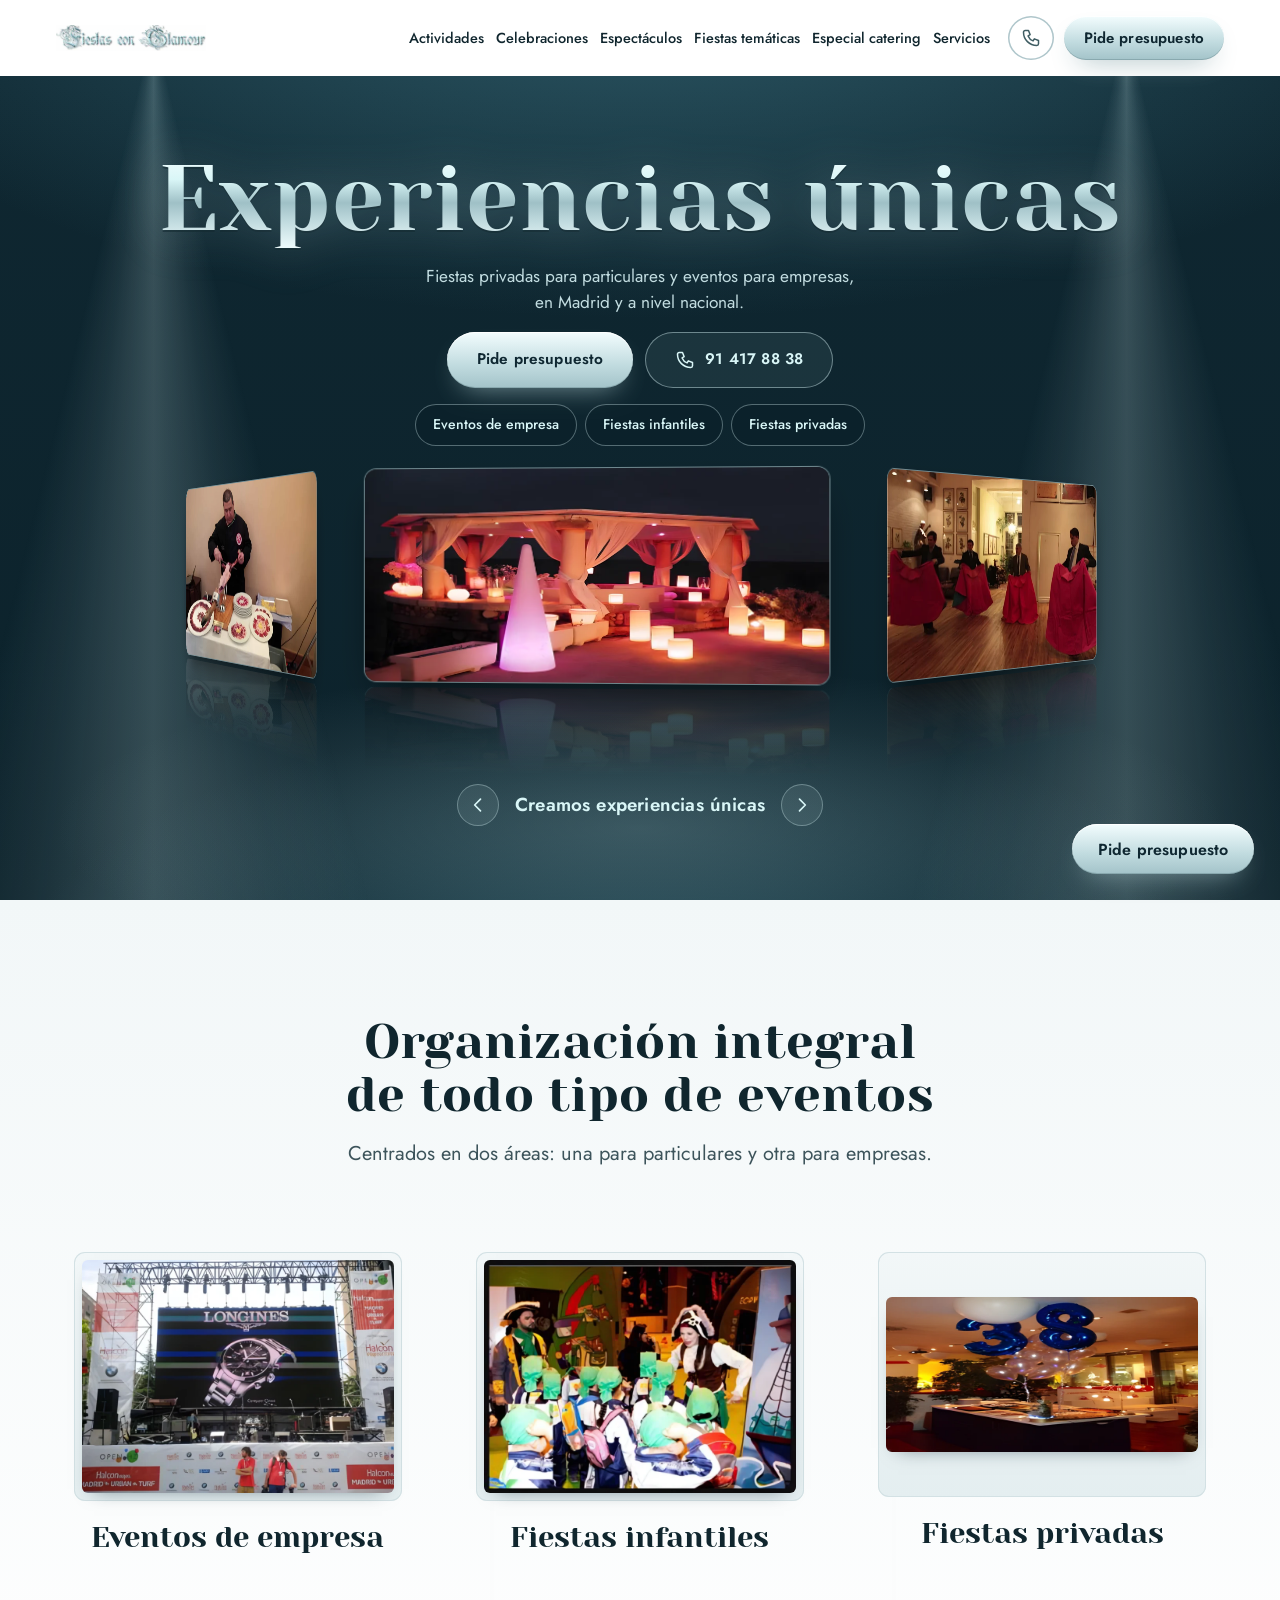
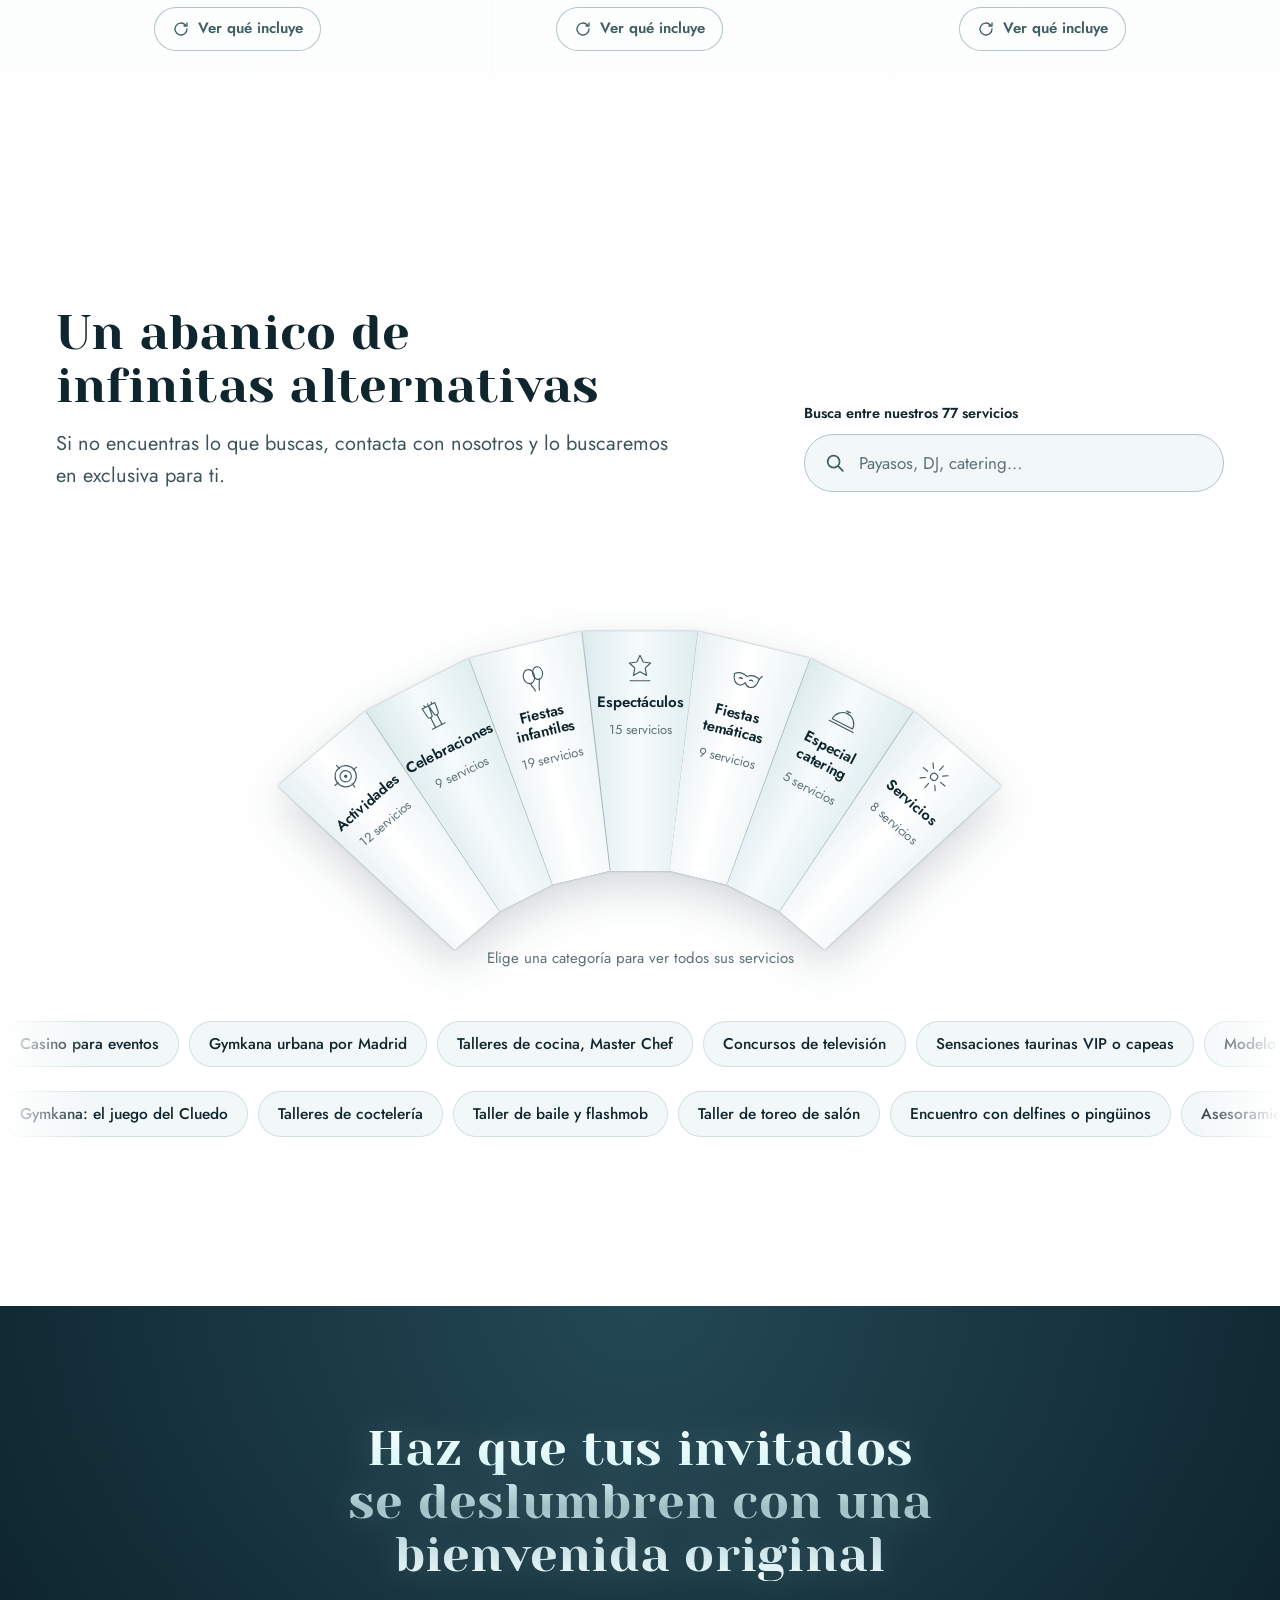
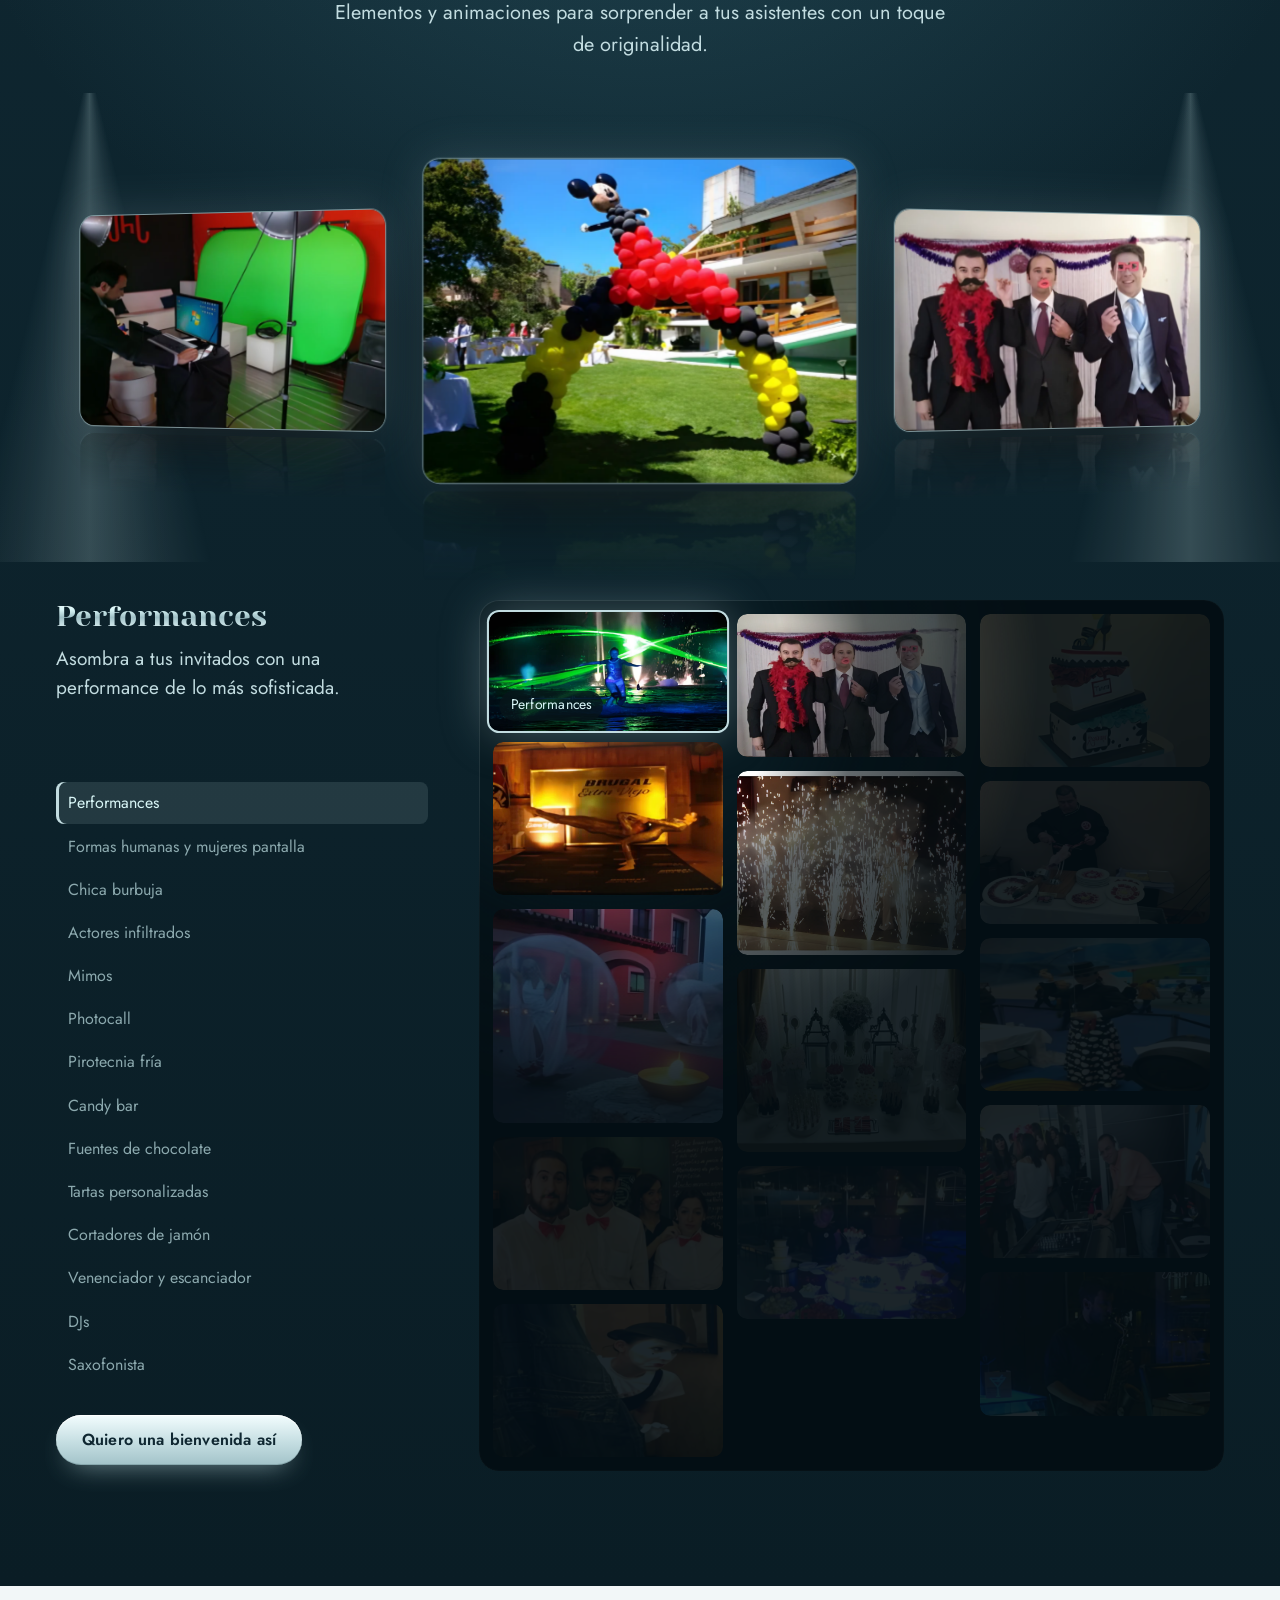
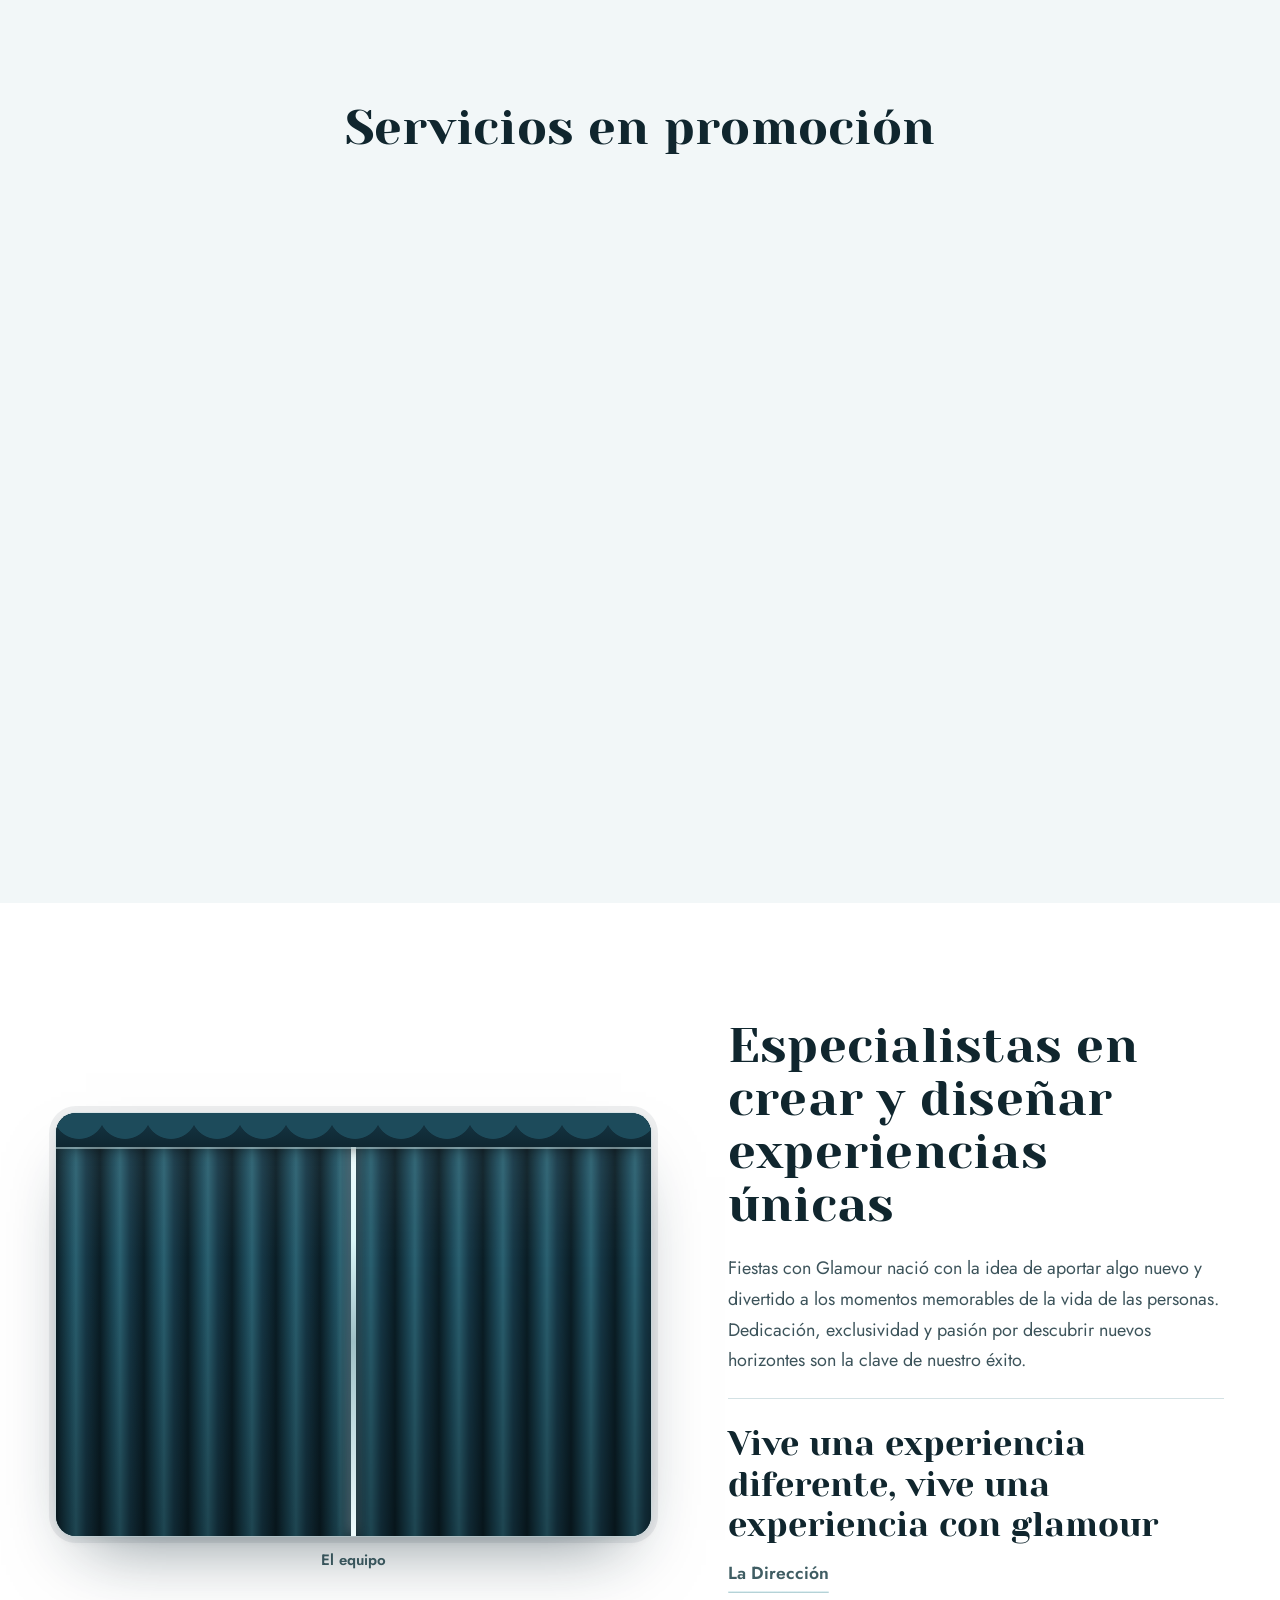
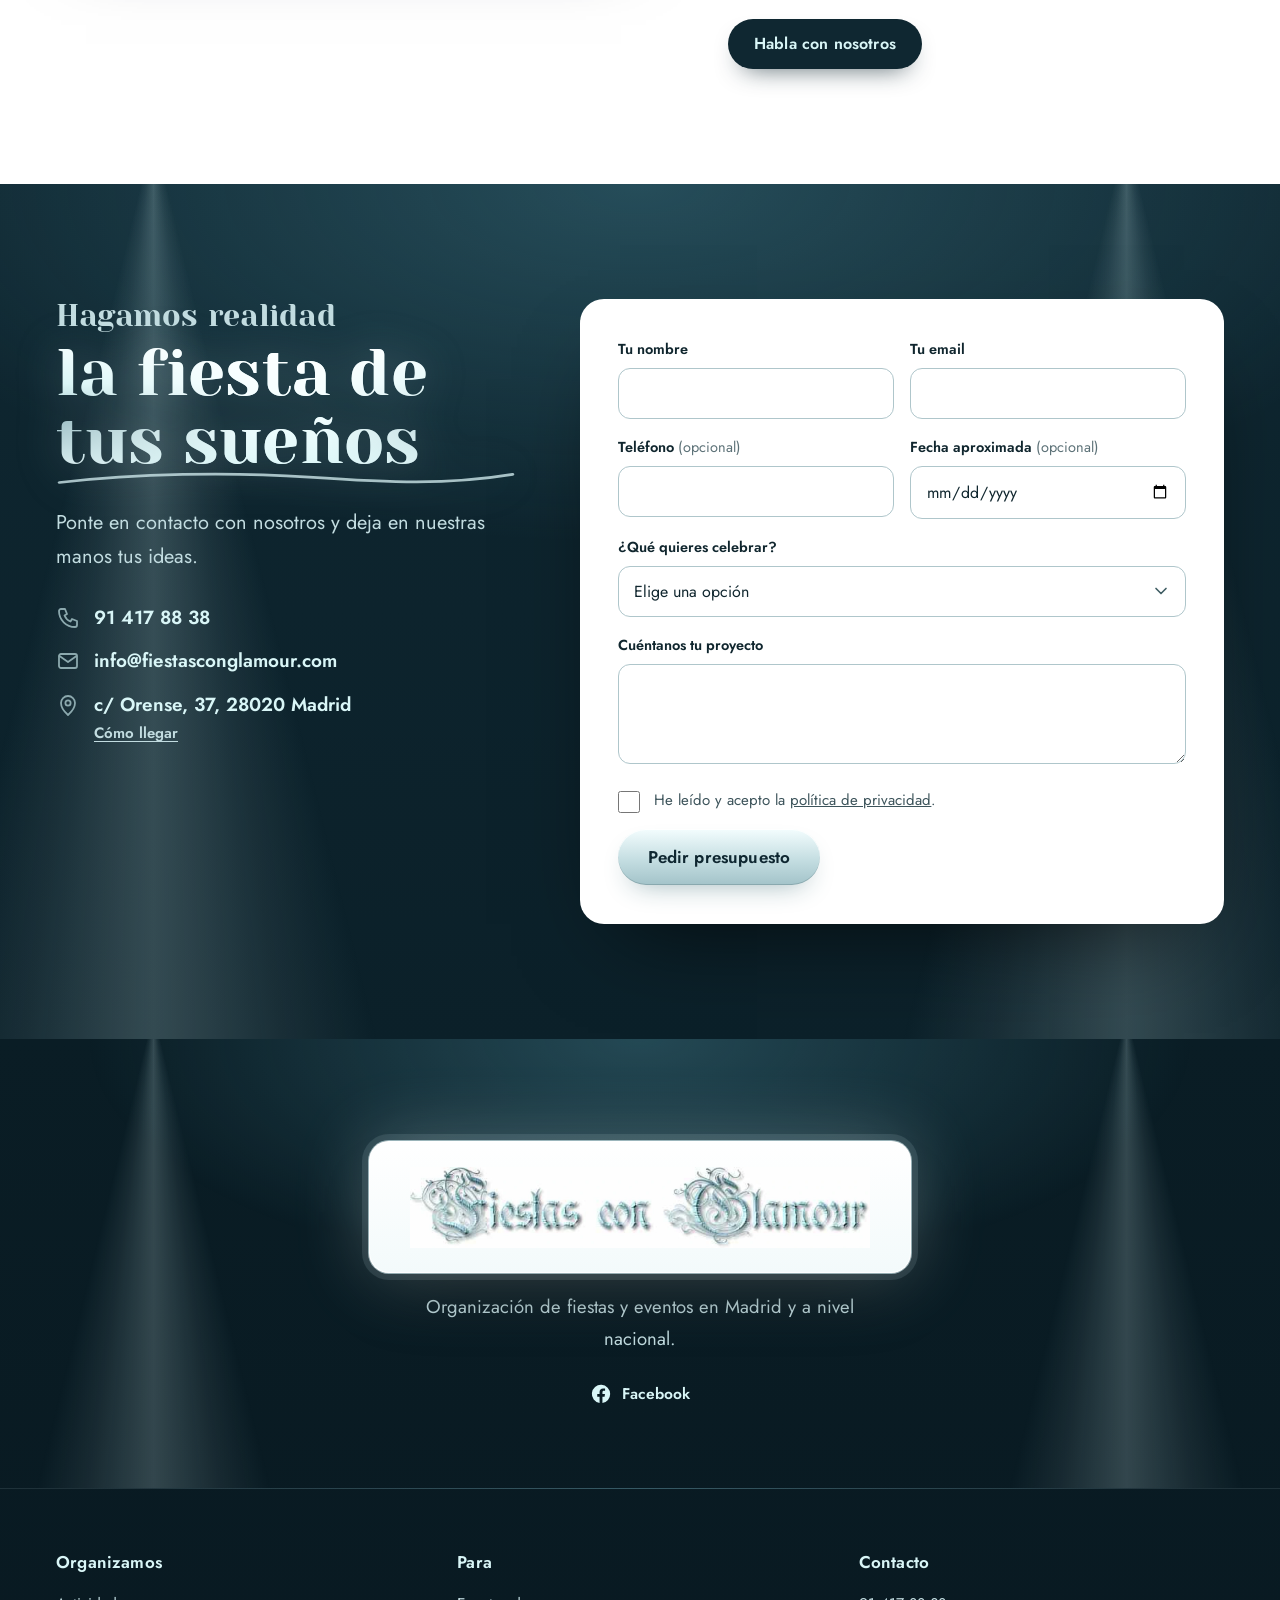
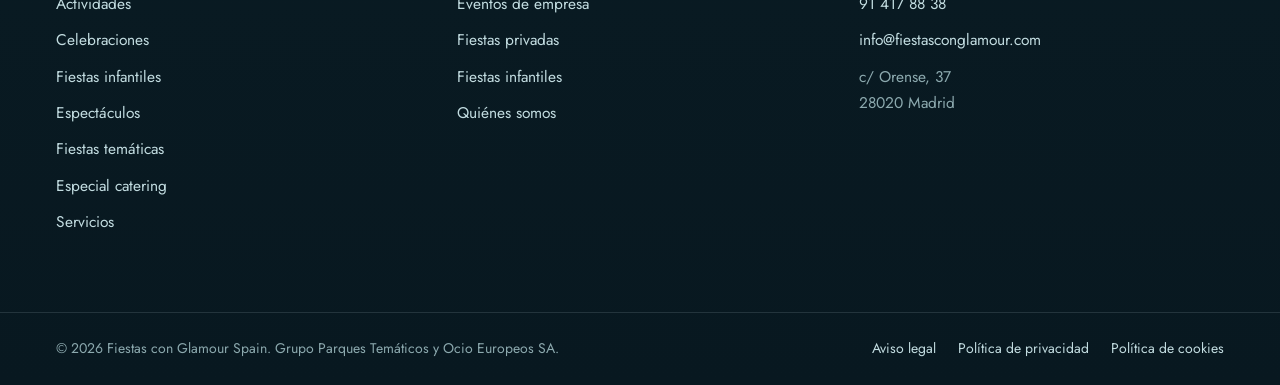
==== commit be091ae2: "feat: homepage v3 — fuente legible, más animación y fotos con IA Correcciones de Juan a la v2: - Tit" ====
--- a/prototype/index.html
+++ b/prototype/index.html
@@ -12,7 +12,7 @@
 <meta property="og:locale" content="es_ES">
 <meta property="og:title" content="Fiestas con Glamour — Experiencias únicas">
 <meta property="og:description" content="Fiestas privadas para particulares y eventos para empresas, en Madrid y a nivel nacional.">
-<link rel="preload" href="assets/fonts/limelight.woff2" as="font" type="font/woff2" crossorigin>
+<link rel="preload" href="assets/fonts/yeseva-one.woff2" as="font" type="font/woff2" crossorigin>
 <link rel="preload" href="assets/fonts/jost.woff2" as="font" type="font/woff2" crossorigin>
 <link rel="stylesheet" href="assets/css/global.css">
 <link rel="stylesheet" href="assets/css/home.css">
@@ -169,6 +169,7 @@
   </div>
 </section>
 
+<!-- @bloque invitaciones -->
 <!-- =================================================================
      SUS TRES COLUMNAS · tres invitaciones con las fotos de su home.
      Se inclinan con el ratón y se dan la vuelta para ver qué incluyen.
@@ -182,6 +183,7 @@
 
     <div class="mesa">
       <article class="invitacion" data-publico="empresas" style="--i:0;--r0:-9deg">
+        <div class="sobre" aria-hidden="true"><span class="sobre__cuerpo"></span><span class="sobre__solapa"></span><span class="sobre__sello"></span></div>
         <div class="invitacion__inclina">
           <div class="invitacion__giro">
             <div class="invitacion__cara invitacion__cara--frente">
@@ -189,6 +191,7 @@
               <h3 class="invitacion__t">Eventos de empresa</h3>
               <span class="invitacion__adorno" aria-hidden="true"></span>
               <button class="invitacion__girar" type="button" aria-expanded="false"><svg aria-hidden="true"><use href="#i-girar"/></svg>Ver qué incluye</button>
+              <span class="invitacion__destello" aria-hidden="true"></span>
             </div>
             <div class="invitacion__cara invitacion__cara--dorso">
               <h3 class="invitacion__t">Eventos de empresa</h3>
@@ -208,6 +211,7 @@
       </article>
 
       <article class="invitacion" data-publico="infantiles" style="--i:1;--r0:4deg">
+        <div class="sobre" aria-hidden="true"><span class="sobre__cuerpo"></span><span class="sobre__solapa"></span><span class="sobre__sello"></span></div>
         <div class="invitacion__inclina">
           <div class="invitacion__giro">
             <div class="invitacion__cara invitacion__cara--frente">
@@ -215,6 +219,7 @@
               <h3 class="invitacion__t">Fiestas infantiles</h3>
               <span class="invitacion__adorno" aria-hidden="true"></span>
               <button class="invitacion__girar" type="button" aria-expanded="false"><svg aria-hidden="true"><use href="#i-girar"/></svg>Ver qué incluye</button>
+              <span class="invitacion__destello" aria-hidden="true"></span>
             </div>
             <div class="invitacion__cara invitacion__cara--dorso">
               <h3 class="invitacion__t">Fiestas infantiles</h3>
@@ -234,6 +239,7 @@
       </article>
 
       <article class="invitacion" data-publico="privadas" style="--i:2;--r0:10deg">
+        <div class="sobre" aria-hidden="true"><span class="sobre__cuerpo"></span><span class="sobre__solapa"></span><span class="sobre__sello"></span></div>
         <div class="invitacion__inclina">
           <div class="invitacion__giro">
             <div class="invitacion__cara invitacion__cara--frente">
@@ -241,6 +247,7 @@
               <h3 class="invitacion__t">Fiestas privadas</h3>
               <span class="invitacion__adorno" aria-hidden="true"></span>
               <button class="invitacion__girar" type="button" aria-expanded="false"><svg aria-hidden="true"><use href="#i-girar"/></svg>Ver qué incluye</button>
+              <span class="invitacion__destello" aria-hidden="true"></span>
             </div>
             <div class="invitacion__cara invitacion__cara--dorso">
               <h3 class="invitacion__t">Fiestas privadas</h3>
@@ -261,6 +268,7 @@
     </div>
   </div>
 </section>
+<!-- /@bloque invitaciones -->
 
 <!-- =================================================================
      ABANICO · un abanico de verdad con sus siete categorías, que se
@@ -495,6 +503,7 @@
   </div>
 </section>
 
+<!-- @bloque ideas -->
 <!-- =================================================================
      IDEAS ORIGINALES · un escenario a oscuras con un foco. La luz
      sigue al cursor; si nadie la mueve, recorre las 14 ideas sola.
@@ -506,7 +515,36 @@
       <h2 id="ideas-t" class="titulo titulo--metal">Haz que tus invitados se deslumbren con una bienvenida original</h2>
       <p class="cabecera__entrada">Elementos y animaciones para sorprender a tus asistentes con un toque de originalidad.</p>
     </header>
-    <div class="pelicula pelicula--ideas"><img src="assets/img/cinta-ideas.webp" alt="Photocall con croma, arco de globos y actores con bigotes y boas" width="1720" height="300" loading="lazy"></div>
+    <!-- Las tres fotos de su banner, enteras y a mayor resolución, en escena -->
+    <div class="triptico" role="group" aria-label="Tres ideas de su portada">
+      <div class="escena__focos escena__focos--suave" aria-hidden="true"><i class="foco foco--izq"></i><i class="foco foco--der"></i></div>
+      <div class="triptico__escena">
+        <figure class="triptico__foto" style="--p:-1;--i:0">
+          <div class="triptico__mueve">
+            <button type="button" class="triptico__btn" data-titulo="Photocall con croma" data-texto="Un photocall para fiestas o eventos es de lo más divertido que puedes contratar hoy en día." data-href="http://www.fiestasconglamour.com/servicios-bodas-eventos-fiestas-madrid/ideas-originales/" data-ver="Ver ideas originales">
+              <img src="assets/img/idea-croma.webp" alt="Montaje de un photocall con croma verde, foco con paraguas y técnico con portátil" width="800" height="500" loading="lazy">
+            </button>
+          </div>
+          <figcaption>Photocall con croma</figcaption>
+        </figure>
+        <figure class="triptico__foto triptico__foto--centro" style="--p:0;--i:1">
+          <div class="triptico__mueve">
+            <button type="button" class="triptico__btn" data-titulo="Decoración con globos" data-texto="Una decoración con globos es cada día más demandada por su belleza y estilo: hará que tu espacio aumente de glamour y vistosidad." data-href="http://www.fiestasconglamour.com/servicios-bodas-eventos-fiestas-madrid/decoracion/" data-ver="Ver decoración">
+              <img src="assets/img/idea-globos.webp" alt="Arco de globos rojos, negros y amarillos coronado por un Mickey de globos en un jardín" width="800" height="600" loading="lazy">
+            </button>
+          </div>
+          <figcaption>Decoración con globos</figcaption>
+        </figure>
+        <figure class="triptico__foto" style="--p:1;--i:2">
+          <div class="triptico__mueve">
+            <button type="button" class="triptico__btn" data-titulo="Photocall" data-texto="Te llevamos todo el atrezzo necesario para que puedas disfrazarte y hacerte fotos con tus invitados." data-href="http://www.fiestasconglamour.com/servicios-bodas-eventos-fiestas-madrid/ideas-originales/" data-ver="Ver ideas originales">
+              <img src="assets/img/idea-photocall.webp" alt="Invitados con bigotes, labios y boa de plumas posando en el photocall" width="800" height="500" loading="lazy">
+            </button>
+          </div>
+          <figcaption>Photocall con atrezo</figcaption>
+        </figure>
+      </div>
+    </div>
 
     <div class="ideas__grid">
       <div class="programa">
@@ -555,78 +593,117 @@
     </div>
   </div>
 </section>
-
+<!-- /@bloque ideas -->
+
+<!-- @bloque promo -->
 <!-- =================================================================
-     SERVICIOS EN PROMOCIÓN · sus tres banners de la home, enteros,
-     montados como tiras de película.
+     SERVICIOS EN PROMOCIÓN · una cartelera de estreno. Sus tres
+     promociones, como carteles con marco de bombillas; dentro, las
+     fotos originales de cada banner de su home pasan una a una.
      ================================================================= -->
 <section class="seccion promo" id="promocion" aria-labelledby="promo-t">
   <div class="env">
-    <header class="cabecera">
+    <header class="cabecera cabecera--centro">
       <h2 id="promo-t" class="titulo">Servicios en promoción</h2>
     </header>
-    <div class="carretes">
-      <article class="carrete" style="--i:0">
-        <div class="pelicula"><img src="assets/img/cinta-animaciones.webp" alt="Animadores con niños en fiestas infantiles: pintacaras, piratas y Minnie" width="1720" height="300" loading="lazy"></div>
-        <div class="carrete__info">
-          <h3 class="carrete__t"><a href="http://www.fiestasconglamour.com/celebraciones/fiestas-cumpleanos-infantiles-madrid/animaciones-y-actividades-fiestas-cumpleanos-infantiles/">Animaciones fiestas infantiles</a></h3>
+    <div class="cartelera">
+      <article class="cartel" style="--i:0">
+        <span class="cartel__bombillas" aria-hidden="true"></span>
+        <span class="cartel__luz" aria-hidden="true"></span>
+        <div class="cartel__pantalla">
+          <div class="pase" data-pase>
+            <img class="pase__foto" src="assets/img/promo-pintacaras.webp" alt="Animadora disfrazada de Minnie pintando la cara a un niño" width="800" height="600" loading="lazy">
+            <img class="pase__foto" src="assets/img/promo-animador.webp" alt="Animador con chistera y poncho jugando con niños" width="800" height="600" loading="lazy">
+            <img class="pase__foto" src="assets/img/promo-piratas.webp" alt="Fiesta pirata: un animador lee un mapa rodeado de niños con pañuelos verdes" width="800" height="600" loading="lazy">
+            <img class="pase__foto" src="assets/img/promo-minnie.webp" alt="Animadora de Minnie bailando con niños en un jardín" width="900" height="600" loading="lazy">
+          </div>
+          <span class="sello" aria-hidden="true">Promoción</span>
+        </div>
+        <div class="cartel__info">
+          <h3 class="cartel__t"><a href="http://www.fiestasconglamour.com/celebraciones/fiestas-cumpleanos-infantiles-madrid/animaciones-y-actividades-fiestas-cumpleanos-infantiles/">Animaciones fiestas infantiles</a></h3>
           <p>Nuestras animaciones y actividades están muy pensadas para los reyes de la casa.</p>
-          <div class="carrete__acciones">
-            <a class="boton boton--noche" href="#contacto" data-asunto="Cumpleaños infantil">Pide presupuesto</a>
-            <a class="enlace" href="http://www.fiestasconglamour.com/celebraciones/fiestas-cumpleanos-infantiles-madrid/animaciones-y-actividades-fiestas-cumpleanos-infantiles/">Ver animaciones</a>
-          </div>
-        </div>
-        <span class="sello" aria-hidden="true">Promoción</span>
+          <div class="cartel__acciones">
+            <a class="boton boton--hielo" href="#contacto" data-asunto="Cumpleaños infantil">Pide presupuesto</a>
+            <a class="enlace enlace--claro" href="http://www.fiestasconglamour.com/celebraciones/fiestas-cumpleanos-infantiles-madrid/animaciones-y-actividades-fiestas-cumpleanos-infantiles/">Ver animaciones</a>
+          </div>
+        </div>
       </article>
-      <article class="carrete carrete--destacado" style="--i:1">
-        <div class="pelicula"><img src="assets/img/cinta-djs.webp" alt="DJs pinchando en escenarios y fiestas privadas" width="1720" height="300" loading="lazy"></div>
-        <div class="carrete__info">
-          <h3 class="carrete__t"><a href="http://www.fiestasconglamour.com/agencias-organizacion-espectaculos-madrid/musica-bodas-fiestas-eventos-empresas/djs-de-musica/">DJs para bodas, fiestas y eventos</a></h3>
-          <p class="precio"><span class="precio__n">325 €</span><span class="precio__d">la sesión, hasta 4 horas, con el equipo de música</span></p>
-          <div class="carrete__acciones">
-            <a class="boton boton--noche" href="#contacto" data-asunto="Boda">Reserva tu DJ</a>
-            <a class="enlace" href="http://www.fiestasconglamour.com/agencias-organizacion-espectaculos-madrid/musica-bodas-fiestas-eventos-empresas/djs-de-musica/">Ver la oferta</a>
-          </div>
-        </div>
-        <span class="sello" aria-hidden="true">Promoción</span>
+      <article class="cartel cartel--estreno" style="--i:1">
+        <span class="cartel__bombillas" aria-hidden="true"></span>
+        <span class="cartel__luz" aria-hidden="true"></span>
+        <div class="cartel__pantalla">
+          <div class="pase" data-pase>
+            <img class="pase__foto" src="assets/img/promo-dj-escenario.webp" alt="Escenario con pantalla de luces y equipo de DJ" width="780" height="450" loading="lazy">
+            <img class="pase__foto" src="assets/img/promo-dj-mesa.webp" alt="DJ pinchando en la mesa de mezclas de un salón" width="921" height="450" loading="lazy">
+            <img class="pase__foto" src="assets/img/idea-dj.webp" alt="DJ con auriculares pinchando junto a los invitados de una fiesta privada" width="600" height="400" loading="lazy">
+          </div>
+          <span class="sello" aria-hidden="true">Promoción</span>
+        </div>
+        <div class="cartel__info">
+          <h3 class="cartel__t"><a href="http://www.fiestasconglamour.com/agencias-organizacion-espectaculos-madrid/musica-bodas-fiestas-eventos-empresas/djs-de-musica/">DJs para bodas, fiestas y eventos</a></h3>
+          <p class="entrada"><span class="entrada__n">325 €</span><span class="entrada__d">la sesión, hasta 4 horas, con el equipo de música</span></p>
+          <div class="cartel__acciones">
+            <a class="boton boton--hielo" href="#contacto" data-asunto="Boda">Reserva tu DJ</a>
+            <a class="enlace enlace--claro" href="http://www.fiestasconglamour.com/agencias-organizacion-espectaculos-madrid/musica-bodas-fiestas-eventos-empresas/djs-de-musica/">Ver la oferta</a>
+          </div>
+        </div>
       </article>
-      <article class="carrete" style="--i:2">
-        <div class="pelicula"><img src="assets/img/cinta-grupos.webp" alt="Mariachis, grupo de rock y tuna en fiestas y eventos" width="1720" height="300" loading="lazy"></div>
-        <div class="carrete__info">
-          <h3 class="carrete__t"><a href="http://www.fiestasconglamour.com/agencias-organizacion-espectaculos-madrid/musica-bodas-fiestas-eventos-empresas/">Grupos de música para fiestas y eventos</a></h3>
+      <article class="cartel" style="--i:2">
+        <span class="cartel__bombillas" aria-hidden="true"></span>
+        <span class="cartel__luz" aria-hidden="true"></span>
+        <div class="cartel__pantalla">
+          <div class="pase" data-pase>
+            <img class="pase__foto" src="assets/img/promo-mariachis.webp" alt="Cuatro mariachis con traje charro y sus instrumentos" width="800" height="520" loading="lazy">
+            <img class="pase__foto" src="assets/img/promo-rock.webp" alt="Grupo de rock tocando en directo en un local" width="800" height="482" loading="lazy">
+            <img class="pase__foto" src="assets/img/promo-tuna.webp" alt="Tunos con capa cantando y tocando en un restaurante" width="800" height="600" loading="lazy">
+          </div>
+          <span class="sello" aria-hidden="true">Promoción</span>
+        </div>
+        <div class="cartel__info">
+          <h3 class="cartel__t"><a href="http://www.fiestasconglamour.com/agencias-organizacion-espectaculos-madrid/musica-bodas-fiestas-eventos-empresas/">Grupos de música para fiestas y eventos</a></h3>
           <p>Pon una banda sonora para que tus invitados se diviertan al máximo.</p>
-          <div class="carrete__acciones">
-            <a class="boton boton--noche" href="#contacto" data-asunto="Evento de empresa">Pide presupuesto</a>
-            <a class="enlace" href="http://www.fiestasconglamour.com/agencias-organizacion-espectaculos-madrid/musica-bodas-fiestas-eventos-empresas/">Ver grupos</a>
-          </div>
-        </div>
-        <span class="sello" aria-hidden="true">Promoción</span>
+          <div class="cartel__acciones">
+            <a class="boton boton--hielo" href="#contacto" data-asunto="Evento de empresa">Pide presupuesto</a>
+            <a class="enlace enlace--claro" href="http://www.fiestasconglamour.com/agencias-organizacion-espectaculos-madrid/musica-bodas-fiestas-eventos-empresas/">Ver grupos</a>
+          </div>
+        </div>
       </article>
     </div>
   </div>
 </section>
-
+<!-- /@bloque promo -->
+
+<!-- @bloque nosotros -->
 <!-- =================================================================
      QUIÉNES SOMOS · su página /bienvenida/, en corto.
      ================================================================= -->
 <section class="seccion nosotros" id="nosotros" aria-labelledby="nos-t">
   <div class="env nosotros__env">
-    <figure class="nosotros__foto">
-      <img src="assets/img/equipo.webp" alt="El equipo de Fiestas con Glamour" width="800" height="500" loading="lazy">
+    <!-- El equipo, en escena: el telón se abre al llegar -->
+    <figure class="escenario">
+      <div class="escenario__boca">
+        <span class="escenario__luz" aria-hidden="true"></span>
+        <div class="escenario__foto"><img src="assets/img/equipo.webp" alt="El equipo de Fiestas con Glamour" width="800" height="500" loading="lazy"></div>
+        <span class="telon telon--izq" aria-hidden="true"></span>
+        <span class="telon telon--der" aria-hidden="true"></span>
+        <span class="escenario__bambalina" aria-hidden="true"></span>
+      </div>
       <figcaption>El equipo</figcaption>
     </figure>
     <div class="nosotros__texto">
       <h2 id="nos-t" class="titulo">Especialistas en crear y diseñar experiencias únicas</h2>
       <p>Fiestas con Glamour nació con la idea de aportar algo nuevo y divertido a los momentos memorables de la vida de las personas. Dedicación, exclusividad y pasión por descubrir nuevos horizontes son la clave de nuestro éxito.</p>
       <blockquote class="cita">
-        <p>Vive una experiencia diferente, vive una experiencia con glamour</p>
-        <footer>La Dirección</footer>
+        <p class="cita__frase">Vive una experiencia diferente, vive una experiencia con glamour</p>
+        <footer><span class="cita__firma">La Dirección</span></footer>
       </blockquote>
       <a class="boton boton--noche" href="#contacto">Habla con nosotros</a>
     </div>
   </div>
 </section>
-
+<!-- /@bloque nosotros -->
+
+<!-- @bloque contacto -->
 <!-- =================================================================
      CONTACTO · de noche, como el final de la fiesta.
      ================================================================= -->
@@ -634,7 +711,10 @@
   <div class="escena__focos escena__focos--suave" aria-hidden="true"><i class="foco foco--izq"></i><i class="foco foco--der"></i></div>
   <div class="env contacto__env">
     <div class="contacto__info">
-      <h2 id="con-t" class="titulo titulo--metal">Hagamos realidad la fiesta de tus sueños</h2>
+      <h2 id="con-t" class="titulo contacto__t">
+        <span class="contacto__pre">Hagamos realidad</span>
+        <em class="suenos">la fiesta de tus sueños<span class="suenos__brillo" aria-hidden="true"><span>la fiesta de tus sueños</span></span><svg class="suenos__trazo" viewBox="0 0 400 22" preserveAspectRatio="none" aria-hidden="true"><path d="M3 15C70 5 150 3 220 9s120 9 177-3" fill="none" stroke="currentColor" stroke-width="3" stroke-linecap="round"/></svg><i class="suenos__chispa" aria-hidden="true"></i><i class="suenos__chispa" aria-hidden="true"></i><i class="suenos__chispa" aria-hidden="true"></i><i class="suenos__chispa" aria-hidden="true"></i></em>
+      </h2>
       <p class="contacto__entrada">Ponte en contacto con nosotros y deja en nuestras manos tus ideas.</p>
       <ul class="datos">
         <li><svg aria-hidden="true"><use href="#i-tel"/></svg><a href="tel:+34914178838">91 417 88 38</a></li>
@@ -716,16 +796,23 @@
     </form>
   </div>
 </section>
+<!-- /@bloque contacto -->
 
 </main>
 
+<!-- @bloque pie -->
 <footer class="pie oscuro">
+  <!-- Su nombre, en grande: la placa con su logo bajo dos focos -->
+  <div class="pie__marquesina">
+    <div class="escena__focos escena__focos--suave" aria-hidden="true"><i class="foco foco--izq"></i><i class="foco foco--der"></i></div>
+    <a class="pie__placa" href="#inicio">
+      <img src="assets/img/logo-original.webp" alt="Fiestas con Glamour, volver al inicio" width="1342" height="236" loading="lazy">
+      <span class="pie__destello" aria-hidden="true"></span>
+    </a>
+    <p class="pie__lema">Organización de fiestas y eventos en Madrid y a nivel nacional.</p>
+    <a class="pie__red" href="https://www.facebook.com/fiestasconglamour" rel="noopener"><svg aria-hidden="true"><use href="#i-fb"/></svg>Facebook</a>
+  </div>
   <div class="env pie__env">
-    <div class="pie__marca">
-      <span class="pie__placa"><img src="assets/img/logo-original.webp" alt="Fiestas con Glamour" width="1342" height="236" loading="lazy"></span>
-      <p>Organización de fiestas y eventos en Madrid y a nivel nacional.</p>
-      <a class="pie__red" href="https://www.facebook.com/fiestasconglamour" rel="noopener"><svg aria-hidden="true"><use href="#i-fb"/></svg>Facebook</a>
-    </div>
     <nav class="pie__col" aria-label="Catálogo">
       <h2 class="pie__t">Organizamos</h2>
       <ul>
@@ -765,6 +852,7 @@
     </ul>
   </div>
 </footer>
+<!-- /@bloque pie -->
 
 <!-- Visor: la foto pulsada vuela desde donde estaba -->
 <div class="visor" id="visor" hidden role="dialog" aria-modal="true" aria-labelledby="visor-t">
--- a/prototype/assets/css/global.css
+++ b/prototype/assets/css/global.css
@@ -12,8 +12,8 @@
    ===================================================================== */
 
 @font-face{
-  font-family:'Limelight';
-  src:url('../fonts/limelight.woff2') format('woff2');
+  font-family:'Yeseva One';
+  src:url('../fonts/yeseva-one.woff2') format('woff2');
   font-weight:400;
   font-display:swap;
 }
@@ -55,7 +55,7 @@
   --sombra-2-c:0 2px 4px rgba(15,39,49,.06),0 18px 40px -20px rgba(15,39,49,.38);
   --sombra-3:0 4px 10px rgba(15,39,49,.08),0 34px 70px -30px rgba(15,39,49,.55);
 
-  --display:'Limelight','Poiret One',Georgia,serif;
+  --display:'Yeseva One',Georgia,serif;
   --cuerpo:'Jost',system-ui,-apple-system,'Segoe UI',Arial,sans-serif;
 
   /* Movimiento. Regla del taller: solo transform y opacity.
@@ -110,7 +110,7 @@
 .env{width:100%;max-width:var(--env);margin-inline:auto;padding-inline:var(--margen)}
 .seccion{position:relative;padding-block:var(--sec);overflow-x:clip}
 
-/* ---------- Títulos: Limelight, rótulo de estreno ---------- */
+/* ---------- Títulos: Yeseva One, glamour que se lee a la primera ---------- */
 .titulo{
   font-family:var(--display);font-weight:400;
   font-size:clamp(32px,2.6vw + 16px,58px);line-height:1.08;letter-spacing:.005em;
@@ -219,7 +219,7 @@
 .mega__t{font-family:var(--display);font-size:32px;line-height:1.08;color:var(--tinta)}
 .mega__lema{font-size:16px;line-height:1.5;color:var(--texto);margin:12px 0 18px}
 .mega__grupos{display:grid;gap:24px}
-.mega__grupo-t{font-family:var(--display);font-size:19px;color:var(--sombra-2);margin-bottom:6px}
+.mega__grupo-t{font-family:var(--cuerpo);font-weight:600;font-size:16px;color:var(--sombra-2);margin-bottom:6px}
 .mega__lista{columns:3 200px;column-gap:28px}
 .mega__lista li{break-inside:avoid}
 .mega__lista a{position:relative;isolation:isolate;display:block;padding:7px 10px;margin-inline:-10px;border-radius:8px;font-size:15px;line-height:1.35;color:var(--tinta);text-decoration:none}
@@ -261,20 +261,49 @@
 .visor__cerrar svg{width:24px;height:24px}
 @media (max-height:520px){.visor__foto img{max-height:56vh}.visor__d{display:none}}
 
+/* @bloque pie */
 /* =====================================================================
    PIE
    ===================================================================== */
-.pie{background:linear-gradient(180deg,var(--noche-3),#081820);padding:clamp(60px,7vw,92px) 0 0;font-size:15.5px;color:var(--azul)}
-.pie__env{display:grid;gap:40px}
+.pie{background:linear-gradient(180deg,var(--noche-3),#081820);padding:0;font-size:15.5px;color:var(--azul)}
+/* Marquesina: su logo en grande, en una placa de nácar iluminada */
+.pie__marquesina{
+  position:relative;isolation:isolate;overflow:hidden;
+  display:flex;flex-direction:column;align-items:center;gap:18px;text-align:center;
+  padding:clamp(64px,8vw,104px) var(--margen) clamp(48px,6vw,72px);
+  background:radial-gradient(60% 75% at 50% 0%,rgba(72,134,151,.42) 0%,transparent 72%);
+  border-bottom:1px solid rgba(194,220,224,.12);
+}
+.pie__marquesina .escena__focos{z-index:-1}
+.pie__placa{
+  position:relative;isolation:isolate;overflow:hidden;display:block;
+  padding:clamp(16px,2vw,26px) clamp(24px,3.2vw,46px);border-radius:20px;
+  background:linear-gradient(180deg,#FFFFFF 0%,#F3FAFB 100%);
+  box-shadow:inset 0 0 0 1px rgba(255,255,255,.9),0 0 0 1px rgba(194,220,224,.7),0 0 0 7px rgba(194,220,224,.12),
+             0 0 70px rgba(194,220,224,.32),0 34px 70px -34px rgba(0,0,0,.85);
+  transition:transform .4s var(--muelle);
+}
+.pie__placa img{width:clamp(250px,36vw,500px)}
+.pie__destello{position:absolute;inset:0;pointer-events:none;overflow:hidden;border-radius:inherit}
+.pie__destello::before{
+  content:'';position:absolute;top:-20%;bottom:-20%;left:-35%;width:30%;
+  background:linear-gradient(100deg,transparent 0%,rgba(194,220,224,.0) 20%,rgba(255,255,255,.85) 50%,rgba(194,220,224,0) 80%,transparent 100%);
+  transform:translateX(-40%) skewX(-12deg);animation:destelloPlaca 7s cubic-bezier(.45,.05,.35,1) 1.5s infinite;
+}
+@keyframes destelloPlaca{0%{transform:translateX(-40%) skewX(-12deg)}30%,100%{transform:translateX(560%) skewX(-12deg)}}
+@media (hover:hover){.pie__placa:hover{transform:translateY(-5px) scale(1.025)}}
+.pie__placa:active{transform:scale(.985)}
+.pie__placa:focus-visible{outline-offset:6px;border-radius:20px}
+.pie__lema{max-width:40ch;font-size:clamp(16px,.4vw + 14.5px,18.5px);color:var(--hielo)}
+.pie__red{display:inline-flex;align-items:center;gap:10px;min-height:44px;color:var(--brillo);text-decoration:none;font-weight:600;transition:transform .22s var(--muelle)}
+.pie__red svg{width:22px;height:22px}
+@media (hover:hover){.pie__red:hover{transform:translateY(-2px)}}
+.pie__red:active{transform:scale(.97)}
+.fuera .pie__destello::before{animation-play-state:paused}
+.quieto .pie__destello{display:none}
+.pie__env{display:grid;gap:36px;padding-top:clamp(44px,5vw,64px)}
 @media (min-width:760px){.pie__env{grid-template-columns:repeat(3,1fr)}}
-@media (min-width:1100px){.pie__env{grid-template-columns:1.5fr 1fr 1fr 1fr}}
-@media (min-width:760px) and (max-width:1099px){.pie__marca{grid-column:1/-1}}
-.pie__placa{display:inline-block;padding:12px 18px;border-radius:12px;background:#fff;box-shadow:0 0 0 1px rgba(194,220,224,.4)}
-.pie__placa img{width:200px}
-.pie__marca p{margin-top:18px;max-width:30ch;color:var(--hielo)}
-.pie__red{display:inline-flex;align-items:center;gap:10px;margin-top:16px;color:var(--brillo);text-decoration:none;font-weight:600}
-.pie__red svg{width:22px;height:22px}
-.pie__t{font-family:var(--display);font-size:20px;color:var(--brillo)!important;margin-bottom:14px}
+.pie__t{font-family:var(--cuerpo);font-weight:600;font-size:17px;letter-spacing:.01em;color:var(--brillo)!important;margin-bottom:14px}
 .pie__col li{padding:5px 0}
 .pie__col a,.pie__legal a{position:relative;color:var(--hielo);text-decoration:none}
 .pie__col a::after,.pie__legal a::after{content:'';position:absolute;left:0;right:0;bottom:-2px;height:1px;background:currentColor;transform:scaleX(0);transform-origin:0 50%;transition:transform .25s var(--ease)}
@@ -282,6 +311,8 @@
 .pie__legal{display:flex;flex-wrap:wrap;justify-content:space-between;gap:12px 28px;margin-top:clamp(44px,6vw,72px);padding-block:24px calc(24px + env(safe-area-inset-bottom));border-top:1px solid rgba(194,220,224,.14);font-size:14px}
 .pie__legal ul{display:flex;flex-wrap:wrap;gap:8px 22px}
 @media (max-width:899px){.pie__legal{padding-bottom:calc(96px + env(safe-area-inset-bottom))}}
+
+/* /@bloque pie */
 
 /* ---------- Presupuesto siempre a mano ----------
    Escritorio: botón flotante. Móvil: barra fija. Aparecen al dejar
--- a/prototype/assets/css/home.css
+++ b/prototype/assets/css/home.css
@@ -25,7 +25,7 @@
 }
 .escena__texto{display:flex;flex-direction:column;align-items:center;gap:clamp(6px,1.8vh,20px)}
 
-/* El rótulo: Limelight con el acabado plateado de su logo */
+/* El rótulo: Yeseva One con el acabado plateado de su logo */
 .rotulo{
   --h1:clamp(34px,min(8.2vw,10.4vh),104px);   /* 104px: cabe en una línea dentro de --env */
   font-family:var(--display);font-weight:400;font-size:var(--h1);line-height:1.04;letter-spacing:.01em;
@@ -112,7 +112,7 @@
 .tiovivo__paso svg{width:20px;height:20px}
 @media (hover:hover){.tiovivo__paso:hover{transform:scale(1.08)}}
 .tiovivo__paso:active{transform:scale(.92)}
-.tiovivo__actual{min-width:16ch;font-family:var(--display);font-size:clamp(14px,min(1.1vw,2.2vh) + 6px,21px);color:var(--brillo)}
+.tiovivo__actual{min-width:16ch;font-weight:600;font-size:clamp(15px,min(1vw,2vh) + 6px,19px);letter-spacing:.01em;color:var(--brillo)}
 
 /* ---------- Encendido (una vez): focos → rótulo letra a letra →
    el resto → el tiovivo sube y empieza a girar ---------- */
@@ -162,6 +162,7 @@
   .tiovivo__escena{--w:min(30vw,48vh)}
 }
 
+/* @bloque invitaciones */
 /* =====================================================================
    SUS TRES COLUMNAS · tres invitaciones
    ===================================================================== */
@@ -234,6 +235,72 @@
 }
 .invitacion.inclinada .invitacion__brillo{opacity:1}
 .invitacion.destacada .invitacion__cara--frente{box-shadow:0 0 0 3px var(--hielo),var(--sombra-3)}
+
+/* ---------- Llegan en sobre (una vez, cuando se ven) ----------
+   Salta el sello, se abre la solapa (forrada de plata), el sobre baja y
+   se desvanece mientras la invitación sale. Solo transform y opacity. */
+.sobre{position:absolute;inset:0;z-index:6;display:none;pointer-events:none;perspective:1100px;transition:opacity .55s linear calc(2.05s + var(--i) * .18s),transform .9s var(--ease) calc(1.85s + var(--i) * .18s)}
+.js .sobre{display:block}
+.sobre__cuerpo{
+  position:absolute;inset:0;border-radius:18px;
+  background:
+    linear-gradient(to top right,transparent calc(50% - 1px),rgba(87,119,125,.32) 50%,transparent calc(50% + 1px)) left bottom/50% 64% no-repeat,
+    linear-gradient(to top left,transparent calc(50% - 1px),rgba(87,119,125,.32) 50%,transparent calc(50% + 1px)) right bottom/50% 64% no-repeat,
+    linear-gradient(180deg,#FFFFFF 0%,#EEF5F6 100%);
+  box-shadow:var(--sombra-3),inset 0 0 0 1px rgba(194,220,224,.9),inset 0 0 0 7px #fff,inset 0 0 0 8px rgba(194,220,224,.55);
+}
+.sobre__solapa{position:absolute;left:0;right:0;top:0;height:42%;transform-origin:50% 0;transform-style:preserve-3d;transition:transform .75s var(--giro) calc(1.25s + var(--i) * .18s),opacity .3s linear calc(1.6s + var(--i) * .18s)}
+.sobre__solapa::before,.sobre__solapa::after{
+  content:'';position:absolute;inset:0;border-radius:18px 18px 0 0;clip-path:polygon(0 0,100% 0,50% 100%);
+  backface-visibility:hidden;-webkit-backface-visibility:hidden;
+}
+.sobre__solapa::before{background:linear-gradient(180deg,#FFFFFF 0%,#FFFFFF 40%,#DCE9EC 100%)}
+.sobre__solapa::after{background:var(--metal);transform:rotateX(180deg)}
+.sobre__sello{
+  position:absolute;left:50%;top:42%;width:50px;height:50px;margin:-25px 0 0 -25px;border-radius:50%;
+  background:radial-gradient(circle at 35% 30%,#2E6273 0%,var(--noche) 72%);
+  box-shadow:0 0 0 2px rgba(194,220,224,.9),0 0 0 6px rgba(15,39,49,.12),0 8px 16px -6px rgba(15,39,49,.7);
+  transition:transform .4s var(--muelle) calc(.95s + var(--i) * .18s),opacity .25s linear calc(1.05s + var(--i) * .18s);
+}
+.sobre__sello::before{content:'';position:absolute;inset:15px;background:var(--metal);clip-path:polygon(50% 0,100% 50%,50% 100%,0 50%)}
+.invitacion.abierta .sobre__sello{transform:scale(1.4);opacity:0}
+.invitacion.abierta .sobre__solapa{transform:rotateX(-172deg);opacity:0}
+.invitacion.abierta .sobre{opacity:0;transform:translateY(16%)}
+/* La invitación sale del sobre */
+.invitacion.abierta .invitacion__inclina{animation:saleDelSobre .95s var(--muelle) calc(1.85s + var(--i) * .18s) backwards}
+@keyframes saleDelSobre{from{transform:translateY(3%) scale(.9)}}
+
+/* ---------- Ya en la mesa: flotan, brillan y se asoman ---------- */
+.invitacion:nth-child(1){--rf:-.5deg}.invitacion:nth-child(2){--rf:.45deg}.invitacion:nth-child(3){--rf:-.35deg}
+.mesa.asentada .invitacion{animation:flotar 5.5s ease-in-out infinite alternate;animation-delay:calc(var(--i) * -1.9s)}
+@keyframes flotar{from{transform:translateY(0) rotate(0deg)}to{transform:translateY(-9px) rotate(var(--rf))}}
+/* Un destello recorre la tarjeta de vez en cuando */
+.invitacion__destello{position:absolute;inset:0;z-index:3;border-radius:inherit;overflow:hidden;pointer-events:none}
+.invitacion__destello::before{
+  content:'';position:absolute;top:-10%;bottom:-10%;left:-55%;width:42%;opacity:0;
+  background:linear-gradient(100deg,rgba(255,255,255,0) 0%,rgba(255,255,255,.7) 50%,rgba(255,255,255,0) 100%);
+  transform:skewX(-14deg);
+}
+.mesa.asentada .invitacion__destello::before{animation:destelloInv 8.5s cubic-bezier(.45,.05,.35,1) infinite;animation-delay:calc(1.4s + var(--i) * 1.2s)}
+@keyframes destelloInv{0%{opacity:1;transform:translateX(0) skewX(-14deg)}24%{opacity:1;transform:translateX(400%) skewX(-14deg)}25%,100%{opacity:0;transform:translateX(400%) skewX(-14deg)}}
+/* Se asoman girando un poco: invitan a darles la vuelta (hasta que se usa una) */
+.mesa.asentada:not(.usada) .invitacion:not(.vuelta) .invitacion__giro{animation:asomar 9s var(--ease) infinite;animation-delay:calc(2.2s + var(--i) * 3s)}
+@keyframes asomar{0%,82%,100%{transform:none}88%{transform:rotateY(-22deg)}93%{transform:rotateY(6deg)}97%{transform:rotateY(-2deg)}}
+@media (hover:hover){
+  .mesa:not(.usada) .invitacion:hover .invitacion__giro{animation-play-state:paused}
+  .invitacion:hover .invitacion__foto img{transform:scale(1.05)}
+}
+.invitacion__foto img{transition:transform .7s var(--ease)}
+/* El dorso entra por partes al darle la vuelta */
+.invitacion.vuelta .invitacion__cara--dorso > *{animation:entraDorso .55s var(--muelle) both}
+.invitacion.vuelta .invitacion__cara--dorso > :nth-child(1){animation-delay:.3s}
+.invitacion.vuelta .invitacion__cara--dorso > :nth-child(2){animation-delay:.37s}
+.invitacion.vuelta .invitacion__cara--dorso > :nth-child(3){animation-delay:.44s}
+.invitacion.vuelta .invitacion__cara--dorso > :nth-child(4){animation-delay:.51s}
+.invitacion.vuelta .invitacion__cara--dorso > :nth-child(5){animation-delay:.58s}
+@keyframes entraDorso{from{opacity:0;transform:translateY(12px)}}
+.fuera .invitacion,.fuera .invitacion__destello::before,.fuera .invitacion__giro{animation-play-state:paused}
+.quieto .sobre{display:none}
 @media (max-width:899px){
   .mesa{
     grid-template-columns:none;grid-auto-flow:column;grid-auto-columns:min(80vw,360px);
@@ -245,6 +312,8 @@
   /* En la invitación estrecha, el dorso solo con lo esencial: accesos y presupuesto */
   .invitacion__cara--dorso p{display:none}
 }
+
+/* /@bloque invitaciones */
 
 /* =====================================================================
    ABANICO · siete varillas en abanico, cortadas en cuña hacia el eje
@@ -387,6 +456,7 @@
 .resultados__vacio{display:grid;justify-items:start;gap:18px;margin-top:10px}
 .resultados__vacio p{font-family:var(--display);font-size:clamp(20px,1vw + 15px,26px);line-height:1.3;color:var(--tinta);max-width:34ch}
 
+/* @bloque ideas */
 /* =====================================================================
    IDEAS · escenario a oscuras con un foco
    ===================================================================== */
@@ -396,16 +466,58 @@
     radial-gradient(80% 50% at 50% 0%,rgba(72,134,151,.35) 0%,transparent 70%),
     linear-gradient(180deg,#0F2731 0%,#0A1D25 100%);
 }
-/* Tira de película (sus banners de 860×150, enteros) */
-.pelicula{position:relative;padding:15px 0;border-radius:6px;background:#06141A;box-shadow:0 30px 60px -32px rgba(0,0,0,.75)}
-.pelicula::before,.pelicula::after{
-  content:'';position:absolute;left:10px;right:10px;height:7px;border-radius:2px;pointer-events:none;
-  background:repeating-linear-gradient(90deg,rgba(217,246,247,.72) 0 12px,transparent 12px 26px);
-}
-.pelicula::before{top:4px}
-.pelicula::after{bottom:4px}
-.pelicula img{display:block;width:100%;height:auto}
-.pelicula--ideas{margin:0 auto clamp(36px,5vw,56px);max-width:1100px}
+/* ---------- Tríptico: sus tres fotos como los paneles de un escenario ----------
+   Cada foto entera, a su proporción. Al llegar se despliegan como un
+   biombo; luego flotan, siguen al cursor y la señalada da un paso al frente. */
+.triptico{position:relative;isolation:isolate;margin:0 auto clamp(44px,5.5vw,72px);max-width:1180px;padding:clamp(20px,3vw,40px) 0 clamp(36px,4vw,56px);perspective:1500px}
+.triptico .escena__focos{z-index:-1;inset:-8% -12%}
+.triptico__escena{
+  display:grid;grid-template-columns:1fr 1.22fr 1fr;align-items:center;gap:clamp(16px,2.4vw,34px);
+  transform-style:preserve-3d;transform:rotateX(var(--rx,0deg)) rotateY(var(--ry,0deg));transition:transform .9s var(--ease);
+}
+.triptico__foto{
+  --giroP:calc(var(--p) * 16deg);--z:calc((1 - var(--p) * var(--p)) * 46px);
+  position:relative;margin:0;transform-style:preserve-3d;
+  transform:translateZ(var(--z)) rotateY(var(--giroP));
+  transition:transform .8s var(--muelle),opacity .45s linear;
+}
+.triptico__mueve{animation:flotarTri 6.5s ease-in-out infinite alternate;animation-delay:calc(var(--i) * -2.2s)}
+@keyframes flotarTri{from{transform:translateY(0)}to{transform:translateY(-12px)}}
+.triptico__btn{display:block;width:100%;padding:0;border:0;border-radius:16px;background:none;cursor:zoom-in}
+.triptico__btn img{
+  width:100%;border-radius:16px;
+  box-shadow:0 0 0 1px rgba(194,220,224,.6),0 0 46px rgba(194,220,224,.16),0 34px 60px -30px rgba(0,0,0,.9);
+  -webkit-box-reflect:below 8px linear-gradient(transparent 72%,rgba(255,255,255,.16));
+}
+.triptico__foto figcaption{
+  position:absolute;left:50%;bottom:-34px;transform:translateX(-50%);white-space:nowrap;
+  font-weight:600;font-size:15px;color:var(--hielo);opacity:.8;transition:opacity .3s linear;
+}
+@media (hover:hover){
+  .triptico__escena:hover .triptico__foto:not(:hover){opacity:.5}
+  .triptico__foto:hover{transform:translateZ(90px) rotateY(0deg) scale(1.04)}
+  .triptico__foto:hover figcaption{opacity:1}
+}
+.triptico__btn:active img{transform:scale(.98)}
+/* Entrada: se despliegan como un biombo, del centro hacia fuera */
+.js .triptico:not(.visible) .triptico__foto{opacity:0;transform:translateZ(-120px) rotateY(calc(var(--p) * 75deg)) translateY(40px)}
+.triptico.visible .triptico__foto{transition-delay:calc((var(--p) * var(--p)) * .22s + .1s)}
+.triptico.asentado .triptico__foto{transition-delay:0s}
+.fuera .triptico__mueve{animation-play-state:paused}
+.quieto .triptico__foto{opacity:1!important}
+@media (max-width:759px){
+  /* En móvil, una fila deslizable sin giros: cada foto a buen tamaño */
+  .triptico{perspective:none;padding-bottom:20px}
+  .triptico__escena{
+    grid-template-columns:none;grid-auto-flow:column;grid-auto-columns:78vw;transform:none;
+    overflow-x:auto;scroll-snap-type:x mandatory;scrollbar-width:none;
+    margin-inline:calc(var(--margen) * -1);padding:10px var(--margen) 48px;
+  }
+  .triptico__escena::-webkit-scrollbar{display:none}
+  .triptico__foto,.js .triptico:not(.visible) .triptico__foto{transform:none;scroll-snap-align:center}
+  .triptico__btn img{-webkit-box-reflect:unset}
+  .triptico .escena__focos{display:none}
+}
 
 .ideas__grid{display:grid;grid-template-columns:minmax(260px,4fr) minmax(0,8fr);gap:clamp(28px,4vw,56px);align-items:start}
 .programa{position:sticky;top:calc(var(--cab-alto) + 28px)}
@@ -463,68 +575,165 @@
   .pared{padding:10px}
 }
 
+/* /@bloque ideas */
+
+/* @bloque promo */
 /* =====================================================================
-   SERVICIOS EN PROMOCIÓN · carretes de película
+   SERVICIOS EN PROMOCIÓN · cartelera de estreno
+   Tres carteles con marco de bombillas que se encienden en cadena (dos
+   capas que alternan opacidad); en la pantalla, las fotos originales de
+   cada banner pasan enteras, sin recorte (contain sobre fondo de sala).
    ===================================================================== */
 .promo{background:var(--nieve)}
-.carretes{display:grid;gap:clamp(24px,3vw,36px)}
-.carrete{
-  position:relative;display:grid;grid-template-columns:minmax(0,7fr) minmax(280px,4fr);gap:clamp(20px,3vw,36px);align-items:center;
-  padding:16px clamp(16px,2vw,24px) 16px 16px;border-radius:24px;background:#fff;box-shadow:var(--sombra-2-c);
-  transition:transform .9s var(--ease),opacity .5s linear;
-}
-.carrete:nth-child(even){grid-template-columns:minmax(280px,4fr) minmax(0,7fr);padding:16px 16px 16px clamp(16px,2vw,24px)}
-.carrete:nth-child(even) .pelicula{order:2}
-.js .carretes:not(.visible) .carrete{opacity:0;transform:translateX(-50px)}
-.js .carretes:not(.visible) .carrete:nth-child(even){transform:translateX(50px)}
-.carretes.visible .carrete{transition-delay:calc(var(--i) * .12s)}
-.carrete .pelicula img{transition:transform .9s var(--ease)}
-@media (hover:hover){.carrete:hover .pelicula img{transform:scale(1.03)}}
-.carrete .pelicula{overflow:hidden}
-.carrete__info{display:grid;gap:12px;justify-items:start}
-.carrete__t{font-family:var(--display);font-size:clamp(22px,.8vw + 16px,29px);line-height:1.12}
-.carrete__t a{text-decoration:none}
-.carrete__acciones{display:flex;flex-wrap:wrap;align-items:center;gap:10px 20px;margin-top:4px}
-.precio{display:flex;align-items:flex-end;gap:12px}
-.precio__n{font-family:var(--display);font-size:clamp(44px,2vw + 30px,58px);line-height:.9;color:var(--noche)}
-.precio__d{font-size:15px;line-height:1.4;color:var(--texto);max-width:20ch}
-.carrete--destacado{box-shadow:0 0 0 2px var(--hielo),var(--sombra-3)}
+.cartelera{display:grid;grid-template-columns:repeat(3,minmax(0,1fr));gap:clamp(22px,2.6vw,38px);align-items:stretch;perspective:1400px;padding-top:14px}
+.cartel{
+  position:relative;isolation:isolate;display:flex;flex-direction:column;gap:20px;
+  padding:28px 24px 28px;border-radius:22px;text-align:center;color:var(--hielo);
+  background:radial-gradient(120% 70% at 50% 0%,#1E4E5E 0%,var(--noche) 55%,var(--noche-3) 100%);
+  box-shadow:0 0 0 1px rgba(194,220,224,.35),0 0 0 6px rgba(15,39,49,.07),var(--sombra-3);
+  transition:transform 1.1s var(--muelle),opacity .6s linear;
+}
+.cartel--estreno{box-shadow:0 0 0 2px var(--hielo),0 0 56px rgba(140,169,174,.5),var(--sombra-3)}
+/* Bombillas: dos juegos intercalados que se alternan, así parecen correr */
+.cartel__bombillas{position:absolute;inset:8px;z-index:2;border-radius:16px;pointer-events:none;opacity:.25}
+.cartel__bombillas::before,.cartel__bombillas::after{
+  --b:radial-gradient(circle,#FFFFFF 0 1.6px,rgba(217,246,247,.95) 2.4px,rgba(194,220,224,.32) 3.8px,transparent 5px);
+  content:'';position:absolute;inset:0;border-radius:inherit;
+  background:var(--b) 6px 0/24px 10px repeat-x,var(--b) 6px 100%/24px 10px repeat-x,var(--b) 0 6px/10px 24px repeat-y,var(--b) 100% 6px/10px 24px repeat-y;
+}
+.cartel__bombillas::after{background-position:18px 0,18px 100%,0 18px,100% 18px}
+.cartelera.encendida .cartel__bombillas{opacity:1;animation:enciendeBombillas .9s linear calc(var(--i) * .2s) backwards}
+.cartelera.encendida .cartel__bombillas::before{animation:parpadeo 1.2s steps(1,end) infinite}
+.cartelera.encendida .cartel__bombillas::after{animation:parpadeo 1.2s steps(1,end) -.6s infinite}
+@keyframes parpadeo{0%{opacity:1}50%{opacity:.18}}
+@keyframes enciendeBombillas{0%{opacity:.25}20%{opacity:1}35%{opacity:.3}55%{opacity:1}70%{opacity:.5}100%{opacity:1}}
+@media (hover:hover){.cartel:hover .cartel__bombillas::before,.cartel:hover .cartel__bombillas::after{animation-duration:.5s}}
+/* Luz que sigue al cursor */
+.cartel__luz{position:absolute;inset:0;z-index:0;border-radius:inherit;overflow:hidden;pointer-events:none;opacity:0;transition:opacity .35s linear}
+.cartel__luz::before{content:'';position:absolute;left:-55%;top:-55%;width:110%;height:110%;background:radial-gradient(circle,rgba(194,220,224,.26) 0%,transparent 62%);transform:translate(var(--gx,50%),var(--gy,40%))}
+.cartel.iluminado .cartel__luz{opacity:1}
+@media (hover:hover){.cartel:hover{transform:translateY(-8px)}}
+/* Pantalla: las fotos pasan con un fundido y un leve acercamiento (de 0,94 a 1: nunca recorta) */
+.cartel__pantalla{position:relative;z-index:1}
+.pase{position:relative;aspect-ratio:4/3;border-radius:12px;overflow:hidden;background:#06141A;box-shadow:inset 0 0 0 1px rgba(194,220,224,.22),0 20px 34px -20px rgba(0,0,0,.85)}
+.pase__foto{position:absolute;inset:0;width:100%;height:100%;object-fit:contain;opacity:0;transform:scale(.94);transition:opacity 1.1s linear,transform 5.5s cubic-bezier(.2,.6,.3,1)}
+.pase__foto.activa{opacity:1;transform:none}
+html:not(.js) .pase__foto:first-child,.quieto .pase__foto:first-child{opacity:1;transform:none}
+/* El sello cae de golpe y el cartel acusa el golpe */
 .sello{
-  position:absolute;top:-22px;left:24px;z-index:3;display:grid;place-items:center;width:104px;height:104px;border-radius:50%;
-  background:var(--metal);color:var(--noche);font-family:var(--display);font-size:14px;
-  box-shadow:inset 0 0 0 5px rgba(255,255,255,.55),inset 0 0 0 6px rgba(87,119,125,.45),0 12px 24px -12px rgba(15,39,49,.6);
+  position:absolute;top:-18px;right:-14px;z-index:3;display:grid;place-items:center;width:96px;height:96px;border-radius:50%;
+  background:var(--metal);color:var(--noche);font-weight:700;font-size:14.5px;letter-spacing:.02em;
+  box-shadow:inset 0 0 0 4px rgba(255,255,255,.6),inset 0 0 0 5px rgba(87,119,125,.5),0 14px 26px -12px rgba(0,0,0,.75);
   transform:rotate(-12deg);
 }
-/* El sello va sobre la tira, nunca sobre el título */
-.carrete:nth-child(even) .sello{left:auto;right:24px;transform:rotate(10deg)}
-.js .carretes:not(.visible) .sello{opacity:0;transform:scale(1.5) rotate(-30deg)}
-.carretes.visible .sello{transition:transform .65s var(--muelle) calc(var(--i) * .12s + .55s),opacity .15s linear calc(var(--i) * .12s + .55s)}
+.js .cartelera:not(.sellada) .sello{opacity:0;transform:scale(2.6) rotate(-40deg)}
+.cartelera.sellada .sello{transition:transform .45s cubic-bezier(.55,0,.8,.2) calc(var(--i) * .28s),opacity .15s linear calc(var(--i) * .28s)}
+.cartelera.sellada .cartel{animation:golpe .45s var(--ease) calc(.42s + var(--i) * .28s)}
+@keyframes golpe{0%{transform:none}30%{transform:translateY(4px) rotate(-.7deg)}65%{transform:translateY(-1px) rotate(.3deg)}100%{transform:none}}
+/* Entrada: los carteles giran como vallas, uno tras otro */
+.js .cartelera:not(.visible) .cartel{opacity:0;transform:rotateY(-64deg) translateX(-34px)}
+.cartelera.visible .cartel{transition-delay:calc(var(--i) * .16s)}
+.cartelera.asentada .cartel{transition-delay:0s}
+/* Texto del cartel */
+.cartel__info{position:relative;z-index:1;flex:1;display:grid;gap:12px;justify-items:center;align-content:start}
+.cartel__t{font-family:var(--display);font-size:clamp(23px,.7vw + 16px,28px);line-height:1.14;color:var(--brillo)!important;text-wrap:balance}
+.cartel__t a{text-decoration:none}
+.cartel__info > p{max-width:32ch;font-size:16px;line-height:1.55}
+.cartel__acciones{display:flex;flex-wrap:wrap;justify-content:center;align-items:center;gap:10px 18px;margin-top:auto;padding-top:8px}
+/* El precio del DJ, en una entrada troquelada */
+.entrada{
+  display:flex;align-items:center;gap:14px;padding:10px 20px 10px 22px;border-radius:10px;
+  background:var(--metal-boton);color:var(--noche);transform:rotate(-2deg);transition:transform .45s var(--muelle);
+  -webkit-mask:radial-gradient(circle 9px at 0 50%,transparent 97%,#000) left/51% 100% no-repeat,radial-gradient(circle 9px at 100% 50%,transparent 97%,#000) right/51% 100% no-repeat;
+          mask:radial-gradient(circle 9px at 0 50%,transparent 97%,#000) left/51% 100% no-repeat,radial-gradient(circle 9px at 100% 50%,transparent 97%,#000) right/51% 100% no-repeat;
+}
+.entrada__n{font-family:var(--display);font-size:clamp(32px,1.1vw + 22px,42px);line-height:1;white-space:nowrap;padding-right:14px;border-right:2px dashed rgba(15,39,49,.35)}
+.entrada__d{max-width:18ch;font-size:14px;font-weight:500;line-height:1.35;text-align:left}
+@media (hover:hover){.cartel:hover .entrada{transform:rotate(1.5deg) translateY(-3px) scale(1.04)}}
+.fuera .cartel__bombillas::before,.fuera .cartel__bombillas::after{animation-play-state:paused}
+.quieto .cartel__bombillas{opacity:1}
 @media (max-width:899px){
-  .carrete,.carrete:nth-child(even){grid-template-columns:none;padding:14px 14px 22px}
-  .carrete:nth-child(even) .pelicula{order:0}
-  /* La tira no cabe entera: se ve a buen tamaño y pasa despacio de un extremo al otro */
-  .carrete .pelicula{container-type:inline-size}
-  .carrete .pelicula img{width:auto;height:120px;max-width:none;animation:panear 16s ease-in-out infinite alternate}
-  .carrete:nth-child(even) .pelicula img{animation-delay:-8s}
-  .carrete:nth-child(even) .sello{left:24px;right:auto}
-}
-@keyframes panear{to{transform:translateX(calc(-100% + 100cqw))}}
-
+  /* En móvil, una fila de carteles que se desliza */
+  .cartelera{
+    grid-template-columns:none;grid-auto-flow:column;grid-auto-columns:min(84vw,380px);perspective:none;
+    overflow-x:auto;scroll-snap-type:x mandatory;scrollbar-width:none;
+    margin-inline:calc(var(--margen) * -1);padding:24px var(--margen) 30px;
+  }
+  .cartelera::-webkit-scrollbar{display:none}
+  .cartel{scroll-snap-align:center}
+  .js .cartelera:not(.visible) .cartel{transform:translateY(40px)}
+  .sello{right:-6px;width:84px;height:84px;font-size:13.5px}
+}
+
+/* /@bloque promo */
+
+/* @bloque nosotros */
 /* =====================================================================
    QUIÉNES SOMOS
    ===================================================================== */
 .nosotros__env{display:grid;gap:clamp(40px,6vw,88px);align-items:center}
-@media (min-width:960px){.nosotros__env{grid-template-columns:minmax(0,5fr) minmax(0,6fr)}}
-.nosotros__foto{position:relative;padding:14px 14px 16px;border-radius:16px;background:#fff;box-shadow:var(--sombra-3);transform:rotate(-2deg);max-width:560px}
-.nosotros__foto::before{content:'';position:absolute;inset:6px;border-radius:12px;box-shadow:inset 0 0 0 1px var(--hielo);pointer-events:none}
-.nosotros__foto img{width:100%;border-radius:8px}
-.nosotros__foto figcaption{padding-top:10px;font-family:var(--display);font-size:17px;color:var(--sombra-2);text-align:center}
+@media (min-width:960px){.nosotros__env{grid-template-columns:minmax(0,6fr) minmax(0,5fr)}}
+
+/* ---------- El escenario: telón, bambalina y foco ---------- */
+.escenario{margin:0;width:100%;max-width:680px;justify-self:center}
+.escenario__boca{
+  position:relative;isolation:isolate;overflow:hidden;border-radius:20px;
+  padding:clamp(34px,4.4vw,52px) clamp(16px,2.4vw,28px) clamp(22px,3vw,34px);
+  background:radial-gradient(80% 60% at 50% 100%,rgba(72,134,151,.45) 0%,transparent 70%),linear-gradient(180deg,var(--noche-2) 0%,var(--noche) 55%,var(--noche-3) 100%);
+  box-shadow:0 0 0 1px rgba(194,220,224,.4),0 0 0 7px rgba(15,39,49,.07),var(--sombra-3);
+}
+/* Foco desde lo alto, por detrás de la foto (no tiñe la foto) */
+.escenario__luz{
+  position:absolute;left:50%;top:-6%;z-index:0;width:120%;height:118%;margin-left:-60%;pointer-events:none;
+  background:conic-gradient(from 180deg at 50% 0%,transparent 0deg 152deg,rgba(194,220,224,.10) 162deg,rgba(217,246,247,.26) 180deg,rgba(194,220,224,.10) 198deg,transparent 208deg 360deg);
+  opacity:0;transform:scaleY(.85);transform-origin:50% 0;transition:opacity 1.2s linear 1.3s,transform 1.6s var(--ease) 1.3s;
+}
+.nosotros.abierto .escenario__luz{opacity:1;transform:none;animation:respirarLuz 5s ease-in-out 3s infinite alternate}
+@keyframes respirarLuz{from{opacity:1}to{opacity:.6}}
+.escenario__foto{position:relative;z-index:1;border-radius:10px;box-shadow:0 0 0 1px rgba(194,220,224,.55),0 26px 50px -22px rgba(0,0,0,.85);transition:transform .7s var(--muelle)}
+.escenario__foto img{width:100%;border-radius:10px}
+@media (hover:hover){.escenario:hover .escenario__foto{transform:translateY(-4px) scale(1.03)}}
+/* Telón: pliegues azul noche con ribete de plata; se recoge hacia los lados */
+.telon{
+  position:absolute;top:0;bottom:0;z-index:3;width:50.5%;pointer-events:none;
+  background:
+    linear-gradient(180deg,rgba(255,255,255,.07) 0%,transparent 35%,rgba(0,0,0,.28) 100%),
+    repeating-linear-gradient(90deg,#0A1D25 0px,#1D4B5B 14px,#2A6070 20px,#163847 30px,#0A1D25 44px);
+  transition:transform 1.7s cubic-bezier(.65,0,.2,1) .35s;
+}
+.telon::after{content:'';position:absolute;top:0;bottom:0;width:5px;background:var(--metal);box-shadow:0 0 14px rgba(194,220,224,.5)}
+.telon--izq{left:0;transform-origin:0 50%}
+.telon--izq::after{right:0}
+.telon--der{right:0;transform-origin:100% 50%}
+.telon--der::after{left:0}
+.nosotros.abierto .telon{transform:scaleX(.085)}
+/* Bambalina: la cenefa de arriba, fija */
+.escenario__bambalina{
+  position:absolute;left:0;right:0;top:0;z-index:4;height:clamp(22px,3vw,34px);pointer-events:none;
+  background:radial-gradient(circle at 50% 0,#1D4B5B 0 62%,transparent 64%) 0 0/46px 100% repeat-x,linear-gradient(180deg,#163847,#0F2731);
+  box-shadow:0 2px 0 rgba(194,220,224,.55),0 8px 16px -8px rgba(0,0,0,.6);
+}
+.escenario figcaption{padding-top:12px;font-weight:600;font-size:15px;color:var(--sombra-2);text-align:center}
+.js .nosotros:not(.abierto) .escenario__foto{transform:scale(.97)}
+.fuera .escenario__luz{animation-play-state:paused}
+.quieto .telon{transform:scaleX(.085)}
+.quieto .escenario__luz{opacity:1;transform:none}
+
 .nosotros__texto{display:grid;gap:22px;justify-items:start}
 .nosotros__texto > p{max-width:56ch;font-size:clamp(16.5px,.25vw + 15.5px,18px)}
 .cita{padding:24px 0 4px;border-top:1px solid var(--linea)}
-.cita p{font-family:var(--display);font-size:clamp(25px,1.6vw + 14px,38px);line-height:1.16;color:var(--tinta);text-wrap:balance}
-.cita footer{margin-top:12px;font-weight:600;color:var(--sombra-2)}
-
+.cita p{font-family:var(--display);font-size:clamp(25px,1.6vw + 14px,38px);line-height:1.18;color:var(--tinta);text-wrap:balance}
+/* La cita se enciende palabra a palabra al bajar (las palabras las separa el JS) */
+.cita__frase .palabra{opacity:.16;transition:opacity .45s linear}
+.cita__frase .palabra.encendida{opacity:1}
+.cita footer{margin-top:14px;font-weight:600;color:var(--sombra-2)}
+.cita__firma{position:relative;display:inline-block;padding-bottom:4px}
+.cita__firma::after{content:'';position:absolute;left:0;right:0;bottom:0;height:2px;border-radius:2px;background:var(--metal-boton);transform:scaleX(0);transform-origin:0 50%;transition:transform .9s var(--ease) .15s}
+.cita.firmada .cita__firma::after,.quieto .cita__firma::after,html:not(.js) .cita__firma::after{transform:none}
+
+/* /@bloque nosotros */
+
+/* @bloque contacto */
 /* =====================================================================
    CONTACTO · de noche
    ===================================================================== */
@@ -532,6 +741,46 @@
 .escena__focos--suave{opacity:.55}
 .contacto__env{position:relative;z-index:1;display:grid;gap:40px;align-items:start}
 @media (min-width:1000px){.contacto__env{grid-template-columns:minmax(0,5fr) minmax(0,7fr);gap:64px}}
+/* El titular remarca «la fiesta de tus sueños»: más grande, en plata,
+   con un destello que la cruza, un trazo que se dibuja y chispas */
+.contacto__t{display:grid;gap:.12em}
+.contacto__pre{font-size:.62em;line-height:1.1;color:var(--hielo)}
+.suenos{
+  position:relative;display:block;width:fit-content;max-width:100%;
+  font-style:normal;font-size:1.34em;line-height:1.04;padding-bottom:.18em;
+  background:var(--metal);-webkit-background-clip:text;background-clip:text;color:transparent;
+  filter:drop-shadow(0 0 22px rgba(194,220,224,.28));
+}
+/* Destello: una ventana que avanza mientras su copia del texto retrocede
+   lo mismo, así la luz recorre las letras sin mover nada más (solo transform) */
+.suenos__brillo{
+  position:absolute;inset:0 0 .18em;overflow:hidden;pointer-events:none;
+  -webkit-mask-image:linear-gradient(90deg,transparent 0,#000 42%,#000 58%,transparent 100%);
+          mask-image:linear-gradient(90deg,transparent 0,#000 42%,#000 58%,transparent 100%);
+  animation:ventana 6.5s cubic-bezier(.45,.05,.35,1) 1.2s infinite;
+}
+.suenos__brillo > span{
+  display:block;background:linear-gradient(180deg,#FFFFFF 0%,#F2FEFF 55%,#D9F6F7 100%);
+  -webkit-background-clip:text;background-clip:text;color:transparent;
+  animation:contraventana 6.5s cubic-bezier(.45,.05,.35,1) 1.2s infinite;
+}
+@keyframes ventana{0%{transform:translateX(-105%)}38%,100%{transform:translateX(105%)}}
+@keyframes contraventana{0%{transform:translateX(105%)}38%,100%{transform:translateX(-105%)}}
+.suenos__trazo{
+  position:absolute;left:0;bottom:-.02em;width:100%;height:.3em;color:var(--hielo);opacity:.85;
+  transform:scaleX(0);transform-origin:0 50%;transition:transform 1.1s var(--ease) .35s;
+}
+.contacto.visible .suenos__trazo{transform:none}
+.suenos__chispa{position:absolute;width:.32em;height:.32em;pointer-events:none;opacity:0;animation:titilar 3.2s ease-in-out infinite}
+.suenos__chispa::before{content:'';position:absolute;inset:0;background:var(--brillo);clip-path:polygon(50% 0,60% 40%,100% 50%,60% 60%,50% 100%,40% 60%,0 50%,40% 40%);filter:drop-shadow(0 0 6px rgba(217,246,247,.9))}
+.suenos__chispa:nth-of-type(1){top:-.18em;left:-.22em;animation-delay:.2s}
+.suenos__chispa:nth-of-type(2){top:.1em;right:-.36em;width:.24em;height:.24em;animation-delay:1.1s}
+.suenos__chispa:nth-of-type(3){bottom:.02em;left:38%;width:.2em;height:.2em;animation-delay:2s}
+.suenos__chispa:nth-of-type(4){top:-.3em;left:62%;width:.26em;height:.26em;animation-delay:2.7s}
+@keyframes titilar{0%,100%{opacity:0;transform:scale(.3) rotate(0deg)}45%{opacity:1;transform:scale(1) rotate(45deg)}70%{opacity:0;transform:scale(.4) rotate(90deg)}}
+.fuera .suenos__brillo,.fuera .suenos__brillo > span,.fuera .suenos__chispa{animation-play-state:paused}
+.quieto .suenos__brillo,.quieto .suenos__chispa{display:none}
+.quieto .suenos__trazo{transform:none}
 .contacto__entrada{margin-top:18px;font-size:clamp(17px,.4vw + 15.5px,20px);color:var(--hielo)}
 .datos{display:grid;gap:16px;margin-top:30px}
 .datos li{display:flex;align-items:flex-start;gap:14px;font-size:clamp(17px,.4vw + 15px,19px);font-weight:600;line-height:1.45;color:var(--brillo)}
@@ -568,3 +817,4 @@
 .formulario__ok{grid-column:1 / -1;padding:20px;border-radius:16px;background:var(--nieve)}
 .formulario__ok-t{font-family:var(--display);font-size:26px;color:var(--tinta);margin-bottom:6px}
 .formulario__ok.entra-ok{animation:panelEntra .32s var(--ease) both}
+/* /@bloque contacto */
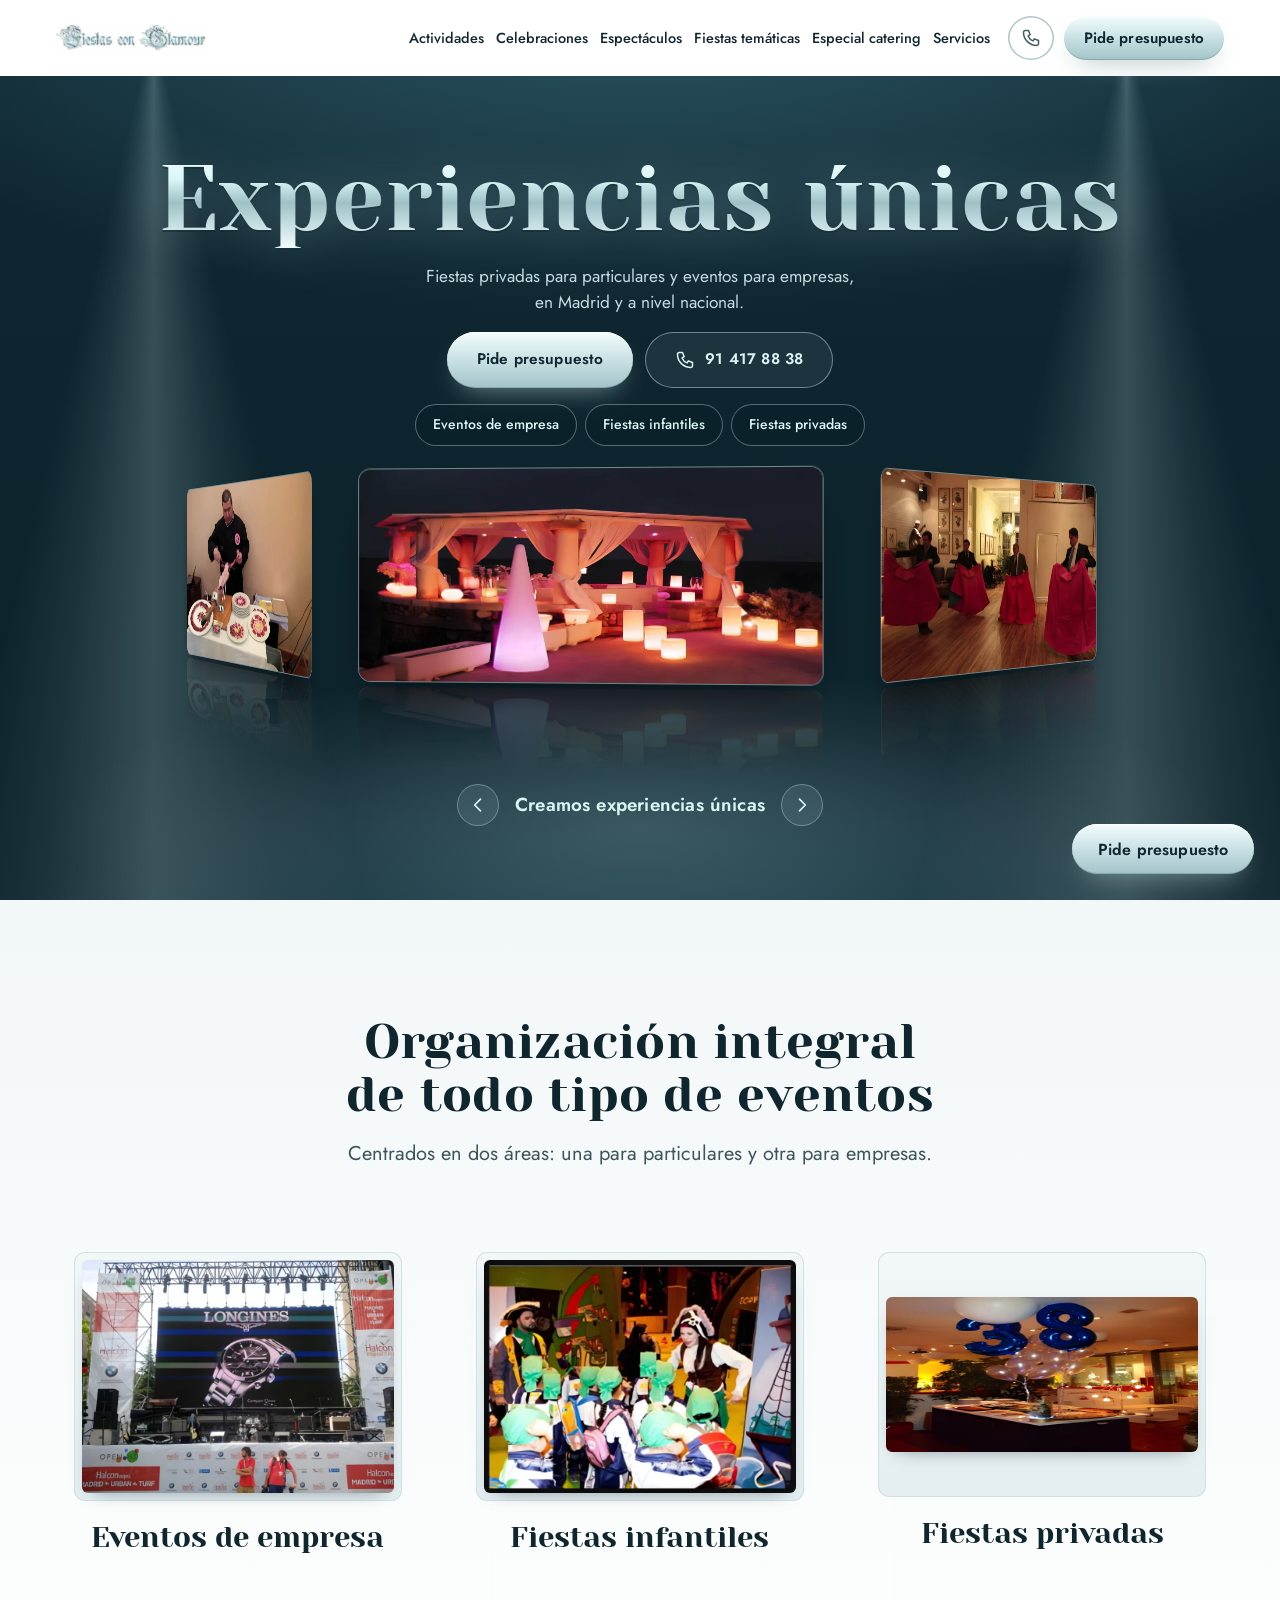
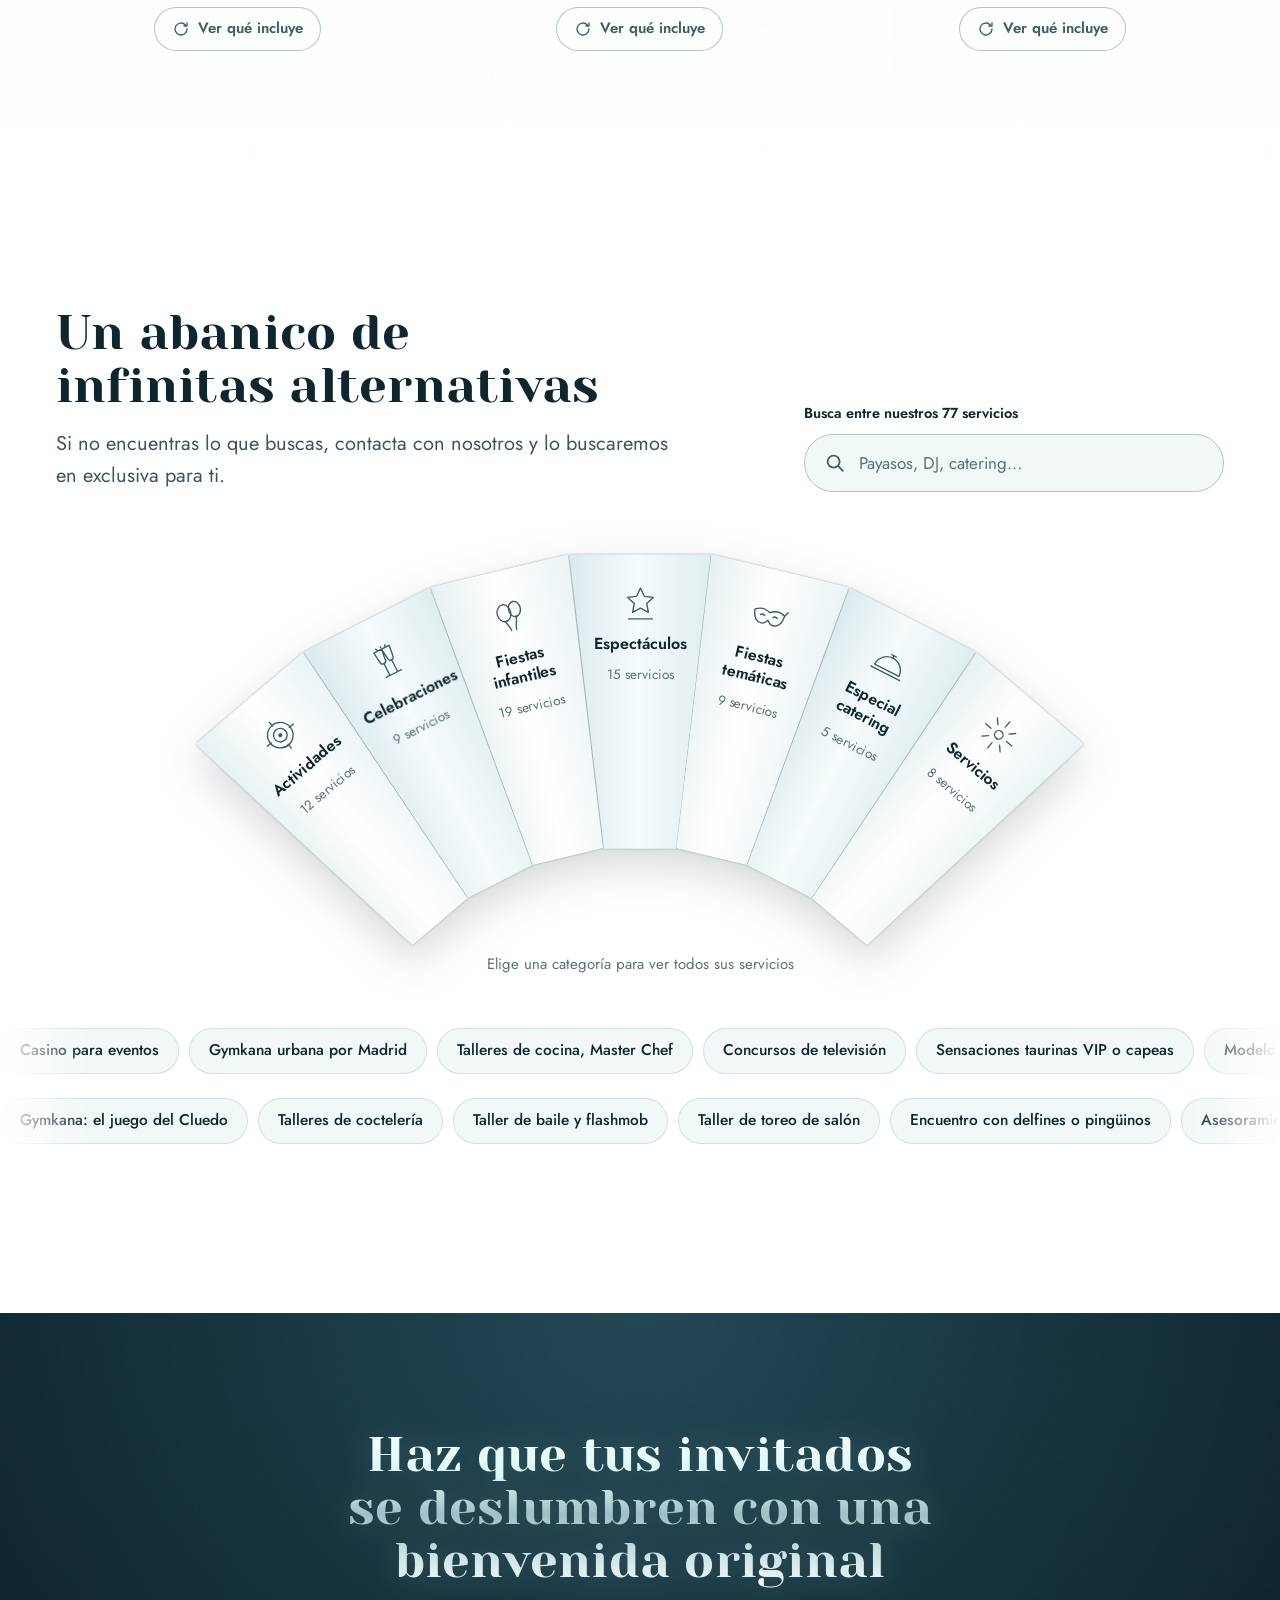
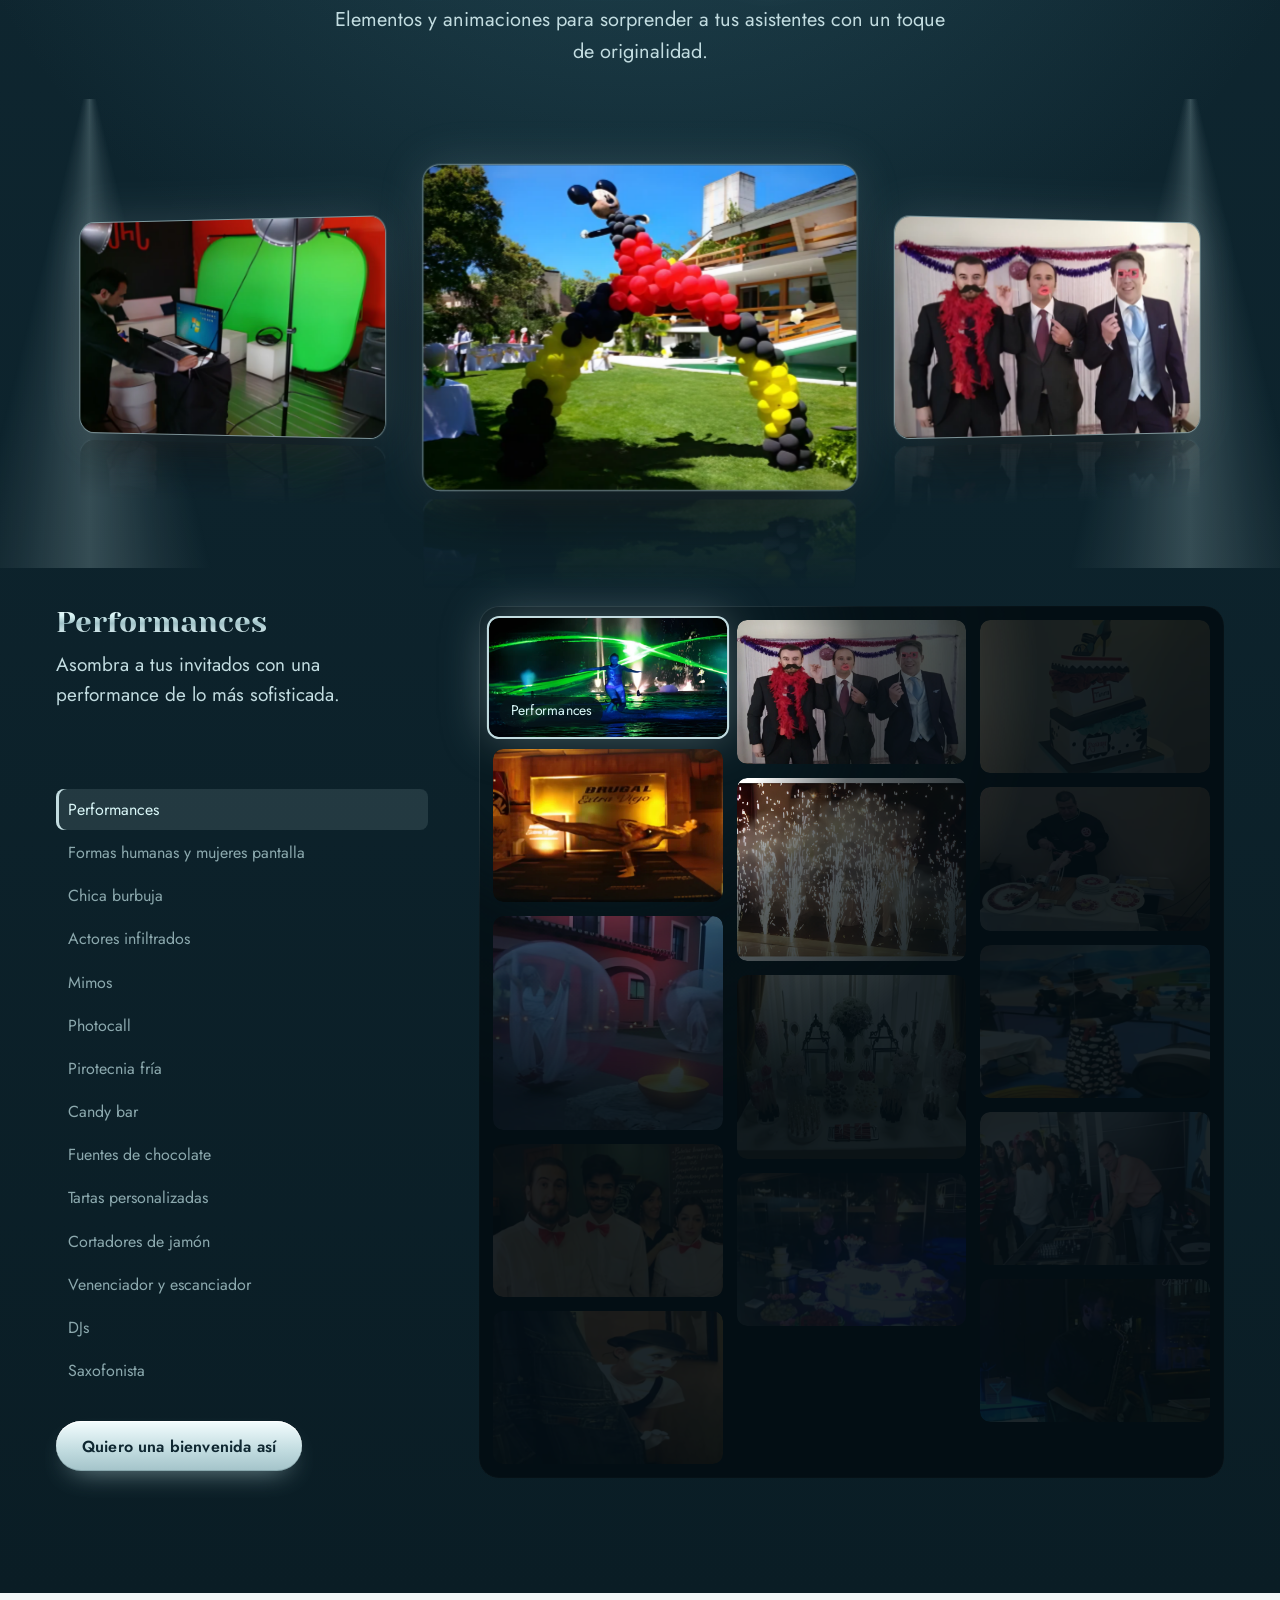
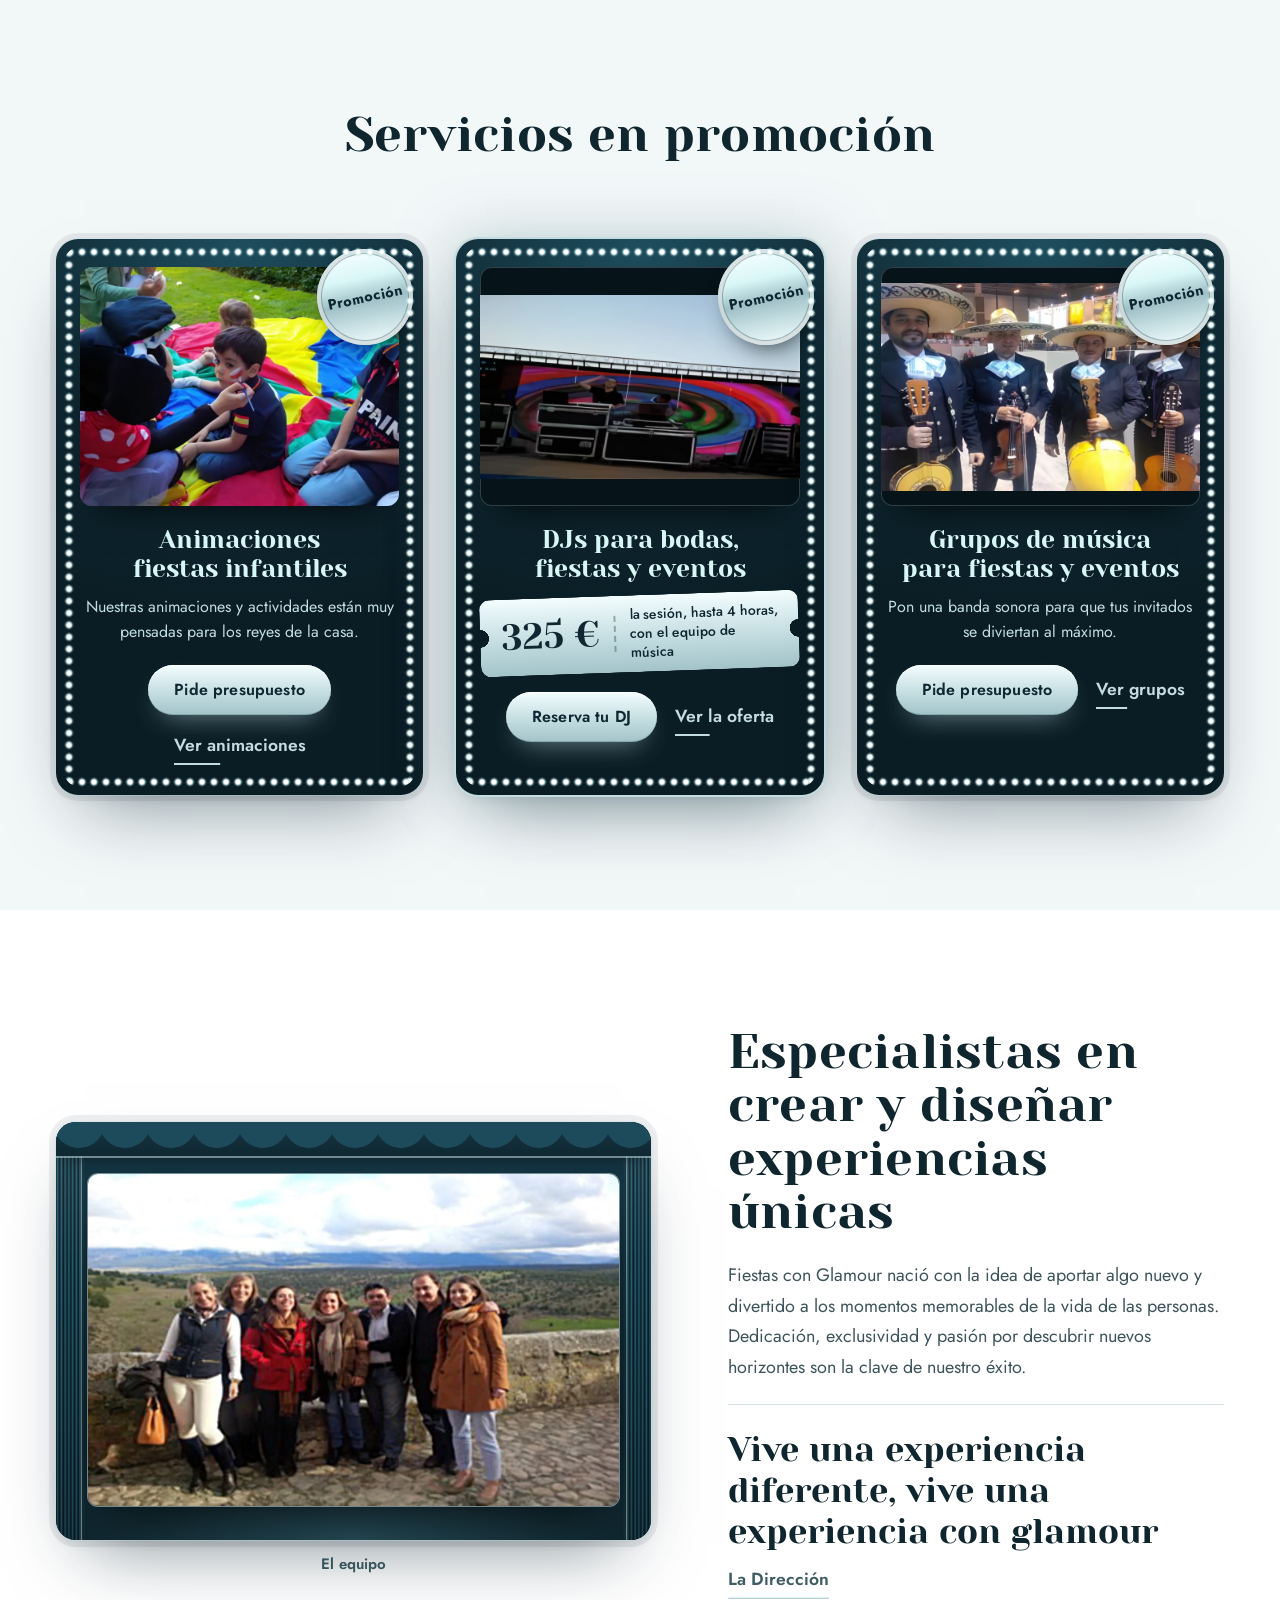
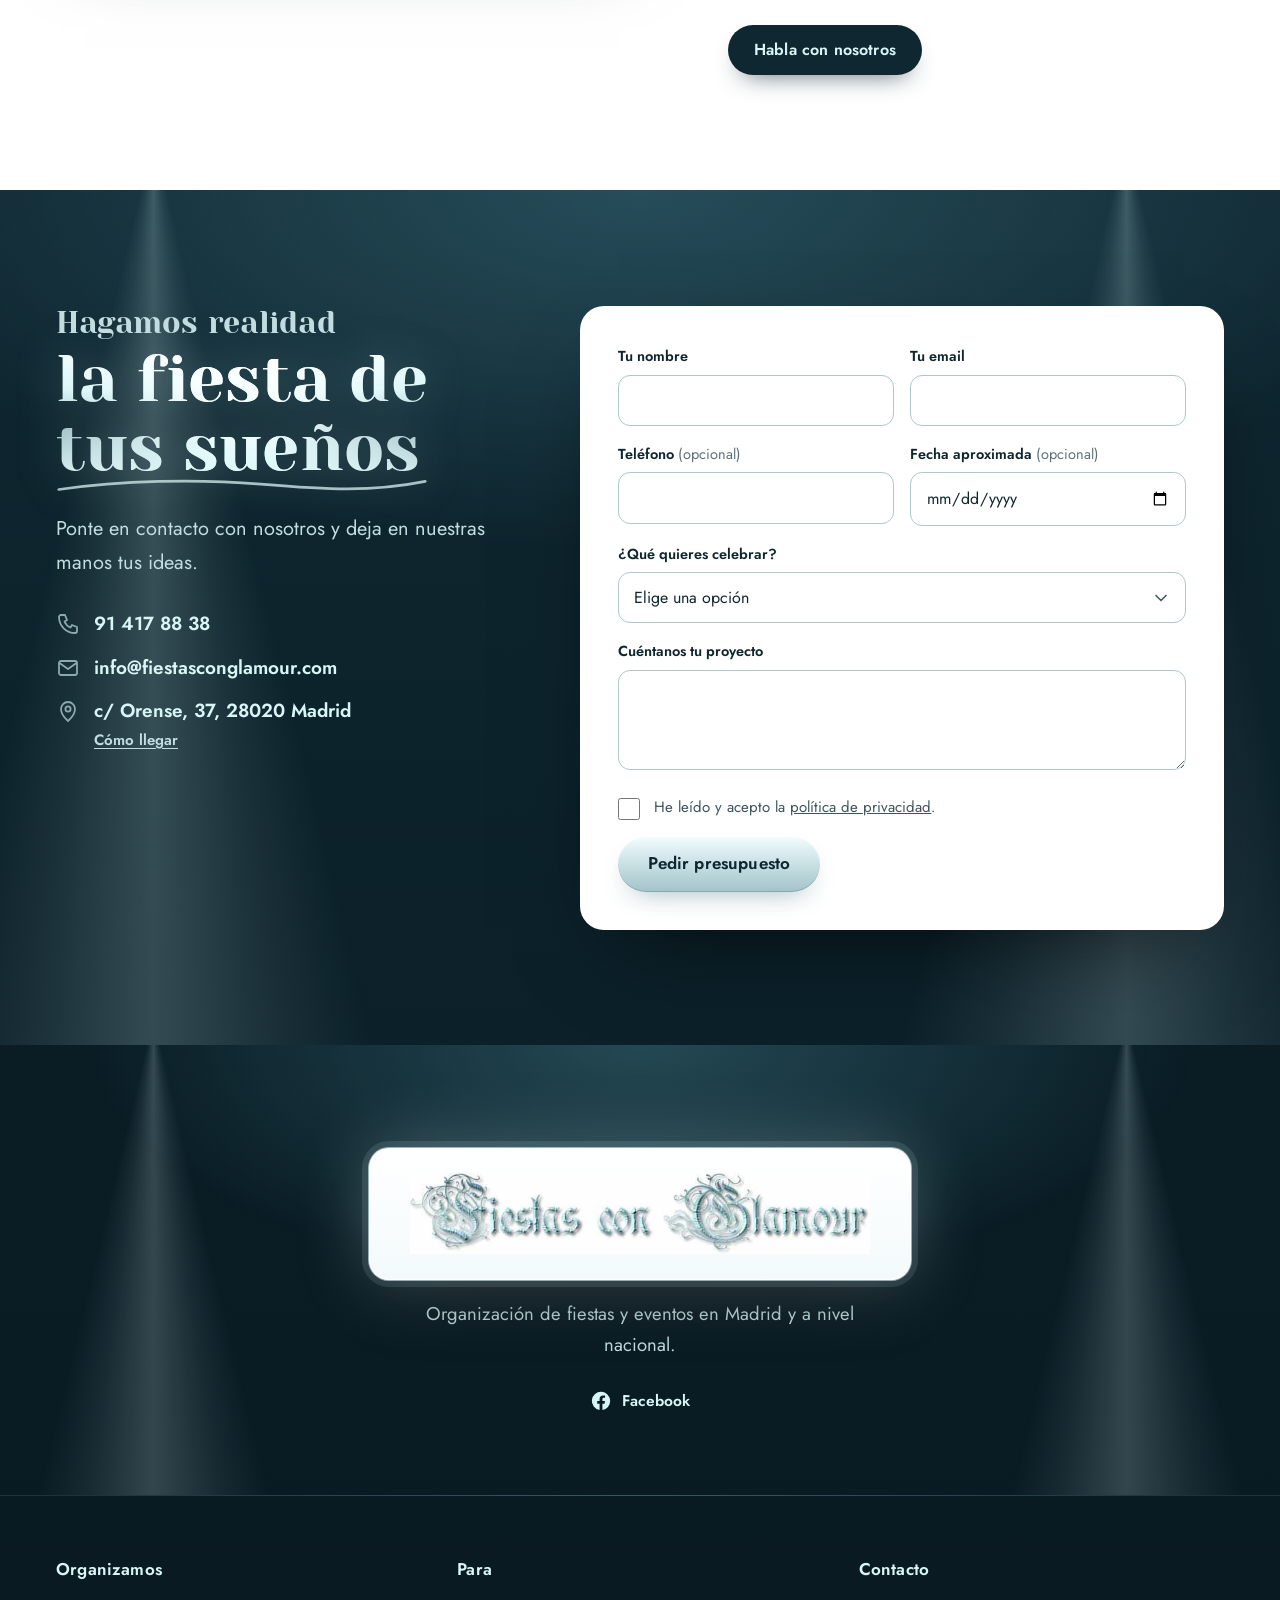
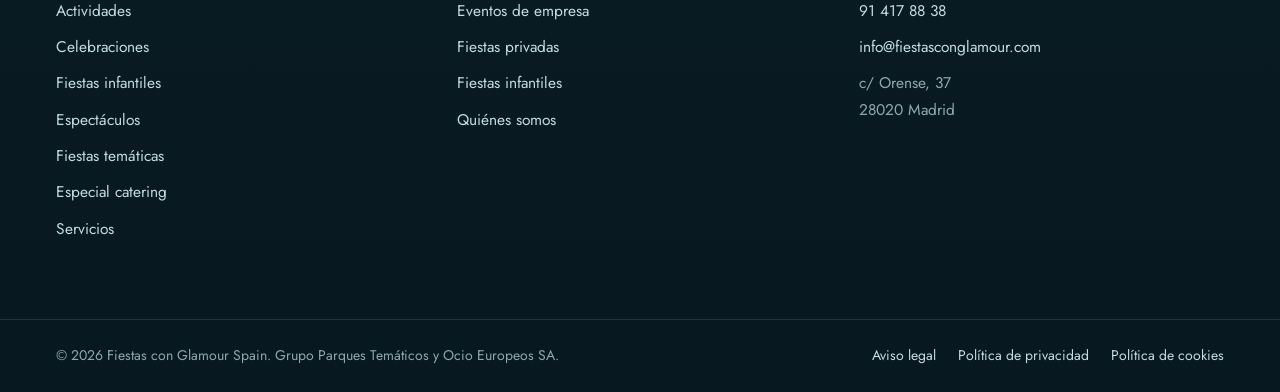
==== commit 56fa2e6b: "fix: foto del equipo restaurada y abanico más grande - La foto del equipo vuelve a la versión anteri" ====
--- a/prototype/index.html
+++ b/prototype/index.html
@@ -713,7 +713,7 @@
     <div class="contacto__info">
       <h2 id="con-t" class="titulo contacto__t">
         <span class="contacto__pre">Hagamos realidad</span>
-        <em class="suenos">la fiesta de tus sueños<span class="suenos__brillo" aria-hidden="true"><span>la fiesta de tus sueños</span></span><svg class="suenos__trazo" viewBox="0 0 400 22" preserveAspectRatio="none" aria-hidden="true"><path d="M3 15C70 5 150 3 220 9s120 9 177-3" fill="none" stroke="currentColor" stroke-width="3" stroke-linecap="round"/></svg><i class="suenos__chispa" aria-hidden="true"></i><i class="suenos__chispa" aria-hidden="true"></i><i class="suenos__chispa" aria-hidden="true"></i><i class="suenos__chispa" aria-hidden="true"></i></em>
+        <em class="suenos">la fiesta de<br> tus sueños<span class="suenos__brillo" aria-hidden="true"><span class="suenos__ventana"><span>la fiesta de<br> tus sueños</span></span></span><svg class="suenos__trazo" viewBox="0 0 400 22" preserveAspectRatio="none" aria-hidden="true"><path d="M3 15C70 5 150 3 220 9s120 9 177-3" fill="none" stroke="currentColor" stroke-width="3" stroke-linecap="round"/></svg><i class="suenos__chispa" aria-hidden="true"></i><i class="suenos__chispa" aria-hidden="true"></i><i class="suenos__chispa" aria-hidden="true"></i><i class="suenos__chispa" aria-hidden="true"></i></em>
       </h2>
       <p class="contacto__entrada">Ponte en contacto con nosotros y deja en nuestras manos tus ideas.</p>
       <ul class="datos">
--- a/prototype/assets/css/global.css
+++ b/prototype/assets/css/global.css
@@ -108,7 +108,7 @@
 .vo{position:absolute!important;width:1px;height:1px;padding:0;margin:-1px;overflow:hidden;clip-path:inset(50%);white-space:nowrap;border:0}
 
 .env{width:100%;max-width:var(--env);margin-inline:auto;padding-inline:var(--margen)}
-.seccion{position:relative;padding-block:var(--sec);overflow-x:clip}
+.seccion{position:relative;padding-block:var(--sec);overflow-x:hidden;overflow-x:clip}   /* hidden: respaldo para Safari antiguo */
 
 /* ---------- Títulos: Yeseva One, glamour que se lee a la primera ---------- */
 .titulo{
--- a/prototype/assets/css/home.css
+++ b/prototype/assets/css/home.css
@@ -265,7 +265,7 @@
 .sobre__sello::before{content:'';position:absolute;inset:15px;background:var(--metal);clip-path:polygon(50% 0,100% 50%,50% 100%,0 50%)}
 .invitacion.abierta .sobre__sello{transform:scale(1.4);opacity:0}
 .invitacion.abierta .sobre__solapa{transform:rotateX(-172deg);opacity:0}
-.invitacion.abierta .sobre{opacity:0;transform:translateY(16%)}
+.invitacion.abierta .sobre{opacity:0;transform:translateY(5%) scale(.96)}
 /* La invitación sale del sobre */
 .invitacion.abierta .invitacion__inclina{animation:saleDelSobre .95s var(--muelle) calc(1.85s + var(--i) * .18s) backwards}
 @keyframes saleDelSobre{from{transform:translateY(3%) scale(.9)}}
@@ -304,7 +304,7 @@
 @media (max-width:899px){
   .mesa{
     grid-template-columns:none;grid-auto-flow:column;grid-auto-columns:min(80vw,360px);
-    overflow-x:auto;scroll-snap-type:x mandatory;scrollbar-width:none;
+    overflow-x:auto;overflow-y:hidden;scroll-snap-type:x mandatory;scrollbar-width:none;
     margin-inline:calc(var(--margen) * -1);padding:12px var(--margen) 28px;
   }
   .mesa::-webkit-scrollbar{display:none}
@@ -338,15 +338,17 @@
 .buscador__borrar svg{width:18px;height:18px}
 
 .abanico__mano{
-  --vh:240px;--pivote:250px;--paso:13.5deg;--sube:30px;
+  /* v3: más grande (≈1040 px de ancho a 1440) y sin aire de sobra arriba */
+  --vh:clamp(240px,23vw,330px);--pivote:clamp(250px,24vw,345px);--paso:13.5deg;--sube:30px;
   --r:calc(var(--vh) + var(--pivote));
   --ancho:calc(var(--r) * .235);          /* cuerda de la cuña en la punta */
   --base:calc(var(--ancho) * .51);        /* cuerda junto al eje: ancho × pivote / radio */
   --pie:52px;                             /* hueco para la pista, bajo el abanico */
-  position:relative;height:calc(var(--vh) * 1.62 + var(--pie));margin-top:clamp(20px,3vw,40px);
+  --linea:calc(var(--pivote) * .25 + var(--pie));   /* base de las varillas: las de los extremos bajan hasta aquí */
+  position:relative;height:calc(var(--linea) + var(--vh) + var(--sube) + 12px);margin-top:clamp(8px,1.6vw,22px);
 }
 .abanico__varillas{
-  position:absolute;left:50%;bottom:calc(var(--vh) * .2 + var(--pie));width:0;height:0;
+  position:absolute;left:50%;bottom:var(--linea);width:0;height:0;
   transform-origin:0 var(--pivote);animation:mecer 7s ease-in-out infinite alternate;
   filter:drop-shadow(0 0 1px rgba(87,119,125,.55)) drop-shadow(0 16px 22px rgba(15,39,49,.18));
 }
@@ -361,16 +363,16 @@
 }
 .varilla__cara{
   position:relative;isolation:isolate;display:flex;flex-direction:column;align-items:center;gap:8px;
-  width:100%;height:100%;padding:20px 8px 12px;color:var(--tinta);
+  width:100%;height:100%;padding:clamp(20px,2.2vw,32px) 10px 14px;gap:clamp(8px,.8vw,12px);color:var(--tinta);
   background:linear-gradient(90deg,#E6F0F2 0%,#FFFFFF 48%,#EAF3F5 100%);
 }
 .varilla:nth-child(even) .varilla__cara{background:linear-gradient(90deg,#DCEAED 0%,#F6FBFC 48%,#DFEDEF 100%)}
 .varilla__cara::before,.varilla__cara::after{content:'';position:absolute;inset:0;z-index:-1;opacity:0;transition:opacity .2s linear}
 .varilla__cara::before{background:var(--metal)}
 .varilla__cara::after{background:linear-gradient(180deg,#1B4655 0%,var(--noche) 100%)}
-.varilla__icono{width:34px;height:34px;color:var(--sombra-2)}
-.varilla__t{font-weight:600;font-size:15px;line-height:1.2;text-wrap:balance}
-.varilla__n{font-size:13px;color:var(--texto-suave)}
+.varilla__icono{width:clamp(34px,3.2vw,48px);height:clamp(34px,3.2vw,48px);color:var(--sombra-2)}
+.varilla__t{max-width:9.5ch;font-weight:600;font-size:clamp(15px,.9vw + 4.5px,18.5px);line-height:1.2;text-align:center;text-wrap:balance}
+.varilla__n{font-size:clamp(13px,.55vw + 6.5px,15px);color:var(--texto-suave)}
 @media (hover:hover){
   .varilla:hover{transform:rotate(calc((var(--i) - 3) * var(--paso))) translateY(calc(var(--sube) * -1))}
   .varilla:hover .varilla__cara::before{opacity:1}
@@ -386,7 +388,7 @@
 
 /* Varillas estrechas: el rótulo va a lo largo de la varilla */
 @media (max-width:899px){
-  .abanico__mano{--vh:168px;--pivote:128px;--paso:10deg;--sube:20px;--ancho:calc(var(--r) * .175);--base:calc(var(--ancho) * .43);height:calc(var(--vh) * 1.75 + var(--pie))}
+  .abanico__mano{--vh:168px;--pivote:128px;--paso:10deg;--sube:20px;--ancho:calc(var(--r) * .175);--base:calc(var(--ancho) * .43)}
   .varilla__cara{padding:12px 4px 8px;gap:6px}
   .varilla__icono{width:24px;height:24px}
   .varilla__t{writing-mode:vertical-rl;transform:rotate(180deg);font-size:14px;white-space:nowrap}
@@ -664,6 +666,16 @@
   .js .cartelera:not(.visible) .cartel{transform:translateY(40px)}
   .sello{right:-6px;width:84px;height:84px;font-size:13.5px}
 }
+/* En tableta (640-899 px) siempre asoma la siguiente invitación o cartel */
+@media (min-width:640px) and (max-width:899px){
+  .mesa,.cartelera{grid-auto-columns:calc((100vw - var(--margen)) / 2.3)}
+}
+/* La entrada con el precio, apilada cuando el cartel es estrecho */
+@media (min-width:900px) and (max-width:1180px),(max-width:420px){
+  .entrada{flex-direction:column;gap:6px;padding:12px 22px}
+  .entrada__n{padding:0 0 6px;border-right:0;border-bottom:2px dashed rgba(15,39,49,.35)}
+  .entrada__d{max-width:none;text-align:center}
+}
 
 /* /@bloque promo */
 
@@ -678,7 +690,7 @@
 .escenario{margin:0;width:100%;max-width:680px;justify-self:center}
 .escenario__boca{
   position:relative;isolation:isolate;overflow:hidden;border-radius:20px;
-  padding:clamp(34px,4.4vw,52px) clamp(16px,2.4vw,28px) clamp(22px,3vw,34px);
+  padding:clamp(34px,4.4vw,52px) max(clamp(16px,2.4vw,28px),calc(4.4% + 6px)) clamp(22px,3vw,34px);
   background:radial-gradient(80% 60% at 50% 100%,rgba(72,134,151,.45) 0%,transparent 70%),linear-gradient(180deg,var(--noche-2) 0%,var(--noche) 55%,var(--noche-3) 100%);
   box-shadow:0 0 0 1px rgba(194,220,224,.4),0 0 0 7px rgba(15,39,49,.07),var(--sombra-3);
 }
@@ -737,7 +749,7 @@
 /* =====================================================================
    CONTACTO · de noche
    ===================================================================== */
-.contacto{overflow:clip;background:radial-gradient(90% 60% at 50% 0%,rgba(72,134,151,.4) 0%,transparent 70%),linear-gradient(180deg,#0F2731,#0B2029)}
+.contacto{overflow:hidden;overflow:clip;background:radial-gradient(90% 60% at 50% 0%,rgba(72,134,151,.4) 0%,transparent 70%),linear-gradient(180deg,#0F2731,#0B2029)}
 .escena__focos--suave{opacity:.55}
 .contacto__env{position:relative;z-index:1;display:grid;gap:40px;align-items:start}
 @media (min-width:1000px){.contacto__env{grid-template-columns:minmax(0,5fr) minmax(0,7fr);gap:64px}}
@@ -753,13 +765,14 @@
 }
 /* Destello: una ventana que avanza mientras su copia del texto retrocede
    lo mismo, así la luz recorre las letras sin mover nada más (solo transform) */
-.suenos__brillo{
-  position:absolute;inset:0 0 .18em;overflow:hidden;pointer-events:none;
+.suenos__brillo{position:absolute;inset:0 0 .18em;overflow:hidden;pointer-events:none}
+.suenos__ventana{
+  position:absolute;inset:0;overflow:hidden;
   -webkit-mask-image:linear-gradient(90deg,transparent 0,#000 42%,#000 58%,transparent 100%);
           mask-image:linear-gradient(90deg,transparent 0,#000 42%,#000 58%,transparent 100%);
   animation:ventana 6.5s cubic-bezier(.45,.05,.35,1) 1.2s infinite;
 }
-.suenos__brillo > span{
+.suenos__ventana > span{
   display:block;background:linear-gradient(180deg,#FFFFFF 0%,#F2FEFF 55%,#D9F6F7 100%);
   -webkit-background-clip:text;background-clip:text;color:transparent;
   animation:contraventana 6.5s cubic-bezier(.45,.05,.35,1) 1.2s infinite;
@@ -776,9 +789,9 @@
 .suenos__chispa:nth-of-type(1){top:-.18em;left:-.22em;animation-delay:.2s}
 .suenos__chispa:nth-of-type(2){top:.1em;right:-.36em;width:.24em;height:.24em;animation-delay:1.1s}
 .suenos__chispa:nth-of-type(3){bottom:.02em;left:38%;width:.2em;height:.2em;animation-delay:2s}
-.suenos__chispa:nth-of-type(4){top:-.3em;left:62%;width:.26em;height:.26em;animation-delay:2.7s}
+.suenos__chispa:nth-of-type(4){top:-.08em;left:82%;width:.26em;height:.26em;animation-delay:2.7s}
 @keyframes titilar{0%,100%{opacity:0;transform:scale(.3) rotate(0deg)}45%{opacity:1;transform:scale(1) rotate(45deg)}70%{opacity:0;transform:scale(.4) rotate(90deg)}}
-.fuera .suenos__brillo,.fuera .suenos__brillo > span,.fuera .suenos__chispa{animation-play-state:paused}
+.fuera .suenos__ventana,.fuera .suenos__ventana > span,.fuera .suenos__chispa{animation-play-state:paused}
 .quieto .suenos__brillo,.quieto .suenos__chispa{display:none}
 .quieto .suenos__trazo{transform:none}
 .contacto__entrada{margin-top:18px;font-size:clamp(17px,.4vw + 15.5px,20px);color:var(--hielo)}
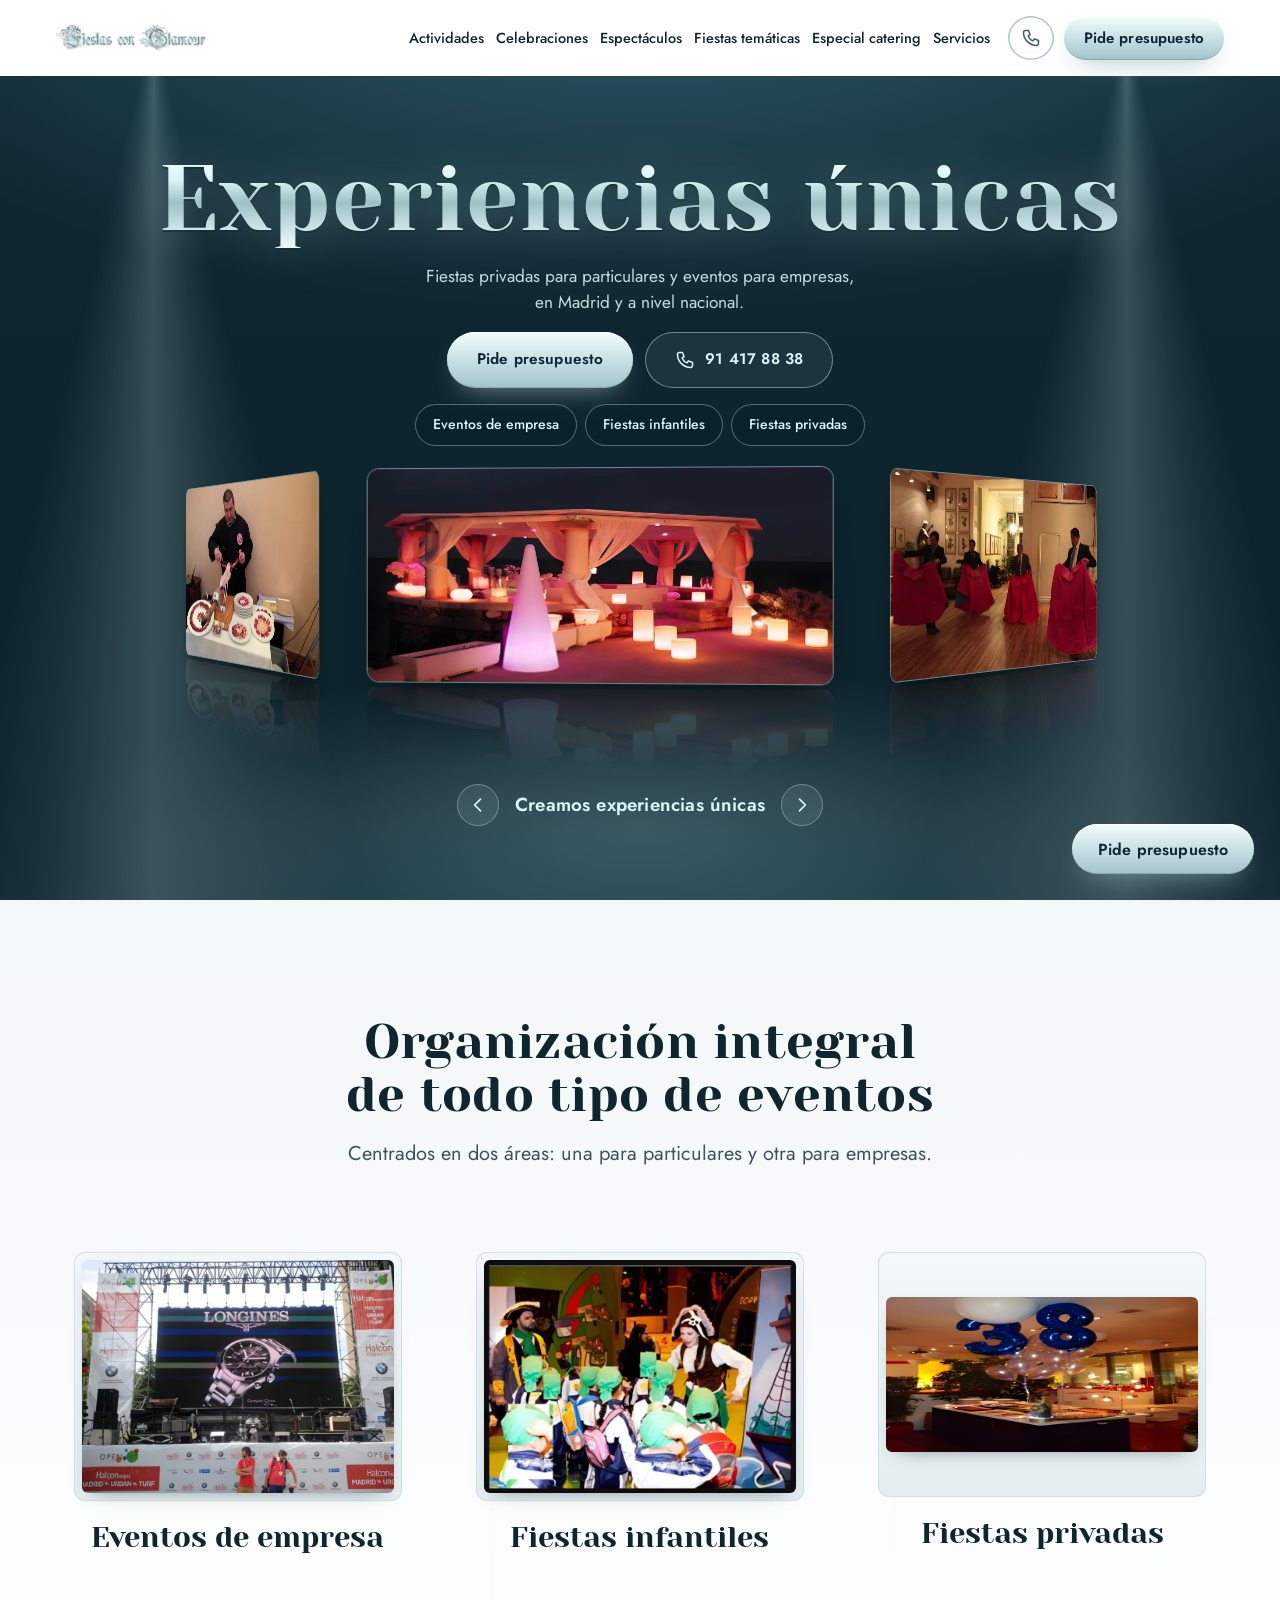
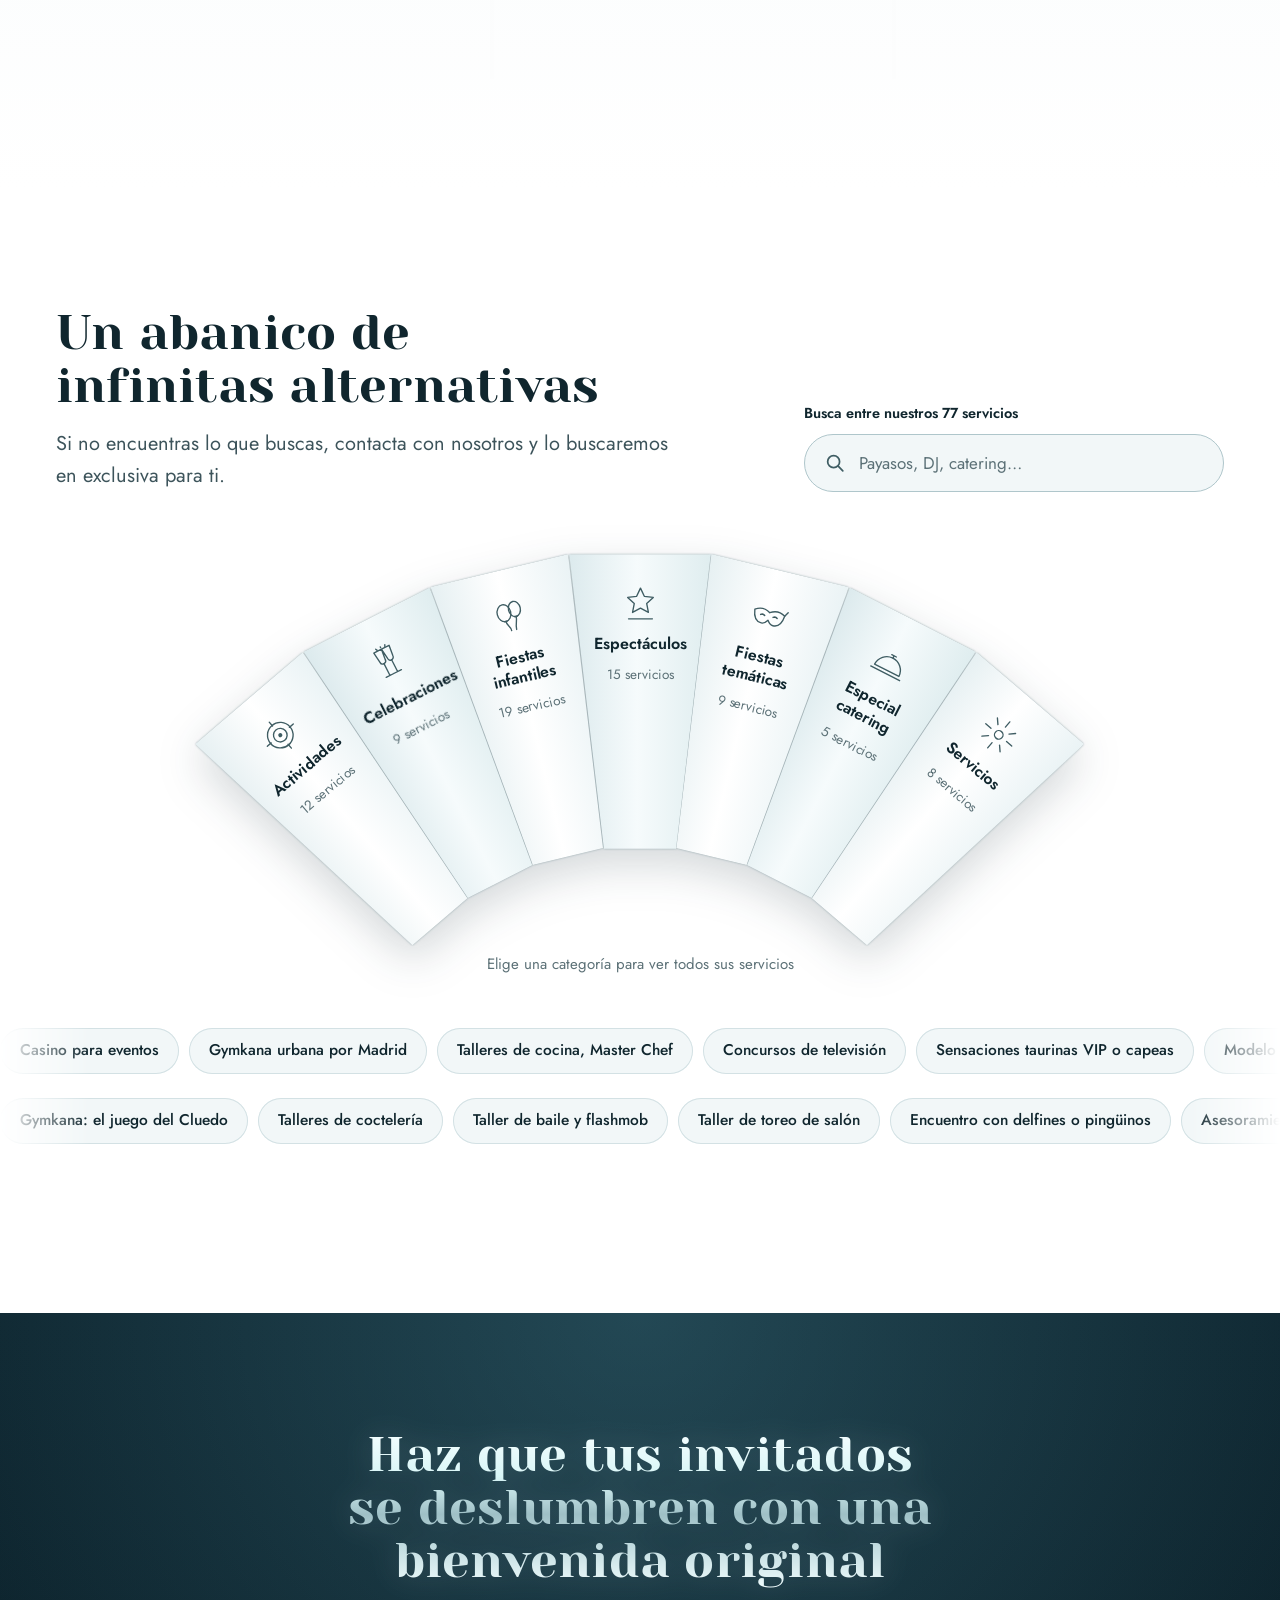
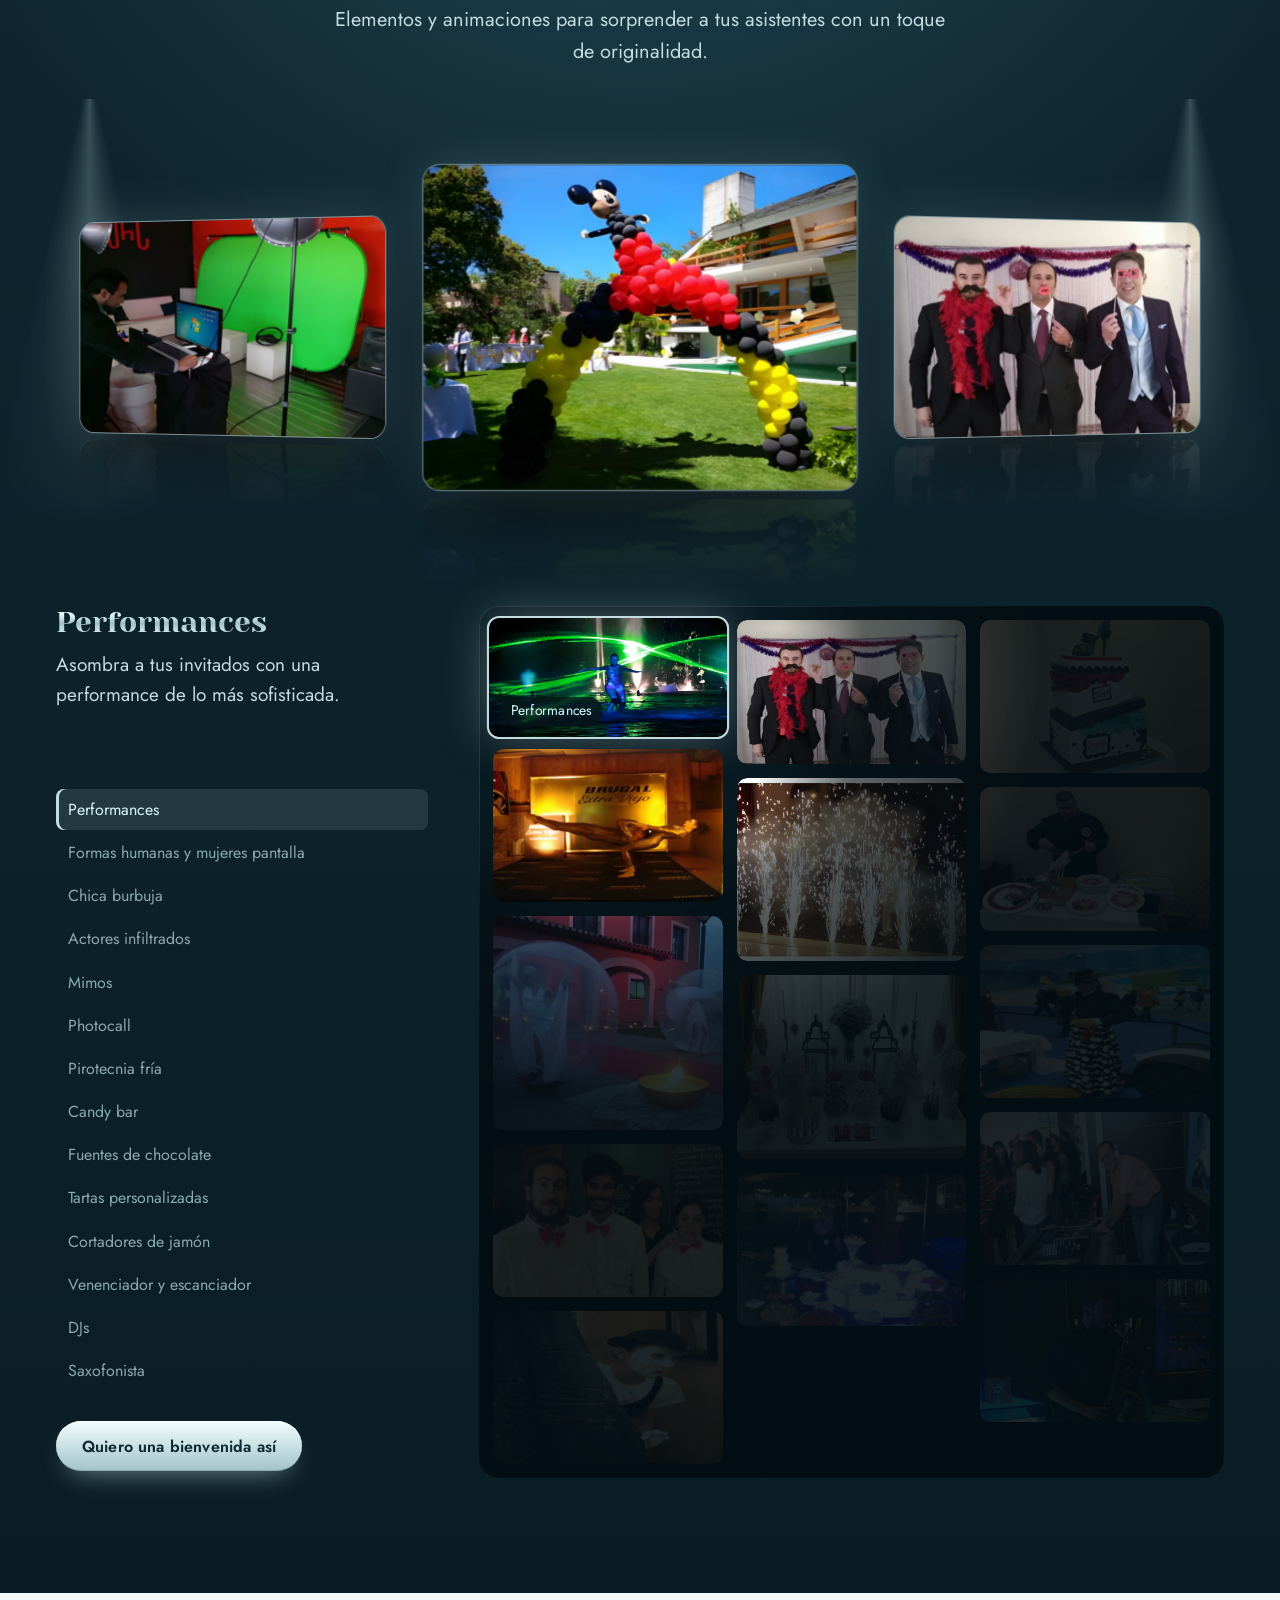
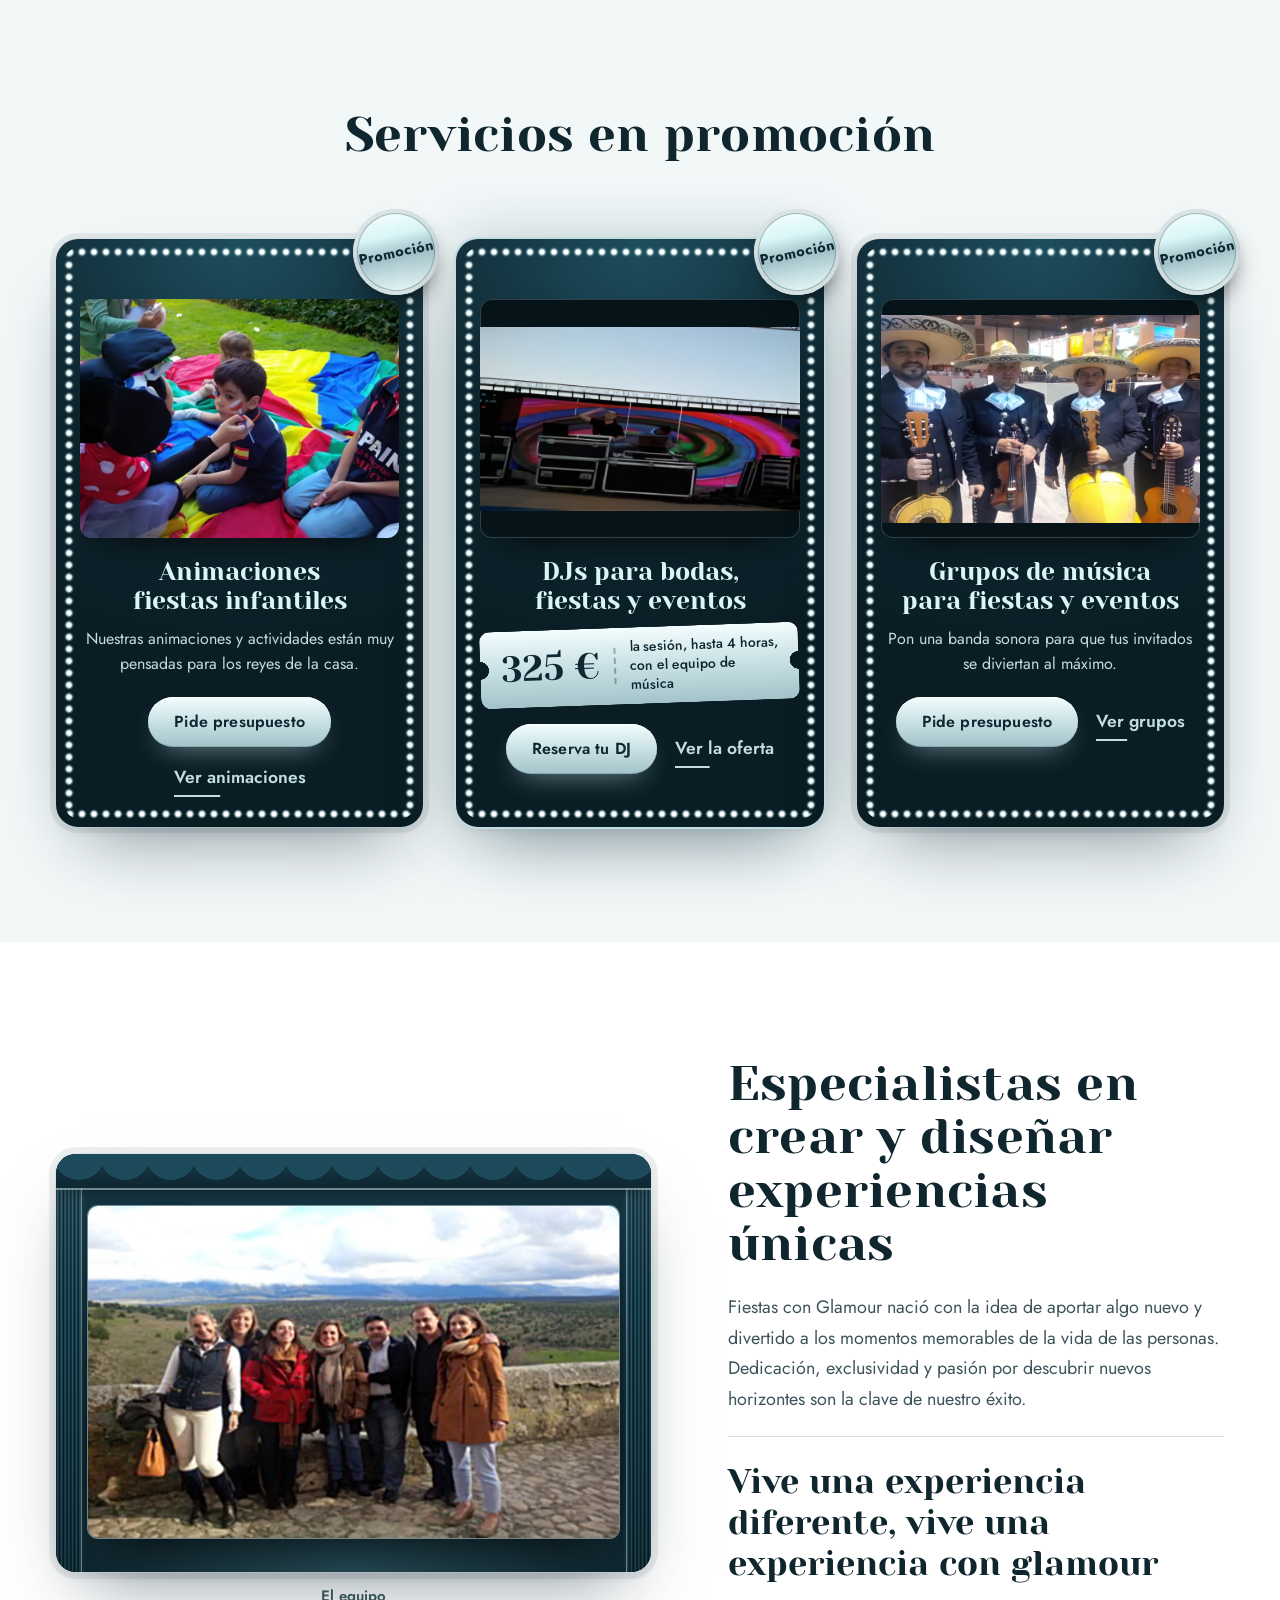
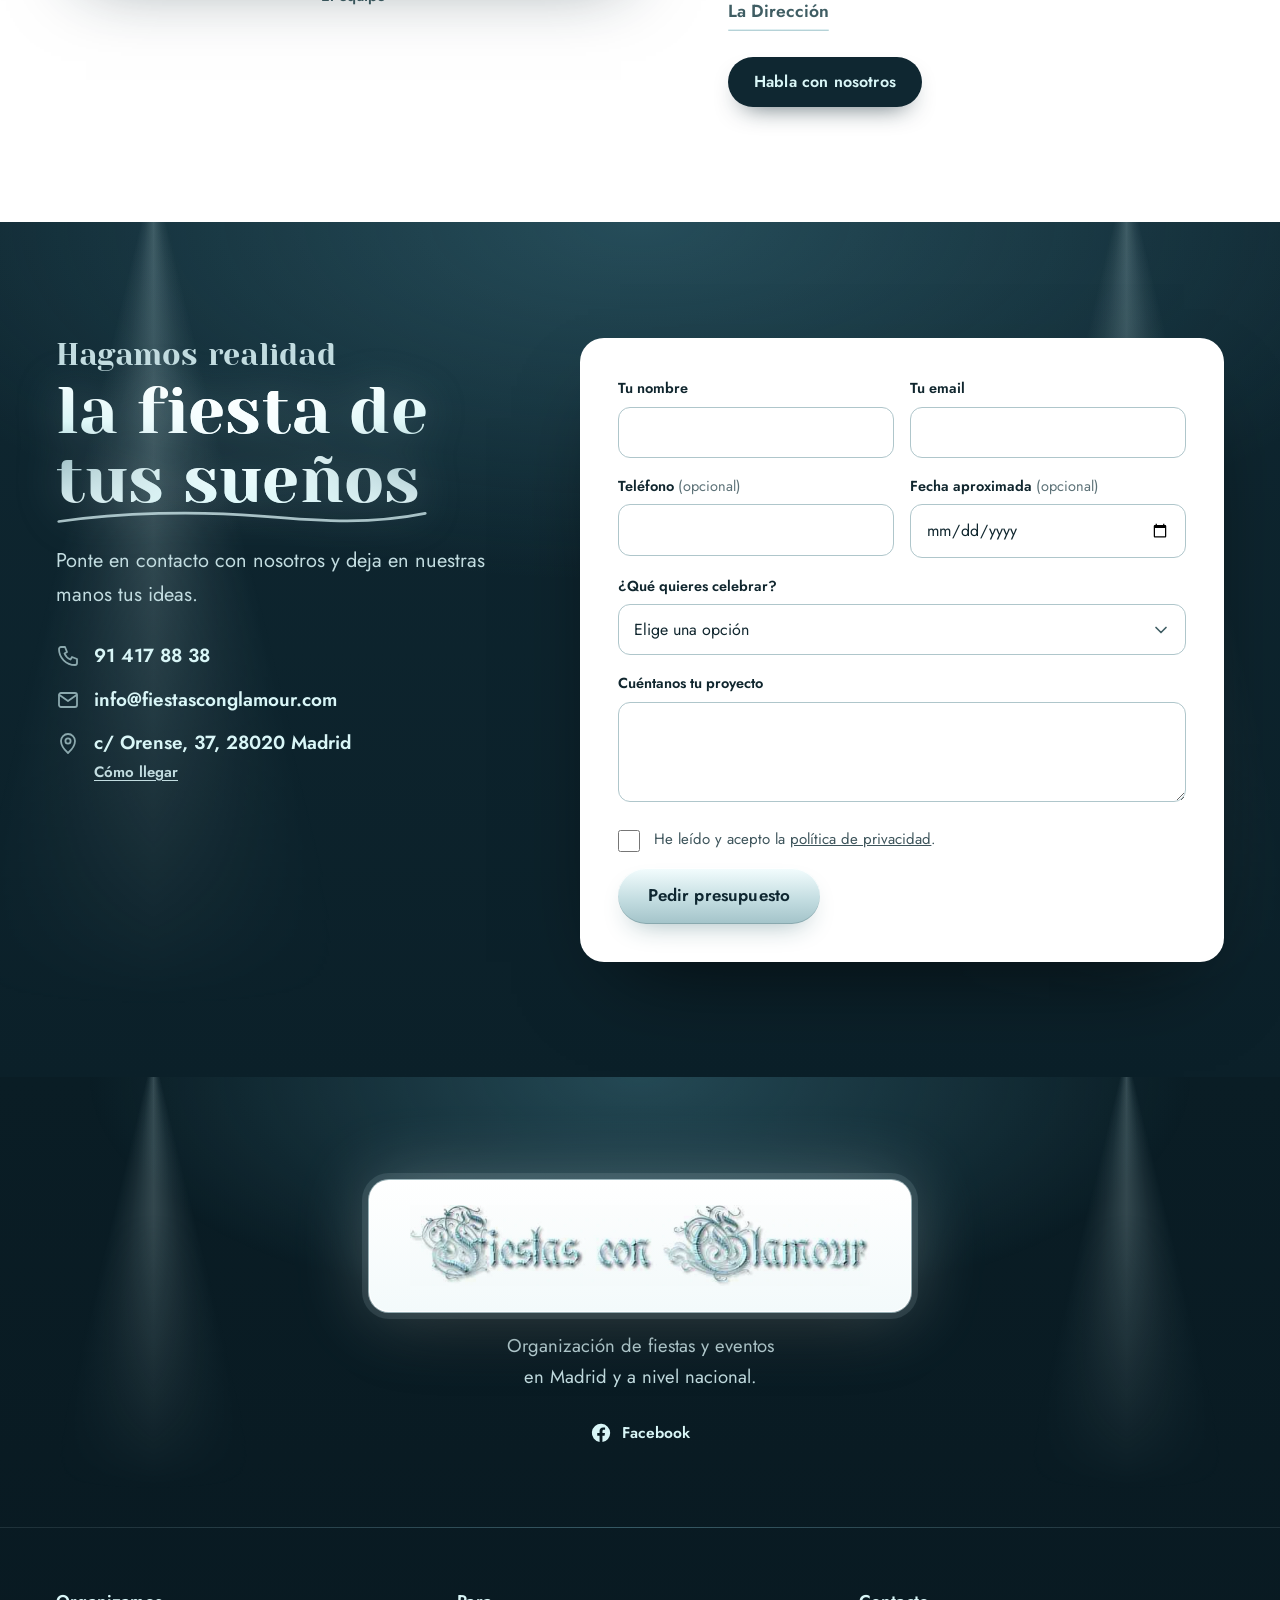
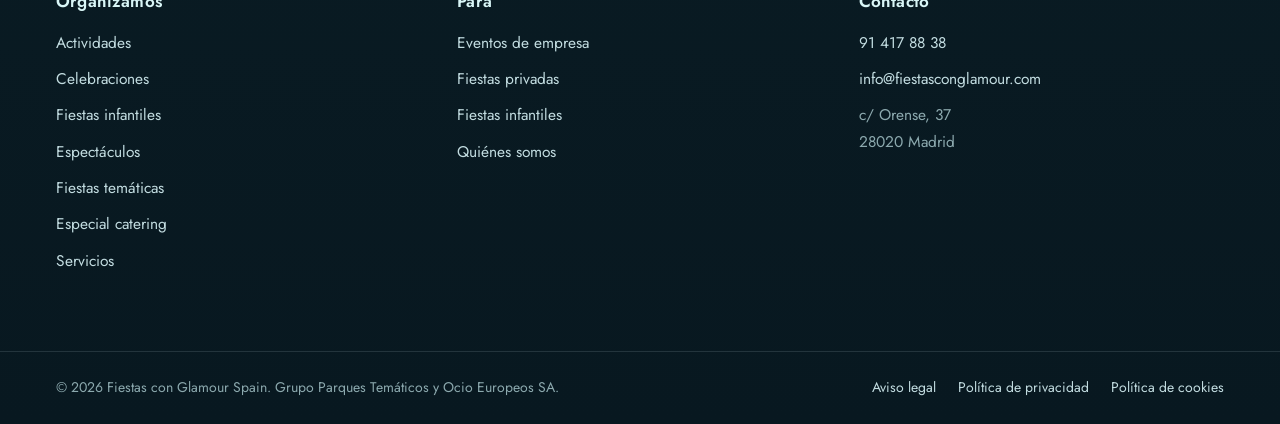
==== commit ab02c952: "fix: detalles de la revisión independiente - El sello «Promoción», en la esquina del cartel: ya no t" ====
--- a/prototype/index.html
+++ b/prototype/index.html
@@ -187,11 +187,10 @@
         <div class="invitacion__inclina">
           <div class="invitacion__giro">
             <div class="invitacion__cara invitacion__cara--frente">
-              <div class="invitacion__foto"><img src="assets/img/inv-empresas.webp" alt="Escenario con pantalla gigante en un evento de empresa al aire libre" width="800" height="600" loading="lazy"></div>
+              <div class="invitacion__foto"><img src="assets/img/inv-empresas.webp" alt="Escenario con pantalla gigante en un evento de empresa al aire libre" width="800" height="600" loading="lazy"><span class="invitacion__destello" aria-hidden="true"></span></div>
               <h3 class="invitacion__t">Eventos de empresa</h3>
               <span class="invitacion__adorno" aria-hidden="true"></span>
               <button class="invitacion__girar" type="button" aria-expanded="false"><svg aria-hidden="true"><use href="#i-girar"/></svg>Ver qué incluye</button>
-              <span class="invitacion__destello" aria-hidden="true"></span>
             </div>
             <div class="invitacion__cara invitacion__cara--dorso">
               <h3 class="invitacion__t">Eventos de empresa</h3>
@@ -215,11 +214,10 @@
         <div class="invitacion__inclina">
           <div class="invitacion__giro">
             <div class="invitacion__cara invitacion__cara--frente">
-              <div class="invitacion__foto"><img src="assets/img/inv-infantiles.webp" alt="Niños con disfraces de piratas y animadores en una fiesta infantil" width="800" height="600" loading="lazy"></div>
+              <div class="invitacion__foto"><img src="assets/img/inv-infantiles.webp" alt="Niños con disfraces de piratas y animadores en una fiesta infantil" width="800" height="600" loading="lazy"><span class="invitacion__destello" aria-hidden="true"></span></div>
               <h3 class="invitacion__t">Fiestas infantiles</h3>
               <span class="invitacion__adorno" aria-hidden="true"></span>
               <button class="invitacion__girar" type="button" aria-expanded="false"><svg aria-hidden="true"><use href="#i-girar"/></svg>Ver qué incluye</button>
-              <span class="invitacion__destello" aria-hidden="true"></span>
             </div>
             <div class="invitacion__cara invitacion__cara--dorso">
               <h3 class="invitacion__t">Fiestas infantiles</h3>
@@ -243,11 +241,10 @@
         <div class="invitacion__inclina">
           <div class="invitacion__giro">
             <div class="invitacion__cara invitacion__cara--frente">
-              <div class="invitacion__foto"><img src="assets/img/inv-privadas.webp" alt="Salón decorado con globos del número 38 para un cumpleaños" width="800" height="400" loading="lazy"></div>
+              <div class="invitacion__foto"><img src="assets/img/inv-privadas.webp" alt="Salón decorado con globos del número 38 para un cumpleaños" width="800" height="400" loading="lazy"><span class="invitacion__destello" aria-hidden="true"></span></div>
               <h3 class="invitacion__t">Fiestas privadas</h3>
               <span class="invitacion__adorno" aria-hidden="true"></span>
               <button class="invitacion__girar" type="button" aria-expanded="false"><svg aria-hidden="true"><use href="#i-girar"/></svg>Ver qué incluye</button>
-              <span class="invitacion__destello" aria-hidden="true"></span>
             </div>
             <div class="invitacion__cara invitacion__cara--dorso">
               <h3 class="invitacion__t">Fiestas privadas</h3>
@@ -516,7 +513,7 @@
       <p class="cabecera__entrada">Elementos y animaciones para sorprender a tus asistentes con un toque de originalidad.</p>
     </header>
     <!-- Las tres fotos de su banner, enteras y a mayor resolución, en escena -->
-    <div class="triptico" role="group" aria-label="Tres ideas de su portada">
+    <div class="triptico" role="group" aria-label="Ideas de bienvenida">
       <div class="escena__focos escena__focos--suave" aria-hidden="true"><i class="foco foco--izq"></i><i class="foco foco--der"></i></div>
       <div class="triptico__escena">
         <figure class="triptico__foto" style="--p:-1;--i:0">
@@ -610,6 +607,7 @@
       <article class="cartel" style="--i:0">
         <span class="cartel__bombillas" aria-hidden="true"></span>
         <span class="cartel__luz" aria-hidden="true"></span>
+        <span class="sello" aria-hidden="true">Promoción</span>
         <div class="cartel__pantalla">
           <div class="pase" data-pase>
             <img class="pase__foto" src="assets/img/promo-pintacaras.webp" alt="Animadora disfrazada de Minnie pintando la cara a un niño" width="800" height="600" loading="lazy">
@@ -617,7 +615,6 @@
             <img class="pase__foto" src="assets/img/promo-piratas.webp" alt="Fiesta pirata: un animador lee un mapa rodeado de niños con pañuelos verdes" width="800" height="600" loading="lazy">
             <img class="pase__foto" src="assets/img/promo-minnie.webp" alt="Animadora de Minnie bailando con niños en un jardín" width="900" height="600" loading="lazy">
           </div>
-          <span class="sello" aria-hidden="true">Promoción</span>
         </div>
         <div class="cartel__info">
           <h3 class="cartel__t"><a href="http://www.fiestasconglamour.com/celebraciones/fiestas-cumpleanos-infantiles-madrid/animaciones-y-actividades-fiestas-cumpleanos-infantiles/">Animaciones fiestas infantiles</a></h3>
@@ -631,13 +628,13 @@
       <article class="cartel cartel--estreno" style="--i:1">
         <span class="cartel__bombillas" aria-hidden="true"></span>
         <span class="cartel__luz" aria-hidden="true"></span>
+        <span class="sello" aria-hidden="true">Promoción</span>
         <div class="cartel__pantalla">
           <div class="pase" data-pase>
             <img class="pase__foto" src="assets/img/promo-dj-escenario.webp" alt="Escenario con pantalla de luces y equipo de DJ" width="780" height="450" loading="lazy">
             <img class="pase__foto" src="assets/img/promo-dj-mesa.webp" alt="DJ pinchando en la mesa de mezclas de un salón" width="921" height="450" loading="lazy">
             <img class="pase__foto" src="assets/img/idea-dj.webp" alt="DJ con auriculares pinchando junto a los invitados de una fiesta privada" width="600" height="400" loading="lazy">
           </div>
-          <span class="sello" aria-hidden="true">Promoción</span>
         </div>
         <div class="cartel__info">
           <h3 class="cartel__t"><a href="http://www.fiestasconglamour.com/agencias-organizacion-espectaculos-madrid/musica-bodas-fiestas-eventos-empresas/djs-de-musica/">DJs para bodas, fiestas y eventos</a></h3>
@@ -651,13 +648,13 @@
       <article class="cartel" style="--i:2">
         <span class="cartel__bombillas" aria-hidden="true"></span>
         <span class="cartel__luz" aria-hidden="true"></span>
+        <span class="sello" aria-hidden="true">Promoción</span>
         <div class="cartel__pantalla">
           <div class="pase" data-pase>
             <img class="pase__foto" src="assets/img/promo-mariachis.webp" alt="Cuatro mariachis con traje charro y sus instrumentos" width="800" height="520" loading="lazy">
             <img class="pase__foto" src="assets/img/promo-rock.webp" alt="Grupo de rock tocando en directo en un local" width="800" height="482" loading="lazy">
             <img class="pase__foto" src="assets/img/promo-tuna.webp" alt="Tunos con capa cantando y tocando en un restaurante" width="800" height="600" loading="lazy">
           </div>
-          <span class="sello" aria-hidden="true">Promoción</span>
         </div>
         <div class="cartel__info">
           <h3 class="cartel__t"><a href="http://www.fiestasconglamour.com/agencias-organizacion-espectaculos-madrid/musica-bodas-fiestas-eventos-empresas/">Grupos de música para fiestas y eventos</a></h3>
@@ -713,7 +710,7 @@
     <div class="contacto__info">
       <h2 id="con-t" class="titulo contacto__t">
         <span class="contacto__pre">Hagamos realidad</span>
-        <em class="suenos">la fiesta de<br> tus sueños<span class="suenos__brillo" aria-hidden="true"><span class="suenos__ventana"><span>la fiesta de<br> tus sueños</span></span></span><svg class="suenos__trazo" viewBox="0 0 400 22" preserveAspectRatio="none" aria-hidden="true"><path d="M3 15C70 5 150 3 220 9s120 9 177-3" fill="none" stroke="currentColor" stroke-width="3" stroke-linecap="round"/></svg><i class="suenos__chispa" aria-hidden="true"></i><i class="suenos__chispa" aria-hidden="true"></i><i class="suenos__chispa" aria-hidden="true"></i><i class="suenos__chispa" aria-hidden="true"></i></em>
+        <em class="suenos">la fiesta de<br> tus sueños<span class="suenos__brillo" aria-hidden="true"><span class="suenos__ventana"><span></span></span></span><svg class="suenos__trazo" viewBox="0 0 400 22" preserveAspectRatio="none" aria-hidden="true"><path d="M3 15C70 5 150 3 220 9s120 9 177-3" fill="none" stroke="currentColor" stroke-width="3" stroke-linecap="round"/></svg><i class="suenos__chispa" aria-hidden="true"></i><i class="suenos__chispa" aria-hidden="true"></i><i class="suenos__chispa" aria-hidden="true"></i><i class="suenos__chispa" aria-hidden="true"></i></em>
       </h2>
       <p class="contacto__entrada">Ponte en contacto con nosotros y deja en nuestras manos tus ideas.</p>
       <ul class="datos">
--- a/prototype/assets/css/global.css
+++ b/prototype/assets/css/global.css
@@ -242,7 +242,7 @@
 /* =====================================================================
    VISOR · la foto pulsada vuela desde donde estaba (FLIP, solo transform)
    ===================================================================== */
-.visor{position:fixed;inset:0;z-index:300;display:grid;place-items:center;padding:clamp(14px,4vw,56px)}
+.visor{--foco:var(--hielo);position:fixed;inset:0;z-index:300;display:grid;place-items:center;padding:clamp(14px,4vw,56px)}
 .visor__fondo{position:absolute;inset:0;background:rgba(7,20,26,.9);opacity:0;transition:opacity .35s linear}
 .visor.abierto .visor__fondo{opacity:1}
 .visor__marco{position:relative;display:grid;justify-items:center;gap:20px;width:min(1100px,100%)}
@@ -256,7 +256,9 @@
 .visor__t{font-family:var(--display);font-size:clamp(26px,2vw + 14px,40px);color:var(--brillo)}
 .visor__d{font-size:clamp(16px,.4vw + 14.5px,19px);line-height:1.55}
 .visor__acciones{display:flex;flex-wrap:wrap;justify-content:center;align-items:center;gap:10px 22px;margin-top:6px}
-.visor__cerrar{position:absolute;top:clamp(10px,2vw,22px);right:clamp(10px,2vw,22px);display:grid;place-items:center;width:52px;height:52px;border:0;border-radius:50%;background:rgba(194,220,224,.14);color:var(--brillo);--foco:var(--hielo);opacity:0;transition:opacity .3s linear .2s}
+.visor__cerrar{position:absolute;top:clamp(10px,2vw,22px);right:clamp(10px,2vw,22px);display:grid;place-items:center;width:52px;height:52px;border:0;border-radius:50%;background:rgba(194,220,224,.14);color:var(--brillo);--foco:var(--hielo);opacity:0;transition:opacity .3s linear .2s,transform .2s var(--muelle)}
+@media (hover:hover){.visor__cerrar:hover{transform:scale(1.08)}}
+.visor__cerrar:active{transform:scale(.94)}
 .visor.abierto .visor__cerrar{opacity:1}
 .visor__cerrar svg{width:24px;height:24px}
 @media (max-height:520px){.visor__foto img{max-height:56vh}.visor__d{display:none}}
@@ -283,7 +285,7 @@
              0 0 70px rgba(194,220,224,.32),0 34px 70px -34px rgba(0,0,0,.85);
   transition:transform .4s var(--muelle);
 }
-.pie__placa img{width:clamp(250px,36vw,500px)}
+.pie__placa img{width:clamp(250px,36vw,500px);mix-blend-mode:multiply}   /* el blanco del JPG se funde con la placa */
 .pie__destello{position:absolute;inset:0;pointer-events:none;overflow:hidden;border-radius:inherit}
 .pie__destello::before{
   content:'';position:absolute;top:-20%;bottom:-20%;left:-35%;width:30%;
@@ -294,12 +296,12 @@
 @media (hover:hover){.pie__placa:hover{transform:translateY(-5px) scale(1.025)}}
 .pie__placa:active{transform:scale(.985)}
 .pie__placa:focus-visible{outline-offset:6px;border-radius:20px}
-.pie__lema{max-width:40ch;font-size:clamp(16px,.4vw + 14.5px,18.5px);color:var(--hielo)}
+.pie__lema{max-width:40ch;text-wrap:balance;font-size:clamp(16px,.4vw + 14.5px,18.5px);color:var(--hielo)}
 .pie__red{display:inline-flex;align-items:center;gap:10px;min-height:44px;color:var(--brillo);text-decoration:none;font-weight:600;transition:transform .22s var(--muelle)}
 .pie__red svg{width:22px;height:22px}
 @media (hover:hover){.pie__red:hover{transform:translateY(-2px)}}
 .pie__red:active{transform:scale(.97)}
-.fuera .pie__destello::before{animation-play-state:paused}
+.fuera .pie__destello::before{animation-play-state:paused!important}
 .quieto .pie__destello{display:none}
 .pie__env{display:grid;gap:36px;padding-top:clamp(44px,5vw,64px)}
 @media (min-width:760px){.pie__env{grid-template-columns:repeat(3,1fr)}}
--- a/prototype/assets/css/home.css
+++ b/prototype/assets/css/home.css
@@ -206,7 +206,7 @@
 .invitacion__girar svg{width:18px;height:18px}
 @media (hover:hover){.invitacion__girar:hover::before{opacity:1}.invitacion__girar:hover{color:var(--noche)}}
 .invitacion__girar:active{transform:scale(.96)}
-.invitacion__cara--dorso{
+.invitacion__cara--dorso{--foco:var(--hielo);
   transform:rotateY(180deg);justify-content:center;gap:12px;padding:28px 24px;
   background:radial-gradient(120% 80% at 50% 0%,#1B4655 0%,var(--noche) 70%);color:var(--hielo);
 }
@@ -234,7 +234,7 @@
   transform:translate(var(--gx,50%),var(--gy,50%));
 }
 .invitacion.inclinada .invitacion__brillo{opacity:1}
-.invitacion.destacada .invitacion__cara--frente{box-shadow:0 0 0 3px var(--hielo),var(--sombra-3)}
+.invitacion.destacada .invitacion__cara--dorso{--foco:var(--hielo);box-shadow:0 0 0 3px var(--hielo),var(--sombra-3)}
 
 /* ---------- Llegan en sobre (una vez, cuando se ven) ----------
    Salta el sello, se abre la solapa (forrada de plata), el sobre baja y
@@ -249,7 +249,7 @@
     linear-gradient(180deg,#FFFFFF 0%,#EEF5F6 100%);
   box-shadow:var(--sombra-3),inset 0 0 0 1px rgba(194,220,224,.9),inset 0 0 0 7px #fff,inset 0 0 0 8px rgba(194,220,224,.55);
 }
-.sobre__solapa{position:absolute;left:0;right:0;top:0;height:42%;transform-origin:50% 0;transform-style:preserve-3d;transition:transform .75s var(--giro) calc(1.25s + var(--i) * .18s),opacity .3s linear calc(1.6s + var(--i) * .18s)}
+.sobre__solapa{position:absolute;left:0;right:0;top:0;height:42%;transform-origin:50% 0;transform-style:preserve-3d;transition:transform .75s var(--giro) calc(1.25s + var(--i) * .18s),opacity .28s linear calc(1.3s + var(--i) * .18s)}
 .sobre__solapa::before,.sobre__solapa::after{
   content:'';position:absolute;inset:0;border-radius:18px 18px 0 0;clip-path:polygon(0 0,100% 0,50% 100%);
   backface-visibility:hidden;-webkit-backface-visibility:hidden;
@@ -275,7 +275,7 @@
 .mesa.asentada .invitacion{animation:flotar 5.5s ease-in-out infinite alternate;animation-delay:calc(var(--i) * -1.9s)}
 @keyframes flotar{from{transform:translateY(0) rotate(0deg)}to{transform:translateY(-9px) rotate(var(--rf))}}
 /* Un destello recorre la tarjeta de vez en cuando */
-.invitacion__destello{position:absolute;inset:0;z-index:3;border-radius:inherit;overflow:hidden;pointer-events:none}
+.invitacion__destello{position:absolute;inset:0;z-index:2;border-radius:inherit;overflow:hidden;pointer-events:none}
 .invitacion__destello::before{
   content:'';position:absolute;top:-10%;bottom:-10%;left:-55%;width:42%;opacity:0;
   background:linear-gradient(100deg,rgba(255,255,255,0) 0%,rgba(255,255,255,.7) 50%,rgba(255,255,255,0) 100%);
@@ -284,10 +284,9 @@
 .mesa.asentada .invitacion__destello::before{animation:destelloInv 8.5s cubic-bezier(.45,.05,.35,1) infinite;animation-delay:calc(1.4s + var(--i) * 1.2s)}
 @keyframes destelloInv{0%{opacity:1;transform:translateX(0) skewX(-14deg)}24%{opacity:1;transform:translateX(400%) skewX(-14deg)}25%,100%{opacity:0;transform:translateX(400%) skewX(-14deg)}}
 /* Se asoman girando un poco: invitan a darles la vuelta (hasta que se usa una) */
-.mesa.asentada:not(.usada) .invitacion:not(.vuelta) .invitacion__giro{animation:asomar 9s var(--ease) infinite;animation-delay:calc(2.2s + var(--i) * 3s)}
+.mesa.asentada:not(.usada) .invitacion:not(.vuelta):not(:hover) .invitacion__giro{animation:asomar 9s var(--ease) infinite;animation-delay:calc(2.2s + var(--i) * 3s)}
 @keyframes asomar{0%,82%,100%{transform:none}88%{transform:rotateY(-22deg)}93%{transform:rotateY(6deg)}97%{transform:rotateY(-2deg)}}
 @media (hover:hover){
-  .mesa:not(.usada) .invitacion:hover .invitacion__giro{animation-play-state:paused}
   .invitacion:hover .invitacion__foto img{transform:scale(1.05)}
 }
 .invitacion__foto img{transition:transform .7s var(--ease)}
@@ -299,7 +298,7 @@
 .invitacion.vuelta .invitacion__cara--dorso > :nth-child(4){animation-delay:.51s}
 .invitacion.vuelta .invitacion__cara--dorso > :nth-child(5){animation-delay:.58s}
 @keyframes entraDorso{from{opacity:0;transform:translateY(12px)}}
-.fuera .invitacion,.fuera .invitacion__destello::before,.fuera .invitacion__giro{animation-play-state:paused}
+.fuera .invitacion,.fuera .invitacion__destello::before,.fuera .invitacion__giro{animation-play-state:paused!important}
 .quieto .sobre{display:none}
 @media (max-width:899px){
   .mesa{
@@ -404,7 +403,7 @@
 }
 .cinta__pista{display:flex;width:max-content;padding-block:6px;animation:deslizar var(--dur,110s) linear infinite}
 .cinta--inversa .cinta__pista{animation-direction:reverse}
-.cinta:hover .cinta__pista{animation-play-state:paused}
+@media (hover:hover){.cinta:hover .cinta__pista{animation-play-state:paused}}
 @keyframes deslizar{to{transform:translateX(-50%)}}
 .pastilla{
   position:relative;isolation:isolate;display:inline-flex;align-items:center;
@@ -417,7 +416,10 @@
 .quieto .cinta,.sin-cintas .cinta{overflow-x:auto;-webkit-mask-image:none;mask-image:none}
 /* Fuera de pantalla, todo lo que se mueve solo se para */
 .fuera .foco,.fuera .chispa,.fuera .abanico__varillas,.fuera .cinta__pista,
-.visor-abierto .foco,.visor-abierto .chispa,.visor-abierto .abanico__varillas,.visor-abierto .cinta__pista{animation-play-state:paused}
+.visor-abierto .foco,.visor-abierto .chispa,.visor-abierto .abanico__varillas,.visor-abierto .cinta__pista,
+.visor-abierto .invitacion,.visor-abierto .invitacion__giro,.visor-abierto .invitacion__destello::before,.visor-abierto .triptico__mueve,
+.visor-abierto .cartel__bombillas::before,.visor-abierto .cartel__bombillas::after,.visor-abierto .escenario__luz,
+.visor-abierto .suenos__ventana,.visor-abierto .suenos__ventana > span,.visor-abierto .suenos__chispa,.visor-abierto .pie__destello::before{animation-play-state:paused!important}
 
 /* ---------- Paneles de categoría (se abren al elegir una varilla) ---------- */
 .cat-paneles{display:grid;gap:20px}
@@ -496,7 +498,7 @@
   font-weight:600;font-size:15px;color:var(--hielo);opacity:.8;transition:opacity .3s linear;
 }
 @media (hover:hover){
-  .triptico__escena:hover .triptico__foto:not(:hover){opacity:.5}
+  .triptico__escena:has(.triptico__foto:hover) .triptico__foto:not(:hover){opacity:.62}
   .triptico__foto:hover{transform:translateZ(90px) rotateY(0deg) scale(1.04)}
   .triptico__foto:hover figcaption{opacity:1}
 }
@@ -505,7 +507,7 @@
 .js .triptico:not(.visible) .triptico__foto{opacity:0;transform:translateZ(-120px) rotateY(calc(var(--p) * 75deg)) translateY(40px)}
 .triptico.visible .triptico__foto{transition-delay:calc((var(--p) * var(--p)) * .22s + .1s)}
 .triptico.asentado .triptico__foto{transition-delay:0s}
-.fuera .triptico__mueve{animation-play-state:paused}
+.fuera .triptico__mueve{animation-play-state:paused!important}
 .quieto .triptico__foto{opacity:1!important}
 @media (max-width:759px){
   /* En móvil, una fila deslizable sin giros: cada foto a buen tamaño */
@@ -513,7 +515,7 @@
   .triptico__escena{
     grid-template-columns:none;grid-auto-flow:column;grid-auto-columns:78vw;transform:none;
     overflow-x:auto;scroll-snap-type:x mandatory;scrollbar-width:none;
-    margin-inline:calc(var(--margen) * -1);padding:10px var(--margen) 48px;
+    margin-inline:calc(var(--margen) * -1);padding:20px var(--margen) 48px;
   }
   .triptico__escena::-webkit-scrollbar{display:none}
   .triptico__foto,.js .triptico:not(.visible) .triptico__foto{transform:none;scroll-snap-align:center}
@@ -588,9 +590,9 @@
    ===================================================================== */
 .promo{background:var(--nieve)}
 .cartelera{display:grid;grid-template-columns:repeat(3,minmax(0,1fr));gap:clamp(22px,2.6vw,38px);align-items:stretch;perspective:1400px;padding-top:14px}
-.cartel{
+.cartel{--foco:var(--hielo);
   position:relative;isolation:isolate;display:flex;flex-direction:column;gap:20px;
-  padding:28px 24px 28px;border-radius:22px;text-align:center;color:var(--hielo);
+  padding:60px 24px 28px;border-radius:22px;text-align:center;color:var(--hielo);
   background:radial-gradient(120% 70% at 50% 0%,#1E4E5E 0%,var(--noche) 55%,var(--noche-3) 100%);
   box-shadow:0 0 0 1px rgba(194,220,224,.35),0 0 0 6px rgba(15,39,49,.07),var(--sombra-3);
   transition:transform 1.1s var(--muelle),opacity .6s linear;
@@ -623,19 +625,19 @@
 html:not(.js) .pase__foto:first-child,.quieto .pase__foto:first-child{opacity:1;transform:none}
 /* El sello cae de golpe y el cartel acusa el golpe */
 .sello{
-  position:absolute;top:-18px;right:-14px;z-index:3;display:grid;place-items:center;width:96px;height:96px;border-radius:50%;
+  position:absolute;top:-30px;right:-16px;z-index:4;display:grid;place-items:center;width:86px;height:86px;border-radius:50%;
   background:var(--metal);color:var(--noche);font-weight:700;font-size:14.5px;letter-spacing:.02em;
   box-shadow:inset 0 0 0 4px rgba(255,255,255,.6),inset 0 0 0 5px rgba(87,119,125,.5),0 14px 26px -12px rgba(0,0,0,.75);
   transform:rotate(-12deg);
 }
 .js .cartelera:not(.sellada) .sello{opacity:0;transform:scale(2.6) rotate(-40deg)}
 .cartelera.sellada .sello{transition:transform .45s cubic-bezier(.55,0,.8,.2) calc(var(--i) * .28s),opacity .15s linear calc(var(--i) * .28s)}
-.cartelera.sellada .cartel{animation:golpe .45s var(--ease) calc(.42s + var(--i) * .28s)}
+.cartelera.sellada .cartel{--foco:var(--hielo);animation:golpe .45s var(--ease) calc(.42s + var(--i) * .28s)}
 @keyframes golpe{0%{transform:none}30%{transform:translateY(4px) rotate(-.7deg)}65%{transform:translateY(-1px) rotate(.3deg)}100%{transform:none}}
 /* Entrada: los carteles giran como vallas, uno tras otro */
-.js .cartelera:not(.visible) .cartel{opacity:0;transform:rotateY(-64deg) translateX(-34px)}
-.cartelera.visible .cartel{transition-delay:calc(var(--i) * .16s)}
-.cartelera.asentada .cartel{transition-delay:0s}
+.js .cartelera:not(.visible) .cartel{--foco:var(--hielo);opacity:0;transform:rotateY(-64deg) translateX(-34px)}
+.cartelera.visible .cartel{--foco:var(--hielo);transition-delay:calc(var(--i) * .16s)}
+.cartelera.asentada .cartel{--foco:var(--hielo);transition-delay:0s}
 /* Texto del cartel */
 .cartel__info{position:relative;z-index:1;flex:1;display:grid;gap:12px;justify-items:center;align-content:start}
 .cartel__t{font-family:var(--display);font-size:clamp(23px,.7vw + 16px,28px);line-height:1.14;color:var(--brillo)!important;text-wrap:balance}
@@ -652,19 +654,20 @@
 .entrada__n{font-family:var(--display);font-size:clamp(32px,1.1vw + 22px,42px);line-height:1;white-space:nowrap;padding-right:14px;border-right:2px dashed rgba(15,39,49,.35)}
 .entrada__d{max-width:18ch;font-size:14px;font-weight:500;line-height:1.35;text-align:left}
 @media (hover:hover){.cartel:hover .entrada{transform:rotate(1.5deg) translateY(-3px) scale(1.04)}}
-.fuera .cartel__bombillas::before,.fuera .cartel__bombillas::after{animation-play-state:paused}
+.fuera .cartel__bombillas::before,.fuera .cartel__bombillas::after{animation-play-state:paused!important}
 .quieto .cartel__bombillas{opacity:1}
 @media (max-width:899px){
   /* En móvil, una fila de carteles que se desliza */
   .cartelera{
     grid-template-columns:none;grid-auto-flow:column;grid-auto-columns:min(84vw,380px);perspective:none;
     overflow-x:auto;scroll-snap-type:x mandatory;scrollbar-width:none;
-    margin-inline:calc(var(--margen) * -1);padding:24px var(--margen) 30px;
+    margin-inline:calc(var(--margen) * -1);padding:36px var(--margen) 30px;
   }
   .cartelera::-webkit-scrollbar{display:none}
-  .cartel{scroll-snap-align:center}
-  .js .cartelera:not(.visible) .cartel{transform:translateY(40px)}
-  .sello{right:-6px;width:84px;height:84px;font-size:13.5px}
+  .cartel{--foco:var(--hielo);scroll-snap-align:center}
+  .js .cartelera:not(.visible) .cartel{--foco:var(--hielo);transform:translateY(40px)}
+  .sello{right:-6px;width:80px;height:80px;font-size:13.5px}
+  .js .cartelera:not(.sellada) .sello{transform:scale(1.5) rotate(-30deg)}
 }
 /* En tableta (640-899 px) siempre asoma la siguiente invitación o cartel */
 @media (min-width:640px) and (max-width:899px){
@@ -727,7 +730,7 @@
 }
 .escenario figcaption{padding-top:12px;font-weight:600;font-size:15px;color:var(--sombra-2);text-align:center}
 .js .nosotros:not(.abierto) .escenario__foto{transform:scale(.97)}
-.fuera .escenario__luz{animation-play-state:paused}
+.fuera .escenario__luz{animation-play-state:paused!important}
 .quieto .telon{transform:scaleX(.085)}
 .quieto .escenario__luz{opacity:1;transform:none}
 
@@ -736,7 +739,7 @@
 .cita{padding:24px 0 4px;border-top:1px solid var(--linea)}
 .cita p{font-family:var(--display);font-size:clamp(25px,1.6vw + 14px,38px);line-height:1.18;color:var(--tinta);text-wrap:balance}
 /* La cita se enciende palabra a palabra al bajar (las palabras las separa el JS) */
-.cita__frase .palabra{opacity:.16;transition:opacity .45s linear}
+.cita__frase .palabra{opacity:.3;transition:opacity .45s linear}
 .cita__frase .palabra.encendida{opacity:1}
 .cita footer{margin-top:14px;font-weight:600;color:var(--sombra-2)}
 .cita__firma{position:relative;display:inline-block;padding-bottom:4px}
@@ -750,7 +753,7 @@
    CONTACTO · de noche
    ===================================================================== */
 .contacto{overflow:hidden;overflow:clip;background:radial-gradient(90% 60% at 50% 0%,rgba(72,134,151,.4) 0%,transparent 70%),linear-gradient(180deg,#0F2731,#0B2029)}
-.escena__focos--suave{opacity:.55}
+.escena__focos--suave{opacity:.55;-webkit-mask-image:linear-gradient(180deg,#000 30%,transparent 92%);mask-image:linear-gradient(180deg,#000 30%,transparent 92%)}
 .contacto__env{position:relative;z-index:1;display:grid;gap:40px;align-items:start}
 @media (min-width:1000px){.contacto__env{grid-template-columns:minmax(0,5fr) minmax(0,7fr);gap:64px}}
 /* El titular remarca «la fiesta de tus sueños»: más grande, en plata,
@@ -791,7 +794,7 @@
 .suenos__chispa:nth-of-type(3){bottom:.02em;left:38%;width:.2em;height:.2em;animation-delay:2s}
 .suenos__chispa:nth-of-type(4){top:-.08em;left:82%;width:.26em;height:.26em;animation-delay:2.7s}
 @keyframes titilar{0%,100%{opacity:0;transform:scale(.3) rotate(0deg)}45%{opacity:1;transform:scale(1) rotate(45deg)}70%{opacity:0;transform:scale(.4) rotate(90deg)}}
-.fuera .suenos__ventana,.fuera .suenos__ventana > span,.fuera .suenos__chispa{animation-play-state:paused}
+.fuera .suenos__ventana,.fuera .suenos__ventana > span,.fuera .suenos__chispa{animation-play-state:paused!important}
 .quieto .suenos__brillo,.quieto .suenos__chispa{display:none}
 .quieto .suenos__trazo{transform:none}
 .contacto__entrada{margin-top:18px;font-size:clamp(17px,.4vw + 15.5px,20px);color:var(--hielo)}
@@ -831,3 +834,17 @@
 .formulario__ok-t{font-family:var(--display);font-size:26px;color:var(--tinta);margin-bottom:6px}
 .formulario__ok.entra-ok{animation:panelEntra .32s var(--ease) both}
 /* /@bloque contacto */
+
+/* v3 · revisión: la copia que brilla la genera el CSS (no duplica el texto) */
+.suenos__ventana > span::before{content:'la fiesta de\A tus sueños';white-space:pre-line}
+/* Título de cada cartel: estado al pasar y al pulsar */
+.cartel__t a{display:inline-block;transition:transform .2s var(--muelle)}
+@media (hover:hover){.cartel__t a:hover{text-decoration:underline;text-decoration-thickness:1px;text-underline-offset:5px}}
+/* Pulsar: todo lo pulsable responde (regla del taller) */
+.menu__btn:active,.cab__tel:active,.pastilla:active,.servicios a:active,.programa__lista button:active,.movil__btn:active,
+.mega__lista a:active,.resultados__ver:active,.cat-panel__cerrar:active,.invitacion__accesos a:active,.enlace:active,
+.pie__col a:active,.pie__legal a:active,.cartel__t a:active,.datos a:active{transform:scale(.97)}
+.pie__col a,.pie__legal a,.datos a{display:inline-block}
+.buscador__borrar:active{transform:translateY(-50%) scale(.92)}
+.varilla:active .varilla__cara::before{opacity:.75}
+.tiovivo__foto:active img,.pared__btn:active img{transform:scale(.98)}
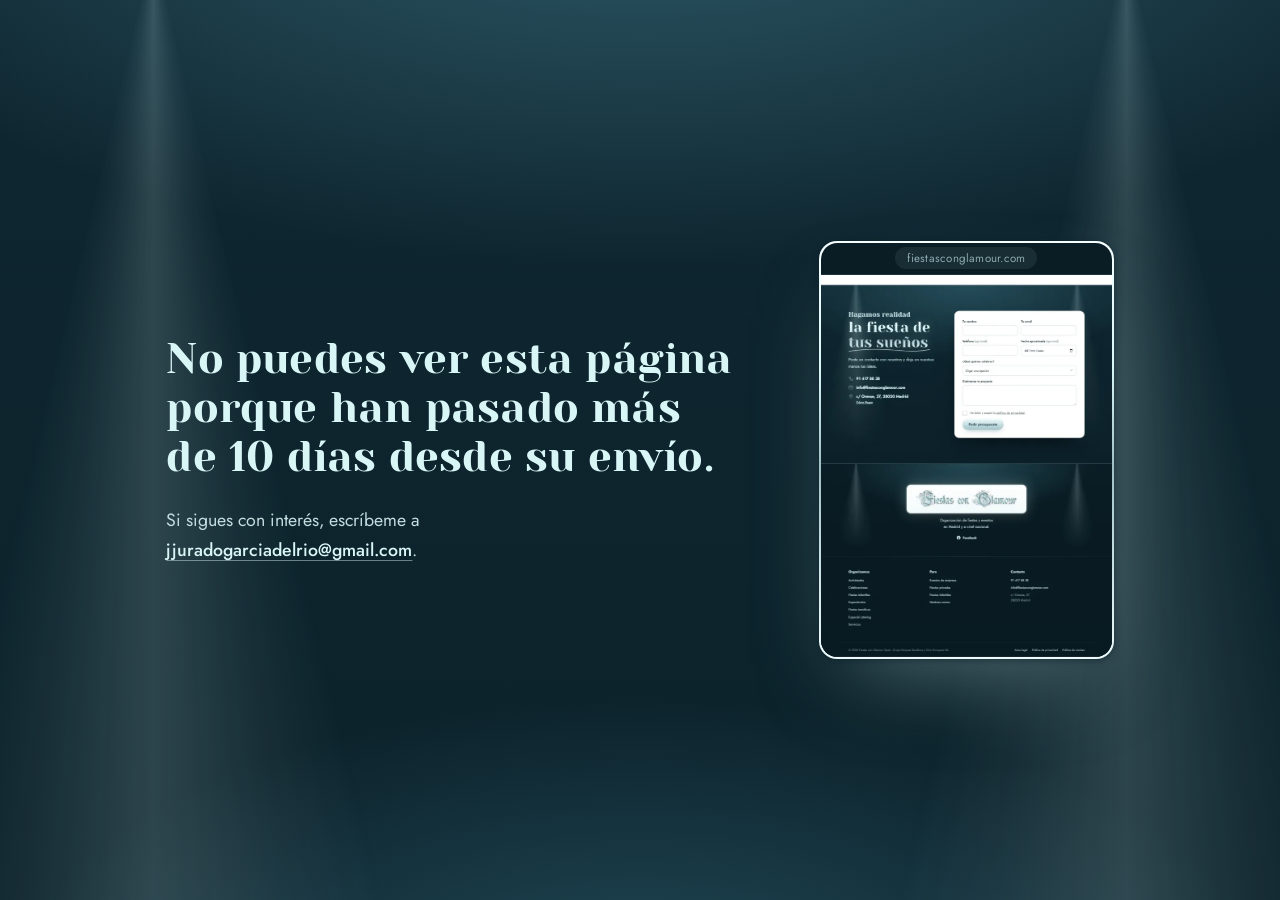
==== commit 59a4582c: "feat: la home publicada caduca a los 10 días Hasta el 15-oct-2026 (hora de Madrid) se ve la propuest" ====
--- a/prototype/index.html
+++ b/prototype/index.html
@@ -2,6 +2,18 @@
 <html lang="es">
 <head>
 <meta charset="UTF-8">
+<script>
+/* Caducidad: la propuesta se ve hasta el 15-oct-2026 incluido (hora de Madrid);
+   desde el 16, mantenimiento.html. También al volver a una pestaña que se quedó
+   abierta. En local (file:) no caduca, para que sigan las capturas y el PDF. */
+(function (fin) {
+  if (location.protocol === 'file:') return;
+  function mirar() { if (Date.now() >= fin) location.replace('mantenimiento.html'); }
+  mirar();
+  addEventListener('pageshow', mirar);
+  document.addEventListener('visibilitychange', function () { if (!document.hidden) mirar(); });
+})(Date.parse('2026-10-16T00:00:00+02:00'));
+</script>
 <script>document.documentElement.classList.add('js')</script>
 <meta name="viewport" content="width=device-width, initial-scale=1, viewport-fit=cover">
 <title>Organización de fiestas y eventos en Madrid | Fiestas con Glamour</title>
